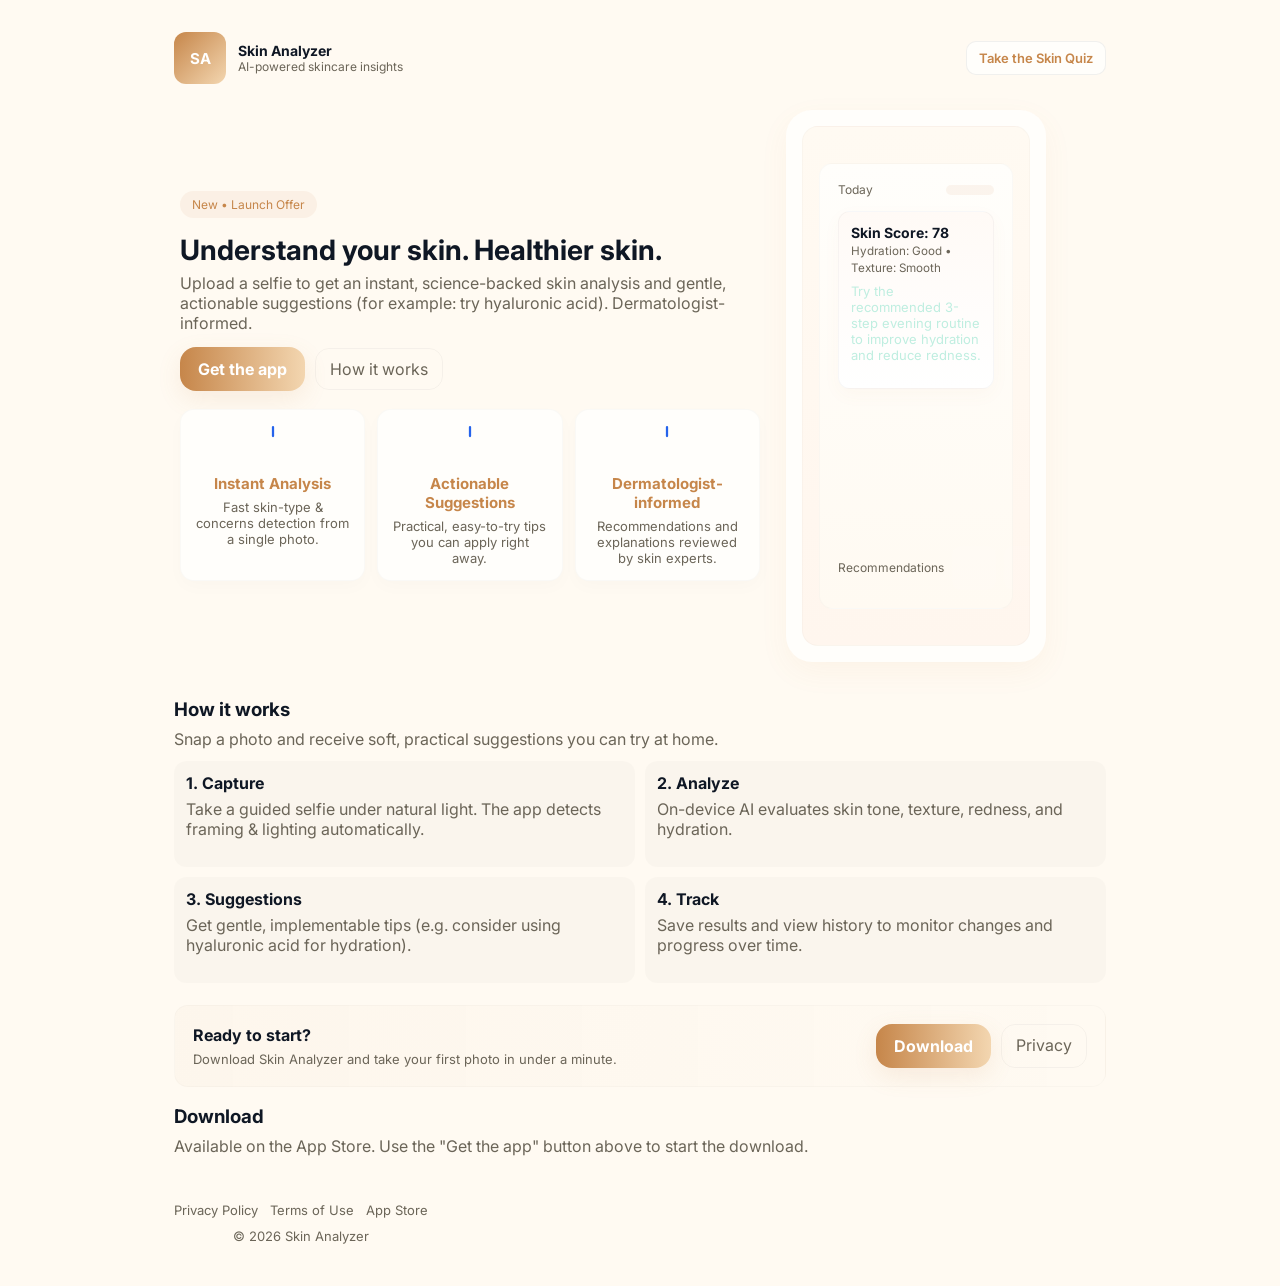
==== index.html @ 6fb0ae9b "footer" ====
<!doctype html>
<html lang="en">
<head>
  <meta charset="utf-8" />
  <meta name="viewport" content="width=device-width, initial-scale=1" />
  <title>Skin Analyzer — Mobile App</title>
  <link rel="preconnect" href="https://fonts.googleapis.com">
  <link rel="preconnect" href="https://fonts.gstatic.com" crossorigin>
  <link href="https://fonts.googleapis.com/css2?family=Inter:wght@300;400;600;700&display=swap" rel="stylesheet">
  <link rel="stylesheet" href="styles.css">
</head>
<body>
  <div class="wrap">
    <header>
      <div class="brand">
        <div class="logo">SA</div>
        <div>
          <h1 class="app-name">Skin Analyzer</h1>
          <div class="tag">AI-powered skincare insights</div>
        </div>
      </div>
      <nav class="download-buttons">
        <a class="btn" href="skin-quiz.html">Take the Skin Quiz</a>
      </nav>
    </header>

    <main>
      <section class="hero">
        <div class="hero-left">
          <span class="kicker">New • Launch Offer</span>
          <h2>Understand your skin. Healthier skin.</h2>
          <p class="lead">Upload a selfie to get an instant, science-backed skin analysis and gentle, actionable suggestions (for example: try hyaluronic acid). Dermatologist-informed.</p>

          <div class="cta-row">
            <a class="primary" href="https://apps.apple.com/app/idYOUR_APP_ID">Get the app</a>
            <a class="secondary" href="#features">How it works</a>
          </div>

          <div class="features" style="margin-top:18px">
            <div class="feature">
              <svg width="36" height="36" viewBox="0 0 24 24" fill="none" aria-hidden><path d="M12 2v6" stroke="#2563eb" stroke-width="1.5" stroke-linecap="round" stroke-linejoin="round"/></svg>
              <h3>Instant Analysis</h3>
              <p>Fast skin-type & concerns detection from a single photo.</p>
            </div>
            <div class="feature">
              <svg width="36" height="36" viewBox="0 0 24 24" fill="none" aria-hidden><path d="M12 2v6" stroke="#2563eb" stroke-width="1.5" stroke-linecap="round" stroke-linejoin="round"/></svg>
              <h3>Actionable Suggestions</h3>
              <p>Practical, easy-to-try tips you can apply right away.</p>
            </div>
            <div class="feature">
              <svg width="36" height="36" viewBox="0 0 24 24" fill="none" aria-hidden><path d="M12 2v6" stroke="#2563eb" stroke-width="1.5" stroke-linecap="round" stroke-linejoin="round"/></svg>
              <h3>Dermatologist-informed</h3>
              <p>Recommendations and explanations reviewed by skin experts.</p>
            </div>
          </div>
        </div>

        <div class="device" aria-hidden>
          <div class="screen" role="img" aria-label="App mockup">
            <div class="screenshot">
              <div class="mock-head">
                <div style="color:var(--muted);font-size:12px">Today</div>
                <div class="pill"></div>
              </div>

              <div class="s-card" style="margin-top:14px">
                <strong style="display:block">Skin Score: 78</strong>
                <small style="color:var(--muted);">Hydration: Good • Texture: Smooth</small>
                <p style="margin-top:8px;color:#bfeee0;font-size:13px">Try the recommended 3-step evening routine to improve hydration and reduce redness.</p>
              </div>

              <div style="flex:1"></div>

              <div style="display:flex;gap:8px;align-items:center;justify-content:space-between">
                <div style="font-size:12px;color:var(--muted)">Recommendations</div>
                <div style="display:flex;gap:8px">
                  <div style="width:44px;height:44px;border-radius:8px;background:rgba(255,255,255,0.04)"></div>
                  <div style="width:44px;height:44px;border-radius:8px;background:rgba(255,255,255,0.04)"></div>
                </div>
              </div>
            </div>
          </div>
        </div>
      </section>

      <section id="features" style="margin-top:18px">
        <h3 style="margin:6px 0 8px">How it works</h3>
        <p class="lead" style="margin-bottom:12px">Snap a photo and receive soft, practical suggestions you can try at home.</p>

        <div style="display:grid;grid-template-columns:1fr 1fr;gap:10px">
          <div style="background:rgba(15,23,36,0.02);padding:12px;border-radius:12px">
            <strong>1. Capture</strong>
            <p style="color:var(--muted);margin-top:6px">Take a guided selfie under natural light. The app detects framing & lighting automatically.</p>
          </div>
          <div style="background:rgba(15,23,36,0.02);padding:12px;border-radius:12px">
            <strong>2. Analyze</strong>
            <p style="color:var(--muted);margin-top:6px">On-device AI evaluates skin tone, texture, redness, and hydration.</p>
          </div>
          <div style="background:rgba(15,23,36,0.02);padding:12px;border-radius:12px">
            <strong>3. Suggestions</strong>
            <p style="color:var(--muted);margin-top:6px">Get gentle, implementable tips (e.g. consider using hyaluronic acid for hydration).</p>
          </div>
          <div style="background:rgba(15,23,36,0.02);padding:12px;border-radius:12px">
            <strong>4. Track</strong>
            <p style="color:var(--muted);margin-top:6px">Save results and view history to monitor changes and progress over time.</p>
          </div>
        </div>

        <div class="cta-strip">
          <div>
            <strong>Ready to start?</strong>
            <div style="color:var(--muted);font-size:13px;margin-top:6px">Download Skin Analyzer and take your first photo in under a minute.</div>
          </div>
          <div class="download">
            <a class="primary" href="#download">Download</a>
            <a class="secondary" href="#privacy">Privacy</a>
          </div>
        </div>
      </section>

      <section id="download" style="margin-top:18px">
        <h3 style="margin:6px 0 8px">Download</h3>
        <p class="lead" style="margin-bottom:12px">Available on the App Store. Use the "Get the app" button above to start the download.</p>
      </section>

    </main>

    <footer>
      <div style="display:flex;flex-direction:column;gap:10px;align-items:center">
        <div style="display:flex;gap:12px;align-items:center">
          <a href="privacy-policy.html" style="color:var(--muted);text-decoration:none">Privacy Policy</a>
          <a href="terms-of-use.html" style="color:var(--muted);text-decoration:none">Terms of Use</a>
          <a href="https://apps.apple.com/app/idYOUR_APP_ID" style="color:var(--muted);text-decoration:none">App Store</a>
        </div>
        <div style="color:var(--muted)">© <span id="year"></span> Skin Analyzer</div>
      </div>
    </footer>
  </div>

  <script>
    // Small helpers
    document.getElementById('year').textContent = new Date().getFullYear();

    // Simple focus state for accessibility
    document.querySelectorAll('a,button').forEach(el=>el.addEventListener('focus',()=>el.style.boxShadow='0 6px 18px rgba(0,0,0,0.35)'))

    // Idle JS: hit a fake animation to make the hero lively
    // (kept tiny and optional for performance on mobile)
    const device = document.querySelector('.device');
    if(device){
      let t=0;setInterval(()=>{t=(t+1)%360;device.style.transform=`rotate(${Math.sin(t/20)}deg)`},4500)
    }
  </script>
</body>
</html>
---- styles.css ----
/* Light, classic, minimal theme for Skin Analyzer */
:root{
  --bg:#fffaf2; /* soft cream background */
  --card:#fffefb; /* card / surface */
  --muted:#6b6558; /* warm muted text */
  --accent:#c6864a; /* warm apricot accent */
  --accent-2:#f3d6b0; /* lighter accent for gradients */
  --glass:rgba(198,134,74,0.06);
  font-family:Inter,system-ui,-apple-system,Segoe UI,Roboto,'Helvetica Neue',Arial;
}
*{box-sizing:border-box}
html,body{height:100%}
body{margin:0;background:var(--bg);color:#0f1724;-webkit-font-smoothing:antialiased;-moz-osx-font-smoothing:grayscale}
.wrap{max-width:980px;margin:0 auto;padding:24px}

/* Header */
header{display:flex;align-items:center;justify-content:space-between;padding:8px 0}
.brand{display:flex;align-items:center;gap:12px}
.logo{width:52px;height:52px;border-radius:12px;display:flex;align-items:center;justify-content:center;background:linear-gradient(135deg,var(--accent),var(--accent-2));font-weight:700;color:#fff;font-size:15px}
h1.app-name{font-size:14px;margin:0}
.tag{font-size:12px;color:var(--muted)}
.download-buttons{display:flex;gap:8px}
.btn{background:var(--card);color:var(--accent);padding:8px 12px;border-radius:10px;font-weight:600;font-size:13px;text-decoration:none;display:inline-flex;gap:8px;align-items:center;border:1px solid rgba(15,23,36,0.06)}

/* Hero */
.hero{display:grid;grid-template-columns:1fr;gap:20px;align-items:center;padding:18px 0}
.hero-left{padding:6px}
.kicker{display:inline-block;background:rgba(198,134,74,0.08);color:var(--accent);padding:6px 12px;border-radius:999px;font-size:12px;margin-bottom:12px}
h2{font-size:28px;margin:6px 0 8px;line-height:1.06}
p.lead{color:var(--muted);margin:0 0 14px}
.cta-row{display:flex;gap:10px;align-items:center}
.primary{background:linear-gradient(90deg,var(--accent),var(--accent-2));color:#fff;padding:12px 18px;border-radius:16px;font-weight:700;text-decoration:none;box-shadow:0 8px 24px rgba(198,134,74,0.12);}
.secondary{background:transparent;border:1px solid rgba(15,23,36,0.04);padding:10px 14px;border-radius:14px;color:var(--muted);text-decoration:none}

/* Mockup */
.device{width:260px;margin:0 auto;border-radius:26px;padding:16px;background:var(--card);box-shadow:0 10px 30px rgba(198,134,74,0.06);} 
.screen{background:linear-gradient(180deg,#fffaf2,#fff6ee);height:520px;border-radius:16px;display:flex;align-items:center;justify-content:center;color:var(--muted);font-size:14px;border:1px solid rgba(15,23,36,0.02)}
.screenshot{width:86%;height:86%;border-radius:14px;background:linear-gradient(180deg,#fffefb,#fffaf2);display:flex;flex-direction:column;padding:18px;border:1px solid rgba(15,23,36,0.02)}
.mock-head{display:flex;justify-content:space-between;align-items:center}
.pill{width:48px;height:10px;border-radius:999px;background:rgba(198,134,74,0.08)}
.s-card{background:linear-gradient(180deg,#fffaf6,#ffffff);border-radius:12px;padding:12px;margin-top:14px;color:#0f1724;border:1px solid rgba(15,23,36,0.03);box-shadow:0 6px 18px rgba(198,134,74,0.04)}

/* Features */
.features{display:grid;grid-template-columns:repeat(3,1fr);gap:12px;margin-top:20px}
.feature{background:var(--card);padding:14px;border-radius:14px;text-align:center;border:1px solid rgba(15,23,36,0.02);box-shadow:0 6px 18px rgba(15,23,36,0.02)}
.feature h3{font-size:15px;margin:10px 0 6px;color:var(--accent)}
.feature p{font-size:13px;color:var(--muted);margin:0}

/* CTA strip */
.cta-strip{display:flex;align-items:center;justify-content:space-between;padding:18px;margin-top:22px;background:linear-gradient(90deg,rgba(198,134,74,0.03),transparent);border-radius:14px;border:1px solid rgba(15,23,36,0.02)}
.download{display:flex;gap:10px}

footer{margin-top:28px;padding:18px 0;color:var(--muted);font-size:13px;display:flex;justify-content:space-between;align-items:center}

/* Responsive */
@media(min-width:780px){
  .hero{grid-template-columns:1fr 320px}
  .device{margin:0}
  .features{grid-template-columns:repeat(3,1fr)}
}

@media(max-width:420px){
  h2{font-size:22px}
  .screen{height:420px}
  .device{width:220px}
}
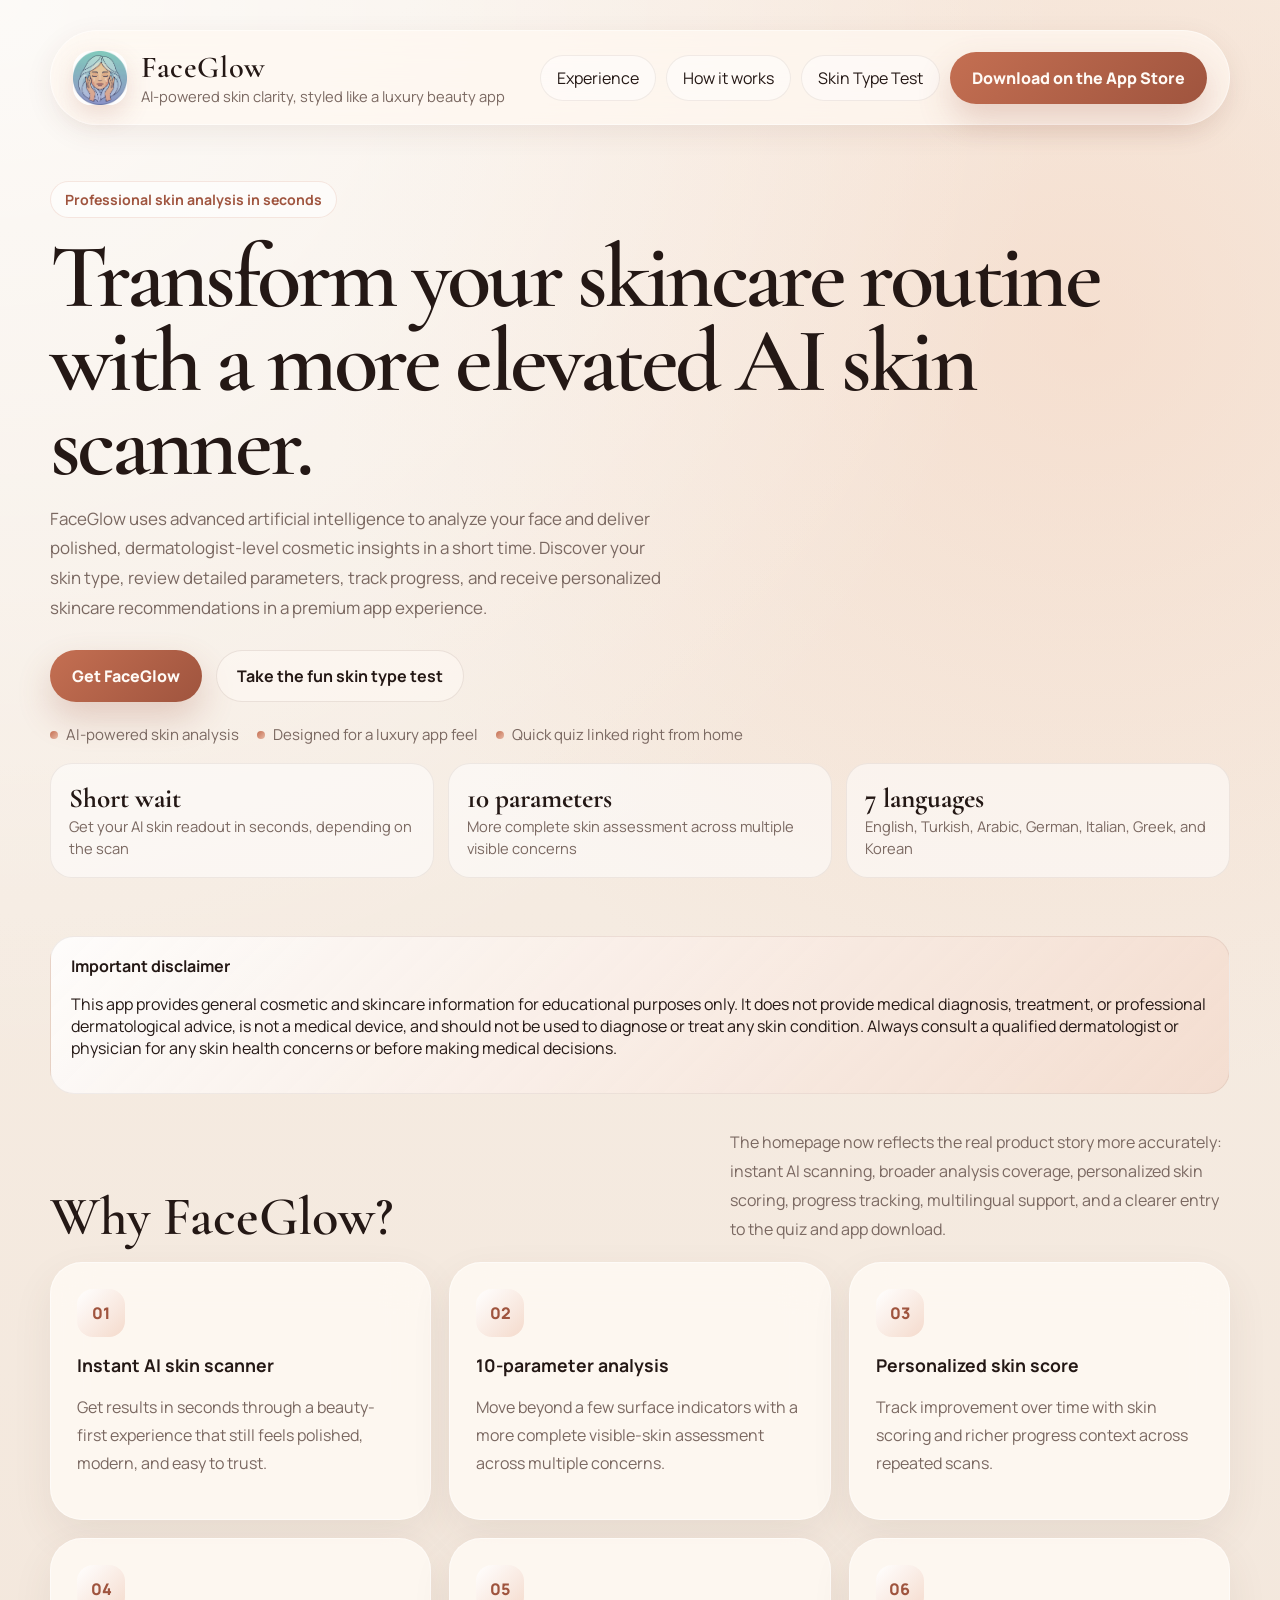
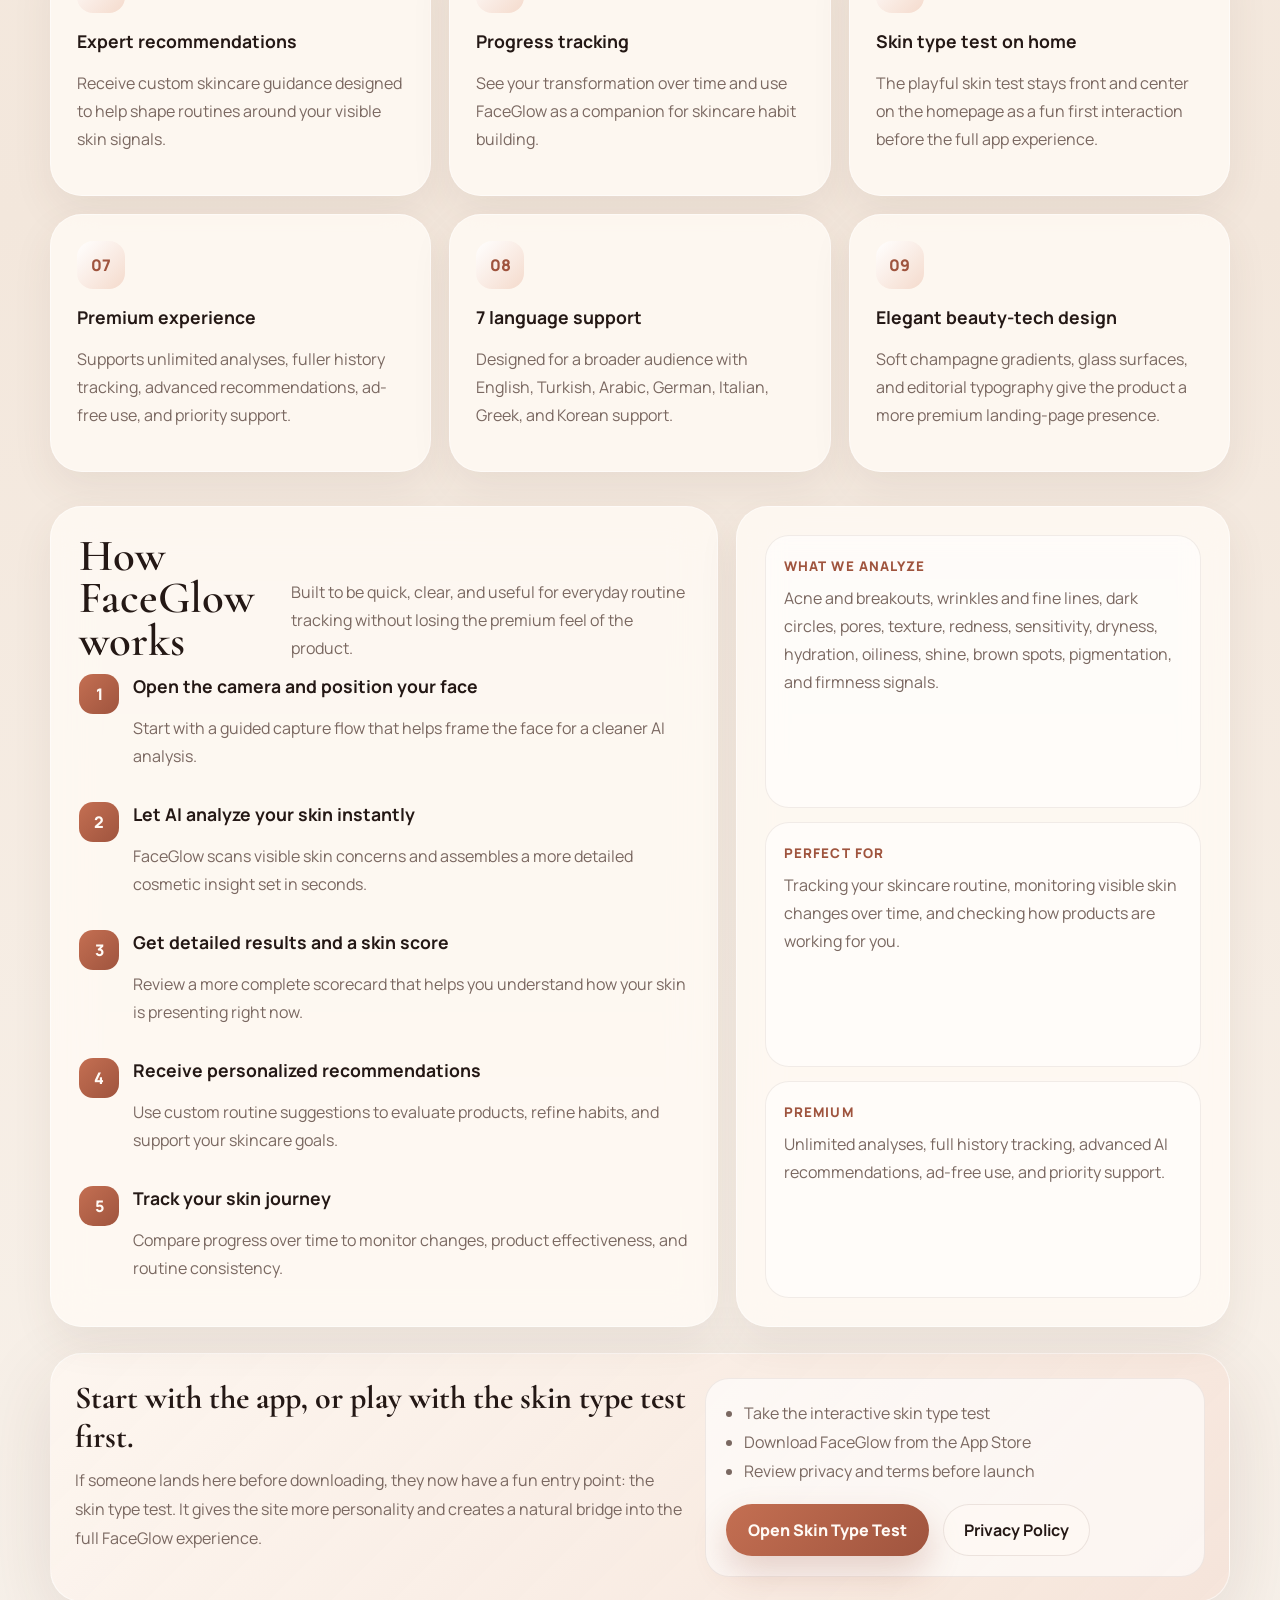
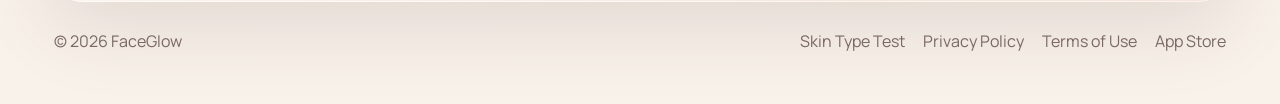
==== commit 6013182d: "privacy policy ve terms of use güncellendi ayrıca web tasarımı güncellendi" ====
--- a/index.html
+++ b/index.html
@@ -3,153 +3,233 @@
 <head>
   <meta charset="utf-8" />
   <meta name="viewport" content="width=device-width, initial-scale=1" />
-  <title>Skin Analyzer — Mobile App</title>
+  <title>FaceGlow — AI Skin Analysis App</title>
+  <meta name="description" content="FaceGlow is a modern skin analysis app that turns a selfie into elegant, personalized skincare insights in seconds." />
   <link rel="preconnect" href="https://fonts.googleapis.com">
   <link rel="preconnect" href="https://fonts.gstatic.com" crossorigin>
-  <link href="https://fonts.googleapis.com/css2?family=Inter:wght@300;400;600;700&display=swap" rel="stylesheet">
+  <link href="https://fonts.googleapis.com/css2?family=Manrope:wght@400;500;600;700;800&amp;family=Cormorant+Garamond:wght@500;600;700&amp;display=swap" rel="stylesheet">
   <link rel="stylesheet" href="styles.css">
 </head>
 <body>
-  <div class="wrap">
-    <header>
-      <div class="brand">
-        <div class="logo">SA</div>
+  <div class="page-shell">
+    <header class="site-header">
+      <a class="brand" href="index.html">
+        <img class="logo" src="logo.jpg" alt="FaceGlow logo" />
         <div>
-          <h1 class="app-name">Skin Analyzer</h1>
-          <div class="tag">AI-powered skincare insights</div>
-        </div>
-      </div>
-      <nav class="download-buttons">
-        <a class="btn" href="skin-quiz.html">Take the Skin Quiz</a>
+          <h1 class="app-name">FaceGlow</h1>
+          <div class="tag">AI-powered skin clarity, styled like a luxury beauty app</div>
+        </div>
+      </a>
+
+      <nav class="nav">
+        <a class="pill-link" href="#experience">Experience</a>
+        <a class="pill-link" href="#how-it-works">How it works</a>
+        <a class="pill-link" href="skin-quiz.html">Skin Type Test</a>
+        <a class="primary" href="https://apps.apple.com/us/app/faceglow-ai-skin-scanner/id6754194766">Download on the App Store</a>
       </nav>
     </header>
 
     <main>
       <section class="hero">
-        <div class="hero-left">
-          <span class="kicker">New • Launch Offer</span>
-          <h2>Understand your skin. Healthier skin.</h2>
-          <p class="lead">Upload a selfie to get an instant, science-backed skin analysis and gentle, actionable suggestions (for example: try hyaluronic acid). Dermatologist-informed.</p>
-
-          <div class="cta-row">
-            <a class="primary" href="https://apps.apple.com/app/idYOUR_APP_ID">Get the app</a>
-            <a class="secondary" href="#features">How it works</a>
-          </div>
-
-          <div class="features" style="margin-top:18px">
-            <div class="feature">
-              <svg width="36" height="36" viewBox="0 0 24 24" fill="none" aria-hidden><path d="M12 2v6" stroke="#2563eb" stroke-width="1.5" stroke-linecap="round" stroke-linejoin="round"/></svg>
-              <h3>Instant Analysis</h3>
-              <p>Fast skin-type & concerns detection from a single photo.</p>
-            </div>
-            <div class="feature">
-              <svg width="36" height="36" viewBox="0 0 24 24" fill="none" aria-hidden><path d="M12 2v6" stroke="#2563eb" stroke-width="1.5" stroke-linecap="round" stroke-linejoin="round"/></svg>
-              <h3>Actionable Suggestions</h3>
-              <p>Practical, easy-to-try tips you can apply right away.</p>
-            </div>
-            <div class="feature">
-              <svg width="36" height="36" viewBox="0 0 24 24" fill="none" aria-hidden><path d="M12 2v6" stroke="#2563eb" stroke-width="1.5" stroke-linecap="round" stroke-linejoin="round"/></svg>
-              <h3>Dermatologist-informed</h3>
-              <p>Recommendations and explanations reviewed by skin experts.</p>
-            </div>
-          </div>
-        </div>
-
-        <div class="device" aria-hidden>
-          <div class="screen" role="img" aria-label="App mockup">
-            <div class="screenshot">
-              <div class="mock-head">
-                <div style="color:var(--muted);font-size:12px">Today</div>
-                <div class="pill"></div>
-              </div>
-
-              <div class="s-card" style="margin-top:14px">
-                <strong style="display:block">Skin Score: 78</strong>
-                <small style="color:var(--muted);">Hydration: Good • Texture: Smooth</small>
-                <p style="margin-top:8px;color:#bfeee0;font-size:13px">Try the recommended 3-step evening routine to improve hydration and reduce redness.</p>
-              </div>
-
-              <div style="flex:1"></div>
-
-              <div style="display:flex;gap:8px;align-items:center;justify-content:space-between">
-                <div style="font-size:12px;color:var(--muted)">Recommendations</div>
-                <div style="display:flex;gap:8px">
-                  <div style="width:44px;height:44px;border-radius:8px;background:rgba(255,255,255,0.04)"></div>
-                  <div style="width:44px;height:44px;border-radius:8px;background:rgba(255,255,255,0.04)"></div>
-                </div>
-              </div>
-            </div>
-          </div>
-        </div>
-      </section>
-
-      <section id="features" style="margin-top:18px">
-        <h3 style="margin:6px 0 8px">How it works</h3>
-        <p class="lead" style="margin-bottom:12px">Snap a photo and receive soft, practical suggestions you can try at home.</p>
-
-        <div style="display:grid;grid-template-columns:1fr 1fr;gap:10px">
-          <div style="background:rgba(15,23,36,0.02);padding:12px;border-radius:12px">
-            <strong>1. Capture</strong>
-            <p style="color:var(--muted);margin-top:6px">Take a guided selfie under natural light. The app detects framing & lighting automatically.</p>
-          </div>
-          <div style="background:rgba(15,23,36,0.02);padding:12px;border-radius:12px">
-            <strong>2. Analyze</strong>
-            <p style="color:var(--muted);margin-top:6px">On-device AI evaluates skin tone, texture, redness, and hydration.</p>
-          </div>
-          <div style="background:rgba(15,23,36,0.02);padding:12px;border-radius:12px">
-            <strong>3. Suggestions</strong>
-            <p style="color:var(--muted);margin-top:6px">Get gentle, implementable tips (e.g. consider using hyaluronic acid for hydration).</p>
-          </div>
-          <div style="background:rgba(15,23,36,0.02);padding:12px;border-radius:12px">
-            <strong>4. Track</strong>
-            <p style="color:var(--muted);margin-top:6px">Save results and view history to monitor changes and progress over time.</p>
-          </div>
-        </div>
-
-        <div class="cta-strip">
-          <div>
-            <strong>Ready to start?</strong>
-            <div style="color:var(--muted);font-size:13px;margin-top:6px">Download Skin Analyzer and take your first photo in under a minute.</div>
-          </div>
-          <div class="download">
-            <a class="primary" href="#download">Download</a>
-            <a class="secondary" href="#privacy">Privacy</a>
-          </div>
-        </div>
-      </section>
-
-      <section id="download" style="margin-top:18px">
-        <h3 style="margin:6px 0 8px">Download</h3>
-        <p class="lead" style="margin-bottom:12px">Available on the App Store. Use the "Get the app" button above to start the download.</p>
-      </section>
-
+        <div class="hero-copy">
+          <span class="eyebrow">Professional skin analysis in seconds</span>
+          <h2>Transform your skincare routine with a more elevated AI skin scanner.</h2>
+          <p class="lead">FaceGlow uses advanced artificial intelligence to analyze your face and deliver polished, dermatologist-level cosmetic insights in a short time. Discover your skin type, review detailed parameters, track progress, and receive personalized skincare recommendations in a premium app experience.</p>
+
+          <div class="hero-actions">
+            <a class="primary" href="https://apps.apple.com/us/app/faceglow-ai-skin-scanner/id6754194766">Get FaceGlow</a>
+            <a class="secondary" href="skin-quiz.html">Take the fun skin type test</a>
+          </div>
+
+          <div class="micro-proof">
+            <span>AI-powered skin analysis</span>
+            <span>Designed for a luxury app feel</span>
+            <span>Quick quiz linked right from home</span>
+          </div>
+
+          <div class="stats-row">
+            <div class="stat">
+              <strong>Short wait</strong>
+              <span>Get your AI skin readout in seconds, depending on the scan</span>
+            </div>
+            <div class="stat">
+              <strong>10 parameters</strong>
+              <span>More complete skin assessment across multiple visible concerns</span>
+            </div>
+            <div class="stat">
+              <strong>7 languages</strong>
+              <span>English, Turkish, Arabic, German, Italian, Greek, and Korean</span>
+            </div>
+          </div>
+        </div>
+      </section>
+
+      <section class="section">
+        <div class="legal-callout">
+          <strong>Important disclaimer</strong>
+          <p>This app provides general cosmetic and skincare information for educational purposes only. It does not provide medical diagnosis, treatment, or professional dermatological advice, is not a medical device, and should not be used to diagnose or treat any skin condition. Always consult a qualified dermatologist or physician for any skin health concerns or before making medical decisions.</p>
+        </div>
+      </section>
+
+      <section class="section" id="experience">
+        <div class="section-heading">
+          <h3>Why FaceGlow?</h3>
+          <p>The homepage now reflects the real product story more accurately: instant AI scanning, broader analysis coverage, personalized skin scoring, progress tracking, multilingual support, and a clearer entry to the quiz and app download.</p>
+        </div>
+
+        <div class="feature-grid">
+          <article class="feature-card">
+            <div class="icon-badge">01</div>
+            <h4>Instant AI skin scanner</h4>
+            <p>Get results in seconds through a beauty-first experience that still feels polished, modern, and easy to trust.</p>
+          </article>
+
+          <article class="feature-card">
+            <div class="icon-badge">02</div>
+            <h4>10-parameter analysis</h4>
+            <p>Move beyond a few surface indicators with a more complete visible-skin assessment across multiple concerns.</p>
+          </article>
+
+          <article class="feature-card">
+            <div class="icon-badge">03</div>
+            <h4>Personalized skin score</h4>
+            <p>Track improvement over time with skin scoring and richer progress context across repeated scans.</p>
+          </article>
+
+          <article class="feature-card">
+            <div class="icon-badge">04</div>
+            <h4>Expert recommendations</h4>
+            <p>Receive custom skincare guidance designed to help shape routines around your visible skin signals.</p>
+          </article>
+
+          <article class="feature-card">
+            <div class="icon-badge">05</div>
+            <h4>Progress tracking</h4>
+            <p>See your transformation over time and use FaceGlow as a companion for skincare habit building.</p>
+          </article>
+
+          <article class="feature-card">
+            <div class="icon-badge">06</div>
+            <h4>Skin type test on home</h4>
+            <p>The playful skin test stays front and center on the homepage as a fun first interaction before the full app experience.</p>
+          </article>
+
+          <article class="feature-card">
+            <div class="icon-badge">07</div>
+            <h4>Premium experience</h4>
+            <p>Supports unlimited analyses, fuller history tracking, advanced recommendations, ad-free use, and priority support.</p>
+          </article>
+
+          <article class="feature-card">
+            <div class="icon-badge">08</div>
+            <h4>7 language support</h4>
+            <p>Designed for a broader audience with English, Turkish, Arabic, German, Italian, Greek, and Korean support.</p>
+          </article>
+
+          <article class="feature-card">
+            <div class="icon-badge">09</div>
+            <h4>Elegant beauty-tech design</h4>
+            <p>Soft champagne gradients, glass surfaces, and editorial typography give the product a more premium landing-page presence.</p>
+          </article>
+        </div>
+      </section>
+
+      <section class="section" id="how-it-works">
+        <div class="flow-grid">
+          <article class="flow-card">
+            <div class="section-heading" style="margin-bottom:0;">
+              <h3 style="font-size:2.8rem;">How FaceGlow works</h3>
+              <p>Built to be quick, clear, and useful for everyday routine tracking without losing the premium feel of the product.</p>
+            </div>
+
+            <div class="step-list">
+              <div class="step">
+                <div class="step-number">1</div>
+                <div>
+                  <h4>Open the camera and position your face</h4>
+                  <p>Start with a guided capture flow that helps frame the face for a cleaner AI analysis.</p>
+                </div>
+              </div>
+              <div class="step">
+                <div class="step-number">2</div>
+                <div>
+                  <h4>Let AI analyze your skin instantly</h4>
+                  <p>FaceGlow scans visible skin concerns and assembles a more detailed cosmetic insight set in seconds.</p>
+                </div>
+              </div>
+              <div class="step">
+                <div class="step-number">3</div>
+                <div>
+                  <h4>Get detailed results and a skin score</h4>
+                  <p>Review a more complete scorecard that helps you understand how your skin is presenting right now.</p>
+                </div>
+              </div>
+              <div class="step">
+                <div class="step-number">4</div>
+                <div>
+                  <h4>Receive personalized recommendations</h4>
+                  <p>Use custom routine suggestions to evaluate products, refine habits, and support your skincare goals.</p>
+                </div>
+              </div>
+              <div class="step">
+                <div class="step-number">5</div>
+                <div>
+                  <h4>Track your skin journey</h4>
+                  <p>Compare progress over time to monitor changes, product effectiveness, and routine consistency.</p>
+                </div>
+              </div>
+            </div>
+          </article>
+
+          <aside class="flow-card routine-panel">
+            <div class="routine-item">
+              <small>What we analyze</small>
+              <p>Acne and breakouts, wrinkles and fine lines, dark circles, pores, texture, redness, sensitivity, dryness, hydration, oiliness, shine, brown spots, pigmentation, and firmness signals.</p>
+            </div>
+            <div class="routine-item">
+              <small>Perfect for</small>
+              <p>Tracking your skincare routine, monitoring visible skin changes over time, and checking how products are working for you.</p>
+            </div>
+            <div class="routine-item">
+              <small>Premium</small>
+              <p>Unlimited analyses, full history tracking, advanced AI recommendations, ad-free use, and priority support.</p>
+            </div>
+          </aside>
+        </div>
+      </section>
+
+      <section class="cta-banner">
+        <div>
+          <h4>Start with the app, or play with the skin type test first.</h4>
+          <p>If someone lands here before downloading, they now have a fun entry point: the skin type test. It gives the site more personality and creates a natural bridge into the full FaceGlow experience.</p>
+        </div>
+        <div class="cta-panel">
+          <ul>
+            <li>Take the interactive skin type test</li>
+            <li>Download FaceGlow from the App Store</li>
+            <li>Review privacy and terms before launch</li>
+          </ul>
+          <div class="hero-actions" style="margin-top:18px;">
+            <a class="primary" href="skin-quiz.html">Open Skin Type Test</a>
+            <a class="secondary" href="privacy-policy.html">Privacy Policy</a>
+          </div>
+        </div>
+      </section>
     </main>
 
-    <footer>
-      <div style="display:flex;flex-direction:column;gap:10px;align-items:center">
-        <div style="display:flex;gap:12px;align-items:center">
-          <a href="privacy-policy.html" style="color:var(--muted);text-decoration:none">Privacy Policy</a>
-          <a href="terms-of-use.html" style="color:var(--muted);text-decoration:none">Terms of Use</a>
-          <a href="https://apps.apple.com/app/idYOUR_APP_ID" style="color:var(--muted);text-decoration:none">App Store</a>
-        </div>
-        <div style="color:var(--muted)">© <span id="year"></span> Skin Analyzer</div>
+    <footer class="site-footer">
+      <div>© <span id="year"></span> FaceGlow</div>
+      <div class="footer-links">
+        <a href="skin-quiz.html">Skin Type Test</a>
+        <a href="privacy-policy.html">Privacy Policy</a>
+        <a href="terms-of-use.html">Terms of Use</a>
+        <a href="https://apps.apple.com/us/app/faceglow-ai-skin-scanner/id6754194766">App Store</a>
       </div>
     </footer>
   </div>
 
   <script>
-    // Small helpers
     document.getElementById('year').textContent = new Date().getFullYear();
-
-    // Simple focus state for accessibility
-    document.querySelectorAll('a,button').forEach(el=>el.addEventListener('focus',()=>el.style.boxShadow='0 6px 18px rgba(0,0,0,0.35)'))
-
-    // Idle JS: hit a fake animation to make the hero lively
-    // (kept tiny and optional for performance on mobile)
-    const device = document.querySelector('.device');
-    if(device){
-      let t=0;setInterval(()=>{t=(t+1)%360;device.style.transform=`rotate(${Math.sin(t/20)}deg)`},4500)
-    }
   </script>
 </body>
-</html>+</html>
--- a/styles.css
+++ b/styles.css
@@ -1,66 +1,741 @@
-/* Light, classic, minimal theme for Skin Analyzer */
 :root{
-  --bg:#fffaf2; /* soft cream background */
-  --card:#fffefb; /* card / surface */
-  --muted:#6b6558; /* warm muted text */
-  --accent:#c6864a; /* warm apricot accent */
-  --accent-2:#f3d6b0; /* lighter accent for gradients */
-  --glass:rgba(198,134,74,0.06);
-  font-family:Inter,system-ui,-apple-system,Segoe UI,Roboto,'Helvetica Neue',Arial;
-}
+  --bg:#f5ede4;
+  --bg-soft:#fbf6f0;
+  --surface:rgba(255,250,245,0.82);
+  --surface-strong:#fffaf5;
+  --text:#241815;
+  --muted:#7a6861;
+  --line:rgba(79,45,34,0.12);
+  --accent:#c46f52;
+  --accent-deep:#9f543e;
+  --accent-soft:#f3d7c8;
+  --champagne:#f7e8d9;
+  --leaf:#5f7b66;
+  --shadow:0 24px 80px rgba(74,44,34,0.12);
+  --radius-xl:32px;
+  --radius-lg:24px;
+  --radius-md:18px;
+  --radius-sm:14px;
+  --wrap:min(1180px,calc(100vw - 32px));
+}
+
 *{box-sizing:border-box}
-html,body{height:100%}
-body{margin:0;background:var(--bg);color:#0f1724;-webkit-font-smoothing:antialiased;-moz-osx-font-smoothing:grayscale}
-.wrap{max-width:980px;margin:0 auto;padding:24px}
-
-/* Header */
-header{display:flex;align-items:center;justify-content:space-between;padding:8px 0}
-.brand{display:flex;align-items:center;gap:12px}
-.logo{width:52px;height:52px;border-radius:12px;display:flex;align-items:center;justify-content:center;background:linear-gradient(135deg,var(--accent),var(--accent-2));font-weight:700;color:#fff;font-size:15px}
-h1.app-name{font-size:14px;margin:0}
-.tag{font-size:12px;color:var(--muted)}
-.download-buttons{display:flex;gap:8px}
-.btn{background:var(--card);color:var(--accent);padding:8px 12px;border-radius:10px;font-weight:600;font-size:13px;text-decoration:none;display:inline-flex;gap:8px;align-items:center;border:1px solid rgba(15,23,36,0.06)}
-
-/* Hero */
-.hero{display:grid;grid-template-columns:1fr;gap:20px;align-items:center;padding:18px 0}
-.hero-left{padding:6px}
-.kicker{display:inline-block;background:rgba(198,134,74,0.08);color:var(--accent);padding:6px 12px;border-radius:999px;font-size:12px;margin-bottom:12px}
-h2{font-size:28px;margin:6px 0 8px;line-height:1.06}
-p.lead{color:var(--muted);margin:0 0 14px}
-.cta-row{display:flex;gap:10px;align-items:center}
-.primary{background:linear-gradient(90deg,var(--accent),var(--accent-2));color:#fff;padding:12px 18px;border-radius:16px;font-weight:700;text-decoration:none;box-shadow:0 8px 24px rgba(198,134,74,0.12);}
-.secondary{background:transparent;border:1px solid rgba(15,23,36,0.04);padding:10px 14px;border-radius:14px;color:var(--muted);text-decoration:none}
-
-/* Mockup */
-.device{width:260px;margin:0 auto;border-radius:26px;padding:16px;background:var(--card);box-shadow:0 10px 30px rgba(198,134,74,0.06);} 
-.screen{background:linear-gradient(180deg,#fffaf2,#fff6ee);height:520px;border-radius:16px;display:flex;align-items:center;justify-content:center;color:var(--muted);font-size:14px;border:1px solid rgba(15,23,36,0.02)}
-.screenshot{width:86%;height:86%;border-radius:14px;background:linear-gradient(180deg,#fffefb,#fffaf2);display:flex;flex-direction:column;padding:18px;border:1px solid rgba(15,23,36,0.02)}
-.mock-head{display:flex;justify-content:space-between;align-items:center}
-.pill{width:48px;height:10px;border-radius:999px;background:rgba(198,134,74,0.08)}
-.s-card{background:linear-gradient(180deg,#fffaf6,#ffffff);border-radius:12px;padding:12px;margin-top:14px;color:#0f1724;border:1px solid rgba(15,23,36,0.03);box-shadow:0 6px 18px rgba(198,134,74,0.04)}
-
-/* Features */
-.features{display:grid;grid-template-columns:repeat(3,1fr);gap:12px;margin-top:20px}
-.feature{background:var(--card);padding:14px;border-radius:14px;text-align:center;border:1px solid rgba(15,23,36,0.02);box-shadow:0 6px 18px rgba(15,23,36,0.02)}
-.feature h3{font-size:15px;margin:10px 0 6px;color:var(--accent)}
-.feature p{font-size:13px;color:var(--muted);margin:0}
-
-/* CTA strip */
-.cta-strip{display:flex;align-items:center;justify-content:space-between;padding:18px;margin-top:22px;background:linear-gradient(90deg,rgba(198,134,74,0.03),transparent);border-radius:14px;border:1px solid rgba(15,23,36,0.02)}
-.download{display:flex;gap:10px}
-
-footer{margin-top:28px;padding:18px 0;color:var(--muted);font-size:13px;display:flex;justify-content:space-between;align-items:center}
-
-/* Responsive */
-@media(min-width:780px){
-  .hero{grid-template-columns:1fr 320px}
-  .device{margin:0}
-  .features{grid-template-columns:repeat(3,1fr)}
-}
-
-@media(max-width:420px){
-  h2{font-size:22px}
-  .screen{height:420px}
-  .device{width:220px}
-}
+html{scroll-behavior:smooth}
+body{
+  margin:0;
+  min-height:100%;
+  color:var(--text);
+  background:
+    radial-gradient(circle at top left, rgba(255,255,255,0.7), transparent 30%),
+    radial-gradient(circle at 85% 10%, rgba(244,205,182,0.45), transparent 24%),
+    linear-gradient(180deg,#f7efe6 0%,#f3e7dc 55%,#f8f2eb 100%);
+  font-family:"Manrope",system-ui,-apple-system,BlinkMacSystemFont,"Segoe UI",sans-serif;
+  -webkit-font-smoothing:antialiased;
+  -moz-osx-font-smoothing:grayscale;
+}
+
+body::before{
+  content:"";
+  position:fixed;
+  inset:0;
+  pointer-events:none;
+  background-image:
+    linear-gradient(rgba(255,255,255,0.06) 1px, transparent 1px),
+    linear-gradient(90deg, rgba(255,255,255,0.06) 1px, transparent 1px);
+  background-size:72px 72px;
+  mask-image:linear-gradient(180deg, rgba(0,0,0,0.32), transparent 85%);
+}
+
+a{color:inherit}
+img{max-width:100%;display:block}
+button,input{font:inherit}
+
+.page-shell{
+  width:var(--wrap);
+  margin:0 auto;
+  padding:20px 0 40px;
+}
+
+.site-header{
+  display:flex;
+  align-items:center;
+  justify-content:space-between;
+  gap:18px;
+  padding:18px 22px;
+  margin-top:10px;
+  border:1px solid rgba(255,255,255,0.45);
+  border-radius:999px;
+  background:rgba(255,248,241,0.72);
+  backdrop-filter:blur(20px);
+  box-shadow:0 8px 28px rgba(87,54,42,0.08);
+}
+
+.brand{
+  display:flex;
+  align-items:center;
+  gap:14px;
+  text-decoration:none;
+}
+
+.logo{
+  width:54px;
+  height:54px;
+  border-radius:18px;
+  object-fit:cover;
+  flex:0 0 auto;
+  box-shadow:0 10px 24px rgba(159,84,62,0.18);
+}
+
+.app-name{
+  margin:0;
+  font-family:"Cormorant Garamond",Georgia,serif;
+  font-size:1.9rem;
+  font-weight:600;
+  letter-spacing:0.02em;
+}
+
+.tag{
+  color:var(--muted);
+  font-size:0.92rem;
+}
+
+.nav{
+  display:flex;
+  align-items:center;
+  gap:10px;
+  flex-wrap:wrap;
+  justify-content:flex-end;
+}
+
+.pill-link,
+.btn,
+.primary,
+.secondary,
+.ghost-button{
+  border:none;
+  text-decoration:none;
+  cursor:pointer;
+  transition:transform .22s ease, box-shadow .22s ease, border-color .22s ease, background .22s ease, color .22s ease;
+}
+
+.pill-link,
+.btn{
+  padding:11px 16px;
+  border-radius:999px;
+  color:var(--text);
+  background:rgba(255,255,255,0.48);
+  border:1px solid rgba(79,45,34,0.08);
+}
+
+.primary{
+  display:inline-flex;
+  align-items:center;
+  justify-content:center;
+  gap:10px;
+  padding:15px 22px;
+  border-radius:999px;
+  font-weight:800;
+  color:#fffaf5;
+  background:linear-gradient(135deg,var(--accent) 0%,var(--accent-deep) 100%);
+  box-shadow:0 16px 34px rgba(159,84,62,0.24);
+}
+
+.secondary,
+.ghost-button{
+  display:inline-flex;
+  align-items:center;
+  justify-content:center;
+  gap:10px;
+  padding:14px 20px;
+  border-radius:999px;
+  font-weight:700;
+  color:var(--text);
+  background:rgba(255,250,245,0.55);
+  border:1px solid rgba(79,45,34,0.1);
+}
+
+.primary:hover,.secondary:hover,.pill-link:hover,.btn:hover,.ghost-button:hover{
+  transform:translateY(-1px);
+}
+
+.hero{
+  display:block;
+  padding:56px 0 24px;
+}
+
+.eyebrow{
+  display:inline-flex;
+  align-items:center;
+  gap:8px;
+  padding:8px 14px;
+  border-radius:999px;
+  color:var(--accent-deep);
+  background:rgba(255,255,255,0.58);
+  border:1px solid rgba(196,111,82,0.16);
+  font-size:0.88rem;
+  font-weight:700;
+}
+
+.hero-copy h2{
+  margin:18px 0 16px;
+  font-family:"Cormorant Garamond",Georgia,serif;
+  font-size:clamp(3.5rem,8vw,5.7rem);
+  line-height:0.92;
+  font-weight:600;
+  letter-spacing:-0.04em;
+}
+
+.lead{
+  max-width:620px;
+  margin:0;
+  color:var(--muted);
+  font-size:1.06rem;
+  line-height:1.75;
+}
+
+.hero-actions{
+  display:flex;
+  gap:14px;
+  flex-wrap:wrap;
+  margin-top:28px;
+}
+
+.micro-proof{
+  display:flex;
+  gap:18px;
+  flex-wrap:wrap;
+  margin-top:22px;
+  color:var(--muted);
+  font-size:0.94rem;
+}
+
+.micro-proof span{
+  display:inline-flex;
+  align-items:center;
+  gap:8px;
+}
+
+.micro-proof span::before{
+  content:"";
+  width:8px;
+  height:8px;
+  border-radius:999px;
+  background:linear-gradient(135deg,var(--accent),#e8b9a5);
+}
+
+.stats-row{
+  display:grid;
+  grid-template-columns:repeat(3,1fr);
+  gap:14px;
+  margin-top:18px;
+}
+
+.stat{
+  padding:18px;
+  border-radius:22px;
+  background:rgba(255,255,255,0.52);
+  border:1px solid rgba(79,45,34,0.08);
+}
+
+.stat strong{
+  display:block;
+  font-size:1.7rem;
+  font-family:"Cormorant Garamond",Georgia,serif;
+}
+
+.stat span{
+  color:var(--muted);
+  font-size:0.92rem;
+}
+
+.section{
+  margin-top:34px;
+}
+
+.section-heading{
+  display:flex;
+  align-items:end;
+  justify-content:space-between;
+  gap:20px;
+  margin-bottom:18px;
+}
+
+.section-heading h3{
+  margin:0;
+  font-family:"Cormorant Garamond",Georgia,serif;
+  font-size:clamp(2.3rem,5vw,3.4rem);
+  line-height:0.95;
+  font-weight:600;
+}
+
+.section-heading p{
+  max-width:500px;
+  margin:0;
+  color:var(--muted);
+  line-height:1.8;
+}
+
+.feature-grid{
+  display:grid;
+  grid-template-columns:repeat(3,1fr);
+  gap:18px;
+}
+
+.feature-card,
+.flow-card,
+.quiz-shell,
+.legal-card,
+.history-card{
+  border-radius:var(--radius-xl);
+  background:var(--surface);
+  border:1px solid rgba(255,255,255,0.46);
+  backdrop-filter:blur(22px);
+  box-shadow:0 16px 40px rgba(94,63,51,0.08);
+}
+
+.feature-card{
+  padding:26px;
+}
+
+.feature-card .icon-badge{
+  width:48px;
+  height:48px;
+  border-radius:16px;
+  display:grid;
+  place-items:center;
+  margin-bottom:16px;
+  color:var(--accent-deep);
+  font-weight:800;
+  background:linear-gradient(135deg, rgba(255,255,255,0.92), rgba(243,215,200,0.92));
+}
+
+.feature-card h4,.flow-card h4,.legal-card h2{
+  margin:0;
+  font-size:1.1rem;
+}
+
+.feature-card p,.flow-card p,.legal-card p,.legal-card li{
+  color:var(--muted);
+  line-height:1.75;
+}
+
+.flow-grid{
+  display:grid;
+  grid-template-columns:1.15fr 0.85fr;
+  gap:18px;
+}
+
+.flow-card{
+  padding:28px;
+}
+
+.step-list{
+  display:grid;
+  gap:16px;
+  margin-top:12px;
+}
+
+.step{
+  display:grid;
+  grid-template-columns:auto 1fr;
+  gap:14px;
+  align-items:start;
+}
+
+.step-number{
+  width:40px;
+  height:40px;
+  border-radius:14px;
+  display:grid;
+  place-items:center;
+  font-weight:800;
+  color:#fffaf5;
+  background:linear-gradient(135deg,var(--accent),var(--accent-deep));
+}
+
+.routine-panel{
+  display:grid;
+  gap:14px;
+}
+
+.routine-item{
+  padding:18px;
+  border-radius:24px;
+  background:rgba(255,255,255,0.52);
+  border:1px solid rgba(79,45,34,0.08);
+}
+
+.routine-item small{
+  color:var(--accent-deep);
+  font-weight:800;
+  letter-spacing:0.08em;
+  text-transform:uppercase;
+}
+
+.routine-item p{
+  margin:8px 0 0;
+}
+
+.cta-banner{
+  display:grid;
+  grid-template-columns:1.1fr 0.9fr;
+  gap:18px;
+  padding:24px;
+  margin-top:26px;
+  border-radius:var(--radius-xl);
+  background:linear-gradient(135deg, rgba(255,248,242,0.75), rgba(244,222,210,0.66));
+  border:1px solid rgba(255,255,255,0.56);
+  box-shadow:var(--shadow);
+}
+
+.cta-banner h4{
+  margin:0;
+  font-family:"Cormorant Garamond",Georgia,serif;
+  font-size:2rem;
+}
+
+.cta-banner p{
+  margin:10px 0 0;
+  color:var(--muted);
+  line-height:1.8;
+}
+
+.cta-panel{
+  padding:20px;
+  border-radius:24px;
+  background:rgba(255,255,255,0.62);
+  border:1px solid rgba(79,45,34,0.08);
+}
+
+.cta-panel ul{
+  margin:0;
+  padding-left:18px;
+  color:var(--muted);
+  line-height:1.8;
+}
+
+.site-footer{
+  display:flex;
+  justify-content:space-between;
+  gap:16px;
+  align-items:center;
+  padding:28px 4px 12px;
+  color:var(--muted);
+}
+
+.footer-links{
+  display:flex;
+  gap:18px;
+  flex-wrap:wrap;
+}
+
+.footer-links a{
+  text-decoration:none;
+}
+
+.mini-hero{
+  display:grid;
+  grid-template-columns:1fr auto;
+  gap:18px;
+  align-items:center;
+  padding:40px 0 20px;
+}
+
+.mini-hero h2{
+  margin:12px 0 10px;
+  font-family:"Cormorant Garamond",Georgia,serif;
+  font-size:clamp(3rem,7vw,4.6rem);
+  line-height:0.95;
+  font-weight:600;
+}
+
+.mini-hero p{
+  max-width:680px;
+  color:var(--muted);
+  line-height:1.75;
+}
+
+.quiz-layout{
+  display:grid;
+  grid-template-columns:0.78fr 1.22fr;
+  gap:20px;
+}
+
+.quiz-shell{
+  padding:26px;
+}
+
+.quiz-badge{
+  display:inline-flex;
+  align-items:center;
+  gap:8px;
+  padding:8px 12px;
+  border-radius:999px;
+  background:rgba(255,255,255,0.54);
+  border:1px solid rgba(79,45,34,0.08);
+  color:var(--accent-deep);
+  font-size:0.86rem;
+  font-weight:800;
+}
+
+.quiz-shell h3{
+  margin:16px 0 8px;
+  font-family:"Cormorant Garamond",Georgia,serif;
+  font-size:2.4rem;
+  line-height:0.95;
+}
+
+.quiz-shell p{
+  color:var(--muted);
+  line-height:1.8;
+}
+
+.quiz-highlight{
+  margin-top:16px;
+  display:grid;
+  gap:12px;
+}
+
+.quiz-teaser{
+  padding:16px;
+  border-radius:22px;
+  background:rgba(255,255,255,0.58);
+  border:1px solid rgba(79,45,34,0.08);
+}
+
+.quiz-teaser strong{
+  display:block;
+}
+
+.progress-track{
+  margin-top:10px;
+  width:100%;
+  height:10px;
+  border-radius:999px;
+  overflow:hidden;
+  background:rgba(121,104,97,0.12);
+}
+
+.progress-track span{
+  display:block;
+  width:0;
+  height:100%;
+  border-radius:inherit;
+  background:linear-gradient(90deg,var(--accent),#e9b099);
+  transition:width .25s ease;
+}
+
+.question-card{
+  padding:20px;
+  border-radius:26px;
+  background:rgba(255,255,255,0.62);
+  border:1px solid rgba(79,45,34,0.08);
+}
+
+.question-card + .question-card{
+  margin-top:14px;
+}
+
+.question-card fieldset{
+  margin:0;
+  padding:0;
+  border:none;
+}
+
+.question-card legend{
+  width:100%;
+  margin-bottom:14px;
+  font-size:1.04rem;
+  font-weight:800;
+}
+
+.choices{
+  display:grid;
+  grid-template-columns:repeat(3,minmax(0,1fr));
+  gap:10px;
+}
+
+.choice{
+  position:relative;
+}
+
+.choice input{
+  position:absolute;
+  opacity:0;
+  pointer-events:none;
+}
+
+.choice span{
+  display:flex;
+  align-items:center;
+  justify-content:center;
+  min-height:72px;
+  padding:14px;
+  border-radius:18px;
+  text-align:center;
+  color:var(--text);
+  font-weight:700;
+  line-height:1.35;
+  background:rgba(255,250,245,0.78);
+  border:1px solid rgba(79,45,34,0.08);
+  transition:transform .2s ease, border-color .2s ease, box-shadow .2s ease, background .2s ease, color .2s ease;
+}
+
+.choice input:checked + span{
+  color:#fffaf5;
+  background:linear-gradient(135deg,var(--accent),var(--accent-deep));
+  border-color:transparent;
+  box-shadow:0 14px 24px rgba(159,84,62,0.22);
+  transform:translateY(-1px);
+}
+
+.choice span:hover{
+  transform:translateY(-1px);
+}
+
+.quiz-actions{
+  display:flex;
+  gap:12px;
+  flex-wrap:wrap;
+  margin-top:18px;
+}
+
+.result-card{
+  margin-top:18px;
+  padding:22px;
+  border-radius:28px;
+  background:linear-gradient(145deg, rgba(255,251,247,0.82), rgba(243,215,200,0.72));
+  border:1px solid rgba(79,45,34,0.08);
+}
+
+.result-card strong{
+  display:block;
+  font-size:1.2rem;
+}
+
+.result-meta{
+  display:flex;
+  gap:10px;
+  flex-wrap:wrap;
+  margin-top:12px;
+}
+
+.result-chip{
+  padding:8px 12px;
+  border-radius:999px;
+  background:rgba(255,255,255,0.58);
+  border:1px solid rgba(79,45,34,0.08);
+  color:var(--muted);
+  font-weight:700;
+}
+
+.history-card{
+  margin-top:18px;
+  padding:22px;
+}
+
+.history-item{
+  display:flex;
+  justify-content:space-between;
+  gap:12px;
+  padding:14px 0;
+  border-bottom:1px solid rgba(79,45,34,0.08);
+  color:var(--muted);
+}
+
+.history-item:last-child{
+  border-bottom:none;
+}
+
+.legal-wrap{
+  max-width:920px;
+  margin:0 auto;
+}
+
+.legal-card{
+  padding:34px;
+  margin-top:16px;
+}
+
+.legal-card h1{
+  margin:0;
+  font-family:"Cormorant Garamond",Georgia,serif;
+  font-size:3.4rem;
+  line-height:0.95;
+  font-weight:600;
+}
+
+.legal-meta{
+  margin-top:10px;
+  color:var(--muted);
+}
+
+.legal-callout{
+  margin-top:22px;
+  padding:18px 20px;
+  border-radius:24px;
+  background:linear-gradient(135deg, rgba(255,255,255,0.84), rgba(243,215,200,0.66));
+  border:1px solid rgba(79,45,34,0.08);
+}
+
+.legal-callout strong{
+  display:block;
+  margin-bottom:8px;
+}
+
+.legal-card h2{
+  margin-top:28px;
+}
+
+.legal-card ul{
+  margin:12px 0 0;
+  padding-left:22px;
+}
+
+.muted{
+  color:var(--muted);
+}
+
+@media (max-width:1080px){
+  .flow-grid,
+  .quiz-layout,
+  .cta-banner{
+    grid-template-columns:1fr;
+  }
+
+  .feature-grid{
+    grid-template-columns:repeat(2,1fr);
+  }
+}
+
+@media (max-width:760px){
+  .page-shell{
+    width:min(100vw - 22px, var(--wrap));
+    padding-top:10px;
+  }
+
+  .site-header,
+  .mini-hero,
+  .site-footer{
+    flex-direction:column;
+    align-items:flex-start;
+  }
+
+  .nav{
+    width:100%;
+    justify-content:flex-start;
+  }
+
+  .stats-row,
+  .feature-grid,
+  .choices{
+    grid-template-columns:1fr;
+  }
+
+  .legal-card,
+  .quiz-shell,
+  .flow-card,
+  .feature-card{
+    padding:22px;
+  }
+}
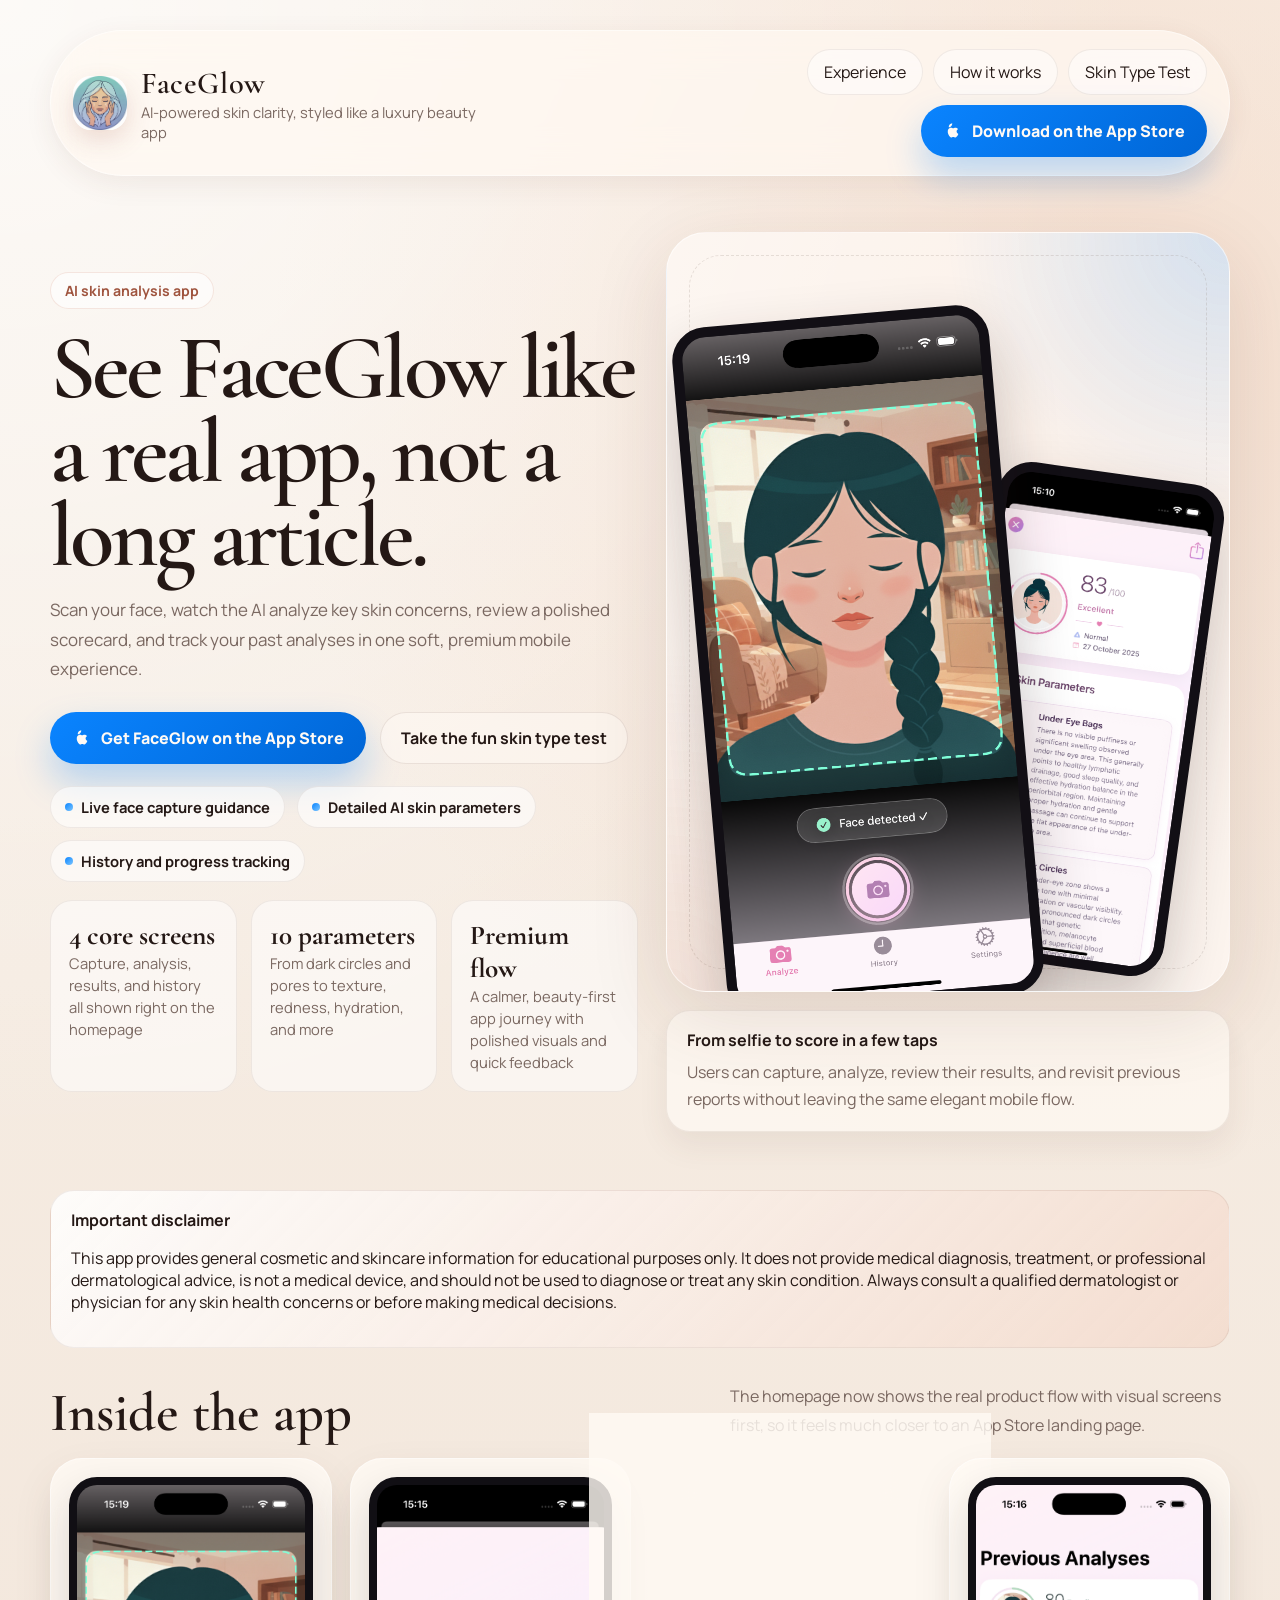
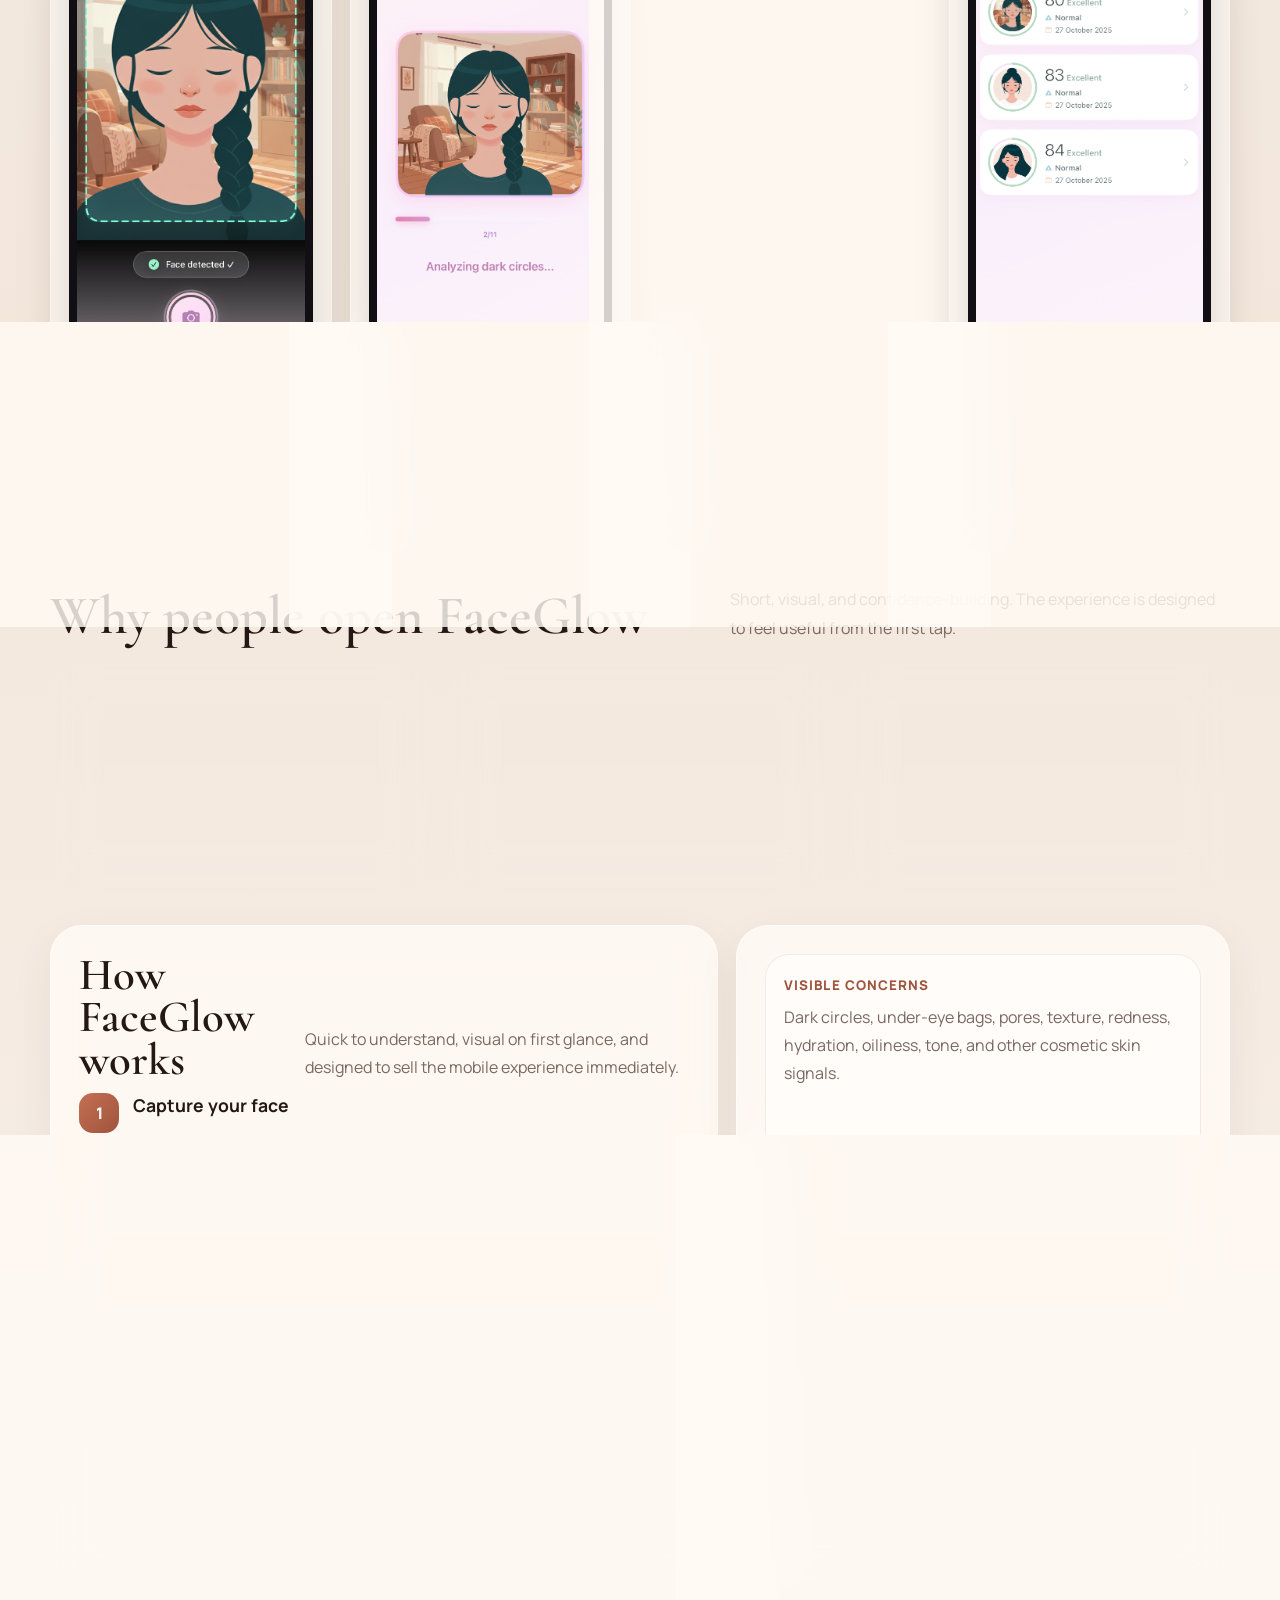
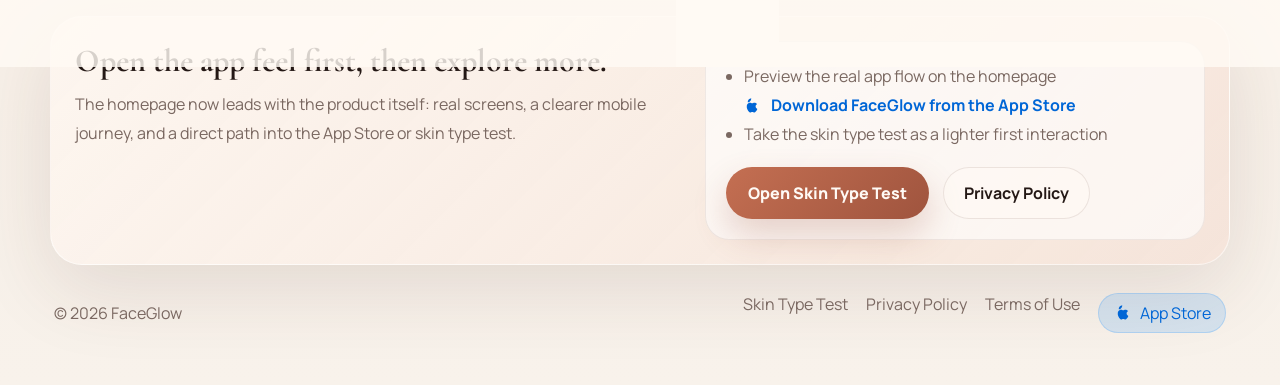
==== commit 9f94d163: "eklendi" ====
--- a/index.html
+++ b/index.html
@@ -25,41 +25,72 @@
         <a class="pill-link" href="#experience">Experience</a>
         <a class="pill-link" href="#how-it-works">How it works</a>
         <a class="pill-link" href="skin-quiz.html">Skin Type Test</a>
-        <a class="primary" href="https://apps.apple.com/us/app/faceglow-ai-skin-scanner/id6754194766">Download on the App Store</a>
+        <a class="primary appstore-button" href="https://apps.apple.com/us/app/faceglow-ai-skin-scanner/id6754194766" aria-label="Download FaceGlow on the App Store">
+          <span class="appstore-mark" aria-hidden="true">
+            <svg viewBox="0 0 24 24" role="img" focusable="false">
+              <path d="M8.42 4.39c.77-.93 2.02-1.63 3.1-1.69.14 1.28-.38 2.53-1.13 3.43-.76.94-1.98 1.66-3.15 1.56-.16-1.22.45-2.48 1.18-3.3Z"></path>
+              <path d="M16.96 12.93c.02 2.48 2.18 3.31 2.2 3.32-.02.06-.34 1.17-1.12 2.31-.68.98-1.38 1.96-2.49 1.98-1.09.02-1.44-.64-2.69-.64-1.26 0-1.65.62-2.67.66-1.07.04-1.88-1.07-2.56-2.05-1.39-2.01-2.45-5.68-1.02-8.15.71-1.22 1.99-1.99 3.37-2.01 1.05-.02 2.03.71 2.69.71.65 0 1.87-.88 3.15-.75.54.02 2.07.22 3.05 1.66-.08.05-1.82 1.06-1.81 2.96Z"></path>
+            </svg>
+          </span>
+          <span>Download on the App Store</span>
+        </a>
       </nav>
     </header>
 
     <main>
       <section class="hero">
         <div class="hero-copy">
-          <span class="eyebrow">Professional skin analysis in seconds</span>
-          <h2>Transform your skincare routine with a more elevated AI skin scanner.</h2>
-          <p class="lead">FaceGlow uses advanced artificial intelligence to analyze your face and deliver polished, dermatologist-level cosmetic insights in a short time. Discover your skin type, review detailed parameters, track progress, and receive personalized skincare recommendations in a premium app experience.</p>
+          <span class="eyebrow">AI skin analysis app</span>
+          <h2>See FaceGlow like a real app, not a long article.</h2>
+          <p class="lead">Scan your face, watch the AI analyze key skin concerns, review a polished scorecard, and track your past analyses in one soft, premium mobile experience.</p>
 
           <div class="hero-actions">
-            <a class="primary" href="https://apps.apple.com/us/app/faceglow-ai-skin-scanner/id6754194766">Get FaceGlow</a>
+            <a class="primary appstore-button" href="https://apps.apple.com/us/app/faceglow-ai-skin-scanner/id6754194766" aria-label="Get FaceGlow on the App Store">
+              <span class="appstore-mark" aria-hidden="true">
+                <svg viewBox="0 0 24 24" role="img" focusable="false">
+                  <path d="M8.42 4.39c.77-.93 2.02-1.63 3.1-1.69.14 1.28-.38 2.53-1.13 3.43-.76.94-1.98 1.66-3.15 1.56-.16-1.22.45-2.48 1.18-3.3Z"></path>
+                  <path d="M16.96 12.93c.02 2.48 2.18 3.31 2.2 3.32-.02.06-.34 1.17-1.12 2.31-.68.98-1.38 1.96-2.49 1.98-1.09.02-1.44-.64-2.69-.64-1.26 0-1.65.62-2.67.66-1.07.04-1.88-1.07-2.56-2.05-1.39-2.01-2.45-5.68-1.02-8.15.71-1.22 1.99-1.99 3.37-2.01 1.05-.02 2.03.71 2.69.71.65 0 1.87-.88 3.15-.75.54.02 2.07.22 3.05 1.66-.08.05-1.82 1.06-1.81 2.96Z"></path>
+                </svg>
+              </span>
+              <span>Get FaceGlow on the App Store</span>
+            </a>
             <a class="secondary" href="skin-quiz.html">Take the fun skin type test</a>
           </div>
 
-          <div class="micro-proof">
-            <span>AI-powered skin analysis</span>
-            <span>Designed for a luxury app feel</span>
-            <span>Quick quiz linked right from home</span>
+          <div class="hero-list">
+            <span>Live face capture guidance</span>
+            <span>Detailed AI skin parameters</span>
+            <span>History and progress tracking</span>
           </div>
 
           <div class="stats-row">
             <div class="stat">
-              <strong>Short wait</strong>
-              <span>Get your AI skin readout in seconds, depending on the scan</span>
+              <strong>4 core screens</strong>
+              <span>Capture, analysis, results, and history all shown right on the homepage</span>
             </div>
             <div class="stat">
               <strong>10 parameters</strong>
-              <span>More complete skin assessment across multiple visible concerns</span>
+              <span>From dark circles and pores to texture, redness, hydration, and more</span>
             </div>
             <div class="stat">
-              <strong>7 languages</strong>
-              <span>English, Turkish, Arabic, German, Italian, Greek, and Korean</span>
-            </div>
+              <strong>Premium flow</strong>
+              <span>A calmer, beauty-first app journey with polished visuals and quick feedback</span>
+            </div>
+          </div>
+        </div>
+
+        <div class="hero-visual" aria-label="FaceGlow app screens preview">
+          <div class="phone-stage">
+            <figure class="phone-card phone-main">
+              <img src="ss/1.png" alt="FaceGlow face capture screen" />
+            </figure>
+            <figure class="phone-card phone-float phone-bottom">
+              <img src="ss/3.png" alt="FaceGlow skin results screen" />
+            </figure>
+          </div>
+          <div class="preview-note">
+            <strong>From selfie to score in a few taps</strong>
+            <p>Users can capture, analyze, review their results, and revisit previous reports without leaving the same elegant mobile flow.</p>
           </div>
         </div>
       </section>
@@ -73,63 +104,76 @@
 
       <section class="section" id="experience">
         <div class="section-heading">
-          <h3>Why FaceGlow?</h3>
-          <p>The homepage now reflects the real product story more accurately: instant AI scanning, broader analysis coverage, personalized skin scoring, progress tracking, multilingual support, and a clearer entry to the quiz and app download.</p>
-        </div>
-
-        <div class="feature-grid">
+          <h3>Inside the app</h3>
+          <p>The homepage now shows the real product flow with visual screens first, so it feels much closer to an App Store landing page.</p>
+        </div>
+
+        <div class="screenshot-grid">
+          <article class="screen-card">
+            <div class="screen-frame">
+              <img src="ss/1.png" alt="FaceGlow analyze screen" loading="lazy" />
+            </div>
+            <div class="screen-copy">
+              <strong>Smart capture</strong>
+              <p>Guided face framing helps users start the scan with confidence.</p>
+            </div>
+          </article>
+
+          <article class="screen-card">
+            <div class="screen-frame">
+              <img src="ss/2.png" alt="FaceGlow AI analysis in progress" loading="lazy" />
+            </div>
+            <div class="screen-copy">
+              <strong>Live AI analysis</strong>
+              <p>Soft progress feedback keeps the experience feeling premium and active.</p>
+            </div>
+          </article>
+
+          <article class="screen-card">
+            <div class="screen-frame">
+              <img src="ss/3.png" alt="FaceGlow skin parameters results" loading="lazy" />
+            </div>
+            <div class="screen-copy">
+              <strong>Detailed results</strong>
+              <p>Skin score and parameter cards turn each scan into a useful beauty snapshot.</p>
+            </div>
+          </article>
+
+          <article class="screen-card">
+            <div class="screen-frame">
+              <img src="ss/4.png" alt="FaceGlow previous analyses history" loading="lazy" />
+            </div>
+            <div class="screen-copy">
+              <strong>Track your history</strong>
+              <p>Previous analyses stay visible so users can revisit and compare their journey.</p>
+            </div>
+          </article>
+        </div>
+      </section>
+
+      <section class="section">
+        <div class="section-heading">
+          <h3>Why people open FaceGlow</h3>
+          <p>Short, visual, and confidence-building. The experience is designed to feel useful from the first tap.</p>
+        </div>
+
+        <div class="feature-grid compact-feature-grid">
           <article class="feature-card">
             <div class="icon-badge">01</div>
-            <h4>Instant AI skin scanner</h4>
-            <p>Get results in seconds through a beauty-first experience that still feels polished, modern, and easy to trust.</p>
+            <h4>Instant scan flow</h4>
+            <p>Open the app, take a guided photo, and move straight into analysis.</p>
           </article>
 
           <article class="feature-card">
             <div class="icon-badge">02</div>
-            <h4>10-parameter analysis</h4>
-            <p>Move beyond a few surface indicators with a more complete visible-skin assessment across multiple concerns.</p>
+            <h4>Clear beauty insights</h4>
+            <p>Review visible concerns in a softer, easier-to-read format instead of dense reports.</p>
           </article>
 
           <article class="feature-card">
             <div class="icon-badge">03</div>
-            <h4>Personalized skin score</h4>
-            <p>Track improvement over time with skin scoring and richer progress context across repeated scans.</p>
-          </article>
-
-          <article class="feature-card">
-            <div class="icon-badge">04</div>
-            <h4>Expert recommendations</h4>
-            <p>Receive custom skincare guidance designed to help shape routines around your visible skin signals.</p>
-          </article>
-
-          <article class="feature-card">
-            <div class="icon-badge">05</div>
-            <h4>Progress tracking</h4>
-            <p>See your transformation over time and use FaceGlow as a companion for skincare habit building.</p>
-          </article>
-
-          <article class="feature-card">
-            <div class="icon-badge">06</div>
-            <h4>Skin type test on home</h4>
-            <p>The playful skin test stays front and center on the homepage as a fun first interaction before the full app experience.</p>
-          </article>
-
-          <article class="feature-card">
-            <div class="icon-badge">07</div>
-            <h4>Premium experience</h4>
-            <p>Supports unlimited analyses, fuller history tracking, advanced recommendations, ad-free use, and priority support.</p>
-          </article>
-
-          <article class="feature-card">
-            <div class="icon-badge">08</div>
-            <h4>7 language support</h4>
-            <p>Designed for a broader audience with English, Turkish, Arabic, German, Italian, Greek, and Korean support.</p>
-          </article>
-
-          <article class="feature-card">
-            <div class="icon-badge">09</div>
-            <h4>Elegant beauty-tech design</h4>
-            <p>Soft champagne gradients, glass surfaces, and editorial typography give the product a more premium landing-page presence.</p>
+            <h4>Return and compare</h4>
+            <p>Use saved results and repeated scans to track progress over time.</p>
           </article>
         </div>
       </section>
@@ -139,43 +183,36 @@
           <article class="flow-card">
             <div class="section-heading" style="margin-bottom:0;">
               <h3 style="font-size:2.8rem;">How FaceGlow works</h3>
-              <p>Built to be quick, clear, and useful for everyday routine tracking without losing the premium feel of the product.</p>
+              <p>Quick to understand, visual on first glance, and designed to sell the mobile experience immediately.</p>
             </div>
 
             <div class="step-list">
               <div class="step">
                 <div class="step-number">1</div>
                 <div>
-                  <h4>Open the camera and position your face</h4>
-                  <p>Start with a guided capture flow that helps frame the face for a cleaner AI analysis.</p>
+                  <h4>Capture your face</h4>
+                  <p>Start with the analyzer screen and frame your selfie inside the guided outline.</p>
                 </div>
               </div>
               <div class="step">
                 <div class="step-number">2</div>
                 <div>
-                  <h4>Let AI analyze your skin instantly</h4>
-                  <p>FaceGlow scans visible skin concerns and assembles a more detailed cosmetic insight set in seconds.</p>
+                  <h4>Let the AI process the scan</h4>
+                  <p>FaceGlow checks visible skin signals and builds a clean, premium analysis flow.</p>
                 </div>
               </div>
               <div class="step">
                 <div class="step-number">3</div>
                 <div>
-                  <h4>Get detailed results and a skin score</h4>
-                  <p>Review a more complete scorecard that helps you understand how your skin is presenting right now.</p>
+                  <h4>Review your score and details</h4>
+                  <p>See the overall score, individual parameters, and a more polished beauty summary.</p>
                 </div>
               </div>
               <div class="step">
                 <div class="step-number">4</div>
                 <div>
-                  <h4>Receive personalized recommendations</h4>
-                  <p>Use custom routine suggestions to evaluate products, refine habits, and support your skincare goals.</p>
-                </div>
-              </div>
-              <div class="step">
-                <div class="step-number">5</div>
-                <div>
-                  <h4>Track your skin journey</h4>
-                  <p>Compare progress over time to monitor changes, product effectiveness, and routine consistency.</p>
+                  <h4>Come back to your history</h4>
+                  <p>Revisit earlier analyses to compare changes and keep your routine on track.</p>
                 </div>
               </div>
             </div>
@@ -183,16 +220,16 @@
 
           <aside class="flow-card routine-panel">
             <div class="routine-item">
-              <small>What we analyze</small>
-              <p>Acne and breakouts, wrinkles and fine lines, dark circles, pores, texture, redness, sensitivity, dryness, hydration, oiliness, shine, brown spots, pigmentation, and firmness signals.</p>
+              <small>Visible concerns</small>
+              <p>Dark circles, under-eye bags, pores, texture, redness, hydration, oiliness, tone, and other cosmetic skin signals.</p>
             </div>
             <div class="routine-item">
-              <small>Perfect for</small>
-              <p>Tracking your skincare routine, monitoring visible skin changes over time, and checking how products are working for you.</p>
+              <small>Best for</small>
+              <p>Users who want a quick beauty-tech readout before adjusting products, habits, or routine consistency.</p>
             </div>
             <div class="routine-item">
               <small>Premium</small>
-              <p>Unlimited analyses, full history tracking, advanced AI recommendations, ad-free use, and priority support.</p>
+              <p>Unlimited analyses, history tracking, polished score views, advanced recommendations, and a cleaner app experience.</p>
             </div>
           </aside>
         </div>
@@ -200,14 +237,22 @@
 
       <section class="cta-banner">
         <div>
-          <h4>Start with the app, or play with the skin type test first.</h4>
-          <p>If someone lands here before downloading, they now have a fun entry point: the skin type test. It gives the site more personality and creates a natural bridge into the full FaceGlow experience.</p>
+          <h4>Open the app feel first, then explore more.</h4>
+          <p>The homepage now leads with the product itself: real screens, a clearer mobile journey, and a direct path into the App Store or skin type test.</p>
         </div>
         <div class="cta-panel">
           <ul>
-            <li>Take the interactive skin type test</li>
-            <li>Download FaceGlow from the App Store</li>
-            <li>Review privacy and terms before launch</li>
+            <li>Preview the real app flow on the homepage</li>
+            <li class="appstore-bullet">
+              <span class="appstore-mark" aria-hidden="true">
+                <svg viewBox="0 0 24 24" role="img" focusable="false">
+                  <path d="M8.42 4.39c.77-.93 2.02-1.63 3.1-1.69.14 1.28-.38 2.53-1.13 3.43-.76.94-1.98 1.66-3.15 1.56-.16-1.22.45-2.48 1.18-3.3Z"></path>
+                  <path d="M16.96 12.93c.02 2.48 2.18 3.31 2.2 3.32-.02.06-.34 1.17-1.12 2.31-.68.98-1.38 1.96-2.49 1.98-1.09.02-1.44-.64-2.69-.64-1.26 0-1.65.62-2.67.66-1.07.04-1.88-1.07-2.56-2.05-1.39-2.01-2.45-5.68-1.02-8.15.71-1.22 1.99-1.99 3.37-2.01 1.05-.02 2.03.71 2.69.71.65 0 1.87-.88 3.15-.75.54.02 2.07.22 3.05 1.66-.08.05-1.82 1.06-1.81 2.96Z"></path>
+                </svg>
+              </span>
+              <span>Download FaceGlow from the App Store</span>
+            </li>
+            <li>Take the skin type test as a lighter first interaction</li>
           </ul>
           <div class="hero-actions" style="margin-top:18px;">
             <a class="primary" href="skin-quiz.html">Open Skin Type Test</a>
@@ -223,7 +268,15 @@
         <a href="skin-quiz.html">Skin Type Test</a>
         <a href="privacy-policy.html">Privacy Policy</a>
         <a href="terms-of-use.html">Terms of Use</a>
-        <a href="https://apps.apple.com/us/app/faceglow-ai-skin-scanner/id6754194766">App Store</a>
+        <a class="appstore-footer-link" href="https://apps.apple.com/us/app/faceglow-ai-skin-scanner/id6754194766" aria-label="FaceGlow on the App Store">
+          <span class="appstore-mark" aria-hidden="true">
+            <svg viewBox="0 0 24 24" role="img" focusable="false">
+              <path d="M8.42 4.39c.77-.93 2.02-1.63 3.1-1.69.14 1.28-.38 2.53-1.13 3.43-.76.94-1.98 1.66-3.15 1.56-.16-1.22.45-2.48 1.18-3.3Z"></path>
+              <path d="M16.96 12.93c.02 2.48 2.18 3.31 2.2 3.32-.02.06-.34 1.17-1.12 2.31-.68.98-1.38 1.96-2.49 1.98-1.09.02-1.44-.64-2.69-.64-1.26 0-1.65.62-2.67.66-1.07.04-1.88-1.07-2.56-2.05-1.39-2.01-2.45-5.68-1.02-8.15.71-1.22 1.99-1.99 3.37-2.01 1.05-.02 2.03.71 2.69.71.65 0 1.87-.88 3.15-.75.54.02 2.07.22 3.05 1.66-.08.05-1.82 1.06-1.81 2.96Z"></path>
+            </svg>
+          </span>
+          <span>App Store</span>
+        </a>
       </div>
     </footer>
   </div>
--- a/styles.css
+++ b/styles.css
@@ -9,6 +9,9 @@
   --accent:#c46f52;
   --accent-deep:#9f543e;
   --accent-soft:#f3d7c8;
+  --appstore-blue:#0a84ff;
+  --appstore-blue-deep:#0066d6;
+  --appstore-blue-soft:rgba(10,132,255,0.14);
   --champagne:#f7e8d9;
   --leaf:#5f7b66;
   --shadow:0 24px 80px rgba(74,44,34,0.12);
@@ -140,6 +143,26 @@
   box-shadow:0 16px 34px rgba(159,84,62,0.24);
 }
 
+.appstore-button{
+  background:linear-gradient(135deg,var(--appstore-blue) 0%,var(--appstore-blue-deep) 100%);
+  box-shadow:0 18px 36px rgba(10,132,255,0.28);
+}
+
+.appstore-mark{
+  display:inline-flex;
+  align-items:center;
+  justify-content:center;
+  width:1.2rem;
+  height:1.2rem;
+  flex:0 0 auto;
+}
+
+.appstore-mark svg{
+  width:100%;
+  height:100%;
+  fill:currentColor;
+}
+
 .secondary,
 .ghost-button{
   display:inline-flex;
@@ -159,7 +182,10 @@
 }
 
 .hero{
-  display:block;
+  display:grid;
+  grid-template-columns:minmax(0,1.02fr) minmax(320px,0.98fr);
+  align-items:center;
+  gap:28px;
   padding:56px 0 24px;
 }
 
@@ -200,6 +226,34 @@
   margin-top:28px;
 }
 
+.hero-list{
+  display:flex;
+  gap:12px;
+  flex-wrap:wrap;
+  margin-top:22px;
+}
+
+.hero-list span{
+  display:inline-flex;
+  align-items:center;
+  gap:8px;
+  padding:10px 14px;
+  border-radius:999px;
+  color:var(--text);
+  font-size:0.92rem;
+  font-weight:700;
+  background:rgba(255,255,255,0.58);
+  border:1px solid rgba(79,45,34,0.08);
+}
+
+.hero-list span::before{
+  content:"";
+  width:8px;
+  height:8px;
+  border-radius:999px;
+  background:linear-gradient(135deg,var(--appstore-blue),#7bc5ff);
+}
+
 .micro-proof{
   display:flex;
   gap:18px;
@@ -230,6 +284,91 @@
   margin-top:18px;
 }
 
+.hero-visual{
+  position:relative;
+  min-width:0;
+}
+
+.phone-stage{
+  position:relative;
+  min-height:760px;
+  padding:24px 18px;
+  border-radius:40px;
+  background:
+    radial-gradient(circle at top right, rgba(10,132,255,0.16), transparent 30%),
+    radial-gradient(circle at bottom left, rgba(196,111,82,0.14), transparent 36%),
+    rgba(255,251,247,0.66);
+  border:1px solid rgba(255,255,255,0.58);
+  box-shadow:var(--shadow);
+  overflow:hidden;
+}
+
+.phone-stage::before{
+  content:"";
+  position:absolute;
+  inset:22px;
+  border-radius:32px;
+  border:1px dashed rgba(122,104,97,0.18);
+  pointer-events:none;
+}
+
+.phone-card{
+  position:absolute;
+  margin:0;
+  border-radius:34px;
+  overflow:hidden;
+  background:#120f15;
+  border:10px solid #120f15;
+  box-shadow:0 28px 60px rgba(42,27,25,0.24);
+}
+
+.phone-card img{
+  width:100%;
+  height:100%;
+  object-fit:cover;
+}
+
+.phone-main{
+  z-index:2;
+  top:82px;
+  left:32px;
+  width:min(46vw,318px);
+  aspect-ratio:1206 / 2622;
+  transform:rotate(-5deg);
+}
+
+.phone-float{
+  width:min(35vw,228px);
+  aspect-ratio:1206 / 2622;
+}
+
+.phone-bottom{
+  z-index:1;
+  right:34px;
+  bottom:24px;
+  transform:rotate(8deg);
+}
+
+.preview-note{
+  margin-top:18px;
+  padding:18px 20px;
+  border-radius:24px;
+  background:rgba(255,250,245,0.66);
+  border:1px solid rgba(79,45,34,0.08);
+  box-shadow:0 14px 30px rgba(94,63,51,0.08);
+}
+
+.preview-note strong{
+  display:block;
+  font-size:1rem;
+}
+
+.preview-note p{
+  margin:8px 0 0;
+  color:var(--muted);
+  line-height:1.7;
+}
+
 .stat{
   padding:18px;
   border-radius:22px;
@@ -279,6 +418,53 @@
   display:grid;
   grid-template-columns:repeat(3,1fr);
   gap:18px;
+}
+
+.compact-feature-grid{
+  grid-template-columns:repeat(3,minmax(0,1fr));
+}
+
+.screenshot-grid{
+  display:grid;
+  grid-template-columns:repeat(4,minmax(0,1fr));
+  gap:18px;
+}
+
+.screen-card{
+  display:grid;
+  gap:14px;
+  padding:18px;
+  border-radius:var(--radius-xl);
+  background:var(--surface);
+  border:1px solid rgba(255,255,255,0.46);
+  backdrop-filter:blur(22px);
+  box-shadow:0 16px 40px rgba(94,63,51,0.08);
+}
+
+.screen-frame{
+  border-radius:28px;
+  overflow:hidden;
+  background:#110f14;
+  border:8px solid #110f14;
+  aspect-ratio:1206 / 2622;
+  box-shadow:0 18px 42px rgba(29,22,27,0.16);
+}
+
+.screen-frame img{
+  width:100%;
+  height:100%;
+  object-fit:cover;
+}
+
+.screen-copy strong{
+  display:block;
+  font-size:1rem;
+}
+
+.screen-copy p{
+  margin:8px 0 0;
+  color:var(--muted);
+  line-height:1.7;
 }
 
 .feature-card,
@@ -414,6 +600,16 @@
   line-height:1.8;
 }
 
+.appstore-bullet{
+  display:flex;
+  align-items:center;
+  gap:10px;
+  margin-left:-2px;
+  color:var(--appstore-blue-deep);
+  font-weight:700;
+  list-style:none;
+}
+
 .site-footer{
   display:flex;
   justify-content:space-between;
@@ -431,6 +627,17 @@
 
 .footer-links a{
   text-decoration:none;
+}
+
+.appstore-footer-link{
+  display:inline-flex;
+  align-items:center;
+  gap:8px;
+  padding:8px 14px;
+  border-radius:999px;
+  color:var(--appstore-blue-deep);
+  background:var(--appstore-blue-soft);
+  border:1px solid rgba(10,132,255,0.18);
 }
 
 .mini-hero{
@@ -697,14 +904,27 @@
 }
 
 @media (max-width:1080px){
+  .hero,
   .flow-grid,
   .quiz-layout,
   .cta-banner{
     grid-template-columns:1fr;
   }
 
+  .screenshot-grid{
+    grid-template-columns:repeat(2,1fr);
+  }
+
   .feature-grid{
     grid-template-columns:repeat(2,1fr);
+  }
+
+  .phone-stage{
+    min-height:680px;
+  }
+
+  .phone-main{
+    left:40px;
   }
 }
 
@@ -728,6 +948,7 @@
 
   .stats-row,
   .feature-grid,
+  .screenshot-grid,
   .choices{
     grid-template-columns:1fr;
   }
@@ -738,4 +959,41 @@
   .feature-card{
     padding:22px;
   }
-}
+
+  .hero{
+    gap:22px;
+    padding-top:34px;
+  }
+
+  .hero-copy h2{
+    font-size:clamp(3rem,15vw,4.3rem);
+  }
+
+  .phone-stage{
+    min-height:620px;
+    padding:20px 14px;
+  }
+
+  .phone-stage::before{
+    inset:14px;
+  }
+
+  .phone-main{
+    left:14px;
+    top:96px;
+    width:min(56vw,264px);
+  }
+
+  .phone-float{
+    width:min(42vw,176px);
+  }
+
+  .phone-bottom{
+    right:12px;
+    bottom:26px;
+  }
+
+  .screen-card{
+    padding:16px;
+  }
+}
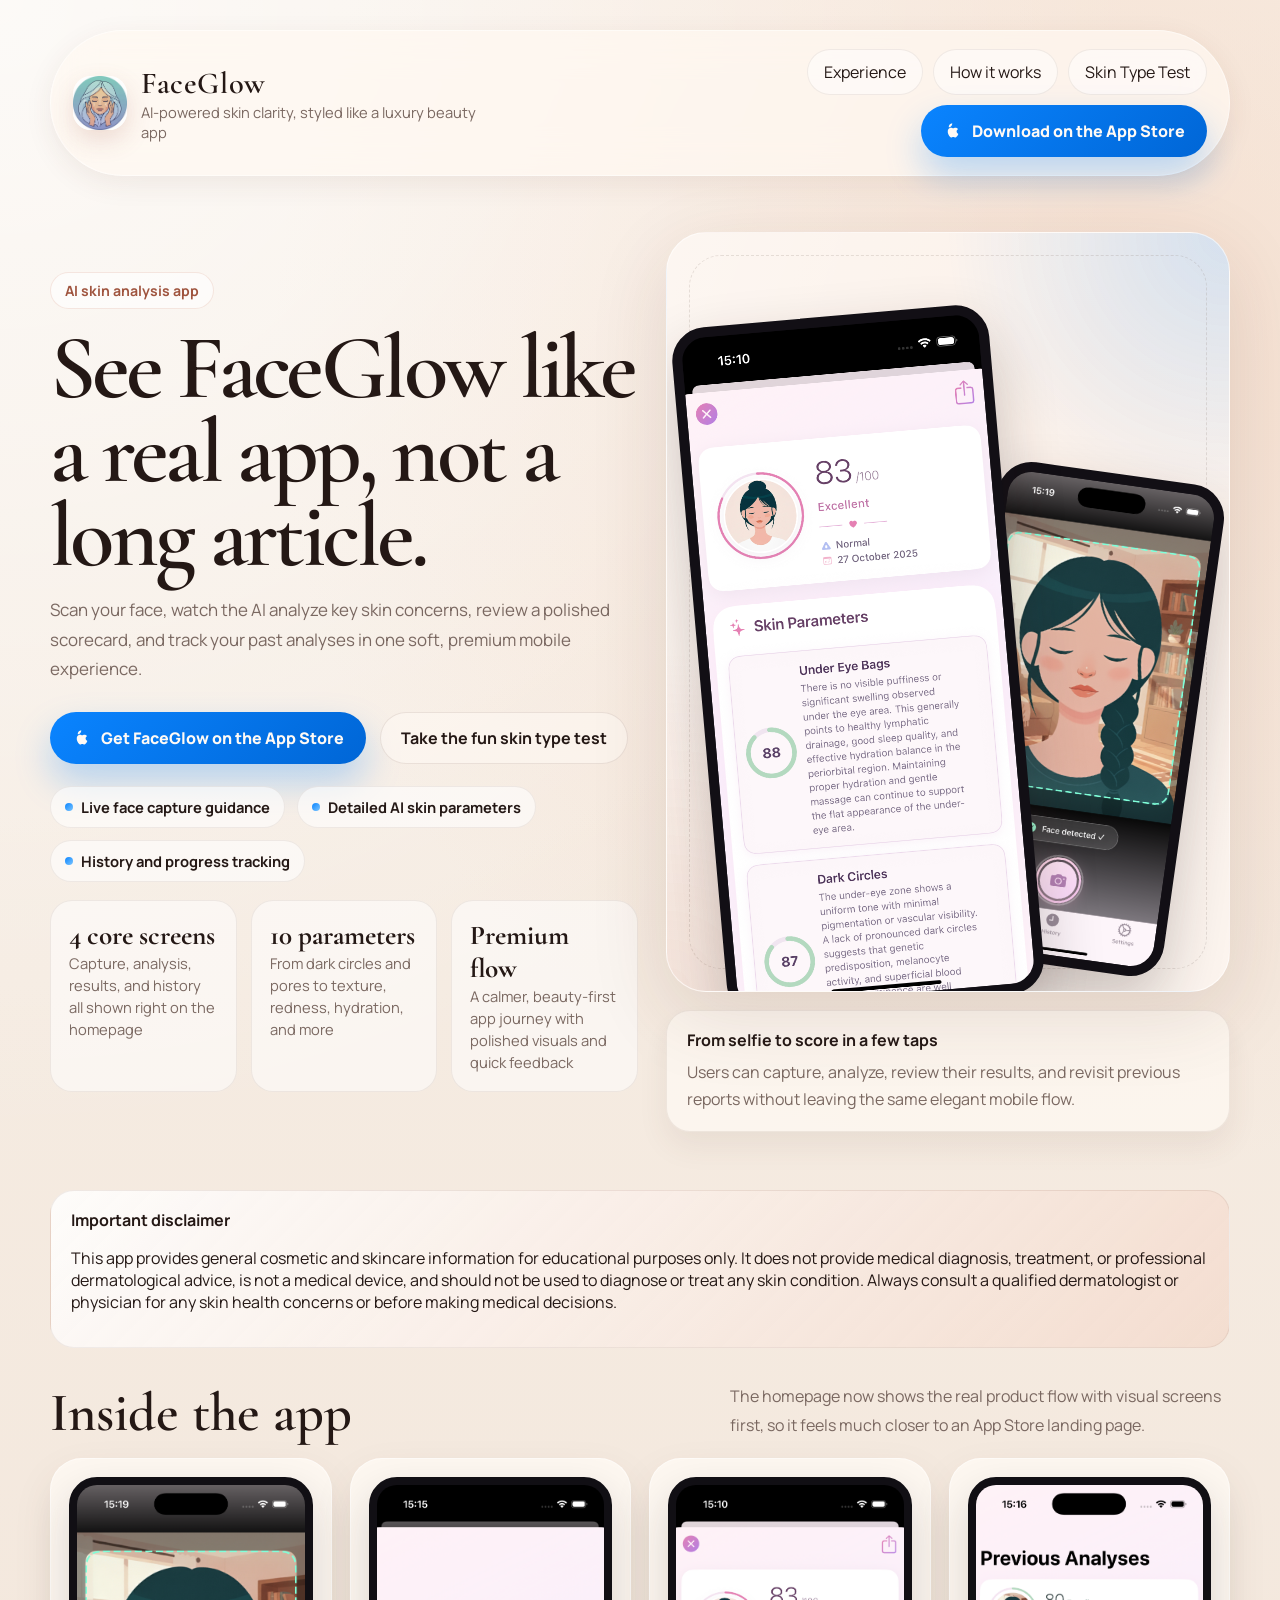
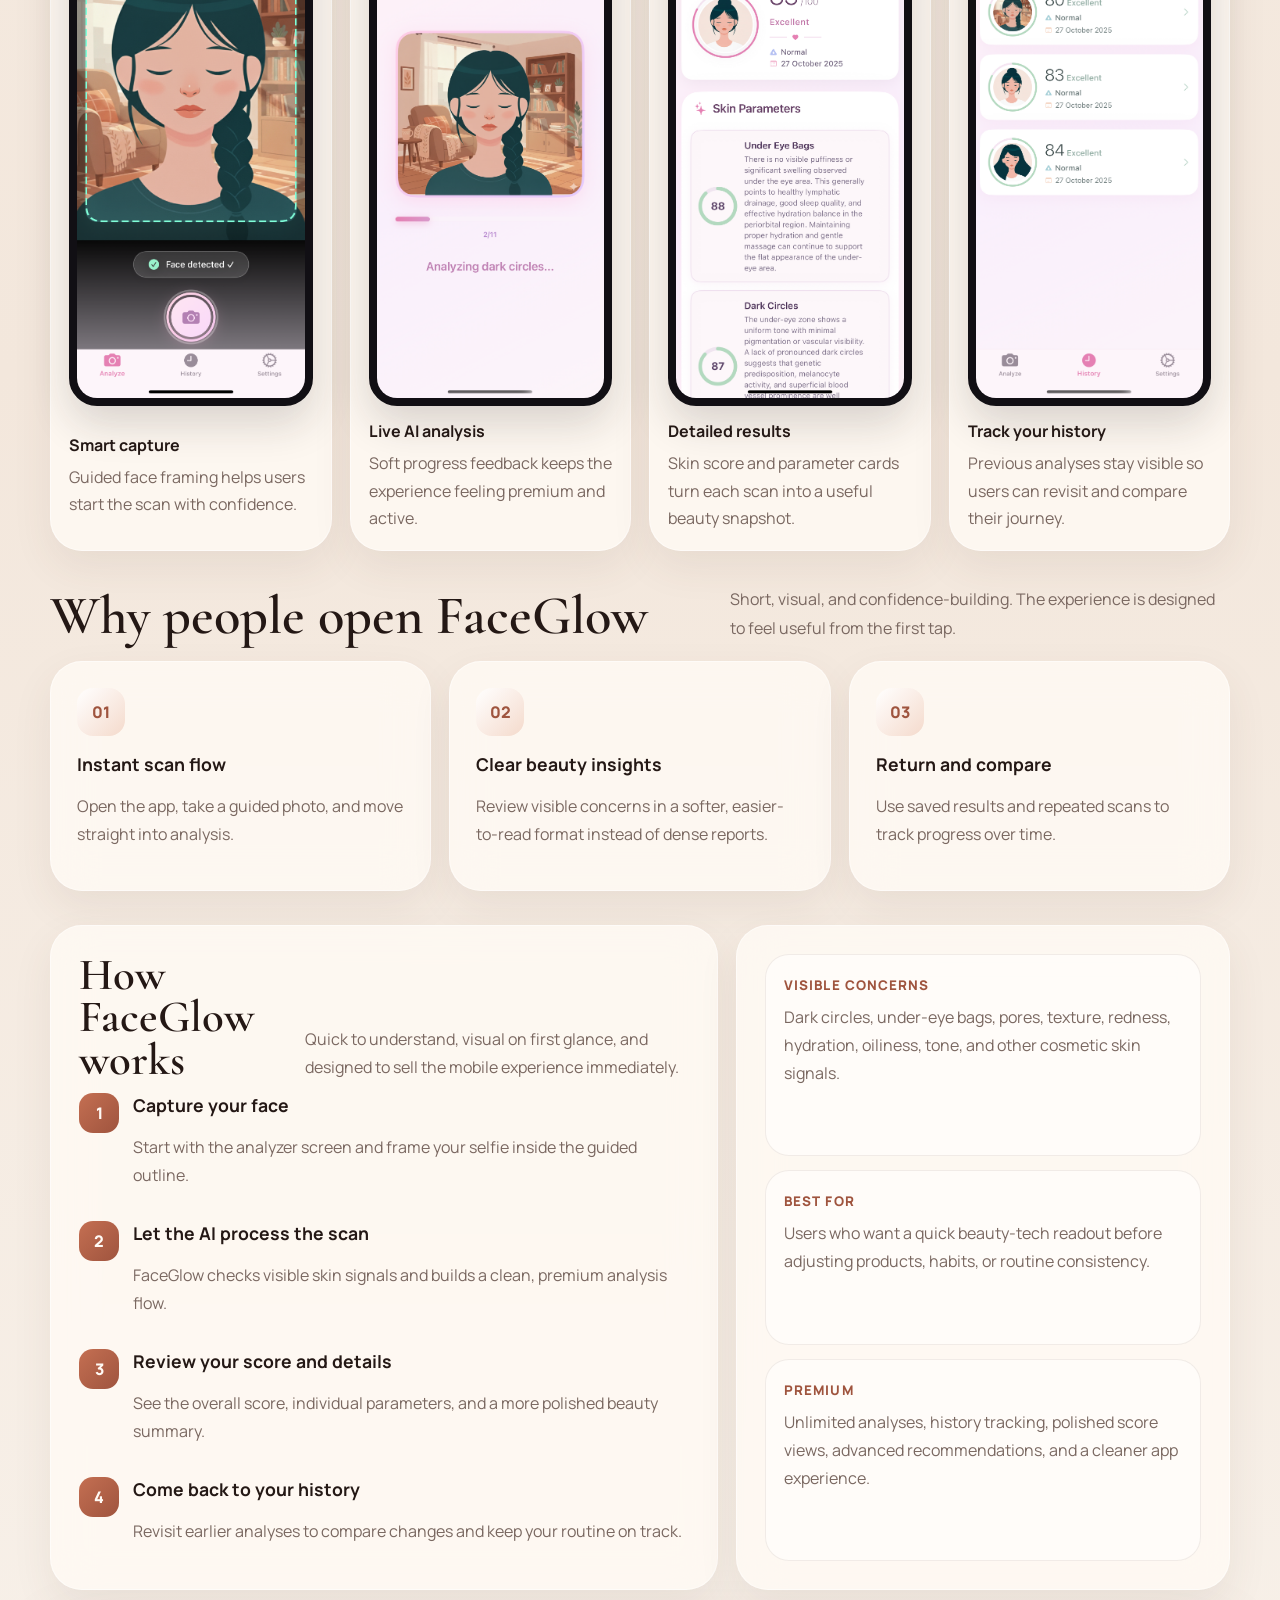
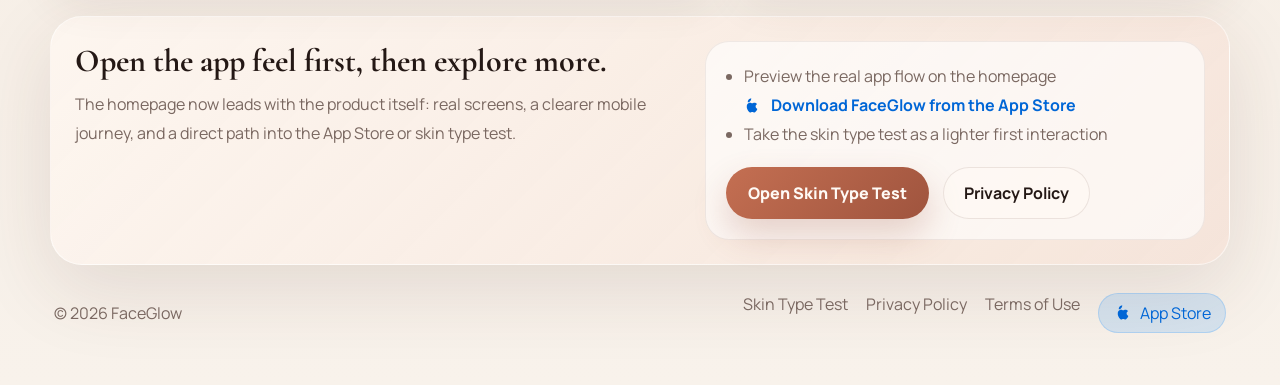
==== commit 60ab5bb5: "daha iyi" ====
--- a/index.html
+++ b/index.html
@@ -82,10 +82,10 @@
         <div class="hero-visual" aria-label="FaceGlow app screens preview">
           <div class="phone-stage">
             <figure class="phone-card phone-main">
-              <img src="ss/1.png" alt="FaceGlow face capture screen" />
+              <img src="ss/3.png" alt="FaceGlow skin results screen" />
             </figure>
             <figure class="phone-card phone-float phone-bottom">
-              <img src="ss/3.png" alt="FaceGlow skin results screen" />
+              <img src="ss/1.png" alt="FaceGlow face capture screen" />
             </figure>
           </div>
           <div class="preview-note">
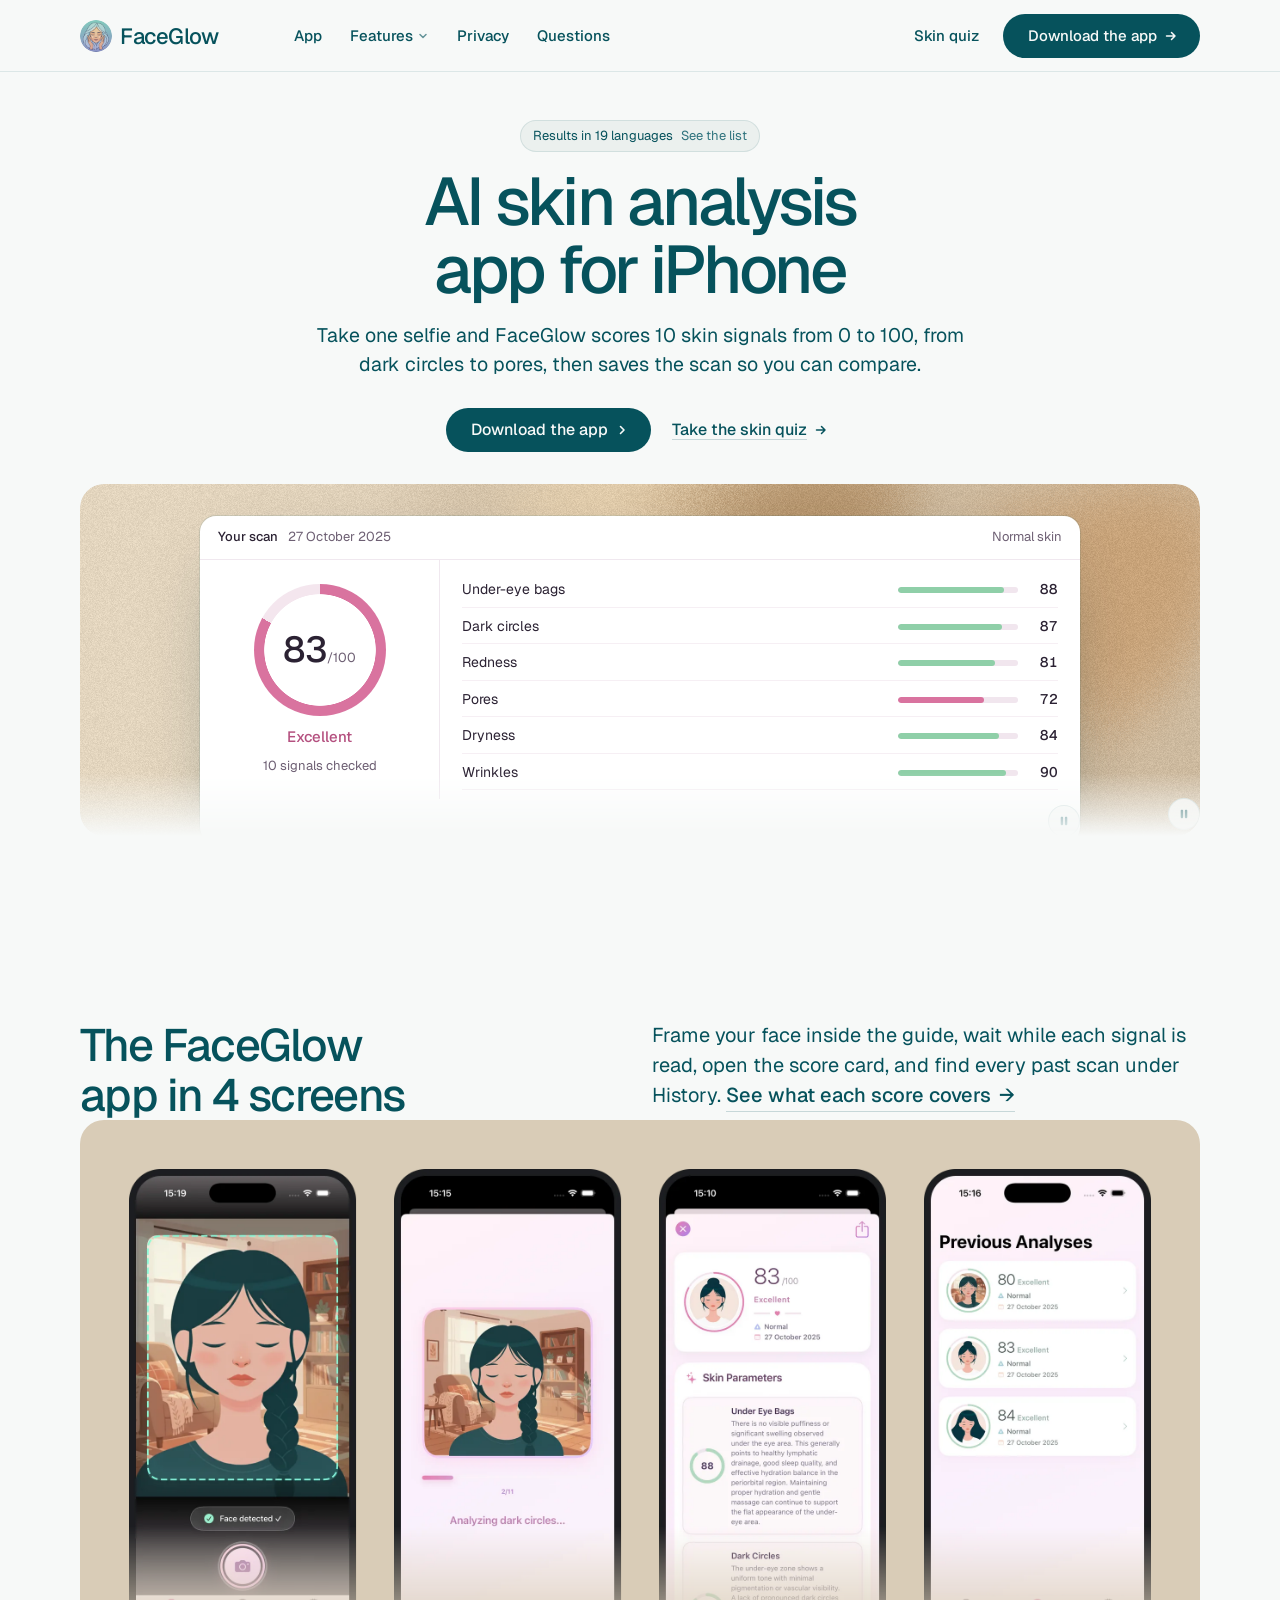
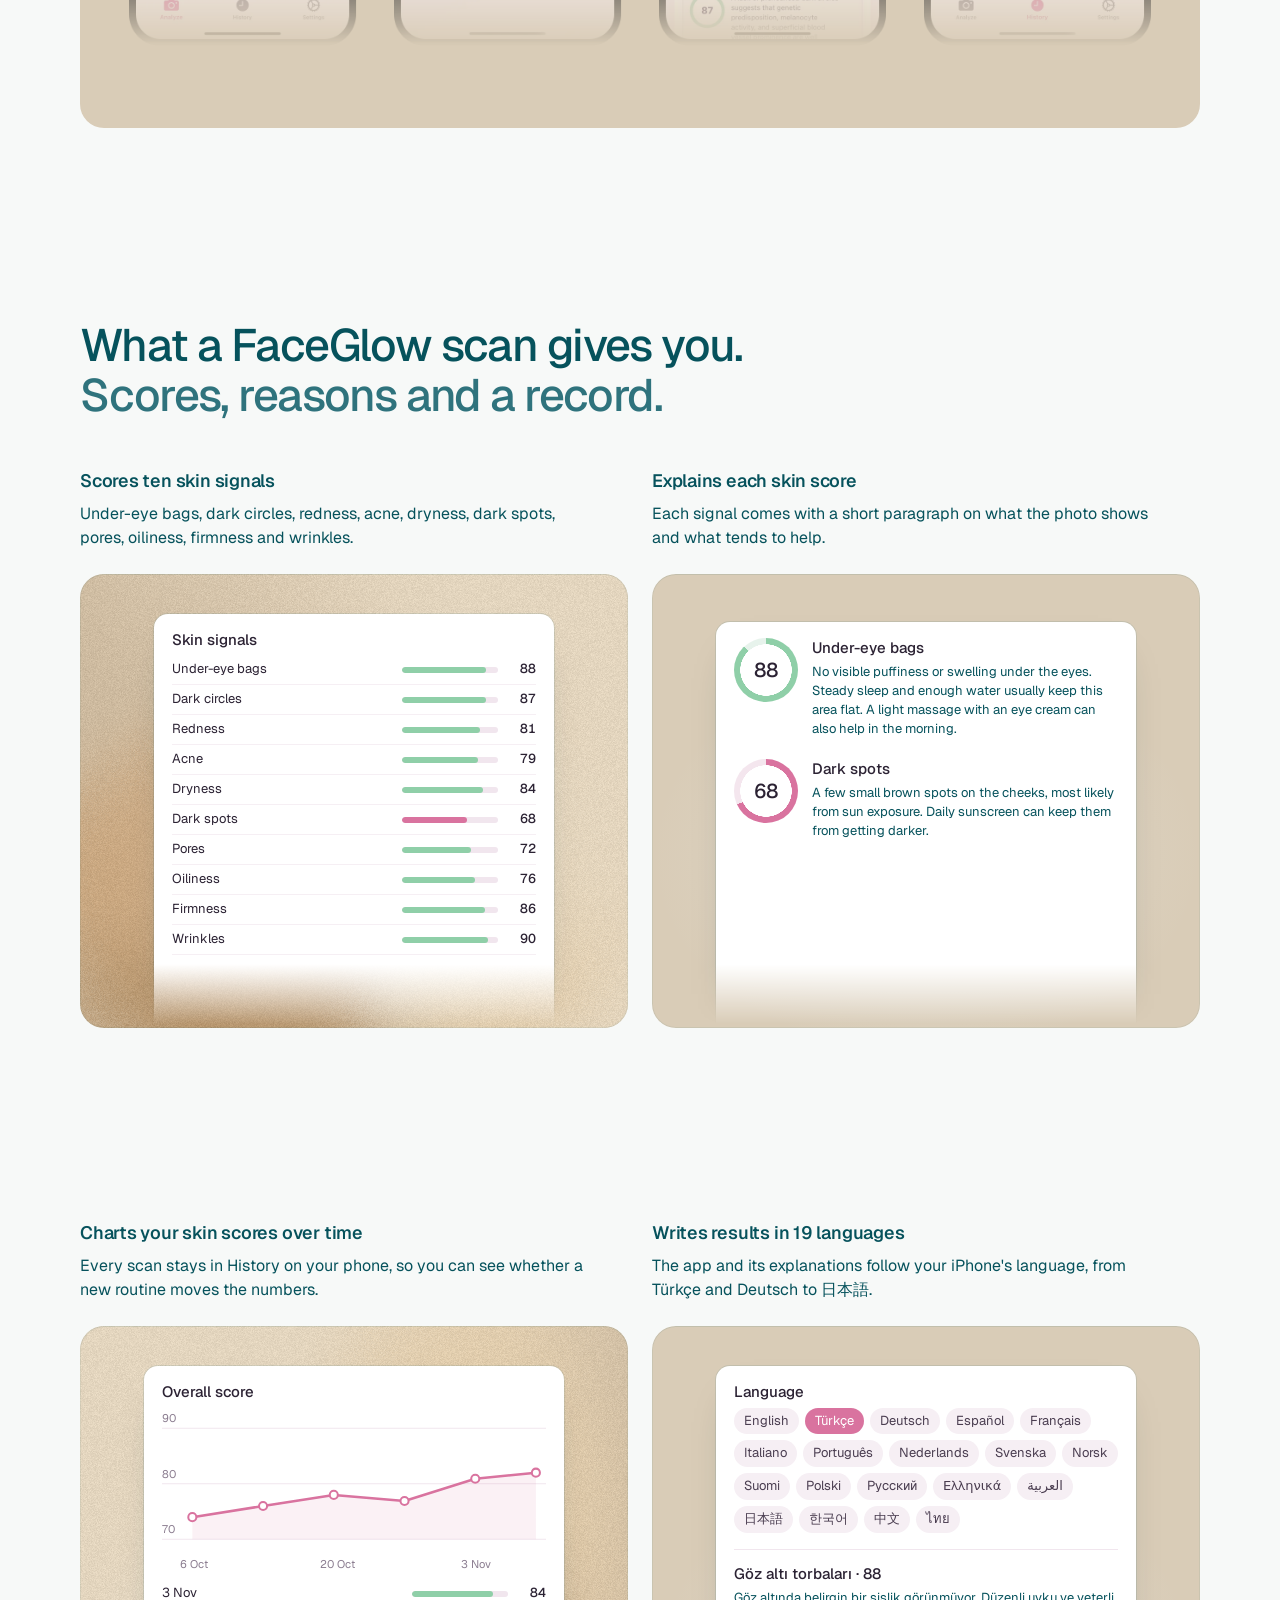
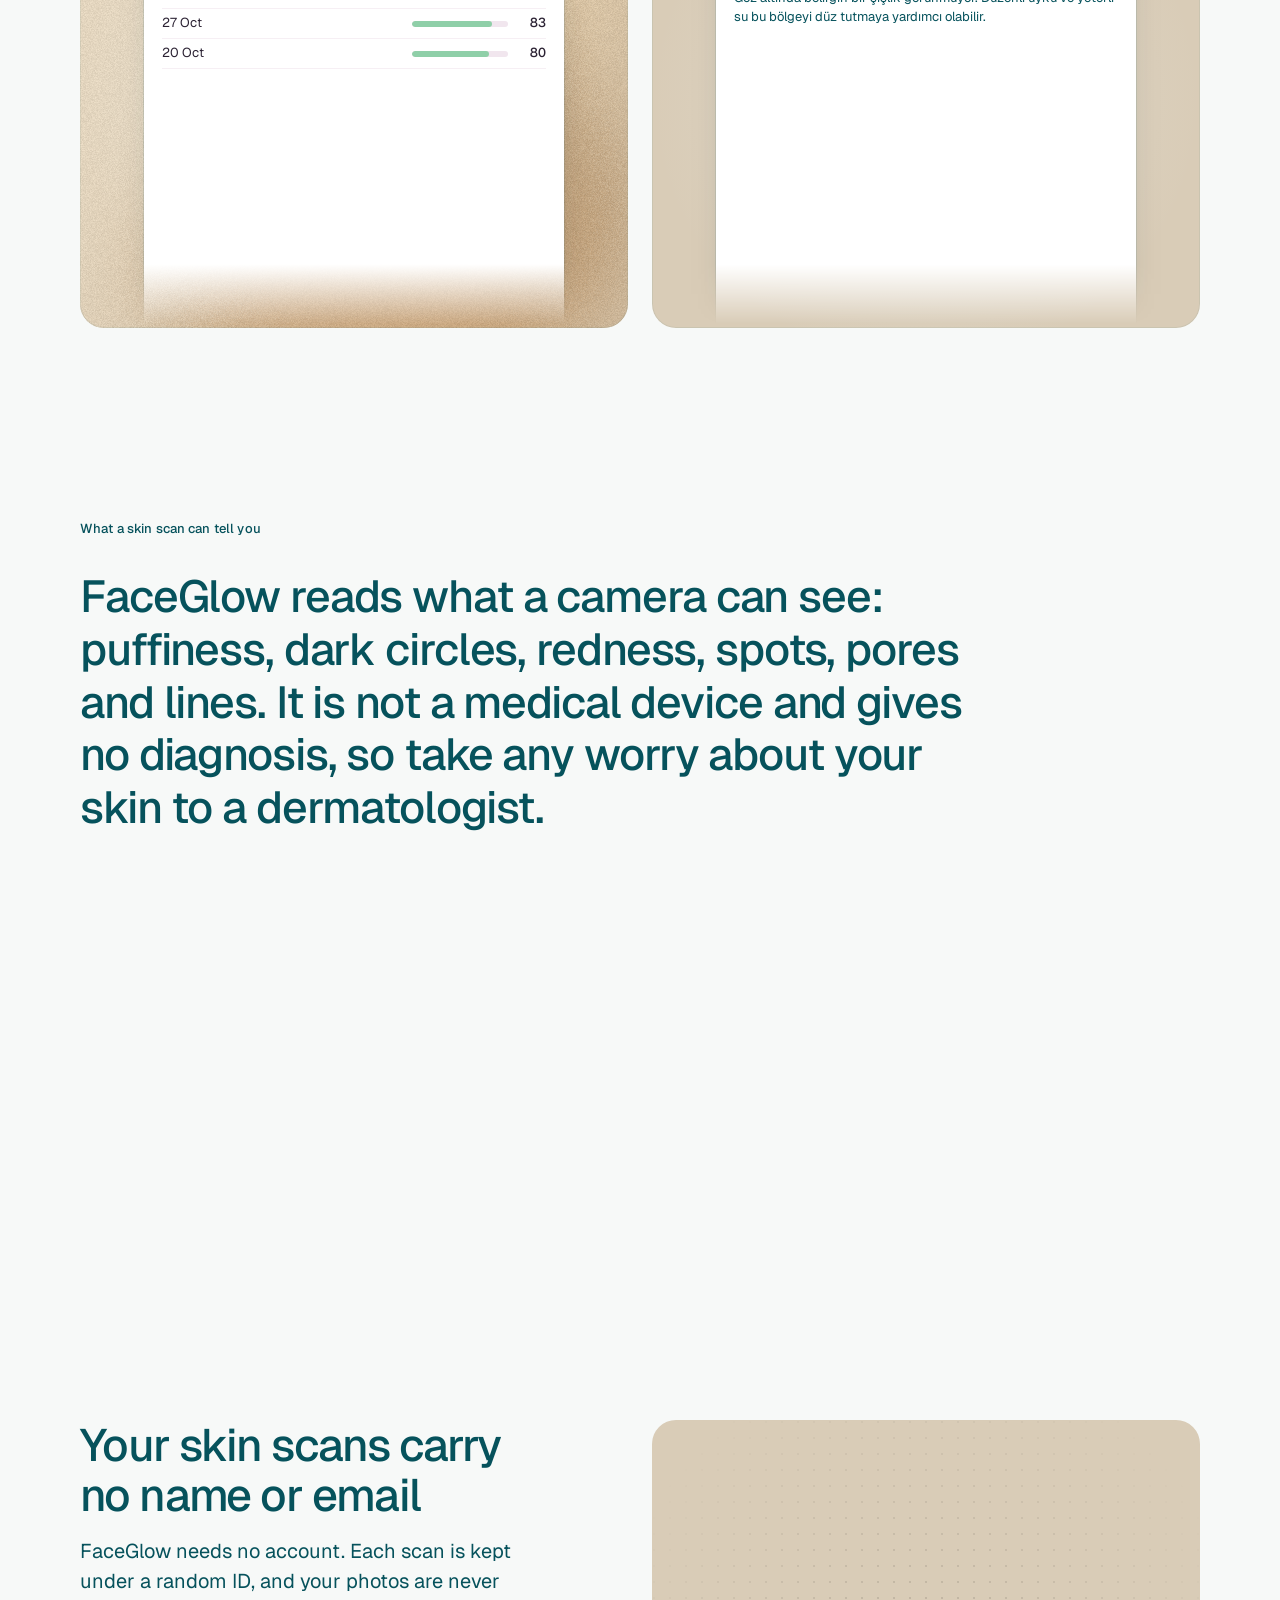
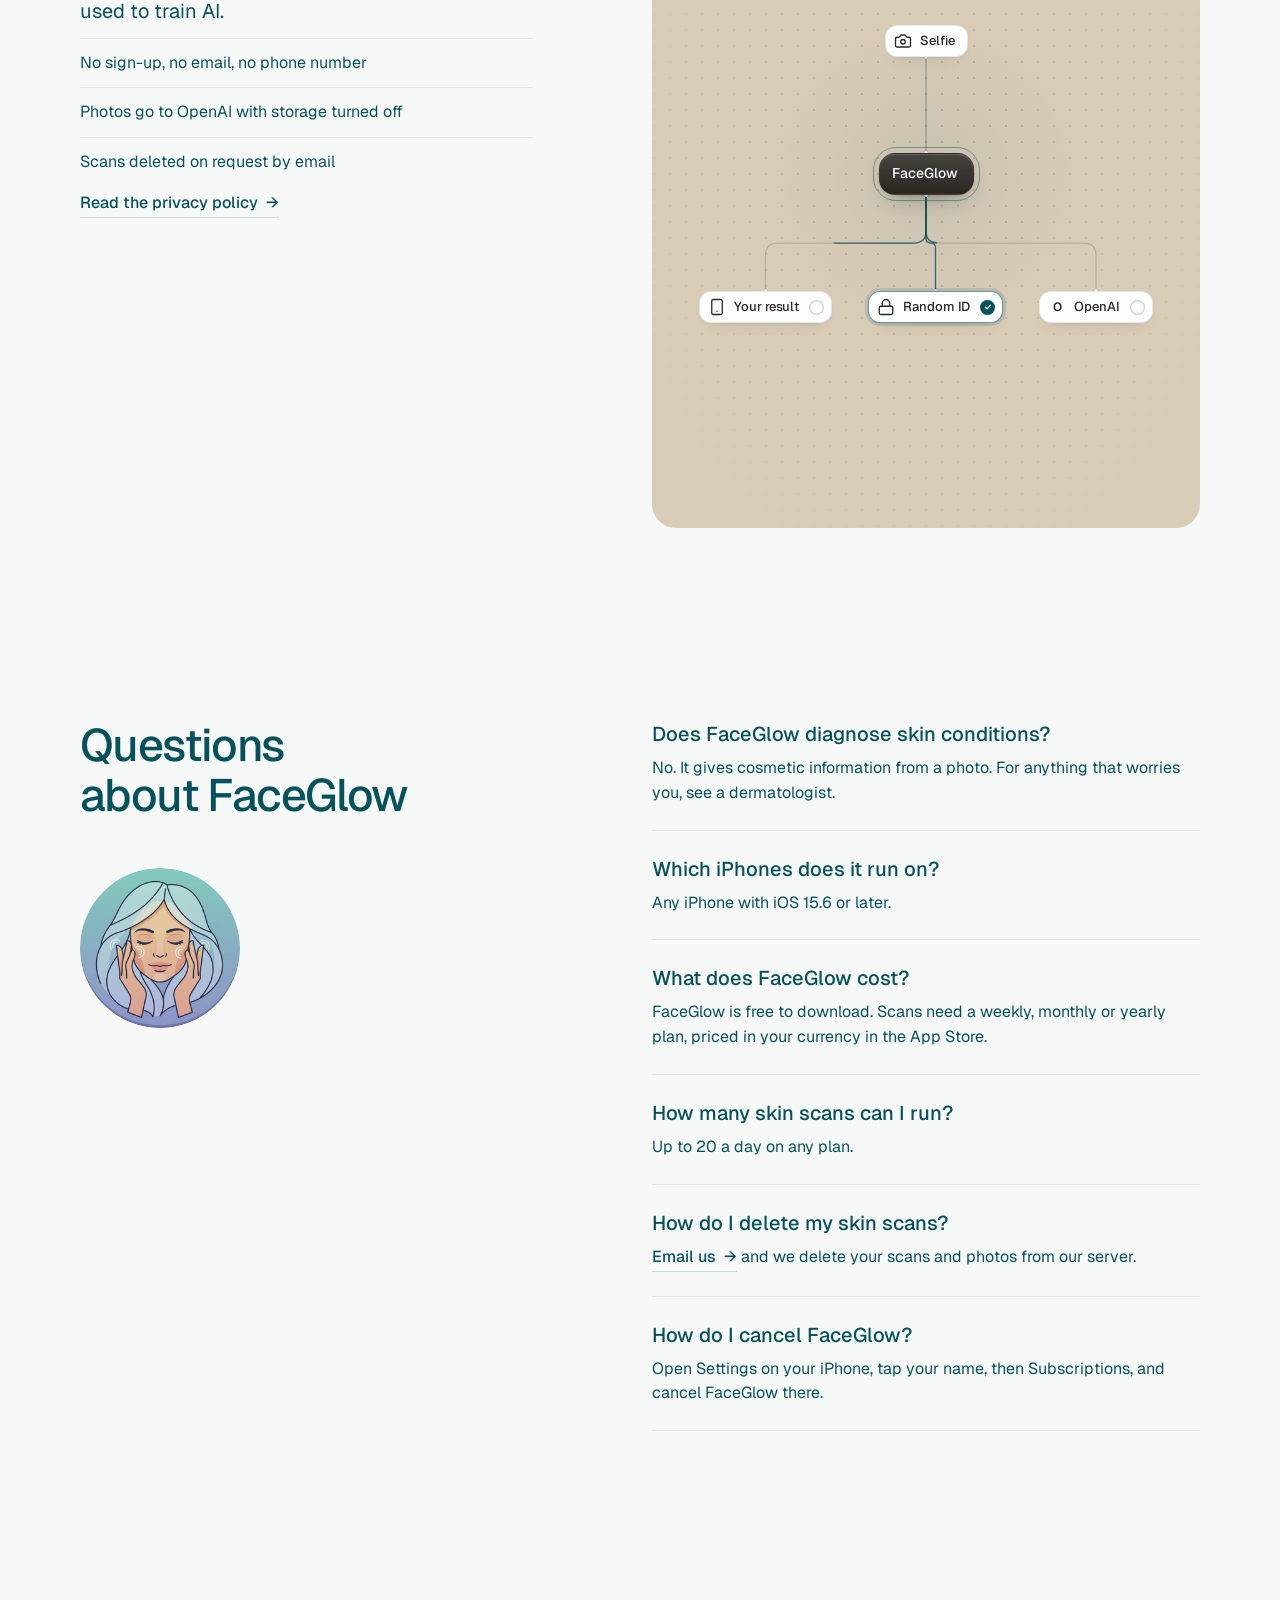
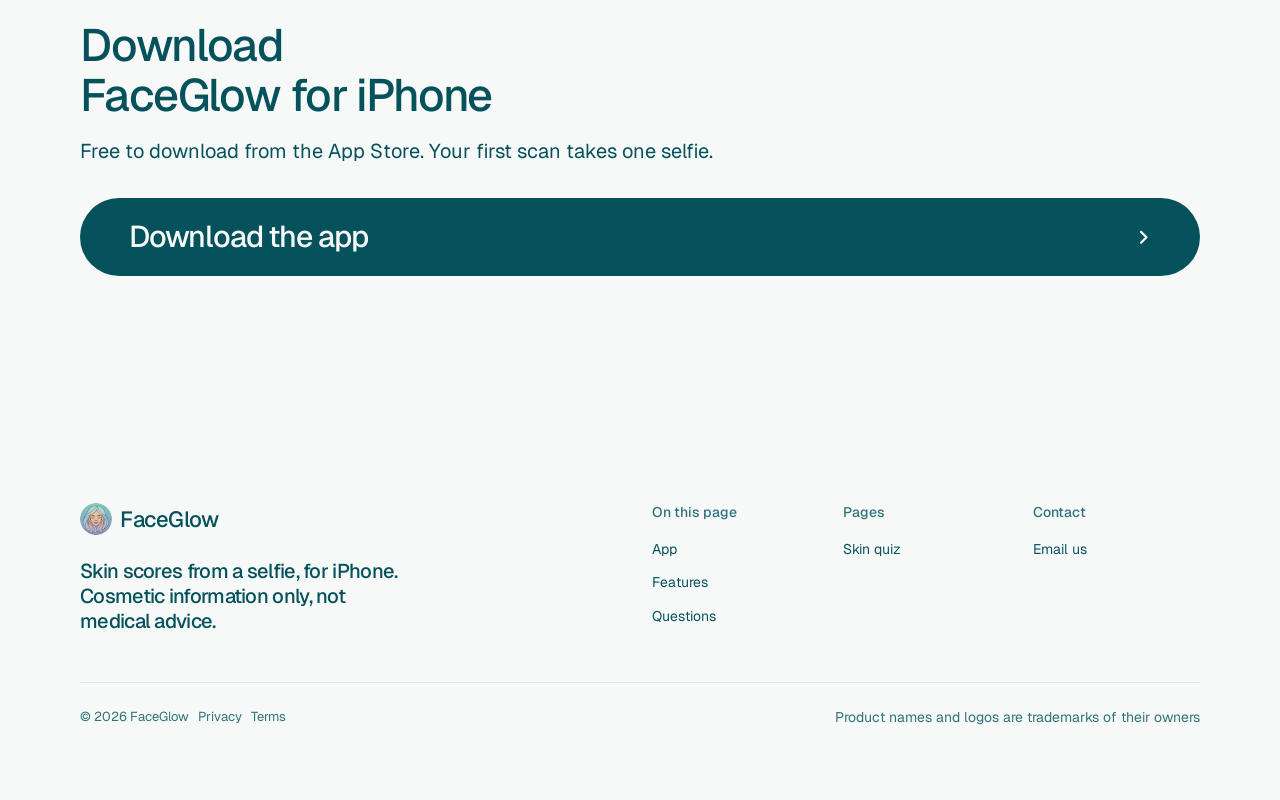
==== commit 82599ed9: "feat: yeni tasarım, sadeleşen gizlilik politikası ve CLAUDE.md - Ana sayfa, skin quiz, privacy polic" ====
--- a/index.html
+++ b/index.html
@@ -1,288 +1,413 @@
 <!doctype html>
-<html lang="en">
+<html lang="en" data-type="software" data-radius="round" data-ground="sand" data-buttons="arrow" data-motion>
 <head>
-  <meta charset="utf-8" />
-  <meta name="viewport" content="width=device-width, initial-scale=1" />
-  <title>FaceGlow — AI Skin Analysis App</title>
-  <meta name="description" content="FaceGlow is a modern skin analysis app that turns a selfie into elegant, personalized skincare insights in seconds." />
-  <link rel="preconnect" href="https://fonts.googleapis.com">
-  <link rel="preconnect" href="https://fonts.gstatic.com" crossorigin>
-  <link href="https://fonts.googleapis.com/css2?family=Manrope:wght@400;500;600;700;800&amp;family=Cormorant+Garamond:wght@500;600;700&amp;display=swap" rel="stylesheet">
-  <link rel="stylesheet" href="styles.css">
+<meta charset="utf-8">
+<meta name="viewport" content="width=device-width, initial-scale=1, viewport-fit=cover">
+<title>FaceGlow: AI skin analysis app for iPhone</title>
+<meta name="description" content="Take a selfie and FaceGlow scores 10 skin signals from 0 to 100, explains each one and saves every scan so you can compare over time.">
+<meta property="og:type" content="website">
+<meta property="og:title" content="FaceGlow: AI skin analysis app for iPhone">
+<meta property="og:description" content="Ten skin signals scored from one selfie, with every scan saved for comparison.">
+<meta property="og:image" content="share.jpg">
+<meta name="twitter:card" content="summary_large_image">
+<link rel="icon" href="favicon.png" type="image/png">
+<link rel="apple-touch-icon" href="img/apple-touch-icon.png">
+<meta name="theme-color" content="#f7f9f8">
+<!-- <link rel="canonical" href="https://[the client's domain]/"> -->
+<meta name="site-kind" content="software">
+<meta name="page-type" content="software">
+<link rel="preconnect" href="https://fonts.googleapis.com">
+<link rel="preconnect" href="https://fonts.gstatic.com" crossorigin>
+<link href="https://fonts.googleapis.com/css2?family=Geist:wght@400..700&family=Geist+Mono:wght@400..500&display=swap" rel="stylesheet">
+<link rel="stylesheet" href="assets/system.css">
+<link rel="stylesheet" href="assets/ui/cards.css">
+<link rel="stylesheet" href="assets/motion/motion.css">
+<link rel="stylesheet" href="assets/backgrounds/backgrounds.css">
+<link rel="stylesheet" href="assets/layout/layout.css">
+<link rel="stylesheet" href="assets/icons/icon.css">
+<style>
+:root {
+  --p-bg: #f7f9f8; --p-surface: #ebf0ee; --p-ink: #06525c; --p-muted: #2f737d;
+  --p-accent: #06525c; --p-accent-ink: #f7f9f8; --p-action: #06525c; --p-action-ink: #f7f9f8;
+  --p-inv-bg: #06525c; --p-inv-surface: #205d66; --p-inv-ink: #f7f9f8; --p-inv-muted: #c1d0d2;
+  --p-inv-accent: #f7f9f8; --p-inv-accent-ink: #06525c; --p-inv-action: #f7f9f8; --p-inv-action-ink: #06525c;
+  --font-display: "Geist", system-ui, sans-serif;
+  --font-text: "Geist", system-ui, sans-serif;
+  --font-mono: "Geist Mono", ui-monospace, "SFMono-Regular", Menlo, Consolas, monospace;
+  --display-weight: 500;
+  --display-tracking: -0.035em;
+  --display-tracking-xl: -0.045em;
+}
+</style>
+<link rel="stylesheet" href="assets/ui/base.css">
+<link rel="stylesheet" href="assets/diagrams/diagram.css">
+<script>document.documentElement.classList.add('m-enter');setTimeout(()=>document.documentElement.classList.add('m-enter-done'),700)</script>
+<script src="assets/backgrounds/backgrounds.js"></script>
+<script>document.documentElement.classList.add('mo-js');setTimeout(()=>document.documentElement.classList.add('mo-safe'),2500)</script>
+<link rel="modulepreload" href="assets/moments/moments.js">
+<link rel="modulepreload" href="assets/moments/lib.js">
+<link rel="modulepreload" href="assets/moments/word-highlight/moment.js">
+<!-- page CSS: only what sits inside a visual -->
+<style>
+  .nav__logo img { width: 32px; height: 32px; border-radius: 50%; }
+
+  /* body text in the ink (the palette's muted teal is for labels) */
+  .hero--centred .hero__lead, #signals .card p { color: var(--ink); }
+
+  /* hero window: the FaceGlow result card as live HTML */
+  .fg-win { background: #fff; color: #2b2233; border-radius: 16px; overflow: hidden; box-shadow: 0 0 0 1px rgb(6 82 92 / .1), 0 30px 70px -30px rgb(6 40 46 / .45); font: 400 14px/1.4 var(--font-text); }
+  .fg-win__bar { display: flex; align-items: center; gap: 10px; height: 44px; padding: 0 18px; border-bottom: 1px solid #f0e8ef; font-size: 13px; color: #6d5f73; }
+  .fg-win__bar b { color: #2b2233; font-weight: 500; }
+  .fg-win__bar .sp { flex: 1; }
+  .fg-win__body { display: grid; grid-template-columns: 240px minmax(0, 1fr); }
+  .fg-score { display: grid; justify-items: center; align-content: start; gap: 10px; padding: 24px 20px; border-right: 1px solid #f0e8ef; }
+  .fg-ring { --v: 83; width: 132px; aspect-ratio: 1; border-radius: 50%; display: grid; place-items: center;
+    background: radial-gradient(closest-side, #fff 84%, transparent 85%), conic-gradient(#d9739f calc(var(--v) * 1%), #f4e6ee 0); }
+  .fg-ring strong { font: 500 36px/1 var(--font-display); letter-spacing: -0.03em; }
+  .fg-ring small { font-size: 13px; color: #6d5f73; }
+  .fg-score__label { font-size: 15px; font-weight: 500; color: #b4507f; }
+  .fg-score__meta { font-size: 13px; color: #6d5f73; }
+  .fg-rows { padding: 14px 22px 8px; display: grid; gap: 2px; }
+  .fg-row { display: grid; grid-template-columns: minmax(0, 1fr) 120px 28px; align-items: center; gap: 12px; height: 34px; border-bottom: 1px solid #f6eff4; }
+  .fg-row span:first-child { white-space: nowrap; overflow: hidden; text-overflow: ellipsis; }
+  .fg-bar { height: 6px; border-radius: 3px; background: #f1e6ee; overflow: hidden; }
+  .fg-bar i { display: block; height: 100%; width: calc(var(--v) * 1%); border-radius: 3px; background: #8fcfa8; }
+  .fg-row--work .fg-bar i { background: #d9739f; }
+  .fg-row b { font-weight: 500; text-align: right; font-variant-numeric: tabular-nums; }
+  @media (max-width: 639px) {
+    .fg-win__body { grid-template-columns: minmax(0, 1fr); }
+    .fg-score { grid-template-columns: auto minmax(0, 1fr); justify-items: start; align-items: center; border-right: 0; border-bottom: 1px solid #f0e8ef; padding: 16px; column-gap: 16px; }
+    .fg-ring { width: 84px; grid-row: span 2; }
+    .fg-ring strong { font-size: 28px; }
+    .fg-ring small { display: none; }
+    .fg-rows { padding: 8px 16px; }
+    .fg-row { grid-template-columns: minmax(0, 1fr) 72px 26px; }
+    .fg-win__bar .fg-win__date { display: none; }
+    .fg-rows .fg-row:nth-child(n+4) { display: none; }
+    .fg-explain > :nth-child(n+3) { display: none; }
+  }
+
+  /* the four real screens of the app, rising out of the lit frame and fading at its foot */
+  .screens.frame { display: block; padding: var(--s-7) var(--s-7) 0; }
+  .screens.frame::before { display: none; }
+  .screens picture, .screens img { display: block; width: 100%; height: auto; }
+  .screens picture { -webkit-mask-image: linear-gradient(#000 75%, transparent); mask-image: linear-gradient(#000 75%, transparent); }
+  @media (max-width: 1023px) { .screens.frame { padding: var(--s-6) var(--s-6) 0; } }
+  @media (max-width: 639px) { .screens.frame { padding: var(--s-5) var(--s-5) 0; } }
+
+  /* feature cards: small pieces of the app's own result screens */
+  #signals .panel { --p-h: 300px; }
+  @media (max-width: 639px) { #signals .panel { --p-h: 180px; } }
+  .fg-card { background: #fff; color: #2b2233; border-radius: 14px; box-shadow: 0 0 0 1px rgb(6 82 92 / .1), 0 18px 40px -24px rgb(6 40 46 / .4); font: 400 13px/1.45 var(--font-text); padding: 16px 18px; }
+  .to-edge > .fg-card { height: 100%; }
+  .fg-card h4 { margin: 0 0 6px; font: 500 15px/1.3 var(--font-text); letter-spacing: 0; }
+  .fg-card .fg-row { height: 30px; grid-template-columns: minmax(0, 1fr) 96px 26px; }
+  .fg-explain { display: grid; grid-template-columns: 64px minmax(0, 1fr); gap: 14px; align-items: start; }
+  .fg-explain .fg-ring { --v: 88; width: 64px; background: radial-gradient(closest-side, #fff 80%, transparent 81%), conic-gradient(#8fcfa8 calc(var(--v) * 1%), #e7f3ec 0); }
+  .fg-explain .fg-ring[style] { background: radial-gradient(closest-side, #fff 80%, transparent 81%), conic-gradient(#d9739f calc(var(--v) * 1%), #f4e6ee 0); }
+  .fg-explain { row-gap: 20px; align-content: start; }
+  .fg-explain .fg-ring strong { font-size: 20px; }
+  .fg-explain p { margin: 0; color: #5d5163; font-size: 13px; }
+  .fg-chart svg { display: block; width: 100%; height: auto; }
+  .fg-chart .ln { fill: none; stroke: #d9739f; stroke-width: 2.5; stroke-linecap: round; stroke-linejoin: round; }
+  .fg-chart .ar { fill: #d9739f; opacity: .1; }
+  .fg-chart .gd { stroke: #f1e6ee; stroke-width: 1; }
+  .fg-chart circle { fill: #fff; stroke: #d9739f; stroke-width: 2; }
+  .fg-chart text { font: 400 11px var(--font-text); fill: #8b7d90; }
+  .fg-langs { display: flex; flex-wrap: wrap; gap: 6px; }
+  .fg-langs span { padding: 4px 10px; border-radius: 99px; background: #f6eff4; color: #4a3d50; font-size: 13px; }
+  .fg-tr { margin-top: 16px; padding-top: 14px; border-top: 1px solid #f1e6ee; }
+  .fg-tr p { margin: 0; color: #5d5163; }
+  .fg-langs span.is-on { background: #d9739f; color: #fff; }
+
+  /* the statement: one paragraph set large */
+  #statement .mo-wh__text { font: var(--display-weight) clamp(28px, 2.4vw + 14px, 52px)/1.18 var(--font-display); letter-spacing: -0.025em; max-width: 30ch; margin: var(--s-6) 0 0; }
+
+  .faq-logo { width: 160px; height: 160px; border-radius: 50%; }
+  @media (max-width: 1023px) { .faq-logo { width: 88px; height: 88px; } }
+  @media (max-width: 359px) { #privacy { --hm: 2; } }
+
+  /* privacy split: the diagram fills the frame */
+  #privacy .frame { padding: 0; }
+  #privacy .dg { position: absolute; inset: 0; }
+  .facts { list-style: none; margin: var(--s-3) 0 0; padding: 0; display: grid; gap: var(--s-3); }
+  .facts li { padding-top: var(--s-3); border-top: 1px solid var(--line); }
+</style>
 </head>
 <body>
-  <div class="page-shell">
-    <header class="site-header">
-      <a class="brand" href="index.html">
-        <img class="logo" src="logo.jpg" alt="FaceGlow logo" />
-        <div>
-          <h1 class="app-name">FaceGlow</h1>
-          <div class="tag">AI-powered skin clarity, styled like a luxury beauty app</div>
-        </div>
-      </a>
-
-      <nav class="nav">
-        <a class="pill-link" href="#experience">Experience</a>
-        <a class="pill-link" href="#how-it-works">How it works</a>
-        <a class="pill-link" href="skin-quiz.html">Skin Type Test</a>
-        <a class="primary appstore-button" href="https://apps.apple.com/us/app/faceglow-ai-skin-scanner/id6754194766" aria-label="Download FaceGlow on the App Store">
-          <span class="appstore-mark" aria-hidden="true">
-            <svg viewBox="0 0 24 24" role="img" focusable="false">
-              <path d="M8.42 4.39c.77-.93 2.02-1.63 3.1-1.69.14 1.28-.38 2.53-1.13 3.43-.76.94-1.98 1.66-3.15 1.56-.16-1.22.45-2.48 1.18-3.3Z"></path>
-              <path d="M16.96 12.93c.02 2.48 2.18 3.31 2.2 3.32-.02.06-.34 1.17-1.12 2.31-.68.98-1.38 1.96-2.49 1.98-1.09.02-1.44-.64-2.69-.64-1.26 0-1.65.62-2.67.66-1.07.04-1.88-1.07-2.56-2.05-1.39-2.01-2.45-5.68-1.02-8.15.71-1.22 1.99-1.99 3.37-2.01 1.05-.02 2.03.71 2.69.71.65 0 1.87-.88 3.15-.75.54.02 2.07.22 3.05 1.66-.08.05-1.82 1.06-1.81 2.96Z"></path>
-            </svg>
-          </span>
-          <span>Download on the App Store</span>
-        </a>
-      </nav>
-    </header>
-
-    <main>
-      <section class="hero">
-        <div class="hero-copy">
-          <span class="eyebrow">AI skin analysis app</span>
-          <h2>See FaceGlow like a real app, not a long article.</h2>
-          <p class="lead">Scan your face, watch the AI analyze key skin concerns, review a polished scorecard, and track your past analyses in one soft, premium mobile experience.</p>
-
-          <div class="hero-actions">
-            <a class="primary appstore-button" href="https://apps.apple.com/us/app/faceglow-ai-skin-scanner/id6754194766" aria-label="Get FaceGlow on the App Store">
-              <span class="appstore-mark" aria-hidden="true">
-                <svg viewBox="0 0 24 24" role="img" focusable="false">
-                  <path d="M8.42 4.39c.77-.93 2.02-1.63 3.1-1.69.14 1.28-.38 2.53-1.13 3.43-.76.94-1.98 1.66-3.15 1.56-.16-1.22.45-2.48 1.18-3.3Z"></path>
-                  <path d="M16.96 12.93c.02 2.48 2.18 3.31 2.2 3.32-.02.06-.34 1.17-1.12 2.31-.68.98-1.38 1.96-2.49 1.98-1.09.02-1.44-.64-2.69-.64-1.26 0-1.65.62-2.67.66-1.07.04-1.88-1.07-2.56-2.05-1.39-2.01-2.45-5.68-1.02-8.15.71-1.22 1.99-1.99 3.37-2.01 1.05-.02 2.03.71 2.69.71.65 0 1.87-.88 3.15-.75.54.02 2.07.22 3.05 1.66-.08.05-1.82 1.06-1.81 2.96Z"></path>
+<!-- type: software (an iPhone app: AI skin analysis)
+     deal: hero centred, nav nav-mega, close close-type, footer footer-columns, rhythm space, buttons arrow,
+           mark initial (replaced by the client's logo), palette teal-on-paper, type geist, radius round,
+           ground sand, effect grain-gradient (hero window ground)
+     moments: word-highlight in #statement (the one statement the page stands on: what the app can and cannot tell) -->
+<header class="nav">
+  <div class="wrap nav__bar">
+    <a class="skip-link" href="#top">Skip to content</a>
+    <a class="nav__logo" href="#top"><img src="img/logo-96.png" alt="" width="32" height="32">FaceGlow</a>
+    <nav class="nav__links" aria-label="Main">
+      <div class="nav__item"><a class="nav__link" href="#app">App</a></div>
+      <div class="nav__item">
+        <a class="nav__link" href="#signals">Features <svg class="chev" viewBox="0 0 12 12" aria-hidden="true"><path d="M3 4.5l3 3 3-3" fill="none" stroke="currentColor" stroke-width="1.5" stroke-linecap="round" stroke-linejoin="round"/></svg></a>
+        <div class="nav__menu">
+          <div class="wrap grid">
+            <div class="menu-col span-3">
+              <p class="t-label">Results</p>
+              <a href="#scores">Scores<span>Ten signals, 0 to 100</span></a>
+              <a href="#explain">Explanations<span>A paragraph for each score</span></a>
+            </div>
+            <div class="menu-col span-3">
+              <p class="t-label">Over time</p>
+              <a href="#history">History<span>Every scan saved on your phone</span></a>
+              <a href="#languages">Languages<span>Results in 19 languages</span></a>
+            </div>
+            <a class="menu-card span-3 start-10" href="#app">
+              <div class="panel"><img class="frame__img" src="img/results-400.webp" alt="The FaceGlow score card showing 83 out of 100" style="object-position: top"></div>
+              <span class="t-card">The score card</span>
+              <span class="t-small muted">See all four screens</span>
+            </a>
+          </div>
+        </div>
+      </div>
+      <div class="nav__item"><a class="nav__link" href="#privacy">Privacy</a></div>
+      <div class="nav__item"><a class="nav__link" href="#questions">Questions</a></div>
+    </nav>
+    <div class="nav__actions">
+      <a class="nav__link" href="skin-quiz.html">Skin quiz</a>
+      <a class="btn btn--primary" href="https://apps.apple.com/us/app/faceglow-ai-skin-scanner/id6754194766">Download the app</a>
+    </div>
+    <button class="nav__toggle" type="button" aria-expanded="false" aria-label="Menu">
+      <svg width="18" height="18" viewBox="0 0 18 18" aria-hidden="true"><path d="M2 5h14M2 13h14" stroke="currentColor" stroke-width="1.6" stroke-linecap="round"/></svg>
+    </button>
+  </div>
+</header>
+
+<main id="top">
+  <section class="hero hero--centred" data-enter aria-labelledby="hero-h">
+    <div class="wrap"><div class="hero-text">
+      <div class="hero__c">
+        <a class="pill" href="#languages"><span>Results in 19 languages</span><span class="muted">See the list</span></a>
+        <h1 id="hero-h">AI skin analysis app for iPhone</h1>
+        <p class="hero__lead">Take one selfie and FaceGlow scores 10 skin signals from 0 to 100, from dark circles to pores, then saves the scan so you can compare.</p>
+        <div class="btn-row">
+          <a class="btn btn--primary" href="https://apps.apple.com/us/app/faceglow-ai-skin-scanner/id6754194766">Download the app<svg class="m-arrow" viewBox="0 0 12 12" aria-hidden="true"><path class="m-arrow__stem" d="M1 6h8"/><path class="m-arrow__head" d="M4.5 2.5 8 6l-3.5 3.5"/></svg></a>
+          <a class="btn btn--secondary" href="skin-quiz.html">Take the skin quiz</a>
+        </div>
+      </div>
+      <div class="hero__window" data-fx="grain-gradient" data-fx-seed="7" role="img" aria-label="A FaceGlow result: an overall score of 83 out of 100 with scores for under-eye bags, dark circles, redness and pores">
+        <div class="ly-piece fg-win" aria-hidden="true">
+          <div class="fg-win__bar"><b>Your scan</b><span class="fg-win__date">27 October 2025</span><span class="sp"></span><span>Normal skin</span></div>
+          <div class="fg-win__body">
+            <div class="fg-score">
+              <div class="fg-ring"><span><strong>83</strong><small>/100</small></span></div>
+              <span class="fg-score__label">Excellent</span>
+              <span class="fg-score__meta">10 signals checked</span>
+            </div>
+            <div class="fg-rows" data-ly-steps="700">
+              <div class="fg-row"><span>Under-eye bags</span><span class="fg-bar"><i style="--v: 88"></i></span><b>88</b></div>
+              <div class="fg-row"><span>Dark circles</span><span class="fg-bar"><i style="--v: 87"></i></span><b>87</b></div>
+              <div class="fg-row" data-step><span>Redness</span><span class="fg-bar"><i style="--v: 81"></i></span><b>81</b></div>
+              <div class="fg-row fg-row--work" data-step><span>Pores</span><span class="fg-bar"><i style="--v: 72"></i></span><b>72</b></div>
+              <div class="fg-row" data-step><span>Dryness</span><span class="fg-bar"><i style="--v: 84"></i></span><b>84</b></div>
+              <div class="fg-row" data-step><span>Wrinkles</span><span class="fg-bar"><i style="--v: 90"></i></span><b>90</b></div>
+            </div>
+          </div>
+        </div>
+      </div>
+    </div></div>
+  </section>
+
+  <section class="section" id="app" aria-labelledby="app-h">
+    <div class="wrap">
+      <div class="grid grid--top">
+        <h2 class="span-5" id="app-h">The FaceGlow app in 4 screens</h2>
+        <p class="span-6 start-7 t-lead">Frame your face inside the guide, wait while each signal is read, open the score card, and find every past scan under History. <a class="link" href="#signals">See what each score covers</a></p>
+      </div>
+      <div class="frame frame--lit screens fill">
+        <picture>
+          <source media="(max-width: 639px)" srcset="img/screens-2.webp">
+          <img src="img/screens-4.webp" width="2376" height="1110" alt="Four FaceGlow screens: the camera with a face guide, the analysis in progress, the score card and the list of past scans" loading="lazy" data-source="client" data-subject="FaceGlow app screens">
+        </picture>
+      </div>
+    </div>
+  </section>
+
+  <section class="section g2" id="signals" aria-labelledby="signals-h">
+    <div class="wrap">
+      <div class="group">
+        <div class="section-head">
+          <h2 id="signals-h">What a FaceGlow scan gives you. <span class="muted">Scores, reasons and a record.</span></h2>
+        </div>
+        <div class="grid">
+          <article class="card card--row card--open span-6 m-nolift" id="scores">
+            <h3>Scores ten skin signals</h3>
+            <p>Under-eye bags, dark circles, redness, acne, dryness, dark spots, pores, oiliness, firmness and wrinkles.</p>
+            <div class="panel" data-fx="grain-gradient" data-fx-seed="21" data-fx-params='{"drift":0}'>
+              <div class="stage stage--fade-b"><div class="at-rise fit to-edge" style="--fit-max:400px;--ax:max(24px, 50% - 200px);--ay:40px;--ay-sm:16px">
+                <div class="fg-card" role="img" aria-label="Scores for all ten skin signals, with dark spots the lowest at 68">
+                  <h4>Skin signals</h4>
+                  <div class="fg-row"><span>Under-eye bags</span><span class="fg-bar"><i style="--v: 88"></i></span><b>88</b></div>
+                  <div class="fg-row"><span>Dark circles</span><span class="fg-bar"><i style="--v: 87"></i></span><b>87</b></div>
+                  <div class="fg-row"><span>Redness</span><span class="fg-bar"><i style="--v: 81"></i></span><b>81</b></div>
+                  <div class="fg-row"><span>Acne</span><span class="fg-bar"><i style="--v: 79"></i></span><b>79</b></div>
+                  <div class="fg-row"><span>Dryness</span><span class="fg-bar"><i style="--v: 84"></i></span><b>84</b></div>
+                  <div class="fg-row fg-row--work"><span>Dark spots</span><span class="fg-bar"><i style="--v: 68"></i></span><b>68</b></div>
+                  <div class="fg-row"><span>Pores</span><span class="fg-bar"><i style="--v: 72"></i></span><b>72</b></div>
+                  <div class="fg-row"><span>Oiliness</span><span class="fg-bar"><i style="--v: 76"></i></span><b>76</b></div>
+                  <div class="fg-row"><span>Firmness</span><span class="fg-bar"><i style="--v: 86"></i></span><b>86</b></div>
+                  <div class="fg-row"><span>Wrinkles</span><span class="fg-bar"><i style="--v: 90"></i></span><b>90</b></div>
+                </div>
+              </div></div>
+            </div>
+          </article>
+          <article class="card card--row card--open span-6 m-nolift" id="explain">
+            <h3>Explains each skin score</h3>
+            <p>Each signal comes with a short paragraph on what the photo shows and what tends to help.</p>
+            <div class="panel" data-fx="grain-gradient" data-fx-seed="34" data-fx-params='{"drift":0}'>
+              <div class="stage stage--fade-b"><div class="at-rise fit to-edge" style="--fit-max:420px;--ax:max(24px, 50% - 210px);--ay:48px;--ay-sm:16px">
+                <div class="fg-card fg-explain" role="img" aria-label="Explanations for the under-eye bags score of 88 and the dark spots score of 68">
+                  <div class="fg-ring"><strong>88</strong></div>
+                  <div>
+                    <h4>Under-eye bags</h4>
+                    <p>No visible puffiness or swelling under the eyes. Steady sleep and enough water usually keep this area flat. A light massage with an eye cream can also help in the morning.</p>
+                  </div>
+                  <div class="fg-ring" style="--v: 68"><strong>68</strong></div>
+                  <div>
+                    <h4>Dark spots</h4>
+                    <p>A few small brown spots on the cheeks, most likely from sun exposure. Daily sunscreen can keep them from getting darker.</p>
+                  </div>
+                </div>
+              </div></div>
+            </div>
+          </article>
+        </div>
+      </div>
+      <div class="grid">
+        <article class="card card--row card--open span-6 m-nolift" id="history">
+          <h3>Charts your skin scores over time</h3>
+          <p>Every scan stays in History on your phone, so you can see whether a new routine moves the numbers.</p>
+          <div class="panel" data-fx="grain-gradient" data-fx-seed="48" data-fx-params='{"drift":0}'>
+            <div class="stage stage--fade-b"><div class="at-rise fit to-edge" style="--fit-max:420px;--ax:max(24px, 50% - 210px);--ay:40px;--ay-sm:16px">
+              <div class="fg-card fg-chart" role="img" aria-label="A line chart of overall scores rising from 76 to 84 over six scans">
+                <h4>Overall score</h4>
+                <svg viewBox="0 0 380 170" aria-hidden="true">
+                  <line class="gd" x1="0" y1="20" x2="380" y2="20"/><line class="gd" x1="0" y1="75" x2="380" y2="75"/><line class="gd" x1="0" y1="130" x2="380" y2="130"/>
+                  <text x="0" y="14">90</text><text x="0" y="69">80</text><text x="0" y="124">70</text>
+                  <path class="ar" d="M30 108 L100 97 L170 86 L240 92 L310 70 L370 64 L370 130 L30 130 Z"/>
+                  <path class="ln" d="M30 108 L100 97 L170 86 L240 92 L310 70 L370 64"/>
+                  <circle cx="30" cy="108" r="4"/><circle cx="100" cy="97" r="4"/><circle cx="170" cy="86" r="4"/><circle cx="240" cy="92" r="4"/><circle cx="310" cy="70" r="4"/><circle cx="370" cy="64" r="4"/>
+                  <text x="18" y="158">6 Oct</text><text x="156" y="158">20 Oct</text><text x="296" y="158">3 Nov</text>
                 </svg>
-              </span>
-              <span>Get FaceGlow on the App Store</span>
-            </a>
-            <a class="secondary" href="skin-quiz.html">Take the fun skin type test</a>
+                <div class="fg-row"><span>3 Nov</span><span class="fg-bar"><i style="--v: 84"></i></span><b>84</b></div>
+                <div class="fg-row"><span>27 Oct</span><span class="fg-bar"><i style="--v: 83"></i></span><b>83</b></div>
+                <div class="fg-row"><span>20 Oct</span><span class="fg-bar"><i style="--v: 80"></i></span><b>80</b></div>
+              </div>
+            </div></div>
           </div>
-
-          <div class="hero-list">
-            <span>Live face capture guidance</span>
-            <span>Detailed AI skin parameters</span>
-            <span>History and progress tracking</span>
-          </div>
-
-          <div class="stats-row">
-            <div class="stat">
-              <strong>4 core screens</strong>
-              <span>Capture, analysis, results, and history all shown right on the homepage</span>
-            </div>
-            <div class="stat">
-              <strong>10 parameters</strong>
-              <span>From dark circles and pores to texture, redness, hydration, and more</span>
-            </div>
-            <div class="stat">
-              <strong>Premium flow</strong>
-              <span>A calmer, beauty-first app journey with polished visuals and quick feedback</span>
-            </div>
-          </div>
-        </div>
-
-        <div class="hero-visual" aria-label="FaceGlow app screens preview">
-          <div class="phone-stage">
-            <figure class="phone-card phone-main">
-              <img src="ss/3.png" alt="FaceGlow skin results screen" />
-            </figure>
-            <figure class="phone-card phone-float phone-bottom">
-              <img src="ss/1.png" alt="FaceGlow face capture screen" />
-            </figure>
-          </div>
-          <div class="preview-note">
-            <strong>From selfie to score in a few taps</strong>
-            <p>Users can capture, analyze, review their results, and revisit previous reports without leaving the same elegant mobile flow.</p>
-          </div>
-        </div>
-      </section>
-
-      <section class="section">
-        <div class="legal-callout">
-          <strong>Important disclaimer</strong>
-          <p>This app provides general cosmetic and skincare information for educational purposes only. It does not provide medical diagnosis, treatment, or professional dermatological advice, is not a medical device, and should not be used to diagnose or treat any skin condition. Always consult a qualified dermatologist or physician for any skin health concerns or before making medical decisions.</p>
-        </div>
-      </section>
-
-      <section class="section" id="experience">
-        <div class="section-heading">
-          <h3>Inside the app</h3>
-          <p>The homepage now shows the real product flow with visual screens first, so it feels much closer to an App Store landing page.</p>
-        </div>
-
-        <div class="screenshot-grid">
-          <article class="screen-card">
-            <div class="screen-frame">
-              <img src="ss/1.png" alt="FaceGlow analyze screen" loading="lazy" />
-            </div>
-            <div class="screen-copy">
-              <strong>Smart capture</strong>
-              <p>Guided face framing helps users start the scan with confidence.</p>
-            </div>
-          </article>
-
-          <article class="screen-card">
-            <div class="screen-frame">
-              <img src="ss/2.png" alt="FaceGlow AI analysis in progress" loading="lazy" />
-            </div>
-            <div class="screen-copy">
-              <strong>Live AI analysis</strong>
-              <p>Soft progress feedback keeps the experience feeling premium and active.</p>
-            </div>
-          </article>
-
-          <article class="screen-card">
-            <div class="screen-frame">
-              <img src="ss/3.png" alt="FaceGlow skin parameters results" loading="lazy" />
-            </div>
-            <div class="screen-copy">
-              <strong>Detailed results</strong>
-              <p>Skin score and parameter cards turn each scan into a useful beauty snapshot.</p>
-            </div>
-          </article>
-
-          <article class="screen-card">
-            <div class="screen-frame">
-              <img src="ss/4.png" alt="FaceGlow previous analyses history" loading="lazy" />
-            </div>
-            <div class="screen-copy">
-              <strong>Track your history</strong>
-              <p>Previous analyses stay visible so users can revisit and compare their journey.</p>
-            </div>
-          </article>
-        </div>
-      </section>
-
-      <section class="section">
-        <div class="section-heading">
-          <h3>Why people open FaceGlow</h3>
-          <p>Short, visual, and confidence-building. The experience is designed to feel useful from the first tap.</p>
-        </div>
-
-        <div class="feature-grid compact-feature-grid">
-          <article class="feature-card">
-            <div class="icon-badge">01</div>
-            <h4>Instant scan flow</h4>
-            <p>Open the app, take a guided photo, and move straight into analysis.</p>
-          </article>
-
-          <article class="feature-card">
-            <div class="icon-badge">02</div>
-            <h4>Clear beauty insights</h4>
-            <p>Review visible concerns in a softer, easier-to-read format instead of dense reports.</p>
-          </article>
-
-          <article class="feature-card">
-            <div class="icon-badge">03</div>
-            <h4>Return and compare</h4>
-            <p>Use saved results and repeated scans to track progress over time.</p>
-          </article>
-        </div>
-      </section>
-
-      <section class="section" id="how-it-works">
-        <div class="flow-grid">
-          <article class="flow-card">
-            <div class="section-heading" style="margin-bottom:0;">
-              <h3 style="font-size:2.8rem;">How FaceGlow works</h3>
-              <p>Quick to understand, visual on first glance, and designed to sell the mobile experience immediately.</p>
-            </div>
-
-            <div class="step-list">
-              <div class="step">
-                <div class="step-number">1</div>
-                <div>
-                  <h4>Capture your face</h4>
-                  <p>Start with the analyzer screen and frame your selfie inside the guided outline.</p>
+        </article>
+        <article class="card card--row card--open span-6 m-nolift" id="languages">
+          <h3>Writes results in 19 languages</h3>
+          <p>The app and its explanations follow your iPhone's language, from Türkçe and Deutsch to 日本語.</p>
+          <div class="panel" data-fx="grain-gradient" data-fx-seed="63" data-fx-params='{"drift":0}'>
+            <div class="stage stage--fade-b"><div class="at-rise fit to-edge" style="--fit-max:420px;--ax:max(24px, 50% - 210px);--ay:40px;--ay-sm:16px">
+              <div class="fg-card" role="img" aria-label="The 19 languages FaceGlow writes results in">
+                <h4>Language</h4>
+                <div class="fg-langs" aria-hidden="true">
+                  <span>English</span><span class="is-on">Türkçe</span><span>Deutsch</span><span>Español</span><span>Français</span><span>Italiano</span><span>Português</span><span>Nederlands</span><span>Svenska</span><span>Norsk</span><span>Suomi</span><span>Polski</span><span>Русский</span><span>Ελληνικά</span><span>العربية</span><span>日本語</span><span>한국어</span><span>中文</span><span>ไทย</span>
+                </div>
+                <div class="fg-tr" lang="tr">
+                  <h4>Göz altı torbaları · 88</h4>
+                  <p>Göz altında belirgin bir şişlik görünmüyor. Düzenli uyku ve yeterli su bu bölgeyi düz tutmaya yardımcı olabilir.</p>
                 </div>
               </div>
-              <div class="step">
-                <div class="step-number">2</div>
-                <div>
-                  <h4>Let the AI process the scan</h4>
-                  <p>FaceGlow checks visible skin signals and builds a clean, premium analysis flow.</p>
-                </div>
-              </div>
-              <div class="step">
-                <div class="step-number">3</div>
-                <div>
-                  <h4>Review your score and details</h4>
-                  <p>See the overall score, individual parameters, and a more polished beauty summary.</p>
-                </div>
-              </div>
-              <div class="step">
-                <div class="step-number">4</div>
-                <div>
-                  <h4>Come back to your history</h4>
-                  <p>Revisit earlier analyses to compare changes and keep your routine on track.</p>
-                </div>
-              </div>
-            </div>
-          </article>
-
-          <aside class="flow-card routine-panel">
-            <div class="routine-item">
-              <small>Visible concerns</small>
-              <p>Dark circles, under-eye bags, pores, texture, redness, hydration, oiliness, tone, and other cosmetic skin signals.</p>
-            </div>
-            <div class="routine-item">
-              <small>Best for</small>
-              <p>Users who want a quick beauty-tech readout before adjusting products, habits, or routine consistency.</p>
-            </div>
-            <div class="routine-item">
-              <small>Premium</small>
-              <p>Unlimited analyses, history tracking, polished score views, advanced recommendations, and a cleaner app experience.</p>
-            </div>
-          </aside>
-        </div>
-      </section>
-
-      <section class="cta-banner">
-        <div>
-          <h4>Open the app feel first, then explore more.</h4>
-          <p>The homepage now leads with the product itself: real screens, a clearer mobile journey, and a direct path into the App Store or skin type test.</p>
-        </div>
-        <div class="cta-panel">
-          <ul>
-            <li>Preview the real app flow on the homepage</li>
-            <li class="appstore-bullet">
-              <span class="appstore-mark" aria-hidden="true">
-                <svg viewBox="0 0 24 24" role="img" focusable="false">
-                  <path d="M8.42 4.39c.77-.93 2.02-1.63 3.1-1.69.14 1.28-.38 2.53-1.13 3.43-.76.94-1.98 1.66-3.15 1.56-.16-1.22.45-2.48 1.18-3.3Z"></path>
-                  <path d="M16.96 12.93c.02 2.48 2.18 3.31 2.2 3.32-.02.06-.34 1.17-1.12 2.31-.68.98-1.38 1.96-2.49 1.98-1.09.02-1.44-.64-2.69-.64-1.26 0-1.65.62-2.67.66-1.07.04-1.88-1.07-2.56-2.05-1.39-2.01-2.45-5.68-1.02-8.15.71-1.22 1.99-1.99 3.37-2.01 1.05-.02 2.03.71 2.69.71.65 0 1.87-.88 3.15-.75.54.02 2.07.22 3.05 1.66-.08.05-1.82 1.06-1.81 2.96Z"></path>
-                </svg>
-              </span>
-              <span>Download FaceGlow from the App Store</span>
-            </li>
-            <li>Take the skin type test as a lighter first interaction</li>
+            </div></div>
+          </div>
+        </article>
+      </div>
+    </div>
+  </section>
+
+  <section class="section statement" id="statement" data-moment="word-highlight" aria-labelledby="statement-h">
+    <div class="wrap">
+      <h2 class="t-label" id="statement-h">What a skin scan can tell you</h2>
+      <p class="mo-wh__text">FaceGlow reads what a camera can see: puffiness, dark circles, redness, spots, pores and lines. It is <strong>not a medical device</strong> and gives no diagnosis, so take any worry about your skin to a dermatologist.</p>
+    </div>
+  </section>
+
+  <section class="section" id="privacy" aria-labelledby="privacy-h">
+    <div class="wrap">
+      <div class="grid grid--top fill">
+        <div class="span-5 stack-4">
+          <h2 id="privacy-h">Your skin scans carry no name or email</h2>
+          <p class="t-lead">FaceGlow needs no account. Each scan is kept under a random ID, and your photos are never used to train AI.</p>
+          <ul class="facts">
+            <li>No sign-up, no email, no phone number</li>
+            <li>Photos go to OpenAI with storage turned off</li>
+            <li>Scans deleted on request by email</li>
           </ul>
-          <div class="hero-actions" style="margin-top:18px;">
-            <a class="primary" href="skin-quiz.html">Open Skin Type Test</a>
-            <a class="secondary" href="privacy-policy.html">Privacy Policy</a>
-          </div>
-        </div>
-      </section>
-    </main>
-
-    <footer class="site-footer">
-      <div>© <span id="year"></span> FaceGlow</div>
-      <div class="footer-links">
-        <a href="skin-quiz.html">Skin Type Test</a>
-        <a href="privacy-policy.html">Privacy Policy</a>
-        <a href="terms-of-use.html">Terms of Use</a>
-        <a class="appstore-footer-link" href="https://apps.apple.com/us/app/faceglow-ai-skin-scanner/id6754194766" aria-label="FaceGlow on the App Store">
-          <span class="appstore-mark" aria-hidden="true">
-            <svg viewBox="0 0 24 24" role="img" focusable="false">
-              <path d="M8.42 4.39c.77-.93 2.02-1.63 3.1-1.69.14 1.28-.38 2.53-1.13 3.43-.76.94-1.98 1.66-3.15 1.56-.16-1.22.45-2.48 1.18-3.3Z"></path>
-              <path d="M16.96 12.93c.02 2.48 2.18 3.31 2.2 3.32-.02.06-.34 1.17-1.12 2.31-.68.98-1.38 1.96-2.49 1.98-1.09.02-1.44-.64-2.69-.64-1.26 0-1.65.62-2.67.66-1.07.04-1.88-1.07-2.56-2.05-1.39-2.01-2.45-5.68-1.02-8.15.71-1.22 1.99-1.99 3.37-2.01 1.05-.02 2.03.71 2.69.71.65 0 1.87-.88 3.15-.75.54.02 2.07.22 3.05 1.66-.08.05-1.82 1.06-1.81 2.96Z"></path>
-            </svg>
-          </span>
-          <span>App Store</span>
-        </a>
-      </div>
-    </footer>
+          <p><a class="link" href="privacy-policy.html">Read the privacy policy</a></p>
+        </div>
+        <div class="frame frame--split frame--fill frame--lit span-6 start-7">
+          <div class="dg" data-diagram data-dg-still><script type="application/json">{"layout": "lanes", "alt": "A selfie goes to FaceGlow, which sends the result to your phone, keeps a copy under a random ID and asks OpenAI with storage turned off.", "input": {"label": "Selfie", "icon": "ui:camera", "sub": "One photo"}, "core": {"label": "FaceGlow"}, "lanes": [{"label": "Your result", "icon": "ui:smartphone", "done": true, "sub": "10 scores"}, {"label": "Random ID", "icon": "ui:lock", "done": true, "sub": "No name"}, {"label": "OpenAI", "icon": "openai", "done": true, "sub": "Storage off"}]}</script></div>
+        </div>
+      </div>
+    </div>
+  </section>
+
+  <section class="section" id="questions" aria-labelledby="questions-h">
+    <div class="wrap">
+      <div class="grid grid--top">
+        <div class="span-5 stack-4">
+          <div class="section-head"><h2 id="questions-h">Questions about FaceGlow</h2></div>
+          <img class="faq-logo" src="img/logo-256.png" width="160" height="160" alt="The FaceGlow app icon: a face with hands on the cheeks" loading="lazy" data-source="client" data-subject="FaceGlow app icon">
+        </div>
+        <div class="faq span-6 start-7">
+          <div class="faq__item"><h3>Does FaceGlow diagnose skin conditions?</h3><p>No. It gives cosmetic information from a photo. For anything that worries you, see a dermatologist.</p></div>
+          <div class="faq__item"><h3>Which iPhones does it run on?</h3><p>Any iPhone with iOS 15.6 or later.</p></div>
+          <div class="faq__item"><h3>What does FaceGlow cost?</h3><p>FaceGlow is free to download. Scans need a weekly, monthly or yearly plan, priced in your currency in the App Store.</p></div>
+          <div class="faq__item"><h3>How many skin scans can I run?</h3><p>Up to 20 a day on any plan.</p></div>
+          <div class="faq__item"><h3>How do I delete my skin scans?</h3><p><a class="link" href="mailto:softechabn@gmail.com">Email us</a> and we delete your scans and photos from our server.</p></div>
+          <div class="faq__item"><h3>How do I cancel FaceGlow?</h3><p>Open Settings on your iPhone, tap your name, then Subscriptions, and cancel FaceGlow there.</p></div>
+        </div>
+      </div>
+    </div>
+  </section>
+</main>
+
+<footer class="footer closing" id="contact" aria-labelledby="close-h">
+  <div class="wrap">
+    <div class="closing__cta close--type">
+      <div class="section-head">
+        <h2 id="close-h">Download FaceGlow for iPhone</h2>
+        <p>Free to download from the App Store. Your first scan takes one selfie.</p>
+      </div>
+      <a class="btn btn--primary btn--xl btn--wide" href="https://apps.apple.com/us/app/faceglow-ai-skin-scanner/id6754194766">Download the app<svg class="m-arrow" viewBox="0 0 12 12" aria-hidden="true"><path class="m-arrow__stem" d="M1 6h8"/><path class="m-arrow__head" d="M4.5 2.5 8 6l-3.5 3.5"/></svg></a>
+    </div>
+    <div class="closing__links">
+      <div class="grid">
+        <div class="span-4 stack-4">
+          <a class="nav__logo" href="#top"><img src="img/logo-96.png" alt="" width="32" height="32">FaceGlow</a>
+          <p class="footer__lede">Skin scores from a selfie, for iPhone. Cosmetic information only, not medical advice.</p>
+        </div>
+        <div class="span-2 start-7 footer__col"><h3>On this page</h3><ul><li><a href="#app">App</a></li><li><a href="#signals">Features</a></li><li><a href="#questions">Questions</a></li></ul></div>
+        <div class="span-2 footer__col"><h3>Pages</h3><ul><li><a href="skin-quiz.html">Skin quiz</a></li></ul></div>
+        <div class="span-2 footer__col"><h3>Contact</h3><ul><li><a href="mailto:softechabn@gmail.com">Email us</a></li></ul></div>
+      </div>
+      <div class="footer__legal">
+        <span>&copy; 2026 FaceGlow &nbsp; <a href="privacy-policy.html">Privacy</a> &nbsp; <a href="terms-of-use.html">Terms</a></span>
+        <div class="socials"></div>
+        <span class="t-small">Product names and logos are trademarks of their owners</span>
+      </div>
+    </div>
   </div>
-
-  <script>
-    document.getElementById('year').textContent = new Date().getFullYear();
-  </script>
+</footer>
+
+<nav class="actionbar" aria-label="Quick actions">
+  <a class="btn btn--primary" href="https://apps.apple.com/us/app/faceglow-ai-skin-scanner/id6754194766">Download the app</a>
+</nav>
+
+<script type="module" src="assets/system.js"></script>
+<script type="module" src="assets/motion/motion.js"></script>
+<script type="module" src="assets/layout/layout.js"></script>
+<script type="module" src="assets/diagrams/mount.js"></script>
 </body>
 </html>
--- a/assets/system.css
+++ b/assets/system.css
@@ -0,0 +1,1328 @@
+/*
+  taste-skill system.css - the one system for the page. Link it first, then assets/ui/cards.css (the
+  feature card, its panel and the fragment placements), then set the palette (--p-*), the fonts and
+  the radius set on :root in the page (node scripts/start.mjs prints that block).
+  Do not add a second grid, spacing scale, type scale, radius scale, button or card style.
+*/
+
+/* ---------------------------------------------------------------- tokens */
+:root {
+  /* palette (hex only; fx.js reads --bg --surface --ink --muted --accent --accent-ink) */
+  --p-bg: #ffffff;
+  --p-surface: #f4f4f4;
+  --p-ink: #111111;
+  --p-muted: #6b6b6b;
+  --p-accent: #1a4be0;
+  --p-accent-ink: #ffffff;
+  --p-action: #1a4be0;      /* buttons, links, focus: the accent, or the ink when the accent is too pale */
+  --p-action-ink: #ffffff;
+  --p-inv-bg: #111111;
+  --p-inv-surface: #1c1c1c;
+  --p-inv-ink: #f4f4f4;
+  --p-inv-muted: #a3a3a3;
+  --p-inv-accent: #ffffff;
+  --p-inv-accent-ink: #111111;
+  --p-inv-action: #ffffff;
+  --p-inv-action-ink: #111111;
+  /* the lit ground behind UI and in the closing band (references/cards.md), one per page, tech pages only
+     (none on kind other, which is flat): <html data-ground="sand|sky|sage|painting">. system.js gives it to every ground
+     that holds UI, on light and dark pages alike; --hue on one panel changes only its accent */
+  --ground-bg: #d9ccb7; --ground-surface: #e9e0d2; --ground-ink: #2a2622; --ground-muted: #5a534a; --ground-accent: #a8794a;
+
+  /* fonts */
+  --font-display: system-ui, -apple-system, "Segoe UI", sans-serif;
+  --font-text: system-ui, -apple-system, "Segoe UI", sans-serif;
+  --font-mono: ui-monospace, "SFMono-Regular", Menlo, Consolas, monospace;
+  --display-weight: 400;    /* headlines 400; 500 on a tech page (software, gaming, hardware) */
+  --display-tracking: -0.025em;
+
+  /* the page rhythm (references/layout-v4.md): one section per screen. The header is fixed and
+     --nav tall; every section is padded --padt above and --padb (plus the phone action bar, --bar)
+     below, and is exactly one or two screens tall (--h: 1 or 2; --hm on a phone). The hero's words
+     start --hgap under the header and its content ends --hpadb above the fold. */
+  --nav: 72px;
+  --padt: 120px;
+  --padb: 72px;
+  --hgap: 48px;
+  --hpadb: 64px;
+  --bar: 0px;
+  /* grid: one .wrap (alias .container) for the header, every section and the footer, the same
+     --gut on both sides: 1280 wide at x 80-1360 at 1440, 342 at x 24-366 at 390 */
+  --container: 1280px;
+  --gut: 80px;
+  --pad: var(--gut);
+  --gutter: 24px;
+
+  /* spacing: 4/8 scale */
+  --s-1: 4px;  --s-2: 8px;  --s-3: 12px; --s-4: 16px; --s-5: 24px;
+  --s-6: 32px; --s-7: 48px; --s-8: 64px; --s-9: 96px; --s-10: 128px;
+  --section: 40px;      /* only a .section outside main (the kit's demo pages); every main > section and
+                           footer.closing take --padt and --padb */
+  --section-band: 56px; /* the same for an older footer outside footer.closing */
+  --head-gap: 48px;     /* the one heading-to-content gap, 32 on a phone (layout.css reads it as --ly-head-gap) */
+  --card-pad: 16px;     /* card padding (cards.css sets its own for cards with a panel) */
+  --card-gap: 16px;     /* gap between cards */
+
+  /* type scale (the only sizes on the page) */
+  --t-label: 13px;
+  --t-small: 14px;
+  --t-body: 16px;
+  --t-lead: 18px;
+  --t-card: 18px;
+  --t-h3: 24px;
+  /* straight lines from the phone size at 390 to the desktop size at 1440 (system.md's table) */
+  --t-h2: clamp(30px, 1.72vw + 23.3px, 48px);
+  --t-h1: clamp(38px, 3.24vw + 25.4px, 72px);
+  /* a big number stays a step under the h2 (VI-11): 38 at 1440, 28 at 390, so it never reads as a
+     section heading; a stats row and a price set their own, smaller still */
+  --t-stat: clamp(28px, .952vw + 24.29px, 38px);
+
+  /* radius: one scale (soft by default; data-radius on <html> switches it) */
+  --r-sm: 8px;  --r-md: 12px; --r-lg: 20px; --r-btn: 8px;
+
+  /* controls (fixed here; a page never adds its own) */
+  --btn-h: 44px;
+  --btn-h-sm: 36px;
+  --nav-h: var(--nav);  /* the older name, kept for the kit's files */
+  --icon: 16px;         /* small icons: socials, menu chevrons, mono brand marks */
+
+  /* motion: the one UI ease-out (motion.css --m-ease and ui/base.css --u-ease read it; references/motion.md) */
+  --ease: cubic-bezier(.2, .8, .2, 1);
+  --dur: 180ms;
+}
+html[data-radius="sharp"] { --r-sm: 4px; --r-md: 6px;  --r-lg: 8px;  --r-btn: 4px; }
+html[data-radius="soft"]  { --r-sm: 8px; --r-md: 12px; --r-lg: 20px; --r-btn: 8px; }
+html[data-radius="round"] { --r-sm: 10px; --r-md: 16px; --r-lg: 24px; --r-btn: 999px; }
+/* the four lit grounds (references/cards.md); sand is the default above. painting goes with
+   painterly-landscape (x.ai's daylight sky over olive hills) */
+html[data-ground="sky"]      { --ground-bg: #c6d3df; --ground-surface: #d6e0e9; --ground-ink: #25303a; --ground-muted: #4d5964; --ground-accent: #3f6a92; }
+html[data-ground="sage"]     { --ground-bg: #cdd6c6; --ground-surface: #dce3d6; --ground-ink: #262d24; --ground-muted: #535b51; --ground-accent: #6c8e63; }
+html[data-ground="painting"] { --ground-bg: #79a8d6; --ground-surface: #a6c4e2; --ground-ink: #16212c; --ground-muted: #273949; --ground-accent: #9c9b3c; }
+/* cards.css takes its card and panel radii from this scale */
+html[data-radius] .card { --c-r: var(--r-lg); }
+html[data-radius] .panel { --p-r: var(--r-md); }
+
+/* a phone: the header 56, the sections padded 96 / 48, the hero's words 40 under the header and its
+   content ending 24 above the fold, 24 at both sides, 12 between columns */
+@media (max-width: 639px) {
+  :root { --nav: 56px; --padt: 96px; --padb: 48px; --hgap: 40px; --hpadb: 24px; --gut: 24px; --gutter: 12px; --card-gap: 12px; --head-gap: 32px; }
+}
+@media (min-width: 640px) {
+  :root { --gut: 48px; --section: 48px; --section-band: 72px; --card-pad: 24px; }
+}
+@media (min-width: 1024px) {
+  :root { --gut: 80px; --section: 56px; --section-band: 96px; --card-gap: 24px;
+          --t-lead: 20px; --t-card: 20px; --t-h3: 28px; }
+  /* a place (and a local service): the 1200 column at x 120-1320 */
+  html[data-type="place"] { --gut: 120px; --container: 1200px; }
+}
+/* a place (VI-06, ST-96, PH-23): its own smaller type (h1 48/53 and 32/37, h2 32/40 and 24/30, titles
+   and the sub-line 20 and 18), the Recipe 3 hero's gap under its photograph (40, 24 on a phone),
+   square photographs and cards and 2px buttons, whatever data-radius and data-buttons say */
+:root[data-type="place"] {
+  --hgap: 40px;
+  --t-h1: clamp(32px, 1.524vw + 26.06px, 48px);
+  --t-h2: clamp(24px, .762vw + 21px, 32px);
+  --t-h3: clamp(20px, .381vw + 18.51px, 24px);
+  --r-sm: 2px; --r-md: 0px; --r-lg: 0px; --r-btn: 2px;
+}
+:root[data-type="place"] :is(h1, .t-h1) { line-height: 1.104; }
+:root[data-type="place"] :is(h2, .t-h2) { line-height: 1.25; }
+@media (max-width: 639px) {
+  :root[data-type="place"] { --hgap: 24px; }
+  :root[data-type="place"] :is(h1, .t-h1) { line-height: 1.156; }
+}
+
+/* ---------------------------------------------------------------- grounds (at most three) */
+:root, .ground-base {
+  --bg: var(--p-bg); --surface: var(--p-surface); --ink: var(--p-ink); --muted: var(--p-muted);
+  --accent: var(--p-accent); --accent-ink: var(--p-accent-ink); --card: var(--p-surface);
+  --action: var(--p-action); --action-ink: var(--p-action-ink);
+}
+.ground-surface {
+  --bg: var(--p-surface); --surface: var(--p-bg); --ink: var(--p-ink); --muted: var(--p-muted);
+  --accent: var(--p-accent); --accent-ink: var(--p-accent-ink); --card: var(--p-bg);
+  --action: var(--p-action); --action-ink: var(--p-action-ink);
+}
+.ground-inverse {
+  --bg: var(--p-inv-bg); --surface: var(--p-inv-surface); --ink: var(--p-inv-ink); --muted: var(--p-inv-muted);
+  --accent: var(--p-inv-accent); --accent-ink: var(--p-inv-accent-ink); --card: var(--p-inv-surface);
+  --action: var(--p-inv-action); --action-ink: var(--p-inv-action-ink);
+}
+:root, .ground-base, .ground-surface, .ground-inverse {
+  --line: color-mix(in oklab, var(--ink) 11%, transparent);
+  --line-strong: color-mix(in oklab, var(--ink) 20%, transparent);
+  /* effects (fx.js) and UI fragments (assets/ui) take the colours of the ground they sit on */
+  --fx-bg: var(--bg); --fx-surface: var(--surface); --fx-ink: var(--ink); --fx-muted: var(--muted);
+  --fx-accent: var(--accent); --fx-accent-ink: var(--accent-ink);
+  --ui-font: var(--font-text); --ui-mono: var(--font-mono); --ui-radius: var(--r-md);
+}
+.ground-base, .ground-surface, .ground-inverse { background: var(--bg); color: var(--ink); }
+
+/* ---------------------------------------------------------------- base */
+*, *::before, *::after { box-sizing: border-box; }
+/* an anchor lands on the section's top (the judge's frame): the fixed header covers --nav of its --padt */
+html { -webkit-text-size-adjust: 100%; scroll-padding-top: 0; scroll-behavior: auto; margin: 0; }
+body {
+  margin: 0; background: var(--bg); color: var(--ink);
+  font: 400 var(--t-body)/1.55 var(--font-text);
+  -webkit-font-smoothing: antialiased; text-rendering: optimizeLegibility; overflow-x: clip;
+}
+img, svg, video, canvas { display: block; max-width: 100%; }
+/* hidden means hidden, also on an img the line above makes a block (a menu tab's photograph, a peek photograph) */
+[hidden] { display: none !important; }
+img, video { height: auto; }
+a { color: inherit; text-decoration: none; }
+button { font: inherit; color: inherit; }
+h1, h2, h3, h4, p, ul, ol, figure, blockquote { margin: 0; }
+ul, ol { padding: 0; list-style: none; }
+h1, h2, h3, h4 {
+  font-family: var(--font-display); font-weight: var(--display-weight);
+  letter-spacing: var(--display-tracking); text-wrap: balance; overflow-wrap: break-word;
+  /* a long word (a German compound at 390) breaks at a syllable with a hyphen, in the language of <html lang>;
+     only words of 10 letters or more, 4 at least on each side, so a short English heading never breaks */
+  hyphens: auto; -webkit-hyphens: auto; hyphenate-limit-chars: 10 4 4;
+}
+h1, .t-h1 { font-size: var(--t-h1); line-height: 1.04; }
+h2, .t-h2 { font-size: var(--t-h2); line-height: 1.1; }
+h3, .t-h3 { font-size: var(--t-h3); line-height: 1.2; }
+h4, .t-card { font-family: var(--font-text); font-weight: 500; font-size: var(--t-card); line-height: 1.3; letter-spacing: -0.01em; }
+p { text-wrap: pretty; }
+.t-lead  { font-size: var(--t-lead); line-height: 1.5; }
+.t-body  { font-size: var(--t-body); line-height: 1.55; }
+.t-small { font-size: var(--t-small); line-height: 1.5; }
+.t-label { font-size: var(--t-label); font-weight: 500; line-height: 1.4; letter-spacing: 0.01em; }
+.t-stat  { font-family: var(--font-display); font-weight: var(--display-weight); font-size: var(--t-stat);
+           line-height: 1; letter-spacing: var(--display-tracking); font-variant-numeric: tabular-nums; }
+.muted { color: var(--muted); }
+.mono  { font-family: var(--font-mono); }
+.measure { max-width: 62ch; }
+:focus-visible { outline: 2px solid var(--action); outline-offset: 2px; border-radius: 2px; }
+::selection { background: color-mix(in oklab, var(--accent) 30%, transparent); }
+
+/* ---------------------------------------------------------------- grid */
+.wrap, .container { width: min(100% - 2 * var(--gut), var(--container)); margin-inline: auto; padding-inline: 0; }
+.grid { display: grid; grid-template-columns: repeat(12, minmax(0, 1fr)); column-gap: var(--gutter); row-gap: var(--card-gap); }
+.grid > * { min-width: 0; grid-column: 1 / -1; }
+.section { padding-block: var(--section); }
+
+/* ---------------------------------------------------------------- one section per screen
+   The page is a stack of screens. Framed at scrollY = k x the screen height, a shot shows exactly one
+   section: the hero alone on the first screen, every other section (and footer.closing, the close and
+   the footer in one) exactly one or two screens tall, its h2 first, --padt under its top. Heights
+   and padding do it: no pinning, snapping or script.
+     <section class="section" id=".." style="--h: 2">     (2 screens; --hm sets a phone's count alone)
+       <div class="wrap"> the h2 first, then the content </div>     (the one in-flow child)
+     </section>
+   A layer (a full-bleed photograph or ground behind the words) is an <img class="layer" aria-hidden="true">
+   beside the .wrap. Content must fit: one screen holds 708px of content at 1440x900 (900 - 120 - 72),
+   two hold 1,608 (the second screen's part starts --padt under its top with .g2). From 640 to 1279 a
+   section keeps at least its screens and grows past them rather than overlap the next. */
+main > :is(section, .section), footer.closing {
+  position: relative; box-sizing: border-box;
+  height: calc(var(--h, 1) * 100vh); height: calc(var(--h, 1) * 100svh);
+  padding: var(--padt) 0 calc(var(--padb) + var(--bar));
+}
+main > :is(section, .section) > :is(.wrap, .container), footer.closing > .wrap { position: relative; z-index: 1; height: 100%; }
+main > :is(section, .section) > :is(.wrap, .container):not(.grid) { display: flex; flex-direction: column; }
+/* a .wrap that is the section's grid too (class="wrap grid"): its rows start at the top */
+main > :is(section, .section) > :is(.wrap, .container).grid { align-content: start; }
+/* .fill: the block that takes what the screen leaves under the heading (a photograph, a frame) */
+main > :is(section, .section) > .wrap > .fill { flex: 1 1 0; min-height: 0; }
+/* two screens as two groups: row 1 the h2 and the first group, row 2 the rest (no second h2), starting
+   --padt under the second screen's top, so the second shot looks like any other section */
+main > :is(section, .section).g2, footer.closing.g2 { --h: 2; }
+main > :is(section, .section).g2 > :is(.wrap, .container), footer.closing.g2 > .wrap { display: grid; grid-template-rows: minmax(0, 1fr) minmax(0, 1fr); row-gap: calc(var(--padt) + var(--padb) + var(--bar)); }
+main > :is(section, .section).g2 > :is(.wrap, .container) > *, footer.closing.g2 > .wrap > * { min-height: 0; align-self: start; }
+main > :is(section, .section).g2 > :is(.wrap, .container) > :is(.group, .fill) { align-self: stretch; }
+/* a group: one screen's part of a .g2 section (its h2 and first rows, or the rest) */
+.group { display: flex; flex-direction: column; min-height: 0; }
+/* each screen's card row runs down to that screen's foot (the cards stretch, their panels grow), so
+   the second screen of a .g2 is never a short row over an empty ground; both rows end on the same line */
+@media (min-width: 1024px) {
+  main > :is(section, .section).g2 > .wrap > .grid:last-child,
+  main > :is(section, .section).g2 > .wrap > .group > .grid:last-child { align-self: stretch; flex: 1 1 auto; min-height: 0; }
+}
+.group > .fill { flex: 1 1 0; min-height: 0; }
+@media (min-width: 640px) and (max-width: 1279px) {
+  main > :is(section, .section):not(.hero, .section--hero), footer.closing {
+    height: auto; min-height: calc(var(--h, 1) * 100vh); min-height: calc(var(--h, 1) * 100svh);
+  }
+  /* the section is a column and its .wrap takes all of it, so a .fill (a photograph, a frame) still
+     grows to the section's foot (a min-height percentage would not resolve, leaving it at its least) */
+  /* :where() keeps it at no weight, so a page's own phone- or tablet-only hiding (section.desk-only { display: none }) wins */
+  :where(main > :is(section, .section):not(.hero, .section--hero), footer.closing) { display: flex; flex-direction: column; }
+  main > :is(section, .section):not(.hero, .section--hero) > :is(.wrap, .container), footer.closing > .wrap { flex: 1 0 auto; height: auto; min-height: 0; }
+}
+/* a phone: lvh (the screen with its bars hidden) for every section but the hero; --hm when stacking
+   makes the content taller than the desktop count */
+@media (max-width: 639px) {
+  /* at least its screens, never less: content a screen cannot hold makes the section taller (the rhythm
+     check then asks for --hm: 2 or less content); a fixed height would lay its last rows over the next
+     section, the fault the phone shots showed most (a list under the closing heading and its button) */
+  main > :is(section, .section):not(.hero, .section--hero), footer.closing {
+    height: auto; min-height: calc(var(--hm, var(--h, 1)) * 100vh); min-height: calc(var(--hm, var(--h, 1)) * 100lvh);
+  }
+  /* one grid row at least the screens tall that grows with the .wrap's content: the .wrap is stretched to
+     it, so its .fill and its two groups still share a definite height */
+  /* (at no weight, as on the tablet: a page's own section.desk-only { display: none } still hides it) */
+  :where(main > :is(section, .section):not(.hero, .section--hero):has(> :is(.wrap, .container)), footer.closing) {
+    display: grid; grid-template-columns: minmax(0, 1fr); grid-template-rows: 1fr; grid-auto-rows: auto;
+  }
+  main > :is(section, .section):not(.hero, .section--hero) > :is(.wrap, .container), footer.closing > .wrap { height: auto; }
+  main > :is(section, .section).g2m, footer.closing.g2m { --hm: 2; }
+  main > :is(section, .section).g2m > :is(.wrap, .container), footer.closing.g2m > .wrap { display: grid; grid-template-rows: minmax(0, 1fr) minmax(0, 1fr); row-gap: calc(var(--padt) + var(--padb) + var(--bar)); }
+  /* stacked in one, the two groups keep the open cards' 32px, so the first group's last panel never meets
+     the next card's title */
+  main > :is(section, .section).g2:not(.g2m) > :is(.wrap, .container) { display: flex; row-gap: var(--s-6); }
+  /* what the two screens leave goes around the second group, so it opens below the header, not on the fold */
+  main > :is(section, .section).g2:not(.g2m) > :is(.wrap, .container) > :last-child { margin-block: auto; }
+  main > :is(section, .section).g2:not(.g2m) > :is(.wrap, .container) > * { align-self: stretch; }
+}
+/* a layer: the photograph or ground of a whole section, under its words, edge to edge */
+main > :is(section, .section) > :is(img, video, canvas, picture).layer,
+footer.closing > :is(img, video, canvas, picture).layer {
+  position: absolute; inset: 0; z-index: 0; width: 100%; height: 100%; max-width: none; object-fit: cover; object-position: var(--pos, 50% 50%);
+}
+main > :is(section, .section) > picture.layer > img { width: 100%; height: 100%; object-fit: cover; }
+
+/* the hero: exactly the first screen, the fixed header over its top. Its words start --hgap under the
+   header (--photo adds a full-bleed photograph's height above them on a place); its content ends
+   --hpadb above the fold, and nothing of the next section shows, at 1440, 1024, 820 and 390.
+     <section class="hero hero--<type>"><div class="wrap"><div class="hero-text"> .. </div>[one strip]</div></section>
+   .hero-text holds the whole composition (the words, and the picture or window beside or under them);
+   one docked strip (logos, three facts) may follow it, at most 96px, desktop only. */
+main > :is(.hero, .section--hero) {
+  height: 100vh; height: 100svh; min-height: 0;
+  padding: calc(var(--nav) + var(--photo, 0px) + var(--hgap)) 0 calc(var(--hpadb) + var(--bar));
+}
+:is(.hero, .section--hero) > .wrap { height: 100%; display: grid; grid-template-rows: minmax(0, 1fr) auto; row-gap: var(--s-7); }
+:is(.hero, .section--hero) > .wrap > .hero-text { min-height: 0; }
+/* a phone: the hero is at least the first screen and grows when a short phone (320x640) cannot hold its
+   words, buttons and picture, so nothing of it lies over the next section or under the header */
+@media (max-width: 639px) {
+  main > :is(.hero, .section--hero) { height: auto; min-height: 100vh; min-height: 100svh; }
+  main > :is(.hero, .section--hero):has(> :is(.wrap, .container)) { display: grid; grid-template-columns: minmax(0, 1fr); grid-template-rows: 1fr; grid-auto-rows: auto; }
+  main > :is(.hero, .section--hero) > :is(.wrap, .container) { height: auto; }
+}
+:is(.hero, .section--hero) > .wrap > .hero-strip { grid-row: 2; max-height: 96px; }
+@media (max-width: 639px) { :is(.hero, .section--hero) > .wrap > .hero-strip { display: none; } }
+.section--hero .section-head { max-width: 860px; }
+/* the starter's own hero (hero-split): the words on span-5 top-aligned, the picture on span-6 start-7
+   as tall as the hero's content box (at most 716 at 1440x900); a phone stacks words, then the picture
+   in what is left */
+.hero-text.hero-split { height: 100%; align-items: stretch; }
+.hero-split > .hero-copy { align-self: start; }
+.hero-split > .hero-visual { position: relative; min-height: 0; height: 100%; }
+@media (max-width: 1023px) {
+  .hero-text.hero-split { display: flex; flex-direction: column; gap: var(--s-6); }
+  .hero-split > .hero-visual { flex: 1 1 0; min-height: 200px; height: auto; }
+}
+.hero-copy > * + * { margin-top: var(--s-5); }
+/* the h1 first in the words' column: its capitals start on the picture's top line, not the line box's
+   (the leading above the capitals would put the words about 12px under the photograph's top) */
+.hero-copy > h1:first-child { text-box: trim-start cap alphabetic; }
+.hero-copy > .btn-row { margin-top: var(--s-6); }
+/* three short facts at the foot of the words' column, on the picture's bottom line (no dead space
+   under the buttons): <dl class="hero-facts"><div><dt>..</dt><dd>..</dd></div> x3</dl> */
+@media (min-width: 1024px) {
+  .hero-split > .hero-copy { height: 100%; display: flex; flex-direction: column; }
+  .hero-split > .hero-copy > .hero-facts { margin-top: auto; }
+}
+.hero-facts { display: grid; grid-template-columns: repeat(3, minmax(0, 1fr)); gap: var(--s-5) var(--gutter); margin: 0; }
+.hero-facts > div { display: grid; gap: var(--s-1); align-content: start; }
+.hero-facts dt { font-size: var(--t-small); color: var(--muted); }
+.hero-facts dd { margin: 0; font-weight: 500; }
+@media (max-width: 1023px) { .hero-facts { display: none; } }
+/* a notice line above the h1 (changed hours, a delivery cut-off): one line with a number, static,
+   starting on the left line like the h1 under it */
+.hero-notice { font-size: var(--t-small); font-weight: 500; color: var(--ink); }
+.hero-notice b, .hero-notice strong { font-weight: 500; color: var(--accent); }
+.hero-copy > .hero-notice + h1 { margin-top: var(--s-5); }
+
+/* a phone: open tiles from a row of three or four (rooms, goods, beans) go two-up, an odd last one
+   across the row, so a row of three fits one 844px screen (stacked one under another they need two) */
+@media (max-width: 639px) {
+  .grid > .tile:is(.span-3, .span-4) { grid-column: auto / span 6; }
+  .grid > .tile:is(.span-3, .span-4):nth-child(odd of .tile):nth-last-child(1 of .tile) { grid-column: 1 / -1; }
+  .grid > .tile:is(.span-3, .span-4) .tile__head { flex-wrap: wrap; gap: 0 var(--s-2); }
+}
+/* a phone: open cards (words on the ground, the panel under them) stacked one under another keep 32px
+   between a panel's foot and the next card's title, so a title never reads as the panel's caption */
+@media (max-width: 639px) { .grid:has(> .card--open) { row-gap: var(--s-6); } }
+/* a phone stacks a two-screen section's four open tiles into its two screens: their panels take 180px (a wide
+   crop), so the h2 and the first two tiles of two lines each end on the first screen and the four inside both,
+   not a third of a screen past. A page that sets its group's own --p-h (#features .panel) sets its phone value
+   too, as the starter does */
+@media (max-width: 639px) { main > :is(section, .section).g2 .card--open > .panel { --p-h: 180px; } }
+/* spans: desktop >= 1024. Tablet 640-1023: text cards on span-3 and span-6 go two-up; cards with a
+   panel (a visual needs the width; the one exception is a span-6 pair, below)
+   and everything else (split text and visuals, span-4 cards, span-5/7/8 blocks) take the full row, so a split stacks and no row is left half empty. Phone < 640: one column. */
+@media (min-width: 640px) and (max-width: 1023px) {
+  .grid > .card.span-3:not(:has(> .panel)), .grid > .card.span-6:not(:has(> .panel)) { grid-column: auto / span 6; }
+  /* the one exception with a panel: a 2x2 (or a pair) of span-6 cards stays two-up from 720px (a panel
+     of about 310px and more, wide enough for a kit fragment), so four cards take one or two screens
+     at 768-820 instead of a card per row (four stacked panels run past two screens). Split cards and
+     every other span keep the full row. Under 720 a card per row. */
+  @media (min-width: 720px) {
+    .grid > .card.span-6:has(> .panel):not(.card--split) { grid-column: auto / span 6; }
+    .grid > .card.span-6:has(> .panel):not(.card--split):nth-child(odd of .card.span-6):nth-last-child(1 of .card.span-6) { grid-column: 1 / -1; }
+  }
+  /* open tiles (rooms, models, people, a photo pair) go two-up; an odd last one takes the row */
+  .grid > .tile:is(.span-3, .span-4, .span-6) { grid-column: auto / span 6; }
+  .grid > .tile:is(.span-3, .span-4, .span-6):nth-child(odd of .tile):nth-last-child(1 of .tile) { grid-column: 1 / -1; }
+}
+@media (min-width: 1024px) {
+  .span-2  { grid-column: auto / span 2; }
+  .span-3  { grid-column: auto / span 3; }
+  .span-4  { grid-column: auto / span 4; }
+  .span-5  { grid-column: auto / span 5; }
+  .span-6  { grid-column: auto / span 6; }
+  .span-7  { grid-column: auto / span 7; }
+  .span-8  { grid-column: auto / span 8; }
+  .span-9  { grid-column: auto / span 9; }
+  .span-10 { grid-column: auto / span 10; }
+  .span-12 { grid-column: auto / span 12; }
+  .start-1 { grid-column-start: 1; } .start-2 { grid-column-start: 2; } .start-3 { grid-column-start: 3; }
+  .start-5 { grid-column-start: 5; } .start-6 { grid-column-start: 6; } .start-7 { grid-column-start: 7; }
+  .start-4 { grid-column-start: 4; } .start-8 { grid-column-start: 8; } .start-9 { grid-column-start: 9; }
+  .start-10 { grid-column-start: 10; }
+  /* a split is top-aligned: the words' first line and the picture's top on one line (never centred
+     against each other, never mirrored: text left, the visual right, on every split of the page) */
+  .grid--middle, .grid--top { align-items: start; }
+}
+/* card rows: every card in a row the same height (a plain .grid stretches them) */
+.grid:is(.grid--middle, .grid--top) > .card { align-self: stretch; }
+/* 1024-1279: a span-4 card's panel would be about 220px wide, too narrow for real UI. Cards with a
+   panel on span-4 go two-up, a span-8 one takes the row, and an odd last one takes the row too
+   (steps, proof row: two, then one wide; bento: the wide card, then the four small ones two by two) */
+@media (min-width: 1024px) and (max-width: 1279px) {
+  .grid > .card.span-4:has(> .panel) { grid-column: auto / span 6; }
+  .grid > .card.span-8:has(> .panel),
+  .grid > .card.span-4:has(> .panel):nth-child(odd of .card.span-4):nth-last-child(1 of .card.span-4) { grid-column: 1 / -1; }
+}
+
+/* ---------------------------------------------------------------- section heading */
+.section-head { max-width: 760px; margin-bottom: var(--head-gap); display: grid; gap: var(--s-4); }
+/* every heading starts on the left line (a centred head among left ones reads as a mistake): the
+   old centred head is left-aligned too */
+.section-head--center { text-align: left; justify-items: start; }
+/* a head row: the h2 (and its line) left, one link or the section's button at the right line */
+.section-head--split { max-width: none; display: flex; align-items: end; justify-content: space-between; gap: var(--s-5); flex-wrap: wrap; }
+.section-head--split > div { display: grid; gap: var(--s-4); max-width: 760px; }
+.section-head p { color: var(--ink); font-size: var(--t-lead); line-height: 1.5; max-width: 60ch; }
+.section-head--row { max-width: none; display: flex; align-items: end; justify-content: space-between; gap: var(--s-5); flex-wrap: wrap; }
+.section-head--row > div { display: grid; gap: var(--s-4); max-width: 760px; }
+/* the hero row (hero-product, hero-cycle): the h1 and its line left, the buttons right, across 1280 */
+.section--hero .section-head--row { max-width: none; }
+
+/* ---------------------------------------------------------------- buttons (one pair, a dealt look)
+   One pair a page, .btn--primary and .btn--secondary, in the look dealt with the page (sections.md)
+   and set once on <html data-buttons>; the markup never changes:
+     solid  filled primary, outlined secondary, the radius scale (Figma; the default)
+     pill   pills, a chevron after the primary's label, a tinted secondary (x.ai)
+     tonal  the radius scale, a tinted secondary with no outline (Linear, Vercel)
+     arrow  an arrow after the primary's label; the secondary is a text link with an arrow (Stripe)
+     block  near-square corners, 48px tall; the secondary is an underlined text link (shops, hotels) */
+.btn {
+  display: inline-flex; align-items: center; justify-content: center; gap: var(--s-2);
+  height: var(--btn-h); padding: 0 var(--s-5); border-radius: var(--r-btn); border: 1px solid transparent;
+  font: 500 var(--t-body)/1 var(--font-text); letter-spacing: 0; white-space: nowrap; cursor: pointer;
+  transition: background-color var(--dur) var(--ease), color var(--dur) var(--ease), border-color var(--dur) var(--ease), text-decoration-color var(--dur) var(--ease);
+}
+.btn--primary { background: var(--action); color: var(--action-ink); }
+.btn--primary:hover { background: color-mix(in oklab, var(--action) 86%, var(--ink)); }
+/* an inverted primary (the action is the ground's ink: a brand band, a lit ground): its hover steps toward the ground, as the filled one steps toward the ink */
+.ground-brand .btn--primary:hover { background: color-mix(in oklab, var(--action) 88%, var(--bg)); }
+/* the ground's own colour with a clear border: never grey on grey, readable on an effect too */
+.btn--secondary { background: var(--bg); color: var(--ink); border-color: var(--line-strong); }
+.btn--secondary:hover { background: color-mix(in oklab, var(--bg) 94%, var(--ink)); border-color: color-mix(in oklab, var(--ink) 35%, transparent); }
+.btn--sm { height: var(--btn-h-sm); padding: 0 var(--s-4); font-size: var(--t-small); }
+html[data-buttons="pill"] { --r-btn: 999px; }
+html[data-buttons="block"] { --r-btn: 2px; --btn-h: 48px; }
+html:is([data-buttons="pill"], [data-buttons="tonal"]) .btn--secondary { background: color-mix(in oklab, var(--ink) 8%, var(--bg)); border-color: transparent; }
+html:is([data-buttons="pill"], [data-buttons="tonal"]) .btn--secondary:hover { background: color-mix(in oklab, var(--ink) 14%, var(--bg)); border-color: transparent; }
+/* arrow and block: the secondary is a text link at the button's height (no box: one button look) */
+html:is([data-buttons="arrow"], [data-buttons="block"]) .btn--secondary {
+  background: none; border-color: transparent; padding-inline: var(--s-2);
+  text-decoration: underline; text-underline-offset: 4px; text-decoration-color: var(--line-strong);   /* the .link look */
+}
+html:is([data-buttons="arrow"], [data-buttons="block"]) .btn--secondary:hover { background: none; border-color: transparent; text-decoration-color: currentColor; }
+/* the glyph after a label: a chevron (pill) or an arrow (arrow), drawn so every font shows the same */
+html[data-buttons="pill"] .btn--primary::after,
+html[data-buttons="arrow"] :is(.btn--primary, .btn--secondary)::after {
+  content: ""; flex: none; width: 12px; height: 12px; margin-right: -2px; background: currentColor;
+  -webkit-mask: var(--btn-glyph) center / contain no-repeat; mask: var(--btn-glyph) center / contain no-repeat;
+  transition: transform var(--dur) var(--ease);
+}
+html[data-buttons="pill"] { --btn-glyph: url("data:image/svg+xml,%3Csvg xmlns='http://www.w3.org/2000/svg' viewBox='0 0 12 12'%3E%3Cpath d='M4.5 2.5 8 6l-3.5 3.5' fill='none' stroke='black' stroke-width='1.6' stroke-linecap='round' stroke-linejoin='round'/%3E%3C/svg%3E"); }
+html[data-buttons="arrow"] { --btn-glyph: url("data:image/svg+xml,%3Csvg xmlns='http://www.w3.org/2000/svg' viewBox='0 0 12 12'%3E%3Cpath d='M1.5 6h8.5M6.5 2.5 10 6l-3.5 3.5' fill='none' stroke='black' stroke-width='1.5' stroke-linecap='round' stroke-linejoin='round'/%3E%3C/svg%3E"); }
+@media (hover: hover) and (pointer: fine) { html:is([data-buttons="pill"], [data-buttons="arrow"]) .btn:hover::after { transform: translateX(3px); } }
+.btn:active { transform: translateY(1px) scale(.985); }
+.btn--arrow::after { content: "\2192"; transition: transform var(--dur) var(--ease); }
+@media (hover: hover) and (pointer: fine) { .btn--arrow:hover::after { transform: translateX(3px); } }
+/* the drawn arrow (assets/motion: its stem grows and its head moves 3px on hover), the last child of
+   a primary button, a pill or a link: <svg class="m-arrow" viewBox="0 0 12 12" aria-hidden="true">
+   <path class="m-arrow__stem" d="M1 6h8"/><path class="m-arrow__head" d="M4.5 2.5 8 6l-3.5 3.5"/></svg>.
+   It replaces the dealt glyph, so a button never shows two */
+.m-arrow { flex: none; width: 12px; height: 12px; margin-right: -2px; overflow: visible;
+           fill: none; stroke: currentColor; stroke-width: 1.6; stroke-linecap: round; stroke-linejoin: round; }
+.btn--xl .m-arrow { width: 0.62em; height: 0.62em; stroke-width: 1.4; }
+:is(.btn, .link, .pill):has(> .m-arrow)::after { content: none; display: none; }
+.btn-row { display: flex; flex-wrap: wrap; gap: var(--s-3); align-items: center; }
+.section-head--center .btn-row { justify-content: center; }
+/* on the phone every button row stacks full width */
+@media (max-width: 639px) {
+  .btn-row { flex-direction: column; align-items: stretch; width: 100%; justify-self: stretch; }
+  /* full width, the second action is a text link at the button's height under the filled one (an
+     outline across the whole screen reads as a rule, a pale fill as a switched-off button) */
+  .btn-row > .btn--secondary { background: none; border-color: transparent; text-decoration: underline; text-underline-offset: 4px; text-decoration-color: var(--line-strong); }
+  .section-head--split > .btn { width: 100%; }
+}
+.link { display: inline-flex; align-items: center; gap: var(--s-2); font-weight: 500; color: var(--ink);
+        text-decoration: underline; text-decoration-color: var(--line-strong); text-underline-offset: 4px;
+        transition: text-decoration-color var(--dur) var(--ease); }
+.link:hover { text-decoration-color: currentColor; }
+.link::after { content: "\2192"; display: inline-block; text-decoration: none; transition: transform var(--dur) var(--ease); }
+@media (hover: hover) and (pointer: fine) { .link:hover::after { transform: translateX(3px); } }
+.pill { display: inline-flex; align-items: center; gap: var(--s-2); height: 32px; padding: 0 var(--s-3);
+        border-radius: 999px; border: 1px solid var(--line); background: var(--card);
+        font-size: var(--t-label); color: var(--ink); }
+.pill .muted { color: var(--muted); }
+
+/* ---------------------------------------------------------------- card (one style) */
+.card {
+  display: flex; flex-direction: column; gap: var(--s-2); min-width: 0;
+  background: var(--card); border: 1px solid var(--line); border-radius: var(--r-lg); padding: var(--card-pad);
+}
+/* small titles in the text face: a display face at 20px (a condensed or hairline serif) reads smaller than the body */
+.card > h3, .card > h4, .card--plan h3 { font-family: var(--font-text); font-weight: 500; font-size: var(--t-card); line-height: 1.3; letter-spacing: -0.01em; }
+/* the type floor (system.md): text people read is 16px or more in ink; cards.css sets it for its
+   card text, this for a plain card's lines */
+.card > p { color: var(--ink); font-size: var(--t-body); max-width: 52ch; }
+/* at most two boxes one inside the other (sections.md): a card whose panel holds UI drops its own
+   box, so its title and lines sit on the page ground over the panel (Figma's tiles), or runs the
+   panel flush to its sides and bottom (cards.css .panel--flush) */
+.card.card--open { --c-pad: 0px; background: none; border: 0; box-shadow: none; padding: 0; overflow: visible; }
+.card.card--open > .panel { margin: var(--s-5) 0 0; border-radius: var(--r-lg); }
+.card.card--open > .panel--top { margin: 0 0 var(--s-5); }
+.card--plan.is-featured { border-color: var(--action); box-shadow: inset 0 0 0 1px var(--action); }
+/* cards.css (linked after this file) sets .card { gap: 0 } for feature cards; a plan keeps its 16px rows */
+.card.card--plan { gap: var(--s-4); }
+
+/* ---------------------------------------------------------------- visuals: panels and frames
+   A card's .panel (the inset visual), .stage and the placements (.at-corner, .at-rise, .at-over,
+   .at-right, .at-center, .stage--fade-*) come from assets/ui/cards.css (references/cards.md).
+   This file adds the frames (hero, split, square, closing band) and lets a .stage work inside them.
+   The grounds' colours: system.js lights every ground that holds UI (see there). */
+:not(.card) > .panel { border-radius: var(--p-r, var(--r-md)); }   /* a panel on its own: four round corners */
+.menu-card .panel { --p-h: 160px; }
+.frame {
+  position: relative; isolation: isolate; overflow: clip; display: flex; align-items: center; justify-content: center;
+  background: var(--surface); border-radius: var(--r-lg); border: 1px solid var(--line);
+  padding: clamp(var(--s-4), 4vw, var(--s-7));
+}
+/* a zero-width spacer keeps --ratio (height / width) as the frame's minimum height */
+.frame::before { content: ""; flex: none; width: 0; padding-top: var(--ratio, 0px); }
+/* an object or scene (assets/objects) and a photograph (.frame__img) fill the frame themselves */
+.frame > :not(canvas, .stage, .loop-pause, .frame__fx, .frame__img, [data-print], [data-scene], .print3d) { position: relative; max-width: 100%; min-width: 0; }
+/* a photograph is a plain rectangle in its frame: no border, no print, no filter */
+.frame--photo { padding: 0; border: 0; }
+/* .frame--fill: as tall as its row (a split's picture beside the words, down to the section's foot);
+   stacked on a tablet or a phone it takes what the screen leaves, at least 200px */
+.frame--fill { height: 100%; }
+@media (max-width: 1023px) {
+  .grid.fill:has(> .frame--fill) { display: flex; flex-direction: column; gap: var(--s-6); }
+  .grid.fill > .frame--fill { flex: 1 1 0; height: auto; min-height: 200px; }
+}
+/* a split's words as a column: the last block (stats, a link) on the picture's bottom line */
+.split-col { display: flex; flex-direction: column; gap: var(--s-5); }
+@media (min-width: 1024px) { .split-col { height: 100%; } .split-col > .split-col__end { margin-top: auto; } }
+:is(.frame, .panel) > .frame__img { position: absolute; inset: 0; z-index: 0; width: 100%; height: 100%; max-width: none; object-fit: cover; }
+.frame--portrait { --ratio: 125%; }
+/* the product stage (hero-product): wide, the product whole on it; a phone gets a tall stage */
+.frame--stage { --ratio: 50%; }
+@media (max-width: 639px) { .frame--stage, .frame--portrait { --ratio: 120%; } }
+.frame--hero { padding: clamp(24px, 5vw, 64px); }
+.frame--split { --ratio: 80%; }
+.frame--square { --ratio: 100%; }
+/* the closing band: the hero's echo, lit with the page's ground (sand, sky, sage or painting) on light
+   and dark pages alike, so its text and buttons take that ground's ink. Its effect sits on a layer of
+   its own, <div class="frame__fx" data-fx="..">, held still and calm where the text sits (system.js) */
+.frame--cta { min-height: 420px; }
+/* .frame--lit: the same for an object's frame that holds a few words in its clear half (the
+   product statement's facts in a .frame__text, lower left; the object stands right of centre) */
+.frame--cta, .frame--lit {
+  border-color: transparent; background: var(--ground-bg); color: var(--ground-ink);
+  --bg: var(--ground-surface); --surface: var(--ground-surface); --ink: var(--ground-ink); --muted: var(--ground-muted);
+  --action: var(--ground-ink); --action-ink: var(--ground-surface);
+  --line: color-mix(in oklab, var(--ground-ink) 12%, transparent); --line-strong: color-mix(in oklab, var(--ground-ink) 24%, transparent);
+}
+.frame > .frame__fx { position: absolute; inset: 0; z-index: 0; }
+/* on a light page the buttons on a lit ground keep the page's own action colour: one action, one look
+   (a dark page keeps the lit ground's ink, which reads on the bright ground) */
+html:not([data-tone="dark"]) :is(.frame--cta, .frame--lit, .footer--statement) { --action: var(--p-action); --action-ink: var(--p-action-ink); }
+/* a card on a photograph (a booking form over the room): the card holds the page's colours */
+.frame--photo:has(> .card) { padding: clamp(var(--s-5), 5vw, var(--s-8)) clamp(var(--s-4), 4vw, var(--s-7)); }
+.frame--photo > .card { position: relative; z-index: 1; width: min(100%, 480px); }   /* flat: no shadow at rest (ST-97) */
+.frame--cta > .frame__fx { opacity: .85; }
+.frame--lit > .frame__text { z-index: 2; align-self: flex-end; margin-right: auto; width: min(100%, 360px); display: grid; gap: var(--s-5); }
+/* 2:1 on a desktop; a phone gets 2:3, the words at the top and the object smaller and low under
+   them (its hero preset), so the facts never touch the object */
+.frame--lit { --ratio: 50%; }
+@media (max-width: 639px) { .frame--lit { --ratio: 150%; } .frame--lit > .frame__text { align-self: flex-start; } }
+@media (max-width: 639px) { .frame--split { --ratio: 100%; } }
+/* A hero, wide or split frame (x.ai's hero window): --w on the rising fragment's slot (its true width)
+   centres it while it fits; anchored 24px in and cut by the right edge once the frame is narrower.
+   --pair on the .stage (the main fragment's width plus the part of the second that sticks out)
+   centres the pair; below 1024 the main one alone. In a card's panel cards.css places it (.at-corner,
+   .at-rise, .at-right; a centred .at-rise.fit narrows with the panel), as its recipe says. */
+.frame > .stage > .at-rise { --ax: max(24px, calc(50% - var(--w, 64%) / 2)); }
+.frame--hero > .stage > .at-rise { --ax: max(24px, calc(50% - var(--pair, var(--w, 64%)) / 2)); }
+.frame--hero > .stage > .at-over { --bx: max(24px, calc(50% - var(--pair, 800px) / 2)); }
+@media (max-width: 1023px) { .frame--hero > .stage > .at-rise { --ax: max(24px, calc(50% - var(--w, 64%) / 2)); } }
+/* a frame holding a cards.css .stage: the stage fills it and places the fragments (references/cards.md);
+   the hero and wide frames are 16:7 and square on a phone; below 1024 only the main fragment shows */
+.frame:has(> .stage) { padding: 0; }
+.frame--hero:has(> .stage) { aspect-ratio: 16 / 7; }
+@media (max-width: 1023px) {
+  .frame--hero:has(> .stage) { aspect-ratio: 3 / 2; }   /* a tablet: room for the main fragment's rows */
+}
+/* a tablet held upright (820x1180): a taller frame, so the hero fills the screen without a gap */
+@media (min-width: 640px) and (max-width: 1023px) and (orientation: portrait) {
+  .frame--hero:has(> .stage) { aspect-ratio: 4 / 3; }
+}
+@media (max-width: 1023px) {
+  .frame--hero > .stage > :is(.at-over, .at-over-l) { display: none; }
+}
+/* a split frame is about 440-560px wide from 1024 to 1279: the main piece alone there */
+@media (min-width: 1024px) and (max-width: 1279px) {
+  .frame--split > .stage > :is(.at-over, .at-over-l) { display: none; }
+}
+@media (max-width: 639px) {
+  .frame--hero:has(> .stage) { aspect-ratio: 1; }
+  .frame > .stage > :is(.at-over, .at-over-l) { display: none; }
+  /* phone: cards.css sets a fragment 16px in on both sides, and system.js holds every loop on its
+     finished picture, so no pause button lands on the UI */
+}
+/* a small object on a focal tile (.at-center): its true width (--w, 288px for the slider), narrowed
+   on a small panel so 24px of ground always shows on both sides (a span-4 panel is 304px at 1280) */
+.stage > .at-center { width: calc(100% - 48px); max-width: var(--w, 288px); }
+.stage > .at-center > :is([data-ui], .ui) { width: 100%; max-width: none; }
+/* .to-edge stretches a fragment's surface past the bottom (cards.css); doc's surface is its page */
+.stage > .to-edge > .ui-doc > .ui-doc__page { min-height: 100%; }
+/* .hero-stage: whole fragments side by side in a frame, never overlapping or cut (a row of app
+   screens); the first is the main one, and the ones that no longer fit drop out from the end */
+.hero-stage { container: hero-stage / inline-size; width: 100%; }
+.hero-stage__row { display: flex; align-items: center; justify-content: center; gap: var(--s-5); }
+.hero-stage__row > * { flex: none; max-width: 100%; }
+@container hero-stage (max-width: 1060px) { .hero-stage__row > :nth-child(n + 3) { display: none; } }
+@container hero-stage (max-width: 740px)  { .hero-stage__row > :nth-child(n + 2) { display: none; } }
+/* the pause button on every visual that moves by itself for more than 5 s (WCAG 2.2.2): ui.js adds it
+   to a loop when it starts to move, system.js to the hero's ground. Write a button.loop-pause into
+   the frame only for a loop of your own (hero-cycle). The same solid 32px disc in the page colours as
+   assets/ui/base.css's, 12px in from the bottom-right corner, with a 44px hit area. */
+.loop-pause {
+  position: absolute; right: 12px; bottom: 12px; z-index: 6; display: grid; place-items: center;
+  width: 32px; height: 32px; margin: 0; padding: 0; border-radius: 50%; cursor: pointer;
+  border: 1px solid color-mix(in oklab, var(--ink) 16%, transparent); background: var(--bg); color: var(--ink);
+  box-shadow: 0 1px 2px rgb(0 0 0 / .12), 0 4px 12px -4px rgb(0 0 0 / .28);
+}
+.loop-pause::before { content: ""; position: absolute; inset: -6px; border-radius: 50%; }
+.loop-pause svg { width: 14px; height: 14px; fill: currentColor; }
+@media (prefers-reduced-motion: reduce) { .loop-pause { display: none; } }
+
+/* ---------------------------------------------------------------- navigation */
+/* The header: fixed, opaque, one hairline under it, the same at every depth (no blur, no shadow, no
+   floating pill, never hidden on scroll). Its .wrap is the page's, so the logo starts on the left line
+   and the main button ends on the right one. Plain words, 15px, sentence case; one filled button. */
+.nav {
+  position: fixed; inset: 0 0 auto 0; z-index: 50; height: var(--nav);
+  background: var(--bg); color: var(--ink); border-bottom: 1px solid var(--line);
+}
+.nav__bar { height: 100%; display: flex; align-items: center; gap: var(--s-8); }
+/* a text logo: the display face at 500, 22px (the client's SVG logo replaces it when there is one) */
+.nav__logo { display: inline-flex; align-items: center; gap: var(--s-2); font: 500 22px/1 var(--font-display); letter-spacing: -0.02em; flex: none; }
+@media (max-width: 639px) { .nav__logo { font-size: 20px; } }
+.nav__logo svg, .nav__logo img { height: 24px; width: auto; }
+/* the brand's mark beside its name, in the accent (the client's logo replaces both). Dealt shapes:
+   <span class="mark" data-mark="dots|arc|ring|petal|leaf|stack" aria-hidden="true"></span> */
+.mark { display: inline-block; flex: none; width: 22px; height: 22px; background: var(--accent);
+        -webkit-mask: var(--mark) center / contain no-repeat; mask: var(--mark) center / contain no-repeat; }
+.mark[data-mark="dots"]  { --mark: url("data:image/svg+xml,%3Csvg xmlns='http://www.w3.org/2000/svg' viewBox='0 0 24 24'%3E%3Ccircle cx='6.5' cy='6.5' r='4.5'/%3E%3Ccircle cx='17.5' cy='6.5' r='4.5'/%3E%3Ccircle cx='6.5' cy='17.5' r='4.5'/%3E%3Crect x='13' y='13' width='9' height='9' rx='1.5'/%3E%3C/svg%3E"); }
+.mark[data-mark="arc"]   { --mark: url("data:image/svg+xml,%3Csvg xmlns='http://www.w3.org/2000/svg' viewBox='0 0 24 24'%3E%3Cpath d='M2.5 21.5V12a9.5 9.5 0 0 1 19 0v9.5h-6V12a3.5 3.5 0 0 0-7 0v9.5z'/%3E%3C/svg%3E"); }
+.mark[data-mark="ring"]  { --mark: url("data:image/svg+xml,%3Csvg xmlns='http://www.w3.org/2000/svg' viewBox='0 0 24 24'%3E%3Cpath fill-rule='evenodd' d='M12 2a10 10 0 1 1 0 20 10 10 0 0 1 0-20zm0 5.5a4.5 4.5 0 1 0 0 9 4.5 4.5 0 0 0 0-9z'/%3E%3C/svg%3E"); }
+.mark[data-mark="petal"] { --mark: url("data:image/svg+xml,%3Csvg xmlns='http://www.w3.org/2000/svg' viewBox='0 0 24 24'%3E%3Ccircle cx='12' cy='6.6' r='5'/%3E%3Ccircle cx='17.4' cy='12' r='5'/%3E%3Ccircle cx='12' cy='17.4' r='5'/%3E%3Ccircle cx='6.6' cy='12' r='5'/%3E%3Ccircle cx='12' cy='12' r='4'/%3E%3C/svg%3E"); }
+.mark[data-mark="leaf"]  { --mark: url("data:image/svg+xml,%3Csvg xmlns='http://www.w3.org/2000/svg' viewBox='0 0 24 24'%3E%3Cpath d='M3 21C3 10 10 3 21 3c0 11-7 18-18 18z'/%3E%3C/svg%3E"); }
+.mark[data-mark="stack"] { --mark: url("data:image/svg+xml,%3Csvg xmlns='http://www.w3.org/2000/svg' viewBox='0 0 24 24'%3E%3Crect x='2' y='2.5' width='20' height='5.5' rx='2.75'/%3E%3Crect x='2' y='9.25' width='14' height='5.5' rx='2.75'/%3E%3Crect x='2' y='16' width='8' height='5.5' rx='2.75'/%3E%3C/svg%3E"); }
+/* initial: the name's first letter on a small accent tile (<span class="mark mark--initial" aria-hidden="true">K</span>);
+   wordmark: no mark, the name alone */
+.mark.mark--initial { -webkit-mask: none; mask: none; display: inline-grid; place-items: center; border-radius: calc(var(--r-sm) * 0.75);
+  color: var(--accent-ink); font: var(--display-weight, 400) 13px/1 var(--font-display); letter-spacing: 0; }
+.footer__mark .mark, .footer .nav__logo .mark { width: 0.8em; height: 0.8em; margin-right: 0.18em; vertical-align: -0.04em; }
+.footer__mark .mark--initial, .footer .nav__logo .mark--initial { width: 1em; height: 1em; font-size: 0.6em; }
+.nav--split .nav__logo .mark--initial { width: 26px; height: 26px; font-size: 15px; }
+.nav__links { display: flex; align-self: stretch; gap: var(--s-1); flex: 1; min-width: 0; }
+.nav__item { display: flex; align-items: center; height: 100%; }
+.nav__link {
+  position: relative; display: inline-flex; align-items: center; gap: var(--s-1); height: 36px; padding: 0 var(--s-3); border-radius: var(--r-sm);
+  font-size: 15px; font-weight: 500; color: var(--ink); white-space: nowrap; transition: background-color var(--dur) var(--ease), color var(--dur) var(--ease);
+}
+/* a small laptop (1024-1279): the words sit closer, so a bar of four words never wraps or reaches the logo */
+@media (min-width: 1024px) and (max-width: 1279px) {
+  .nav__bar { gap: var(--s-6); }
+  .nav__link { padding: 0 var(--s-2); }
+  .nav__link::before, .nav__link[aria-current="page"]::after { left: var(--s-2); right: var(--s-2); }
+  .nav__links { gap: 0; }
+}
+/* the words take no pill or fill (ST-08, ST-11): a 2px line draws under the word from the left on hover and focus and leaves to the right */
+.nav__link::before { content: ""; position: absolute; left: var(--s-3); right: var(--s-3); bottom: -2px; height: 2px; border-radius: 2px; background: currentColor;
+  transform: scaleX(0); transform-origin: right; transition: transform var(--dur) var(--ease); pointer-events: none; }
+.nav__link:hover::before, .nav__link:focus-visible::before, .nav__item:hover > .nav__link::before, .nav__item:focus-within > .nav__link::before { transform: scaleX(1); transform-origin: left; }
+.nav__actions > .nav__link::before { left: var(--s-2); right: var(--s-2); }
+.nav__link .chev { width: 12px; height: 12px; opacity: .6; transition: transform var(--dur) var(--ease); }
+/* the page you are on: a 2px bar under its word (still, the same inset as the hover line) */
+.nav__link[aria-current="page"]::after { content: ""; position: absolute; left: var(--s-3); right: var(--s-3); bottom: -2px; height: 2px; border-radius: 2px; background: currentColor; }
+.nav__expand { display: none; }
+.nav__actions { display: flex; align-items: center; gap: var(--s-4); flex: none; }
+/* the bar's button: the page's primary at the one button height (44, 48 with data-buttons="block"; ST-09) */
+.nav__actions .btn { height: var(--btn-h); padding-inline: var(--s-5); font-size: 15px; }
+.nav__actions > .nav__link { padding-inline: var(--s-2); }
+.nav__toggle { display: none; }
+
+.nav__menu {
+  position: absolute; left: 0; right: 0; top: 100%; background: var(--bg); color: var(--ink);
+  border-top: 1px solid var(--line); border-bottom: 1px solid var(--line);
+  padding: var(--s-7) 0 var(--s-8); opacity: 0; visibility: hidden; transform: translateY(-6px);
+  transition: opacity 120ms var(--ease), transform 120ms var(--ease), visibility 0s linear 120ms;
+}
+@media (min-width: 1024px) {
+  /* hover opens the full-width panel after 150ms of intent; a click on the word goes to its page */
+  .nav__item:hover > .nav__menu, .nav__item:focus-within > .nav__menu {
+    opacity: 1; visibility: visible; transform: none; transition-duration: 200ms, 200ms, 0s; transition-delay: 150ms, 150ms, 150ms;
+  }
+  .nav__item:hover > .nav__link .chev, .nav__item:focus-within > .nav__link .chev { transform: rotate(180deg); }
+}
+.menu-col { display: grid; gap: var(--s-2); align-content: start; }
+.menu-col > .t-label { color: var(--muted); margin-bottom: var(--s-2); }
+.menu-col a { display: grid; gap: var(--s-1); padding: var(--s-2) 0; font-weight: 500; }
+.menu-col a span { font-weight: 400; color: var(--muted); font-size: var(--t-small); }
+.menu-col a:hover { color: var(--action); }
+.menu-card { display: grid; gap: var(--s-3); }
+.menu-card .panel { --ratio: 56.25%; }
+
+@media (max-width: 1023px) {
+  .nav__links, .nav__actions { display: none; }
+  /* the menu button takes the secondary button's look on a 44px tap area */
+  .nav__toggle {
+    display: inline-grid; place-items: center; margin-left: auto; width: 44px; height: 44px; border-radius: var(--r-btn);
+    border: 1px solid var(--line-strong); background: transparent; color: var(--ink); cursor: pointer; flex: none;
+  }
+  .nav.is-open .nav__links {
+    display: flex; flex-direction: column; position: fixed; top: var(--nav); left: 0; right: 0; bottom: 0;
+    padding: var(--s-4) var(--gut) calc(var(--btn-h) * 2 + 56px); background: var(--bg); overflow-y: auto; gap: 0;
+  }
+  .nav.is-open .nav__item { display: grid; grid-template-columns: 1fr auto; height: auto; border-bottom: 1px solid var(--line); }
+  .nav.is-open .nav__link { height: 56px; padding: 0; font-size: 20px; background: none; }
+  .nav.is-open .nav__link[aria-current="page"]::after { left: 0; right: auto; width: 24px; bottom: 10px; }
+  .nav.is-open .nav__link::before { display: none; }
+  .nav.is-open .nav__link .chev { display: none; }
+  .nav.is-open .nav__expand {
+    display: inline-grid; place-items: center; width: 44px; height: 56px; border: 0; background: none; color: var(--ink); cursor: pointer;
+  }
+  .nav__expand svg { width: 16px; height: 16px; transition: transform var(--dur) var(--ease); }
+  .nav__item.is-expanded .nav__expand svg { transform: rotate(180deg); }
+  .nav.is-open .nav__menu {
+    position: static; grid-column: 1 / -1; display: none; opacity: 1; visibility: visible; transform: none;
+    box-shadow: none; border: 0; padding: 0 0 var(--s-4);
+  }
+  .nav.is-open .nav__item.is-expanded .nav__menu { display: block; }
+  .nav.is-open .nav__menu :is(.container, .wrap) { width: 100%; }
+  .nav.is-open .nav__menu .grid { row-gap: var(--s-4); }
+  /* menu cards become plain rows in the sheet (their title and line), the picture panel hidden */
+  .nav.is-open .menu-card { display: grid; gap: var(--s-1); padding: var(--s-2) 0; }
+  .nav.is-open .menu-card .panel { display: none; }
+  .nav.is-open .nav__actions {
+    display: grid; gap: var(--s-2); position: fixed; left: 0; right: 0; bottom: 0; z-index: 51;
+    padding: var(--s-4) var(--gut) calc(var(--s-4) + env(safe-area-inset-bottom)); background: var(--bg); border-top: 1px solid var(--line);
+  }
+  .nav.is-open .nav__actions .btn { width: 100%; height: 48px; font-size: var(--t-body); }
+  /* a text action (Sign in, a phone line) under the buttons, centred at their height */
+  .nav.is-open .nav__actions .nav__link { display: inline-flex; order: 2; justify-content: center; height: var(--btn-h); font-size: var(--t-body); }
+  body.nav-locked { overflow: hidden; }
+}
+/* a tablet and a phone (1023 and below, ST-15): the main button stays in the bar, at the right line
+   with the menu button 12px after it; the plain words go to the sheet */
+@media (max-width: 1023px) {
+  .nav__bar { gap: var(--s-3); }
+  .nav:not(.is-open) .nav__actions { display: flex; margin-left: auto; }
+  .nav:not(.is-open) .nav__actions > :not(.btn--primary) { display: none; }
+  .nav:not(.is-open) .nav__actions + .nav__toggle { margin-left: 0; }
+}
+@media (max-width: 639px) {
+  /* a long name (15 characters, "Verdigris Works"), the main button and the menu button fit 342px (390 wide) on
+     one line each, with no page CSS: the name steps down with the screen (18px at 390), the button is the small
+     size, and the three sit 8px apart. A name of 17 characters or more is the client's to shorten to its mark. */
+  .nav__bar { gap: var(--s-2); }
+  .nav__logo { font-size: clamp(16px, 4.6vw, 20px); gap: 6px; white-space: nowrap; }
+  .nav__logo .mark:not(.mark--initial) { width: 20px; height: 20px; }
+  .nav:not(.is-open) .nav__actions .btn { height: 44px; padding-inline: var(--s-3); font-size: var(--t-small); }
+  /* with the phone action bar the bar's button is the action's copy at the foot: the nav's goes into the sheet, so
+     the first screen shows it once, the hero's (the bar waits until that has scrolled away; without script, twice
+     at most, the hero's and the bar's; copy.md rule 5, action-repeat) */
+  :root:has(> body > nav.actionbar) .nav:not(.is-open) .nav__actions { display: none; }
+  :root:has(> body > nav.actionbar) .nav:not(.is-open) .nav__toggle { margin-left: auto; }
+}
+/* no script: the sheet cannot open, so the words stay in the bar (it scrolls sideways) and the dead menu button goes */
+@media (scripting: none) and (max-width: 1023px) {
+  .nav__links { display: flex; overflow-x: auto; scrollbar-width: none; margin-right: var(--s-3); padding-right: var(--s-2); border-right: 1px solid var(--line); }   /* stops short of the button, and a hairline marks where the row is cut (it scrolls) */
+  .nav__toggle { display: none; }
+}
+/* a phone leaves the words under 80px of bar ("Bre" at 320): they stay in the footer's columns, the bar keeps the name
+   and the main button */
+@media (scripting: none) and (max-width: 639px) { .nav__links { display: none; } }
+
+/* nav types (dealt, sections.md). Every one is the same fixed bar on the page's .wrap; the full-width
+   hover panel on a desktop and the full-screen sheet on a phone are shared, so only the bar's order
+   and its panel's contents differ.
+   (default) nav-mega: the logo, the words 64px right of it, the actions at the right line; the panel
+              holds two or three link columns and one picture card (Figma)
+   nav-cards: the same bar; its panel holds three or four picture cards (a.menu-card, span-4 or span-3)
+   .nav--centre: the words in the middle of the bar (Linear, Vercel)
+   .nav--split: the words left, the name in the middle, the actions right (shops, hotels, restaurants)
+   .nav--tone: the bar on the page's inverse ground, a band of colour over a light page (x.ai's black
+              bar); the panel under it stays on the page ground */
+@media (min-width: 1024px) {
+  .nav--split .nav__bar, .nav--centre .nav__bar { display: grid; grid-template-columns: minmax(0, 1fr) auto minmax(0, 1fr); }
+  .nav--split .nav__logo { grid-column: 2; grid-row: 1; font-size: 26px; }
+  .nav--split .nav__links { grid-column: 1; grid-row: 1; }
+  /* the first word starts on the left line (its box, its letters and its underline) */
+  .nav--split .nav__links > .nav__item:nth-child(1 of .nav__item) > .nav__link { padding-left: 0; }
+  .nav--split .nav__links > .nav__item:nth-child(1 of .nav__item) > .nav__link::before,
+  .nav--split .nav__links > .nav__item:nth-child(1 of .nav__item) > .nav__link[aria-current="page"]::after { left: 0; }
+  .nav--split .nav__actions, .nav--centre .nav__actions { grid-column: 3; grid-row: 1; justify-self: end; }
+  .nav--centre .nav__logo { grid-column: 1; grid-row: 1; justify-self: start; }
+  .nav--centre .nav__links { grid-column: 2; grid-row: 1; justify-content: center; flex: none; }
+}
+.nav--tone { --bg: var(--p-inv-bg); --ink: var(--p-inv-ink); --muted: var(--p-inv-muted); --accent: var(--p-inv-accent); --accent-ink: var(--p-inv-accent-ink);
+             --action: var(--p-inv-action); --action-ink: var(--p-inv-action-ink); --card: var(--p-inv-surface);
+             --line: color-mix(in oklab, var(--p-inv-ink) 14%, transparent); --line-strong: color-mix(in oklab, var(--p-inv-ink) 26%, transparent); }
+.nav--tone .nav__menu { --bg: var(--p-bg); --ink: var(--p-ink); --muted: var(--p-muted); --action: var(--p-action); --line: color-mix(in oklab, var(--p-ink) 11%, transparent); }
+/* the older float type is the plain bar now (a floating, frosted pill is not a header) */
+
+/* ---------------------------------------------------------------- logo row */
+.logos { display: flex; flex-wrap: wrap; justify-content: space-between; align-items: center; gap: var(--s-5) var(--s-6); }
+.logos > * { height: 28px; width: auto; max-width: 100%; color: var(--ink); }
+.logos .wordmark { height: auto; font: 500 var(--t-card)/1 var(--font-display); letter-spacing: -0.02em; white-space: nowrap; }
+/* --mono marks in a logo row: 28px tall, each in the same box (the mask keeps its shape) */
+.logos .icon-mono { width: 120px; height: 28px; }
+/* tablet and phone: a grid, so a wrapped row never leaves one logo on its own */
+@media (max-width: 1023px) { .logos { display: grid; grid-template-columns: repeat(3, minmax(0, 1fr)); justify-items: center; } }
+@media (max-width: 639px)  { .logos { grid-template-columns: repeat(2, minmax(0, 1fr)); } }
+
+/* ---------------------------------------------------------------- lists, quote, steps */
+.checks { display: grid; gap: var(--s-3); }
+.checks li { display: grid; grid-template-columns: 20px 1fr; gap: var(--s-3); align-items: start; }
+.checks li::before {
+  content: ""; width: 20px; height: 20px; margin-top: 2px; background: var(--action);
+  -webkit-mask: url("data:image/svg+xml,%3Csvg xmlns='http://www.w3.org/2000/svg' viewBox='0 0 20 20'%3E%3Cmask id='m'%3E%3Crect width='20' height='20' fill='white'/%3E%3Cpath d='M6 10.2l2.6 2.6L14 7.4' fill='none' stroke='black' stroke-width='1.8' stroke-linecap='round' stroke-linejoin='round'/%3E%3C/mask%3E%3Ccircle cx='10' cy='10' r='10' mask='url(%23m)'/%3E%3C/svg%3E") center / 20px no-repeat;
+          mask: url("data:image/svg+xml,%3Csvg xmlns='http://www.w3.org/2000/svg' viewBox='0 0 20 20'%3E%3Cmask id='m'%3E%3Crect width='20' height='20' fill='white'/%3E%3Cpath d='M6 10.2l2.6 2.6L14 7.4' fill='none' stroke='black' stroke-width='1.8' stroke-linecap='round' stroke-linejoin='round'/%3E%3C/mask%3E%3Ccircle cx='10' cy='10' r='10' mask='url(%23m)'/%3E%3C/svg%3E") center / 20px no-repeat;
+}
+.quote blockquote { font-family: var(--font-display); font-weight: var(--display-weight); font-size: var(--t-h3);
+                    line-height: 1.3; letter-spacing: var(--display-tracking); text-wrap: pretty; }
+/* cards.css styles .quote as quote text; who said it stays in the text face */
+.quote figcaption, .quote .person { font: 400 var(--t-small)/1.45 var(--font-text); letter-spacing: 0; color: var(--ink); }
+.person { display: flex; align-items: center; gap: var(--s-3); }
+.person img, .person .avatar { width: 40px; height: 40px; border-radius: 999px; object-fit: cover; background: var(--surface); flex: none; }
+.person .avatar { display: grid; place-items: center; font: 500 var(--t-small)/1 var(--font-text); color: var(--muted); }
+/* the number beside a quote (quote-stat): below 1024 it sits under the quote, by space alone (ST-43) */
+@media (max-width: 1023px) { .stat-aside { margin-top: var(--s-7); } }
+/* a stats row: two to four short facts, the number above its label (data-m-count on a count) */
+.stats { display: grid; grid-template-columns: repeat(auto-fit, minmax(140px, 1fr)); gap: var(--s-5) var(--gutter); margin: 0; }
+.stats > div { display: flex; flex-direction: column-reverse; justify-content: flex-end; gap: var(--s-2); }
+.stats dd { margin: 0; }
+.stats .t-stat { font-size: clamp(26px, 1vw + 22px, 36px); }
+@media (max-width: 639px) { .stats .t-stat { font-size: 26px; } }
+.step-num { display: inline-grid; place-items: center; width: 32px; height: 32px; border-radius: 999px;
+            border: 1px solid var(--line-strong); font: 500 var(--t-small)/1 var(--font-text); font-variant-numeric: tabular-nums; }
+
+/* ---------------------------------------------------------------- tabs */
+.tabs { display: flex; flex-wrap: wrap; gap: var(--s-2); }
+.tab {
+  height: var(--btn-h-sm); padding: 0 var(--s-4); border-radius: var(--r-btn); border: 1px solid var(--line);
+  background: transparent; color: var(--muted); font-size: var(--t-small); font-weight: 500; cursor: pointer;
+  transition: background-color var(--dur) var(--ease), color var(--dur) var(--ease), border-color var(--dur) var(--ease);
+}
+.tab:hover { color: var(--ink); border-color: var(--line-strong); }
+.tab[aria-selected="true"] { background: var(--ink); color: var(--bg); border-color: var(--ink); }
+/* the panel shown at load is there on the first frame (MO-62); system.js fades a chosen one in */
+[role="tabpanel"][hidden] { display: none; }
+
+/* ---------------------------------------------------------------- pricing */
+.price { display: flex; align-items: baseline; gap: var(--s-2); }
+.price .t-stat { font-size: var(--t-stat); }
+.card--plan { gap: var(--s-4); }
+.card--plan .btn { width: 100%; }
+.card--plan .checks { margin-top: var(--s-2); }
+.badge { display: inline-flex; align-items: center; height: 24px; padding: 0 var(--s-3); border-radius: 999px; vertical-align: middle;
+         background: var(--action); color: var(--action-ink); font: 500 var(--t-label)/1 var(--font-text); letter-spacing: 0; }
+.card--plan h3 .badge { margin-left: var(--s-2); }
+
+/* ---------------------------------------------------------------- FAQ
+   Every answer is open, always (ST-47, MO-70): no accordion, no +/- marker, nothing changes height.
+     <div class="faq"><div class="faq__item"><h3>[Question]</h3><p>[Answer]</p></div> ...</div>
+   Older <details> markup shows its answer open too (system.js also sets [open]). */
+.faq > :is(.faq__item, details) { display: grid; gap: var(--s-2); padding: var(--s-5) 0; border-bottom: 1px solid var(--line); }   /* each row closes with its rule (ST-43) */
+.faq > :is(.faq__item, details):first-child { padding-top: 0; }
+.faq :is(.faq__item > h3, summary) { display: block; font: 500 var(--t-lead)/1.4 var(--font-text); letter-spacing: 0; list-style: none; cursor: text; }
+.faq summary { pointer-events: none; }
+.faq summary::-webkit-details-marker { display: none; }
+.faq details::details-content { content-visibility: visible; }
+.faq :is(.faq__item, details) p { color: var(--ink); max-width: 64ch; }
+@media (max-width: 639px) { .faq > :is(.faq__item, details) { padding: var(--s-4) 0; } }
+
+/* ---------------------------------------------------------------- footer */
+.footer { padding-block: var(--section) var(--s-6); border-top: 1px solid var(--line); }   /* an older footer after the last section; footer.closing (below) replaces it */
+.footer .grid { row-gap: var(--s-7); }
+.footer :is(h3, h4):not(.closing__cta *) { font: 500 var(--t-small)/1.4 var(--font-text); letter-spacing: 0; color: var(--muted); margin-bottom: var(--s-4); }
+.footer ul { display: grid; gap: var(--s-3); font-size: var(--t-small); }
+.footer ul a:hover { color: var(--action); }
+.footer__legal { display: flex; flex-wrap: wrap; gap: var(--s-4) var(--s-6); justify-content: space-between;
+                 margin-top: var(--s-8); padding-top: var(--s-5); border-top: 1px solid var(--line);
+                 font-size: var(--t-label); color: var(--muted); }
+.socials { display: flex; gap: var(--s-2); }
+.socials a { display: inline-grid; place-items: center; width: 36px; height: 36px; border-radius: 999px; border: 1px solid var(--line); color: var(--ink); }
+.socials a:hover { border-color: var(--line-strong); }
+.socials svg, .socials img, .socials .icon-mono { width: var(--icon); height: var(--icon); }
+/* a brand mark in the text colour (icons.mjs --mono prints these): the SVG is a mask, so it
+   follows currentColor on every ground. The mask image is set in the tag's style attribute. */
+.icon-mono { display: inline-block; flex: none; width: var(--icon); height: var(--icon); background: currentColor;
+             -webkit-mask: center / contain no-repeat; mask: center / contain no-repeat; }
+@media (max-width: 1023px) { .footer .footer__col { grid-column: auto / span 6; } .footer .grid > .span-4 { grid-column: 1 / -1; } }
+@media (min-width: 640px) and (max-width: 1023px) { .footer .footer__col { grid-column: auto / span 3; } }
+
+/* the company block's one line, set in the display face (footer-columns) */
+.footer__lede { font: var(--display-weight) var(--t-h3)/1.25 var(--font-display); letter-spacing: var(--display-tracking); max-width: 22ch; }
+/* the legal row's end: the socials sit right of the copyright line */
+.footer__legal .socials a { width: 32px; height: 32px; }
+
+/* footer types (dealt, sections.md).
+   .footer--dark (Figma, x.ai): a dark ground (with .ground-inverse), the name set large top left, the
+   link columns on the right. On a dark page it stays dark: a step darker than the page, a hairline
+   on top (system.js sets <html data-tone="dark">), never a light slab under a dark page. */
+.footer--dark { border-top: 0; padding-block: var(--section-band) var(--s-6); }   /* a change of ground: the gap a band gets */
+html[data-tone="dark"] .footer--dark {
+  --bg: color-mix(in oklab, var(--p-bg) 72%, #000); --surface: var(--p-surface); --ink: var(--p-ink); --muted: var(--p-muted);
+  --accent: var(--p-accent); --accent-ink: var(--p-accent-ink); --action: var(--p-action); --action-ink: var(--p-action-ink);
+  border-top: 1px solid var(--line);
+}
+.footer__mark { display: inline-flex; align-items: center; font: var(--display-weight) var(--t-h2)/1 var(--font-display); letter-spacing: var(--display-tracking); }
+/* .footer--visit (a place): the address set large with the way there, the hours beside it, then
+   one row of the nav's words; no third ask for the main action */
+.footer__address { font: var(--display-weight) var(--t-h2)/1.1 var(--font-display); letter-spacing: var(--display-tracking); font-style: normal; }
+.footer__nav { display: flex; flex-wrap: wrap; align-items: center; gap: var(--s-3) var(--s-6); margin-top: var(--s-8); padding-top: var(--s-5); border-top: 1px solid var(--line); font-weight: 500; }
+.footer__nav a:hover { color: var(--action); }
+.footer__nav .socials { margin-left: auto; }
+.footer--visit .footer__legal { margin-top: var(--s-5); border-top: 0; padding-top: 0; }
+/* .footer--statement: the close and the footer in one inset slab on the page's lit ground (sand,
+   sky, sage or painting): one big line, one full-width button, then the columns */
+.footer--statement {
+  margin: 0; border: 0; border-radius: 0; padding-block: var(--s-10) var(--s-6);
+  background: var(--ground-bg); color: var(--ground-ink);
+  --bg: var(--ground-bg); --surface: var(--ground-surface); --ink: var(--ground-ink); --muted: var(--ground-muted);
+  --action: var(--ground-ink); --action-ink: var(--ground-surface); --accent: var(--ground-accent);
+  --line: color-mix(in oklab, var(--ground-ink) 14%, transparent); --line-strong: color-mix(in oklab, var(--ground-ink) 28%, transparent);
+}
+.footer--statement .cta-type { padding-bottom: var(--s-9); margin-bottom: var(--s-8); border-bottom: 1px solid var(--line); }
+@media (max-width: 639px) { .footer--statement:not(.closing) { padding-top: var(--s-9); } }
+/* opening hours: <dl class="hours" data-tz="Europe/Berlin">, one dt (its days: "Mon to Fri", "Sat and
+   Sun", or data-days="mon-fri") and one dd a row. system.js marks today's row .is-today in the venue's
+   time zone (never the visitor's clock); the labels are read, so they stay in ink */
+.hours { display: grid; grid-template-columns: auto 1fr; gap: var(--s-2) var(--s-5); font-variant-numeric: tabular-nums; }
+.hours dt { color: var(--ink); } .hours dd { margin: 0; }
+.hours .is-today { font-weight: 500; }
+.hours dt.is-today::after { content: ""; display: inline-block; width: 6px; height: 6px; margin-left: var(--s-2); border-radius: 999px; background: var(--accent); vertical-align: 0.2em; }
+/* the visit block (a place, sections.md), on the container's lines. Open by default: the words on the page ground,
+   no box (a box as wide as the section on a ground of its own reads as a band to the rhythm check, and a phone's
+   padding moves its words off the left line). .visit--card is the panel on --g-alt for the full page, where it
+   stands in a split column beside the client's photograph: from 1024px up only, at most half the container,
+   48px inside; under 1024 it is open type again. .visit--cols is the short page's: address, hours and access as
+   three columns, then the menu as .rows under it in the same section.
+   Its head is the label "Visit" left and the open-now line right; under it the address column and the hours column 24
+   apart; under both at most two 44px rows (access, a guesthouse's check-in, "By appointment").
+   <section class="section" data-place="visit" aria-label="Visit"><div class="wrap"><div class="visit">
+     <div class="visit__head"><p class="t-label muted">Visit</p><p class="t-small" data-open-now></p></div>
+     <div class="visit__cols">
+       <div class="visit__col stack-4"><address class="visit__address">Street<br>District</address>
+         <a class="link" href="https://www.openstreetmap.org/search?query=..">Get directions</a></div>
+       <div class="visit__col"><dl class="hours" data-tz="Europe/Berlin"><dt>Mon to Fri</dt><dd>8 to 18</dd></dl></div>
+     </div>
+     <ul class="visit__rows"><li><span>Access</span><span>Step-free at the front door</span></li></ul>
+   </div></div></section> */
+.visit { display: grid; gap: var(--s-5); color: var(--ink); }
+.visit__head { display: flex; align-items: baseline; justify-content: space-between; gap: var(--s-4); flex-wrap: wrap; }
+.visit__head > * { margin: 0; }
+.visit__cols { display: grid; grid-template-columns: repeat(2, minmax(0, 1fr)); column-gap: var(--s-5); row-gap: var(--s-5); }   /* the columns stretch to one height (row-lines) */
+.visit--cols .visit__cols { grid-template-columns: repeat(3, minmax(0, 1fr)); }
+.visit__col { min-width: 0; }
+.visit__col > .t-label { margin-bottom: var(--s-3); color: var(--muted); }
+.visit__address { font: 400 20px/30px var(--font-text); font-style: normal; }
+.visit__rows { display: grid; margin: 0; padding: 0; list-style: none; }
+.visit__rows > li { display: flex; align-items: center; justify-content: space-between; gap: var(--s-5); min-height: 44px; border-top: 1px solid var(--line); }
+.visit__rows > li > :first-child { color: var(--muted); }
+.visit__rows > li > :last-child { text-align: right; }
+@media (min-width: 1024px) {
+  .visit--card { --bg: var(--p-surface); --surface: var(--p-bg); --card: var(--p-bg); background: var(--bg); border-radius: var(--r-lg); padding: var(--s-7); }
+}
+@media (max-width: 1023px) { .visit--cols .visit__cols { grid-template-columns: repeat(2, minmax(0, 1fr)); } }
+@media (max-width: 639px) {
+  .visit__cols, .visit--cols .visit__cols { grid-template-columns: minmax(0, 1fr); }
+  .visit__address { font-size: 18px; line-height: 28px; }
+  .visit__rows > li { align-items: flex-start; flex-direction: column; justify-content: center; gap: 0; padding-block: var(--s-2); }
+  .visit__rows > li > :last-child { text-align: left; }
+}
+/* photo credits: one short line that opens the full list (copy.md), at the end of the legal row:
+   <details class="credits"><summary>Photographs via Unsplash and Wikimedia Commons</summary>
+   <p>one line a photograph, as photos.mjs credits prints them</p></details> */
+.credits { flex-basis: 100%; font-size: var(--t-label); color: var(--muted); }
+.credits > summary { display: inline; cursor: pointer; list-style: none; }
+.credits > summary::-webkit-details-marker { display: none; }
+.credits > summary::after { content: "Credits"; margin-left: var(--s-2); color: var(--ink); text-decoration: underline; text-decoration-color: var(--line-strong); text-underline-offset: 3px; }
+.credits[open] > summary::after { content: "Hide"; }
+.credits > :not(summary) { margin-top: var(--s-2); max-width: 110ch; }
+.credits a { text-decoration: underline; text-decoration-color: var(--line-strong); text-underline-offset: 3px; }
+
+/* ---------------------------------------------------------------- footer.closing: the close and the footer, one screen
+   The page ends on one more section: <footer class="footer closing [footer--dark | footer--statement |
+   footer--visit]"> whose .wrap holds exactly two children, the close (.closing__cta, row 1, the
+   rest of the screen) and the links (.closing__links, row 2: the columns, then the legal row). The
+   close sits on the footer's own ground, so it is never a slab flush on a footer under it. Its three
+   looks (dealt, sections.md):
+     .close--photo  the h2 and the button on one head row, then the client's photograph across the
+                    .wrap down to the links (never the hero's photograph)
+     .close--type   the h2 and a line, then the big button across the .wrap (Figma's close)
+     .close--word   the name set across the .wrap in the display face under the h2 and the button
+   A phone stacks it in one screen; add .g2m when the links need a screen of their own. */
+footer.closing { border-top: 0; }
+footer.closing > .wrap { display: grid; grid-template-rows: minmax(0, 1fr) auto; row-gap: var(--s-8); }
+footer.closing.g2 > .wrap { grid-template-rows: minmax(0, 1fr) minmax(0, 1fr); }
+.closing__cta { min-height: 0; display: flex; flex-direction: column; gap: var(--s-6); }
+.closing__cta > .section-head--split, .closing__cta > .section-head { margin-bottom: 0; }
+.closing__cta h2 { max-width: 20ch; }
+.closing__cta > .close__media { flex: 1 1 0; min-height: clamp(120px, 18svh, 160px); position: relative; overflow: clip; border-radius: var(--r-lg); background: var(--surface); }
+.close__media > img { position: absolute; inset: 0; width: 100%; height: 100%; max-width: none; object-fit: cover; object-position: var(--pos, 50% 50%); }
+.closing__cta.close--type > .btn--xl { align-self: stretch; }
+/* the 640px button (product, service, place) stays within half the .wrap, so it never stands over half of it off its
+   right line: on a place's 1200px column it is 600 (SR-6) */
+@media (min-width: 640px) { .closing__cta.close--type > .btn--xl:not(.btn--wide) { width: min(50%, 640px); } }
+/* the name across the .wrap: sized in layout.js-free CSS from the container (8 letters fill 1280) */
+.close__word { margin-top: auto; font: var(--display-weight) clamp(64px, 14.5vw, 216px)/.86 var(--font-display); letter-spacing: -0.045em;
+               white-space: nowrap; overflow: clip; color: var(--ink); }
+.closing__links { display: grid; gap: var(--s-7); }
+.closing__links > .footer__legal { margin-top: 0; }
+.closing__links .footer__lede { font-size: var(--t-lead); max-width: 30ch; }
+/* a phone: a close with a photograph takes a screen of its own (the photograph fills what the words
+   leave) and the links the next; a close in type stays one screen with its links */
+@media (max-width: 639px) {
+  footer.closing:has(> .wrap > .closing__cta > .close__media) { --hm: 2; }
+  footer.closing:has(> .wrap > .closing__cta > .close__media) > .wrap { grid-template-rows: minmax(0, 1fr) minmax(0, 1fr); row-gap: calc(var(--padt) + var(--padb) + var(--bar)); }
+  footer.closing:has(> .wrap > .closing__cta > .close__media) .closing__links { align-self: start; }
+}
+@media (max-width: 639px) {
+  footer.closing > .wrap { row-gap: var(--s-7); }
+  .closing__links { gap: var(--s-5); }
+  .closing__links > .grid { row-gap: var(--s-5); }
+  .closing__links .footer__col { grid-column: auto / span 6; }
+  .closing__cta > .close__media { min-height: 140px; }
+  .close__word { font-size: clamp(56px, 19vw, 96px); }
+}
+/* a phone: every link and control outside a line of running text is a 44px target (the bar's name, the
+   footer's links, its legal row and credits line, a text link, the pill, a small button, the socials);
+   a footer list of links loses its gap, since each row is now its own 44px (a plain row in it, "Two days'
+   notice", is 44px too, so the rows keep one rhythm); a pill that is only a label keeps its 32px */
+@media (max-width: 639px) {
+  :root { --btn-h-sm: 44px; }
+  .nav__logo, .footer__mark, .link, :is(a, button).pill { min-height: 44px; }
+  :is(a, button).pill { height: auto; }
+  .footer ul:has(> li > a) { gap: 0; }
+  .footer ul:has(> li > a) > li:not(:has(> a)) { display: flex; align-items: center; min-height: 44px; }
+  :is(.footer ul, .footer__legal, .footer__nav) a:not(.btn) { display: inline-flex; align-items: center; min-height: 44px; min-width: 44px; }
+  /* a block, not a flex row: "Credits" stays on the line after the sources instead of wrapping alone */
+  .credits > summary { display: block; min-height: 44px; padding-block: 12px; line-height: 20px; }
+  .socials a, .footer__legal .socials a { width: 44px; height: 44px; }
+}
+
+/* ---------------------------------------------------------------- the big close (closing-type) */
+/* the close starts on the left line like every other heading; the big button runs across the .wrap */
+.cta-type { display: grid; justify-items: start; gap: var(--s-6); text-align: left; }
+.cta-type h2 { max-width: 22ch; }
+/* the primary button at its one large size, once a page: 640px wide and centred; .btn--wide runs it
+   across the container (Figma's close), on a software page only (system.md) */
+.btn--xl { width: min(100%, 640px); height: clamp(64px, 1.4vw + 48px, 72px); font: var(--display-weight) clamp(20px, 0.6vw + 16px, 26px)/1 var(--font-display); letter-spacing: var(--display-tracking); }
+.btn--xl.btn--wide { width: 100%; height: clamp(64px, 3vw + 40px, 88px); font-size: clamp(22px, 0.95vw + 18px, 32px); justify-content: space-between; padding-inline: var(--s-7); }
+html[data-buttons] .btn--xl::after { width: 0.6em; height: 0.6em; }
+/* on a phone it is the page's own button at full width, one step taller, so the pair stays one look */
+@media (max-width: 639px) { .btn--xl, .btn--xl.btn--wide { width: 100%; height: 48px; font: 500 18px/1 var(--font-text); letter-spacing: 0; } }
+
+/* ---------------------------------------------------------------- photographs
+   .photo-band: one photograph (or film) and a few words. Three uses: the older photo hero
+   (.photo-band--hero.photo-band--bleed), one media band mid-page (rhythm media-band) and the close
+   (closing-photo). Nothing is laid over the photograph to make words readable: no scrim, gradient,
+   veil or blurred panel (PH-31, VI-49). From 640 the words stand in a solid box in the section's own
+   colours, lower left on the photograph (.photo-band--left: centred on the left side; --light is the
+   same box, kept for old markup). On a phone, and on a place at every width (a place photograph
+   carries no words), the photograph stands alone and the words go under it on the ground. */
+.photo-band { position: relative; isolation: isolate; overflow: clip; display: grid; align-items: end;
+              min-height: clamp(440px, 46vw, 720px); border-radius: var(--r-lg); background: var(--surface); }
+.photo-band--bleed { border-radius: 0; }
+.photo-band--hero { min-height: calc(100svh - var(--nav-h)); }
+/* the older photo hero first in main (layout/hero-photo.html replaces it): the first screen, under the fixed header */
+main > .photo-band--hero:first-child { height: 100svh; min-height: 0; }
+main > .photo-band--hero:first-child > .photo-band__text { padding-top: calc(var(--nav) + var(--hgap)); }
+.photo-band > :is(img, video, picture) { position: absolute; inset: 0; z-index: -2; width: 100%; height: 100%; max-width: none; object-fit: cover; }
+.photo-band > picture > img { width: 100%; height: 100%; object-fit: cover; }
+.photo-band__text { position: relative; display: grid; gap: var(--s-4); justify-items: start; color: var(--ink); }
+.photo-band__text > :is(h1, h2, p) { max-width: 18ch; }
+.photo-band__text > p { max-width: 44ch; font-size: var(--t-lead); }
+/* from 640: a solid box in the section's colours, 32px in from the photograph's lower-left corner;
+   on a full-bleed band it starts on the page's left line */
+@media (min-width: 640px) {
+  :root:not([data-type="place"]) .photo-band__text {
+    width: fit-content; max-width: min(560px, calc(100% - 2 * var(--s-6))); margin: var(--s-6);
+    padding: var(--s-6); background: var(--bg); border-radius: var(--r-md);
+  }
+  :root:not([data-type="place"]) .photo-band--bleed > .photo-band__text { margin: var(--s-8) max(var(--gut), (100% - var(--container)) / 2); }
+  :root:not([data-type="place"]) main > .photo-band--hero:first-child > .photo-band__text { margin-top: calc(var(--nav) + var(--hgap)); padding-top: var(--s-6); }
+  .photo-band--left { align-items: center; }
+}
+@media (max-width: 639px) {
+  .photo-band { display: block; min-height: 0; overflow: visible; background: none; border-radius: 0; }
+  .photo-band > :is(img, video, picture) { position: relative; inset: auto; height: auto; aspect-ratio: 4 / 5; border-radius: var(--r-lg); }
+  .photo-band--bleed > :is(img, video, picture) { border-radius: 0; }
+  .photo-band__text { padding: var(--s-5) 0 0; }
+  .photo-band--bleed > .photo-band__text { padding: var(--s-5) var(--pad) 0; }
+  .photo-band--hero > .photo-band__text { padding-bottom: var(--section); }
+  /* the hero's photograph grows to fill the first screen above its words */
+  .photo-band--hero { display: flex; flex-direction: column; min-height: calc(100svh - var(--nav-h)); }
+  .photo-band--hero > :is(img, video, picture) { flex: 1 0 0; min-height: 100vw; aspect-ratio: auto; object-fit: cover; }
+}
+:root[data-type="place"] .photo-band { display: flex; flex-direction: column; min-height: 0; overflow: visible; background: none; border-radius: 0; }
+:root[data-type="place"] .photo-band > :is(img, video, picture) { position: relative; inset: auto; flex: 1 1 auto; min-height: 0; height: auto; aspect-ratio: 4 / 3; }
+:root[data-type="place"] .photo-band__text { padding: var(--s-6) 0 0; }
+:root[data-type="place"] .photo-band--bleed > .photo-band__text { padding-inline: max(var(--gut), (100% - var(--container)) / 2); }
+
+/* .pl-photo: every single in-flow photograph on a place (visit, menu, story, booking, close; PH-80).
+   It keeps its ratio (--pl-r as a number: 1.3333 for 4:3, .8 for 4:5, 1 for 1:1) and its column, and
+   when the screen is short it gets shorter, narrowing from its column's outer edge (.pl-photo--end
+   for a photograph in the right-hand column). Square corners, nothing on it.
+     <figure class="pl-photo" style="--pl-r: .8"><img src=".." alt=".." loading="lazy"></figure> */
+:root { --pl-room: calc(100svh - var(--padt) - var(--padb) - var(--bar)); }
+.pl-photo { container-type: inline-size; margin: 0; min-width: 0; }
+.pl-photo > img, .pl-photo > picture > img {
+  display: block; aspect-ratio: var(--pl-r, 1.3333); width: auto; max-width: 100%;
+  height: min(calc(100cqw / var(--pl-r, 1.3333)), var(--pl-cap, calc(var(--pl-room) - var(--pl-head, 0px))));
+  object-fit: cover; object-position: var(--pos, 50% 50%); border-radius: var(--r-lg);
+}
+.pl-photo--end > img, .pl-photo--end > picture > img { margin-left: auto; }
+@media (max-width: 1023px) { .pl-photo > img, .pl-photo > picture > img { width: 100%; height: auto; } }
+/* the visit screen on a phone ends in its photograph: the .pl-photo after the words (the last in its row of the
+   split) takes what they leave of the screen, from its own ratio to 4:5 at most, so the screen never ends in an
+   empty band (the row becomes a column, its gaps kept) */
+@media (max-width: 639px) {
+  [data-place="visit"] > .wrap:not(.grid) > .grid:has(> .pl-photo:last-child) { flex: 1 0 auto; }
+  [data-place="visit"] > .wrap.grid:has(> .pl-photo:last-child),
+  [data-place="visit"] > .wrap > .grid:has(> .pl-photo:last-child) { display: flex; flex-direction: column; }
+  [data-place="visit"] .grid > .pl-photo:last-child,
+  [data-place="visit"] .grid > .pl-photo:last-child > picture { display: flex; flex-direction: column; flex: 1 0 auto; }
+  [data-place="visit"] .grid > .pl-photo:last-child > img,
+  [data-place="visit"] .grid > .pl-photo:last-child > picture > img { flex: 1 0 auto; max-height: calc(100cqw * 1.25); }
+}
+
+/* .tile: an open tile, the picture on top and its words on the page ground under it, no box
+   (a room, a model, a person, a case). One --tile-ratio per row so the pictures line up. */
+.tile { display: grid; gap: var(--s-4); align-content: start; color: inherit; }
+.tile__media { position: relative; overflow: clip; aspect-ratio: var(--tile-ratio, 4 / 3); border-radius: var(--r-lg); background: var(--surface); }
+.tile__media > img { width: 100%; height: 100%; object-fit: cover; transition: transform 600ms var(--ease); }
+@media (hover: hover) and (pointer: fine) { a.tile:hover .tile__media > img { transform: scale(1.03); } }   /* inside its mask; the tile never grows (motion.css has the same) */
+.tile--portrait { --tile-ratio: 4 / 5; }
+.tile--wide { --tile-ratio: 16 / 9; }
+.tile__head { display: flex; align-items: baseline; justify-content: space-between; gap: var(--s-4); }
+.tile__head > :is(h3, h4) { font: 500 var(--t-card)/1.3 var(--font-text); letter-spacing: -0.01em; }
+.tile__price { flex: none; font-variant-numeric: tabular-nums; white-space: nowrap; }
+.tile__facts { color: var(--muted); font-size: var(--t-small); margin-top: calc(-1 * var(--s-3)); }
+.tile > p { color: var(--ink); max-width: 52ch; }
+/* an object render or a drawing in a tile (line-up): on the lit ground, the object filling the tile */
+.tile__media:has(> [data-print], > .drawing) { display: grid; place-items: center; background: var(--ground-bg); }
+.tile__media > [data-print] { position: absolute; inset: 0; }
+.tile__media > .drawing { width: min(84%, calc(84% * var(--ar, 1.5))); }
+
+/* .drawing: a product with no photograph and no object of its kind, drawn (sections.md, the weak
+   case): one inline SVG in true proportions, its lines a fixed 1.5px at every size, one part in the
+   accent, dimension lines with their figures as HTML labels placed in percent of the figure.
+   <figure class="drawing" style="--ar: 1.6" role="img" aria-label="..">
+     <svg viewBox="0 0 1600 1000" aria-hidden="true">
+       <g class="part"><path class="fill" d=".."/><path class="ln" d=".."/></g>
+       <g class="dim"><path d="M100 960H1500"/><path d="M100 945v30M1500 945v30"/></g>
+     </svg>
+     <span class="drawing__dim" style="left: 50%; top: 96%">1,400 mm</span>
+   </figure>
+   In a frame it fits the frame whole (--ar: the viewBox's width over its height); a crop for a
+   feature section is the same SVG with the viewBox set round the part. */
+.drawing { position: relative; margin: 0; flex: none; aspect-ratio: var(--ar, 1.5); color: var(--ink); }
+.frame > .drawing { width: min(100%, calc(var(--ratio, 50%) * var(--ar, 1.5) * 0.86)); }
+/* a crop (a feature section's close-up of one part): it fills the frame and runs out of its edges,
+   <svg preserveAspectRatio="xMidYMid slice">, no figures on it */
+.frame > .drawing.drawing--crop { position: absolute; inset: 0; width: 100%; height: 100%; aspect-ratio: auto; }
+.drawing > svg { display: block; width: 100%; height: 100%; overflow: visible; }
+.drawing :is(.ln, .fill, .acc, .dim) { vector-effect: non-scaling-stroke; stroke-linecap: round; stroke-linejoin: round; }
+.drawing .ln { fill: none; stroke: currentColor; stroke-width: 1.5; }
+.drawing .fill { fill: color-mix(in oklab, var(--ink) 6%, var(--bg)); stroke: currentColor; stroke-width: 1.5; }
+.drawing .acc { fill: var(--accent); stroke: currentColor; stroke-width: 1.5; }
+/* a dark part (a black steel frame, a rubber foot) solid in ink, its seams .ink-ln */
+.drawing .ink { fill: var(--ink); stroke: var(--ink); stroke-width: 1.5; }
+.drawing .ink-ln { fill: none; stroke: color-mix(in oklab, var(--bg) 45%, var(--ink)); stroke-width: 1; vector-effect: non-scaling-stroke; }
+.drawing .dim, .drawing .dim * { fill: none; stroke: var(--muted); stroke-width: 1; }
+.drawing .part { pointer-events: bounding-box; }
+.drawing .part :is(.ln, .fill, .ink, .acc) { transition: stroke var(--dur) var(--ease), fill var(--dur) var(--ease); }
+@media (hover: hover) {
+  .drawing .part:hover :is(.ln, .fill) { stroke: var(--accent); }
+  .drawing .part:hover .fill { fill: color-mix(in oklab, var(--accent) 14%, var(--bg)); }
+  .drawing .part:hover .ink { fill: var(--accent); stroke: var(--accent); }
+}
+.drawing__dim { position: absolute; transform: translate(-50%, -50%); padding: 2px var(--s-2); border-radius: 999px;
+  background: var(--bg); color: var(--ink); font: 500 var(--t-label)/1.3 var(--font-text); font-variant-numeric: tabular-nums; white-space: nowrap; }
+@media (max-width: 639px) {
+  .drawing__dim { font-size: var(--t-label); padding: 1px 6px; }
+  /* room for a figure at the drawing's edge, which keeps its 13px while the drawing shrinks */
+  .frame > .drawing:not(.drawing--crop) { width: min(84%, calc(var(--ratio, 50%) * var(--ar, 1.5) * 0.8)); }
+  /* a whole drawing (wider than tall) in a phone frame: the frame shortens to it, so a desk or a bike is
+     not a small line across a tall empty box (a hero stage still grows to the first screen) */
+  .frame:not(:has(> .frame__text)):has(> .drawing:not(.drawing--crop)) { --ratio: 80%; }
+}
+
+/* .peek: a list beside one photograph that changes to the row under the pointer (a place's or a
+   service's one moment: rooms, spaces, classes, services, the menu's kinds). system.js runs it:
+   <div class="grid grid--middle" data-peek>
+     <div class="frame frame--photo frame--portrait span-5">
+       <img class="frame__img" data-peek-for="garden" src=".." alt="..">
+       <img class="frame__img" data-peek-for="kitchen" src=".." alt=".." hidden> ...</div>
+     <ul class="rows span-6 start-7"><li data-peek-to="garden">..</li><li data-peek-to="kitchen">..</li></ul>
+   </div> */
+/* every row's words stay on the left line; the row on show darkens its rule to ink and marks its name
+   with a dot after it. The photograph swaps at once (MO-07). The list runs as tall as the photograph
+   (the row's two boxes match), its rows from the top. */
+[data-peek] > .rows { align-self: stretch; }
+[data-peek-to] { cursor: default; transition: border-color var(--dur) var(--ease); }
+[data-peek-to].is-on { border-bottom-color: var(--ink); }
+[data-peek-to] .rows__name::after { content: ""; display: inline-block; width: 8px; height: 8px; margin-left: var(--s-2); vertical-align: .1em;
+  border-radius: 999px; background: var(--accent); opacity: 0; }
+[data-peek-to].is-on .rows__name::after { opacity: 1; }
+@media (max-width: 1023px) { [data-peek-to] .rows__name::after { display: none; } }
+/* a tablet shows the photograph under the list, full width: 5:4, not a portrait taller than the screen */
+@media (min-width: 640px) and (max-width: 1023px) { [data-peek] .frame--portrait { --ratio: 80%; } }
+
+/* .rows: a list read across, a name (and a line) left, a value right, hairlines between: a menu, a
+   price list, services with prices, specs, hours. Never cards for these. */
+.rows { border-top: 0; }   /* each row closes with its own rule; no rule above the first (ST-43) */
+.rows > li { display: grid; grid-template-columns: minmax(0, 1fr) auto; gap: var(--s-1) var(--s-5); padding-block: var(--s-4); border-bottom: 1px solid var(--line); }
+/* no rule above the first row, so no padding either: its words start on the line beside it (a photograph's top) */
+.rows > li:first-child { padding-top: 0; }
+.rows__name { font-weight: 500; }
+.rows__value { grid-column: 2; grid-row: 1; text-align: right; font-variant-numeric: tabular-nums; white-space: nowrap; }
+/* a narrow phone: a long value ("14 to 22 months") wraps in its own column instead of squeezing the name to a word a line */
+@media (max-width: 479px) { .rows__value { white-space: normal; max-width: 11ch; text-wrap: balance; } }
+.rows > li > p { grid-column: 1; color: var(--ink); max-width: 56ch; }
+.rows--spec .rows__name { font-weight: 400; color: var(--muted); }
+
+/* forms (booking-form): fields on the system's control height, one radius, labels above */
+.form { display: grid; grid-template-columns: repeat(2, minmax(0, 1fr)); gap: var(--s-4); }
+.form > :is(.field--full, .btn-row, p) { grid-column: 1 / -1; }
+.field { display: grid; gap: var(--s-2); font-size: var(--t-small); font-weight: 500; }
+.field :is(input, select, textarea) {
+  width: 100%; height: var(--btn-h); padding: 0 var(--s-3); border: 1px solid var(--line-strong); border-radius: var(--r-sm);
+  background: var(--bg); color: var(--ink); font: 400 var(--t-body)/1.4 var(--font-text);
+}
+.field textarea { height: auto; min-height: 120px; padding-block: var(--s-3); resize: vertical; }
+@media (max-width: 639px) { .form { grid-template-columns: minmax(0, 1fr); } }
+/* a field that fails on submit (system.js, references/system.md Forms): a 2px border and the reason under it in words,
+   so colour is never the only sign; the error colour is a red pulled towards the ink, 4.5:1 on a light or a dark ground */
+.form { --error: color-mix(in oklab, #d92d20 72%, var(--ink)); }
+.field :is(input, select, textarea)[aria-invalid="true"] { border: 2px solid var(--error); }
+.field__error { font: 500 var(--t-small)/1.4 var(--font-text); color: var(--error); }
+.field__error[hidden] { display: none; }
+.field__error::before { content: "!"; display: inline-grid; place-items: center; width: 16px; height: 16px; margin-right: var(--s-2);
+  border-radius: 50%; background: var(--error); color: var(--bg); font-size: 12px; line-height: 1; vertical-align: -2px; }
+/* the status line under the button (role="status"): sending, sent or not sent, in words */
+.form__status { grid-column: 1 / -1; min-height: 1.5em; font-size: var(--t-small); color: var(--ink); }
+.form__status:empty { min-height: 0; }
+
+/* sections part by a change of ground or by space only: no rule between them (.section--rule is plain) */
+
+/* the phone action bar (a place's directions and booking; other types may use it): fixed at the foot
+   under 640px, one 342x48 button or two of 165, and every section's foot pads for it (--bar).
+   system.js shows it (data-bar="shown") once the hero's main button has scrolled off the top, and hides it
+   (data-bar="hidden", inert) while that button, or a control that does what one of the bar's does, is on the
+   screen: the bar never repeats an action the screen already shows. The hero never pads for it then (the bar
+   is not on the first screen). Without script it is simply always there at the foot, under every section's
+   padding, covering nothing. */
+.actionbar { display: none; }
+@media (max-width: 639px) {
+  :root:has(> body > nav.actionbar) { --bar: calc(64px + env(safe-area-inset-bottom)); }
+  .actionbar {
+    position: fixed; left: 0; right: 0; bottom: 0; z-index: 40; display: grid; grid-auto-flow: column; grid-auto-columns: minmax(0, 1fr);
+    gap: var(--s-3); align-items: center; height: calc(64px + env(safe-area-inset-bottom));
+    padding: var(--s-2) var(--gut) env(safe-area-inset-bottom); background: var(--bg); border-top: 1px solid var(--line);
+    transition: transform 240ms var(--ease), visibility 0s;
+  }
+  .actionbar .btn { width: 100%; height: 48px; }
+  /* hidden: below the screen's edge and out of the focus order (visibility; system.js adds inert) */
+  .actionbar[data-bar="hidden"] { transform: translateY(100%); visibility: hidden; transition: transform 240ms var(--ease), visibility 0s 240ms; }
+  :root:has(> body > nav.actionbar:is([data-bar="shown"], [data-bar="hidden"])) main > :is(.hero, .section--hero) { --bar: 0px; }
+}
+/* with script on, hidden from the first frame until system.js has read the screen, so it never shows over the hero
+   (data-bar="always": system.js could not wire it, so it stays, as without script, and the hero pads for it) */
+@media (max-width: 639px) and (scripting: enabled) {
+  .actionbar:not([data-bar="shown"], [data-bar="always"]) { transform: translateY(100%); visibility: hidden; }
+  :root:not(:has(> body > nav.actionbar[data-bar="always"])) main > :is(.hero, .section--hero) { --bar: 0px; }
+}
+@media (max-width: 639px) and (prefers-reduced-motion: reduce) {
+  .actionbar, .actionbar[data-bar="hidden"] { transition: none; }
+}
+
+/* a brand-colour band (product and place may add one, in the page's second half): the accent as the
+   section's ground, its words in the accent's ink */
+.ground-brand { --bg: var(--p-accent); --surface: color-mix(in oklab, var(--p-accent) 88%, var(--p-accent-ink)); --ink: var(--p-accent-ink);
+  --muted: color-mix(in oklab, var(--p-accent-ink) 82%, var(--p-accent)); --card: var(--surface);
+  --action: var(--p-accent-ink); --action-ink: var(--p-accent); background: var(--bg); color: var(--ink); }
+.ground-brand { --line: color-mix(in oklab, var(--ink) 16%, transparent); --line-strong: color-mix(in oklab, var(--ink) 30%, transparent); }
+
+/* a [bracketed placeholder] or a "(sample)" tag left in visible text: system.js marks it so it shows
+   in every screenshot; nothing like it ships (copy.md) */
+[data-placeholder] { outline: 2px dashed #d92d20; outline-offset: 2px; }
+
+/* ---------------------------------------------------------------- highlight + entrance + motion */
+/* data-hl (older markup) is plain ink from the first frame: nothing on the page changes colour on load
+   (MO-62); a heading's second half in .muted is the one highlight */
+/* the hero's words are set on the first frame: no entrance (.enter stays a no-op for old markup) */
+.enter { animation: none; }
+@keyframes fade { from { opacity: 0; } }
+@media (prefers-reduced-motion: reduce) {
+  /* a card loop of motion.css ([data-m-loop]) holds its own finished frame */
+  :not([data-m-loop], [data-m-loop] *), ::before, ::after { animation-duration: .001ms !important; animation-iteration-count: 1 !important;
+                           transition-duration: .001ms !important; scroll-behavior: auto !important; }
+}
+
+/* ---------------------------------------------------------------- helpers */
+.sr-only { position: absolute; width: 1px; height: 1px; padding: 0; margin: -1px; overflow: hidden; clip: rect(0 0 0 0); white-space: nowrap; border: 0; }
+/* the skip link: the first child of the header's .wrap (starter.html), out of the layout until the first Tab, then
+   a plain button over the logo on the page's ground, on the .wrap's left line of the fixed header, so it never
+   moves the logo off that line */
+.skip-link { position: absolute; left: max(var(--gut), (100% - var(--container)) / 2); top: 50%; z-index: 2; width: 1px; height: 1px; overflow: hidden;
+  clip-path: inset(50%); white-space: nowrap; }
+.skip-link:focus { width: auto; height: var(--btn-h); padding: 0 var(--s-5); clip-path: none; transform: translateY(-50%);
+  display: inline-flex; align-items: center; background: var(--bg); color: var(--ink); border: 1px solid var(--line-strong);
+  border-radius: var(--r-btn); font: 500 var(--t-body)/1 var(--font-text); }
+.stack-2 > * + * { margin-top: var(--s-2); }
+.stack-4 > * + * { margin-top: var(--s-4); }
+.stack-5 > * + * { margin-top: var(--s-5); }
+.stack-6 > * + * { margin-top: var(--s-6); }
--- a/assets/ui/cards.css
+++ b/assets/ui/cards.css
@@ -0,0 +1,304 @@
+/*
+  taste-skill feature cards - the card, its inset panel and where a fragment sits on it.
+  The rules and their reasons are in references/cards.md. Link after system.css (it refines .card
+  and .panel there) or on its own with these tokens on a ground:
+    --bg (page), --card (one step off the page), --ink, --muted, --accent, --accent-ink,
+    --font-text, --font-mono
+  Fragments in a panel take --fx-* from .stage (set below from the same tokens).
+*/
+
+/* ---------------------------------------------------------------- the card */
+.card {
+  --c-r: 20px;                      /* card radius */
+  --c-pad: 28px;                    /* text padding = the panel's side inset */
+  --c-gap: 8px;                     /* an inset panel's margin; its radius is --c-r minus this */
+  --c-border: color-mix(in oklab, var(--ink) 8%, transparent);
+  --c-text: color-mix(in oklab, var(--ink) 84%, var(--card));   /* card text: the ink, a touch softer than titles */
+  --c-hi: oklch(from var(--card) 1 0 0 / clamp(0, calc(0.09 - l * 0.09), 0.07));
+  --c-sh: oklch(from var(--card) 0 0 0 / calc(0.07 - l * 0.04));
+  position: relative; display: flex; flex-direction: column; min-width: 0;
+  padding: var(--c-pad); border-radius: var(--c-r);
+  background: var(--card); color: var(--ink);
+  border: 1px solid var(--c-border);
+  box-shadow: inset 0 1px 0 var(--c-hi), 0 1px 2px var(--c-sh);
+  overflow: clip;
+  gap: 0;
+}
+@media (min-width: 1024px) { .card { --c-pad: 32px; } }
+@media (max-width: 639px) { .card { --c-r: 18px; --c-pad: 20px; } }
+
+.card > h3, .card__title {
+  margin: 0; font-family: var(--font-text); font-size: 18px; line-height: 26px; font-weight: 560;
+  letter-spacing: -0.012em; color: var(--ink); text-wrap: balance;
+}
+/* the two lines under a title: 16px in the ink (a touch softer than the title), never small grey text */
+.card > p, .card__text {
+  margin: 8px 0 0; font-size: 16px; line-height: 24px; color: var(--c-text);
+  max-width: 46ch; text-wrap: pretty;
+}
+/* two muted lines keep one height in a row so the panels line up; only where cards sit side by side
+   (below 1024px a row is one column, and the held line would be an empty gap) */
+@media (min-width: 1024px) { .card--row > p { min-height: 2lh; } }
+.card__link {
+  display: inline-flex; align-items: center; gap: 6px; margin-top: 16px; width: max-content;
+  font-size: 15px; font-weight: 500; line-height: 22px; color: var(--ink); text-decoration: none;
+}
+.card__link svg { width: 14px; height: 14px; transition: transform 200ms cubic-bezier(.2,.7,.2,1); }
+.card__link:hover svg { transform: translateX(2px); }
+
+/* ---------------------------------------------------------------- the inset panel */
+/* Default (x.ai): aligned with the text column and running off the card's bottom edge.
+   The effect canvas mounts on the panel (data-fx) and sits under everything in it. */
+.panel {
+  --p-r: 12px;
+  display: block; padding: 0;
+  --p-h: clamp(264px, 22vw + 8px, 340px);
+  position: relative; isolation: isolate; overflow: clip;
+  min-height: var(--p-h); flex: 1 0 auto;
+  border-radius: var(--p-r) var(--p-r) 0 0;
+  background: color-mix(in oklab, var(--ink) 4%, var(--card));
+}
+/* a panel with no effect mounted stands on the page's lit ground (system.css --ground-*: sand, sky,
+   sage, painting), never a grey a shade off the white UI on it: flat on kind other (cafes, shops,
+   studios); on a tech page (site-kind tech, software or gaming) a soft mesh of the ground's own tones,
+   the Figma tile, with no grain (grain or texture would be the page's one effect). A [data-fx] panel
+   draws its effect instead. */
+.panel:not([data-fx], .panel--device) { background: var(--ground-bg, #d9ccb7); }
+:root:has(meta[name="site-kind"]:is([content="tech"], [content="software"], [content="gaming"])) .panel:not([data-fx], .panel--device) {
+  background-color: var(--ground-bg, #d9ccb7);
+  background-image:
+    radial-gradient(70% 90% at 12% 0%, color-mix(in oklab, var(--ground-surface, #e9e0d2) 92%, white), transparent 70%),
+    radial-gradient(60% 80% at 100% 100%, color-mix(in oklab, var(--ground-accent, #a8794a) 34%, var(--ground-bg, #d9ccb7)), transparent 72%),
+    radial-gradient(50% 60% at 85% 10%, color-mix(in oklab, var(--ground-surface, #e9e0d2) 60%, transparent), transparent 70%);
+}
+.card > .panel { margin-top: 32px; margin-bottom: calc(-1 * var(--c-pad) - 1px); }
+.card > .panel--device { margin-top: 24px; }
+/* system.css spaces the text above a panel itself; here the panel carries the 32px */
+.card > :has(+ .panel) { margin-bottom: 0; }
+/* a crisp 1px edge over the ground and over any fragment it crops */
+.panel::after {
+  content: ""; position: absolute; inset: 0; z-index: 4; pointer-events: none; border-radius: inherit;
+  box-shadow: inset 0 0 0 1px color-mix(in oklab, var(--ink) 7%, transparent), inset 0 1px 0 color-mix(in oklab, var(--ink) 4%, transparent);
+}
+/* the vignette that calms the ground where the fragment sits (--vx, --vy: its centre) */
+.panel::before {
+  content: ""; position: absolute; inset: 0; z-index: 0; pointer-events: none; width: auto; padding: 0;
+  background: radial-gradient(ellipse 70% 62% at var(--vx, 50%) var(--vy, 62%),
+    color-mix(in oklab, var(--calm, var(--card)) var(--calm-k, 34%), transparent), transparent 72%);
+}
+/* inset on all sides by --c-gap; nested radius */
+.card > .panel--inset {
+  margin: 32px calc(var(--c-gap) - var(--c-pad)) calc(var(--c-gap) - var(--c-pad));
+  border-radius: calc(var(--c-r) - var(--c-gap));
+}
+/* runs to the card's side and bottom edges (Figma's image band); the card's corners clip it */
+.card > .panel--flush {
+  margin: 32px calc(-1 * var(--c-pad) - 1px) calc(-1 * var(--c-pad) - 1px);
+  border-radius: 0;
+}
+.panel--flush::after { box-shadow: inset 0 1px 0 color-mix(in oklab, var(--ink) 7%, transparent); }
+/* the panel on top, the caption under it (tall cards) */
+.card > .panel--top {
+  order: -1; margin: calc(var(--c-gap) - var(--c-pad)) calc(var(--c-gap) - var(--c-pad)) 24px;
+  border-radius: calc(var(--c-r) - var(--c-gap)); flex: none; min-height: 0; aspect-ratio: 1 / 1;
+}
+.panel--top.panel--wide { aspect-ratio: 4 / 3; }
+
+/* a device (x.ai's "Computer" card): a status row, then the ground as its screen. The row sits on the
+   card itself, not in a frame of its own, so the card stays two levels deep (card > picture > UI) */
+.panel--device { display: flex; padding: 0; flex-direction: column; background: none; overflow: visible; isolation: auto; border-radius: 0; }
+.panel--device::before, .panel--device::after { display: none; }
+.panel__bar {
+  display: flex; align-items: center; gap: 8px; height: 32px; margin-bottom: 12px; padding: 0; flex: none;
+  font: 500 13px/20px var(--font-text); color: var(--ink);
+}
+.panel__bar .muted { color: var(--muted); font-weight: 400; }
+.panel__bar .sp { flex: 1; }
+/* the bar's status is quiet ink: the accent belongs to the one status inside the screen */
+.panel__status {
+  display: inline-flex; align-items: center; gap: 6px; height: 22px; padding: 0 8px; border-radius: 6px;
+  font: 500 var(--t-label)/1 var(--font-text); color: var(--ink);
+  background: color-mix(in oklab, var(--ink) 6%, transparent); box-shadow: inset 0 0 0 1px color-mix(in oklab, var(--ink) 8%, transparent);
+}
+.panel__bar .ui-agent { width: 20px; height: 20px; --u-ink: var(--ink); --u-bg: var(--card); }
+/* a still dot: the bar's status never spins on its own (the moving part is the screen's one loop) */
+.panel__status i { width: 6px; height: 6px; border-radius: 50%; background: currentColor; opacity: 0.7; }
+.panel__screen {
+  position: relative; isolation: isolate; overflow: clip; flex: 1;
+  margin: 0; border-radius: var(--p-r) var(--p-r) 0 0;
+  background: color-mix(in oklab, var(--ink) 4%, var(--card));
+}
+.panel__screen::after {
+  content: ""; position: absolute; inset: 0; z-index: 4; pointer-events: none; border-radius: inherit;
+  box-shadow: inset 0 0 0 1px color-mix(in oklab, var(--ink) 7%, transparent);
+}
+.panel__screen::before {
+  content: ""; position: absolute; inset: 0; z-index: 0; pointer-events: none;
+  background: radial-gradient(ellipse 70% 62% at var(--vx, 50%) var(--vy, 70%),
+    color-mix(in oklab, var(--calm, #000) var(--calm-k, 30%), transparent), transparent 72%);
+}
+
+/* ---------------------------------------------------------------- where a fragment sits */
+/* .stage holds the fragment(s) and gives them their palette: the fragment surface is one step
+   lighter than the card on dark grounds and white on light ones */
+.stage, .panel > .stage, .panel__screen > .stage {
+  position: absolute; inset: 0; z-index: 1; max-width: none;
+  --ui-font: var(--font-text); --ui-mono: var(--font-mono); --ui-radius: 12px;
+  /* the fragment surface: white on a light card, one step lighter than a dark card (--frag overrides) */
+  --fx-bg: var(--frag, oklch(from var(--card) clamp(calc(l + 0.05), calc((l - 0.5) * 1000), 1) calc(c * 0.5) h));
+  --fx-surface: var(--card); --fx-ink: var(--ink); --fx-muted: var(--muted);
+  --fx-accent: var(--accent); --fx-accent-ink: var(--accent-ink);
+}
+.stage > * { position: absolute; max-width: none; }
+/* from 640px a fragment keeps its true width and is cropped by the panel, never squeezed to fit
+   (on a phone it takes the panel's width instead: see the end of this block) */
+@media (min-width: 640px) { .stage > :not(.at-center) > [data-ui] { max-width: none; } }
+/* a fragment cut by the panel's edge dissolves into the ground over its last --fade-h (64px; 40px for a
+   short panel) instead of being sliced through a line of text (edge-fade-dissolve, 14 of 41 sites).
+   The fade only ever covers context: the fragment's point (the row that changes, the number, the
+   button) sits above it. */
+.stage { --fade-h: 64px; }
+.stage--fade-b { -webkit-mask: linear-gradient(to bottom, #000 calc(100% - var(--fade-h)), transparent calc(100% - 4px)); mask: linear-gradient(to bottom, #000 calc(100% - var(--fade-h)), transparent calc(100% - 4px)); }
+.stage--fade-r { -webkit-mask: linear-gradient(to right, #000 calc(100% - 72px), transparent calc(100% - 4px)); mask: linear-gradient(to right, #000 calc(100% - 72px), transparent calc(100% - 4px)); }
+.stage--fade-br {
+  -webkit-mask: linear-gradient(to bottom, #000 calc(100% - var(--fade-h)), transparent calc(100% - 4px)), linear-gradient(to right, #000 calc(100% - 72px), transparent calc(100% - 4px));
+  -webkit-mask-composite: source-in;
+  mask: linear-gradient(to bottom, #000 calc(100% - var(--fade-h)), transparent calc(100% - 4px)), linear-gradient(to right, #000 calc(100% - 72px), transparent calc(100% - 4px));
+  mask-composite: intersect;
+}
+/* anchored at the top-left inset, cut by the right and bottom edges (19 of 41 sites) */
+.at-corner { left: var(--ax, 32px); top: var(--ay, 32px); }
+/* anchored at the top-right inset, cut by the bottom only: on a narrow panel it narrows to the panel
+   minus both insets rather than run out of the left edge through its text */
+.at-right { right: var(--ax, 32px); top: var(--ay, 32px); max-width: calc(100% - 2 * var(--ax, 32px)); }
+.stage > .at-right > :is([data-ui], .ui) { max-width: 100%; }
+/* rising out of the bottom edge (x.ai) */
+.at-rise { left: var(--ax, 18%); top: var(--ay, 48px); }
+/* .to-edge: the wrapper reaches --cut (72px) past the panel's bottom edge whatever the panel's height,
+   so a fragment that fills its wrapper (stat with opts.fill, a long list) is always cut on purpose and
+   never by a few accidental px */
+.stage > .to-edge { bottom: calc(-1 * var(--cut, 72px)); }
+.stage > .to-edge > :is([data-ui], .ui) { height: 100%; }
+/* .fit: the fragment takes the panel's width minus --ax on both sides instead of its own, for a narrow
+   panel where a few px of overhang would cut its text (contain it, or cut it by 48px or more).
+   --fit-max (its true width, e.g. 400px for chat) keeps it at that width on a wide panel, centred
+   between the insets (x.ai's window rising out of the bottom edge), so it only narrows where the
+   panel is too small: never a 1-23px sliver, a cut at 1024, or uneven ground at the sides */
+.stage > .fit { right: var(--ax, 32px); }
+.stage > .fit > :is([data-ui], .ui) { width: 100%; max-width: var(--fit-max, 100%); margin-inline: auto; }
+/* .wide: a fluid fragment (files, calendar) set wider than the panel (--w), so it is cut by the right
+   edge like a window, not centred with even ground round it; pair with .stage--fade-br. Whatever the
+   panel's width it runs at least 64px past the right edge */
+.stage > .wide { width: max(var(--w, 680px), 100% - var(--ax, 32px) + 64px); }
+.stage > .wide > :is([data-ui], .ui) { width: 100%; max-width: none; }
+/* a small control in the calm middle of a focal ground (Figma's Texture tile): never a window or a
+   dialog. It never runs past the panel: at most the panel less 24px a side */
+.at-center { left: 50%; top: 50%; translate: -50% -50%; max-width: calc(100% - 48px); }
+.stage > .at-center > :is([data-ui], .ui) { max-width: 100%; }
+/* a second fragment laid over the first one's edge */
+.at-over { right: var(--bx, 24px); bottom: var(--by, 24px); z-index: 2; }
+.at-over-l { left: var(--bx, 24px); bottom: var(--by, 24px); z-index: 2; }
+/* phone: a fragment takes the panel's width minus the inset on both sides (its own width stays the upper
+   bound), so it is only ever cut at the bottom, never through a line of text at the side. The desktop
+   --ax and --ay are ignored here; --ay-sm sets the top. */
+@media (max-width: 639px) {
+  .stage > :is(.at-corner, .at-right, .at-rise) { left: var(--ax-sm, 16px); right: var(--ax-sm, 16px); top: var(--ay-sm, 24px); max-width: none; }
+  .stage > :is(.at-corner, .at-right, .at-rise) > :is([data-ui], .ui) { max-width: 100%; }
+  .stage > .wide { width: auto; }
+  .stage > .at-center { max-width: calc(100% - 2 * var(--ax-sm, 16px)); }
+  /* a dialog over a window takes the panel's width less 12px a side, never running past it */
+  .stage > :is(.at-over, .at-over-l) { left: 12px; right: 12px; bottom: 16px; }
+  .stage > :is(.at-over, .at-over-l) > :is([data-ui], .ui) { width: auto; max-width: 100%; }
+}
+
+/* ---------------------------------------------------------------- variants */
+/* text beside the panel */
+.card--split { display: grid; grid-template-columns: minmax(0, 5fr) minmax(0, 7fr); gap: 40px; align-items: stretch; }
+.card--split > .card__body { display: flex; flex-direction: column; justify-content: center; padding: 16px 0; }
+.card--split > .panel { margin: calc(var(--c-gap) - var(--c-pad)) calc(var(--c-gap) - var(--c-pad)) calc(var(--c-gap) - var(--c-pad)) 0; border-radius: calc(var(--c-r) - var(--c-gap)); min-height: 420px; }
+@media (max-width: 899px) {
+  .card--split { grid-template-columns: minmax(0, 1fr); gap: 0; }
+  .card--split > .card__body { padding: 0; }
+  .card--split > .panel { margin: 28px calc(var(--c-gap) - var(--c-pad)) calc(var(--c-gap) - var(--c-pad)); min-height: 360px; }
+}
+.card__points { display: grid; gap: 0; margin: 24px 0 0; padding: 0; list-style: none; }
+.card__points li { display: flex; gap: 12px; padding: 12px 0; border-top: 1px solid var(--c-border); font-size: 16px; line-height: 24px; color: var(--c-text); }
+.card__points li b { color: var(--ink); font-weight: 500; }
+.card__points svg { width: 18px; height: 18px; margin-top: 3px; flex: none; color: var(--ink); }
+
+/* the big number: filled with an effect through a blend knock-out (see cards.md) */
+.knock { position: relative; isolation: isolate; display: inline-block; line-height: 0.92; }
+.knock__text {
+  position: relative; z-index: 1; display: block;
+  font: 600 var(--knock-size, 128px)/0.92 var(--font-display, var(--font-text)); letter-spacing: -0.05em;
+  background: var(--card); color: #fff; mix-blend-mode: darken; padding: 0.04em 0.06em 0.08em 0;
+}
+.knock--light .knock__text { color: #000; mix-blend-mode: lighten; }
+/* a plain big number beside a knocked-out one: the same size and the same box, so the rows under both
+   start level */
+.stat__num {
+  display: block; font: 600 var(--knock-size, 128px)/0.92 var(--font-display, var(--font-text)); letter-spacing: -0.05em;
+  padding: 0.04em 0.06em 0.08em 0; color: var(--ink); white-space: nowrap;
+}
+.stat__unit { font-size: 0.32em; letter-spacing: -0.01em; color: var(--muted); font-weight: 500; margin-left: 0.2em; }
+.stat__label { font-size: 16px; line-height: 24px; color: var(--c-text); }
+.stat__label b { color: var(--ink); font-weight: 500; }
+
+/* testimonial: the quote and who said it, beside one result told as a number and two bars */
+.quote { margin: 0; font-family: var(--font-display, var(--font-text)); font-size: clamp(22px, 1.1vw + 12px, 28px); line-height: 1.32; letter-spacing: -0.02em; font-weight: 450; color: var(--ink); text-wrap: pretty; }
+.person { display: flex; align-items: center; gap: 12px; margin-top: 28px; }
+.person__logo { display: grid; place-items: center; flex: none; width: 40px; height: 40px; border-radius: 10px; color: var(--ink); background: color-mix(in oklab, var(--ink) 5%, var(--card)); box-shadow: inset 0 0 0 1px var(--c-border); }
+.person__logo svg { width: 22px; height: 22px; }
+.person__name { display: block; font-size: 16px; line-height: 24px; font-weight: 500; color: var(--ink); }
+.person__role { display: block; font-size: 16px; line-height: 24px; color: var(--c-text); }
+.result { display: flex; flex-direction: column; justify-content: space-between; gap: 32px; padding-left: 40px; border-left: 1px solid var(--c-border); }
+.result__fig { font: 600 clamp(64px, 3.4vw + 24px, 88px)/0.95 var(--font-display, var(--font-text)); letter-spacing: -0.05em; color: var(--ink); }
+.result__cap { margin: 12px 0 0; max-width: 28ch; font-size: 16px; line-height: 24px; color: var(--c-text); }
+.result__bars { display: grid; gap: 14px; margin: 0; padding: 0; list-style: none; }
+.result__bars li { display: grid; grid-template-columns: 124px minmax(0, 1fr) auto; align-items: center; gap: 12px; font-size: 16px; line-height: 24px; color: var(--c-text); }
+.result__bars i { display: block; height: 8px; width: var(--w); border-radius: 4px; background: color-mix(in oklab, var(--ink) 16%, var(--card)); }
+.result__bars li:last-child i { background: var(--accent); }
+.result__bars b { font-weight: 500; color: var(--ink); font-variant-numeric: tabular-nums; }
+@media (max-width: 1023px) { .result { padding: 28px 0 0; border-left: 0; border-top: 1px solid var(--c-border); } }
+
+/* pricing */
+.plan { gap: 0; }
+/* every plan's name row is the badge's height, so prices, buttons and lists sit level across the row */
+.plan__name { height: 24px; font-size: 16px; line-height: 24px; font-weight: 500; color: var(--ink); display: flex; align-items: center; gap: 8px; }
+.plan__price { display: flex; align-items: baseline; gap: 6px; margin-top: 20px; font: 600 44px/1 var(--font-display, var(--font-text)); letter-spacing: -0.04em; }
+.plan__price small { font: 400 14px/20px var(--font-text); letter-spacing: 0; color: var(--muted); }
+.plan__for { margin-top: 12px; font-size: 16px; line-height: 24px; color: var(--c-text); min-height: 2lh; }
+.plan__btn {
+  display: inline-flex; align-items: center; justify-content: center; height: 40px; margin-top: 24px; border-radius: 10px;
+  font: 500 14px/1 var(--font-text); text-decoration: none; color: var(--ink);
+  box-shadow: inset 0 0 0 1px color-mix(in oklab, var(--ink) 16%, transparent);
+}
+.plan__btn--primary { background: var(--ink); color: var(--card); box-shadow: inset 0 1px 0 color-mix(in oklab, var(--card) 18%, transparent); }
+.plan__list { display: grid; gap: 10px; margin: 24px 0 0; padding: 20px 0 0; list-style: none; border-top: 1px solid var(--c-border); font-size: 16px; line-height: 24px; color: var(--c-text); }
+.plan__list li { display: flex; gap: 10px; }
+.plan__list li::before {
+  content: ""; flex: none; width: 16px; height: 16px; margin-top: 4px; background: var(--ink); opacity: 0.85;
+  -webkit-mask: url("data:image/svg+xml,%3Csvg xmlns='http://www.w3.org/2000/svg' viewBox='0 0 16 16'%3E%3Cpath d='m3.5 8.4 2.8 2.8 6.2-6.4' fill='none' stroke='black' stroke-width='1.6' stroke-linecap='round' stroke-linejoin='round'/%3E%3C/svg%3E") center / 16px no-repeat;
+          mask: url("data:image/svg+xml,%3Csvg xmlns='http://www.w3.org/2000/svg' viewBox='0 0 16 16'%3E%3Cpath d='m3.5 8.4 2.8 2.8 6.2-6.4' fill='none' stroke='black' stroke-width='1.6' stroke-linecap='round' stroke-linejoin='round'/%3E%3C/svg%3E") center / 16px no-repeat;
+}
+/* the featured plan: the same --card fill as its neighbours and a quiet accent hairline, its one accent
+   touch (so the badge is quiet ink). On hover or focus a light runs once round the edge: an edge-glow
+   canvas (fill 1, wash 0) mounted for that lap only, which paints the same fill under a lit border and
+   then fades. Never a light that runs because the plan scrolled into view, never a comet left on one edge */
+.plan.is-featured { border-color: color-mix(in oklab, var(--accent) 48%, transparent); background: var(--card); }
+.plan.is-featured.is-fading > .fx-canvas { opacity: 0 !important; transition: opacity 600ms ease !important; }
+.plan.is-featured .plan__badge { display: inline-flex; align-items: center; height: 22px; padding: 0 8px; border-radius: 6px; font: 500 var(--t-label)/1 var(--font-text); color: var(--ink); background: color-mix(in oklab, var(--ink) 7%, transparent); box-shadow: inset 0 0 0 1px color-mix(in oklab, var(--ink) 10%, transparent); }
+
+/* on a phone a fragment fits the panel's width (see the placements), so it is only cut at the bottom:
+   the side fades go, the bottom fade stays */
+/* a phone: the card's link and the plan's button are 44px targets (the link keeps its look, its box grows round it) */
+@media (max-width: 639px) { .card__link { min-height: 44px; margin-top: 5px; } .plan__btn { height: 44px; } }
+@media (max-width: 639px) {
+  .stage--fade-r { -webkit-mask: none; mask: none; }
+  .stage--fade-b, .stage--fade-br {
+    -webkit-mask: linear-gradient(to bottom, #000 calc(100% - min(56px, var(--fade-h))), transparent calc(100% - 4px));
+    mask: linear-gradient(to bottom, #000 calc(100% - min(56px, var(--fade-h))), transparent calc(100% - 4px));
+  }
+}
+
+@keyframes ui-spin { to { transform: rotate(360deg); } }
--- a/assets/motion/motion.css
+++ b/assets/motion/motion.css
@@ -0,0 +1,321 @@
+/*
+  taste-skill motion.css - the micro-interactions a company site has (figma.com, x.ai): one small
+  opt-in layer over system.css and ui/cards.css. Link it after them (data-motion on <html> is optional);
+  load motion.js once (it adds the tab indicator, the number tick and the card loops).
+  The layer is ON as soon as this file is linked: no attribute is needed (a hover shot of a linked card or photo
+  shows the 2px lift and the 1.03 zoom). <html data-motion="off"> switches the whole layer off; data-motion="live"
+  is the number tick in a headless shot (motion.js).
+  references/motion.md says what moves and how fast. Everything here answers the pointer, the
+  keyboard or a number coming into view once, plus the hero's one entrance on load (the end of this
+  file); nothing moves because the page scrolled (that is a dealt moment's job, assets/moments).
+
+  Hover moves sit under (hover: hover) and (pointer: fine): a phone never keeps a stuck hover.
+  Hover out runs 120ms against 150ms in (motion.md, tokens).
+  Under prefers-reduced-motion colours still change and a press still shows; nothing moves or scales.
+*/
+
+:root {
+  --m-in: 150ms;                              /* hover in: buttons, links, nav, tabs */
+  --m-out: 120ms;                             /* hover out */
+  --m-press: 90ms;                            /* a press */
+  --m-panel: 200ms;                           /* a menu or sheet opening */
+  --m-close: 120ms;                           /* a menu closing */
+  --m-slide: 240ms;                           /* an indicator travelling between two tabs or links */
+  --m-image: 600ms;                           /* a photograph scaling inside its mask */
+  --m-image-out: 400ms;                       /* ...and settling back */
+  --m-ease: var(--ease, cubic-bezier(.2, .8, .2, 1)); /* the one UI ease-out (system.css --ease): fast start, soft landing */
+  --m-ease-io: cubic-bezier(.65, 0, .35, 1);  /* the indicator: leaves and lands softly */
+  --m-ease-enter: cubic-bezier(.22, 1, .36, 1); /* an entrance settling: long soft tail, never past its mark */
+  --m-cycle: 3.2s;                            /* one cycle of a card's loop (2.5-4 s) */
+  --m-lift: -2px;
+}
+
+/* ---------------------------------------------------------------- buttons */
+html:not([data-motion="off"]) .btn {
+  position: relative;
+  transition: background-color var(--m-out) var(--m-ease), color var(--m-out) var(--m-ease),
+              border-color var(--m-out) var(--m-ease), box-shadow var(--m-out) var(--m-ease),
+              transform var(--m-press) var(--m-ease);
+}
+/* the tone moves toward the ground: a black button greys a little on white, a white one on black */
+html:not([data-motion="off"]) .btn--primary:hover { background: color-mix(in oklab, var(--action) 84%, var(--bg)); }
+html:not([data-motion="off"]) .btn--secondary:hover {
+  background: color-mix(in oklab, var(--bg) 92%, var(--ink));
+  border-color: color-mix(in oklab, var(--ink) 32%, transparent);
+}
+html:not([data-motion="off"]) .btn:hover { transition-duration: var(--m-in), var(--m-in), var(--m-in), var(--m-in), var(--m-press); }
+html:not([data-motion="off"]) .btn:active { transform: translateY(1px) scale(.985); }
+/* the step: a button rises 1px on hover (2px on the large size) and presses 1px down with a 1.5% shrink on
+   click; pointer only. The text-link secondary (arrow and block looks) keeps its underline and does not step.
+   Reduced motion keeps the colour change only (see the end of this file). */
+@media (hover: hover) and (pointer: fine) {
+  html:not([data-motion="off"]) .btn:hover { transform: translateY(-1px); }
+  html:not([data-motion="off"]) .btn--xl:hover { transform: translateY(-2px); }
+  html:not([data-motion="off"]):is([data-buttons="arrow"], [data-buttons="block"]) .btn--secondary:hover { transform: none; }
+  html:not([data-motion="off"]) .btn:active { transform: translateY(1px) scale(.985); }
+  html:not([data-motion="off"]):is([data-buttons="arrow"], [data-buttons="block"]) .btn--secondary:active { transform: scale(.985); }
+}
+
+/* the arrow: the text arrow (.btn--arrow, .link) nudges 3px; the drawn arrow (.m-arrow) grows its
+   stem and moves its head 3px, the way a good product site's "Learn more" does. The pointer's move
+   only for a fine pointer; keyboard focus shows it anywhere */
+html:not([data-motion="off"]) :is(.btn--arrow, .link)::after { transition: transform var(--m-out) var(--m-ease); }
+html:not([data-motion="off"]) :is(.btn--arrow, .link):focus-visible::after { transform: translateX(3px); transition-duration: var(--m-in); }
+.m-arrow { width: 12px; height: 12px; flex: none; overflow: visible; fill: none; stroke: currentColor; stroke-width: 1.6;
+           stroke-linecap: round; stroke-linejoin: round; }
+.m-arrow__stem { opacity: 0; transform: scaleX(.2); transform-origin: 1px 50%; transform-box: fill-box;
+                 transition: opacity var(--m-out) var(--m-ease), transform var(--m-out) var(--m-ease); }
+.m-arrow__head { transition: transform var(--m-out) var(--m-ease); }
+:is(a, button):focus-visible > .m-arrow .m-arrow__stem { opacity: 1; transform: none; transition-duration: var(--m-in); }
+:is(a, button):focus-visible > .m-arrow .m-arrow__head { transform: translateX(3px); transition-duration: var(--m-in); }
+@media (hover: hover) and (pointer: fine) {
+  html:not([data-motion="off"]) :is(.btn--arrow, .link):hover::after { transform: translateX(3px); transition-duration: var(--m-in); }
+  :is(a, button):hover > .m-arrow .m-arrow__stem { opacity: 1; transform: none; transition-duration: var(--m-in); }
+  :is(a, button):hover > .m-arrow .m-arrow__head { transform: translateX(3px); transition-duration: var(--m-in); }
+}
+
+/* a pill that is a link (the line above a hero headline) */
+html:not([data-motion="off"]) a.pill { transition: background-color var(--m-out) var(--m-ease), border-color var(--m-out) var(--m-ease); }
+html:not([data-motion="off"]) a.pill:hover { background: color-mix(in oklab, var(--card) 90%, var(--ink)); border-color: var(--line-strong); transition-duration: var(--m-in); }
+
+/* ---------------------------------------------------------------- links: an underline that draws */
+/* .link and links in running text: a rest line, and the ink line draws left to right on hover and
+   leaves to the right. A link in a sentence rests on its own colour at 45% (about 3.3:1 on its
+   ground), so it reads as a link even when it is the same colour as the text (WCAG 1.4.1); .link
+   and .m-link carry an arrow or sit alone and rest on the faint hairline */
+html:not([data-motion="off"]) :is(.link, .m-link, p a:not([class]), .footer ul a, .footer .link) {
+  text-decoration: none;
+  background-image: linear-gradient(currentColor, currentColor), linear-gradient(var(--m-rest, var(--line-strong)), var(--m-rest, var(--line-strong)));
+  background-repeat: no-repeat; background-size: 0% 1px, 100% 1px;
+  background-position: right 0 bottom 0, 0 100%;
+  transition: background-size var(--m-out) var(--m-ease), color var(--m-out) var(--m-ease);
+  padding-bottom: 2px;
+}
+/* set on its own rule: the shared rule above is (0,3,1) through :is(.footer .link) and would win */
+html:not([data-motion="off"]) p a:not([class]) { --m-rest: color-mix(in oklab, currentColor 45%, transparent); }
+html:not([data-motion="off"]) :is(.footer ul a, .m-link--bare):not(:hover, :focus-visible) { background-size: 0% 1px, 0% 1px; }
+html:not([data-motion="off"]) :is(.link, .m-link, p a:not([class]), .footer ul a, .footer .link):is(:hover, :focus-visible) {
+  background-size: 100% 1px, 100% 1px; background-position: left 0 bottom 0, 0 100%; transition-duration: var(--m-in);
+}
+/* the link's arrow is not underlined: the line runs under the words only */
+html:not([data-motion="off"]) .link { background-size: 0% 1px, calc(100% - 1em - var(--s-2)) 1px; }
+html:not([data-motion="off"]) .link:is(:hover, :focus-visible) { background-size: calc(100% - 1em - var(--s-2)) 1px, calc(100% - 1em - var(--s-2)) 1px; }
+html:not([data-motion="off"]) .link, html:not([data-motion="off"]) .link:is(:hover, :focus-visible) { background-position: 0 100%, 0 100%; }
+html:not([data-motion="off"]) .footer ul a:hover { color: var(--ink); }
+
+/* ---------------------------------------------------------------- navigation */
+/* the nav words take no pill (ST-08, ST-11): system.css draws the underline under a word from the left on hover and focus, and
+   takes it away to the right; the page you are on keeps its still bar (system.css draws it, at the same inset) */
+@media (min-width: 1024px) {
+  /* the full-width panel: fades and settles 6px in 200ms with its columns together (one surface, read
+     as one); it closes in 120ms. While one menu is open, the next word swaps the panel at once
+     (motion.js .m-menu-open) */
+  html:not([data-motion="off"]) .nav__menu {
+    transform: translateY(-6px);
+    transition: opacity var(--m-close) var(--m-ease), transform var(--m-close) var(--m-ease), visibility 0s linear var(--m-close);
+  }
+  html:not([data-motion="off"]) .nav__item:is(:hover, :focus-within) > .nav__menu {
+    transition: opacity var(--m-panel) var(--m-ease) 150ms, transform var(--m-panel) var(--m-ease) 150ms, visibility 0s linear 150ms;
+  }
+  /* .m-menu-open comes on when the first panel starts to show (150ms): from then the next word swaps
+     the panel at once. Duration and delay go to 0, the properties stay listed, so the panel that is
+     still fading in finishes its own 200ms instead of snapping */
+  html:not([data-motion="off"]) .nav.m-menu-open .nav__menu,
+  html:not([data-motion="off"]) .nav.m-menu-open .nav__item:is(:hover, :focus-within) > .nav__menu { transition-duration: 0s; transition-delay: 0s; }
+  html:not([data-motion="off"]) .menu-col a { transition: color var(--m-out) var(--m-ease); }
+  html:not([data-motion="off"]) .menu-col a:hover { transition-duration: var(--m-in); }
+  html:not([data-motion="off"]) .menu-card .panel { transition: border-color var(--m-out) var(--m-ease); }
+}
+/* the phone sheet slides in 8px and fades (system.js opens it) */
+@media (max-width: 1023px) {
+  html:not([data-motion="off"]) .nav.is-open .nav__links { transition: opacity var(--m-panel) var(--m-ease), transform var(--m-panel) var(--m-ease); }
+  @starting-style { html:not([data-motion="off"]) .nav.is-open .nav__links { opacity: 0; transform: translateY(-8px); } }
+}
+
+/* ---------------------------------------------------------------- tabs: the indicator slides */
+html:not([data-motion="off"]) .tabs.m-has-ind { position: relative; isolation: isolate; }
+html:not([data-motion="off"]) .tabs.m-has-ind .tab { position: relative; z-index: 1; }
+html:not([data-motion="off"]) .tabs.m-has-ind .tab[aria-selected="true"] { background: transparent; border-color: transparent; }
+/* the pill takes its new size at once and travels by transform alone (motion.js: it starts scaled to
+   the old tab's size at the old place and settles to scale 1 at the new one), so nothing is laid out
+   again while it moves and its corners are true at rest */
+.m-tab-ind {
+  position: absolute; left: 0; top: 0; z-index: 0; width: var(--w, 0px); height: var(--h, 0px);
+  border-radius: var(--r-btn); background: var(--ink); pointer-events: none;
+  transform: translate(var(--x, 0px), var(--y, 0px)) scale(var(--sx, 1), var(--sy, 1)); transform-origin: 0 0;
+  transition: transform var(--m-slide) var(--m-ease-io);
+}
+.m-tab-ind.is-jump { transition: none; }
+html:not([data-motion="off"]) .tab { transition: color var(--m-slide) var(--m-ease), border-color var(--m-out) var(--m-ease), background-color var(--m-out) var(--m-ease); }
+
+/* ---------------------------------------------------------------- focus */
+/* the ring (system.css) is drawn in full in the frame the focus lands; no transition */
+
+/* ---------------------------------------------------------------- cards: a 2px lift */
+/* the card rises 2px, its border and shadow deepen; a card without its own box (.card--open) lifts
+   its panel. Never tilts, flips or follows the pointer */
+html:not([data-motion="off"]) .card:not(.card--open, .card--plan) {
+  transition: transform var(--m-out) var(--m-ease), border-color var(--m-out) var(--m-ease), box-shadow var(--m-out) var(--m-ease);
+}
+html:not([data-motion="off"]) .card--open > .panel { transition: transform var(--m-out) var(--m-ease), box-shadow var(--m-out) var(--m-ease); }
+@media (hover: hover) and (pointer: fine) {
+  html:not([data-motion="off"]) .card:not(.card--open, .card--plan, .m-nolift):hover {
+    transform: translateY(var(--m-lift));
+    border-color: color-mix(in oklab, var(--ink) 16%, transparent);
+    /* the shadow is deeper on a dark card (its lightness l): about .2 on white, .64 on near-black */
+    box-shadow: inset 0 1px 0 var(--c-hi, transparent), 0 1px 2px rgb(0 0 0 / .06),
+                0 14px 32px -18px oklch(from var(--card, #fff) 0 0 0 / calc(0.75 - l * 0.55));
+    transition-duration: 180ms;
+  }
+  html:not([data-motion="off"]) .card--open:not(.m-nolift):hover > .panel {
+    transform: translateY(var(--m-lift)); box-shadow: 0 14px 32px -18px oklch(from var(--bg, #fff) 0 0 0 / calc(0.75 - l * 0.55)); transition-duration: 180ms;
+  }
+}
+
+/* ---------------------------------------------------------------- photographs: 1.03 inside the mask */
+/* a photograph in a link or a linked card grows 3% inside its own mask (the frame, the tile, a .m-zoom wrapper);
+   the mask clips it, so the box never moves. .m-zoom is the hook for any other photograph: wrap it. */
+.m-zoom { overflow: clip; }
+html:not([data-motion="off"]) :is(.frame__img, .tile__media > img, .m-zoom img, .m-zoom > video) {
+  transition: transform var(--m-image-out) var(--m-ease);
+}
+@media (hover: hover) and (pointer: fine) {
+  html:not([data-motion="off"]) :is(a, .card:has(a), .m-zoom):hover :is(.frame__img, .tile__media > img),
+  html:not([data-motion="off"]) .m-zoom:hover :is(img, video) { transform: scale(1.03); transition-duration: var(--m-image); }
+}
+
+/* ---------------------------------------------------------------- inputs, switches, checks */
+html:not([data-motion="off"]) .field :is(input, select, textarea), .m-input {
+  transition: border-color var(--m-out) var(--m-ease), box-shadow var(--m-out) var(--m-ease), background-color var(--m-out) var(--m-ease);
+}
+html:not([data-motion="off"]) .field :is(input, select, textarea):hover, .m-input:hover { border-color: color-mix(in oklab, var(--ink) 48%, transparent); }
+html:not([data-motion="off"]) .field :is(input, select, textarea):focus, .m-input:focus {
+  /* the field's own ring in place of the outline: a 2px line in --action (3:1 on the ground) and a soft halo,
+     there at once like every focus ring (the hover's fade does not apply to focus) */
+  outline: none; border-color: var(--action);
+  box-shadow: 0 0 0 1px var(--action), 0 0 0 4px color-mix(in oklab, var(--action) 20%, transparent); transition-duration: 0s;
+}
+/* a switch: <button class="m-switch" role="switch" aria-checked="false" aria-label="..."></button>
+   (motion.js flips aria-checked on click unless the page handles it). The knob slides in 180ms and
+   stretches 4px while pressed, both by transform (a scaleX from its left edge; on, the 12px shift
+   keeps its right edge where it rests). The off track is ink at 48% (3.3:1 or more against the knob
+   and the ground, the 3:1 a control needs) */
+.m-switch {
+  position: relative; flex: none; width: 40px; height: 24px; padding: 0; border: 0; border-radius: 999px; cursor: pointer;
+  background: color-mix(in oklab, var(--ink) 48%, var(--bg));
+  transition: background-color 180ms var(--m-ease);
+}
+.m-switch::before {
+  content: ""; position: absolute; left: 3px; top: 3px; width: 18px; height: 18px; border-radius: 999px;
+  background: var(--bg); box-shadow: 0 1px 3px rgb(0 0 0 / .25);
+  transform-origin: 0 50%; transition: transform 180ms var(--m-ease);
+}
+.m-switch[aria-checked="true"] { background: var(--action); }
+.m-switch[aria-checked="true"]::before { transform: translateX(16px); background: var(--action-ink); }
+.m-switch:active::before { transform: scaleX(1.22); transition-duration: var(--m-press); }
+.m-switch[aria-checked="true"]:active::before { transform: translateX(12px) scaleX(1.22); }
+.m-switch:hover:not([aria-checked="true"]) { background: color-mix(in oklab, var(--ink) 58%, var(--bg)); }
+/* a check box: <input type="checkbox" class="m-check">, the tick fades in as it grows from 70% to full size, 160ms */
+.m-check {
+  appearance: none; -webkit-appearance: none; flex: none; margin: 0; width: 20px; height: 20px; border-radius: 6px; cursor: pointer;
+  border: 1px solid color-mix(in oklab, var(--ink) 48%, var(--bg)); background: var(--bg) no-repeat center / 14px 14px;
+  display: inline-grid; place-items: center;
+  transition: background-color var(--m-in) var(--m-ease), border-color var(--m-in) var(--m-ease);
+}
+.m-check::before {
+  content: ""; width: 10px; height: 6px; margin-top: -2px; border: solid var(--action-ink); border-width: 0 0 2px 2px;
+  opacity: 0; transform: rotate(-45deg) scale(.7); transform-origin: 50% 50%;
+  transition: transform 160ms var(--m-ease), opacity 100ms var(--m-ease);
+}
+.m-check:hover:not(:checked) { border-color: color-mix(in oklab, var(--ink) 64%, var(--bg)); }
+.m-check:checked { background-color: var(--action); border-color: var(--action); }
+.m-check:checked::before { opacity: 1; transform: rotate(-45deg) scale(1); }
+
+/* ---------------------------------------------------------------- FAQ
+   Every answer stays open (ST-47, system.css): nothing here opens, closes or animates its height. */
+
+/* ---------------------------------------------------------------- numbers that tick once */
+[data-m-count] { font-variant-numeric: tabular-nums; }
+
+/* ---------------------------------------------------------------- loops inside a card's panel */
+/* a CSS loop the page writes inside [data-m-loop] runs one cycle in --m-cycle (2.5-4 s) and repeats
+   while on screen; motion.js pauses it off screen and restarts it on hover (motion.md) */
+[data-m-loop] { --m-cycle: 3.2s; --m-still: 0.6; --m-safe: 48px; }
+/* the pause button (a 32px disc 12px in from the bottom-right corner) gets a clear band: content in
+   the flow ends --m-safe (48px) above the bottom edge, and a fading stage dissolves above that band,
+   never under the button. Size the panel so the loop's subject sits above the fade */
+[data-m-loop]:not(:has(> .stage)) { padding-bottom: var(--m-safe); }
+[data-m-loop] > .stage:is(.stage--fade-b, .stage--fade-br) { bottom: var(--m-safe); }
+/* on a phone (as ui.js does) and under reduced motion a loop holds its finished picture: the frame at
+   --m-still (0-1) of the cycle, set on the loop where the picture is complete */
+@media (max-width: 639px) {
+  [data-m-loop] * { animation-duration: var(--m-cycle) !important; animation-delay: calc(-1 * var(--m-still) * var(--m-cycle)) !important;
+                    animation-play-state: paused !important; }
+}
+[data-m-loop].is-m-off *, [data-m-loop].is-m-paused * { animation-play-state: paused !important; }
+
+/* ---------------------------------------------------------------- the hero's entrance */
+/* Once on load the hero enters (motion.js enter(), motion.md): the h1 line by line out of word masks,
+   then its lead, each button and its facts 60ms apart, the picture settling; about 1.1 s.
+   Markup: data-enter on the hero <section> and the one head line that sets html.m-enter before the
+   first paint (with its 700ms safety mark, m-enter-done). Only the words wait, and only in that window
+   until motion.js takes over (.is-entering): no script, reduced motion, print and data-motion="off"
+   show the hero as written; a script later than the mark finds the words fading in here.
+   The pictures (a photograph, a window, the collage) are never hidden, so nothing blinks or flashes
+   the hero's ground: a photograph waits at 1.05 and a window or collage at .98, by the scale property
+   (it composes with any transform of their own), and they settle by transition as soon as the
+   entrance starts or the mark passes. */
+@media screen and (prefers-reduced-motion: no-preference) {
+  html.m-enter:not(.m-enter-done, [data-motion="off"]) .hero[data-enter]:not([data-enter="off"], .is-entering, .is-entered)
+    :is(h1, h1 ~ *, :has(> h1) ~ *, :has(~ h1)):not([data-enter-media], .hero__bg, .hero__media, .hero__stage, .hero__art, .hero__window, .hero-visual, .ly-collage,
+         :has([data-enter-media], .hero__bg, .hero__media, .hero__stage, .hero__art, .hero__window, .hero-visual, .ly-collage)) { opacity: 0; }
+  /* the mark passed before motion.js arrived: the words fade in instead of appearing at once */
+  html.m-enter.m-enter-done:not([data-motion="off"]) .hero[data-enter]:not([data-enter="off"], .is-entering, .is-entered)
+    :is(h1, h1 ~ *, :has(> h1) ~ *, :has(~ h1)) { transition: opacity 400ms var(--m-ease); }
+  /* the settle: a photograph from 1.05 inside its frame (the hero clips one of its own), anything else from .98 */
+  html.m-enter:not([data-motion="off"]) .hero[data-enter]:not([data-enter="off"], .is-still)
+    :is(:is([data-enter-media], .hero__bg, .hero__media, .hero__stage, .hero__art, .hero__window, .hero-visual, .ly-collage):is(img, picture, video),
+        :is([data-enter-media], .hero__bg, .hero__media, .hero__stage, .hero__art, .hero__window, .hero-visual, .ly-collage) > :is(img, picture, video, .frame__img)) {
+    transition: scale 1100ms var(--m-ease-enter), clip-path 1100ms var(--m-ease-enter);
+  }
+  /* the clip's resting value, kept below the waiting rule's weight so that one wins while it applies */
+  .hero[data-enter] :is([data-enter-media], .hero__bg, .hero__media, .hero__stage, .hero__art, .hero__window, .hero-visual, .ly-collage):is(img, picture, video) { clip-path: inset(0); }
+  html.m-enter:not([data-motion="off"]) .hero[data-enter]:not([data-enter="off"], .is-still)
+    :is([data-enter-media], .hero__bg, .hero__media, .hero__stage, .hero__art, .hero__window, .hero-visual, .ly-collage):not(img, picture, video, :has(> :is(img, picture, video, .frame__img))) {
+    transition: scale 900ms var(--m-ease-enter);
+  }
+  html.m-enter:not(.m-enter-done, [data-motion="off"]) .hero[data-enter]:not([data-enter="off"], .is-entering, .is-entered)
+    :is(:is([data-enter-media], .hero__bg, .hero__media, .hero__stage, .hero__art, .hero__window, .hero-visual, .ly-collage):is(img, picture, video),
+        :is([data-enter-media], .hero__bg, .hero__media, .hero__stage, .hero__art, .hero__window, .hero-visual, .ly-collage) > :is(img, picture, video, .frame__img)) { scale: 1.05; }
+  html.m-enter:not(.m-enter-done, [data-motion="off"]) .hero[data-enter]:not([data-enter="off"], .is-entering, .is-entered)
+    :is([data-enter-media], .hero__bg, .hero__media, .hero__stage, .hero__art, .hero__window, .hero-visual, .ly-collage):is(img, picture, video) { clip-path: inset(2.381%); }   /* a picture that is itself the media (a band under the header, a full-bleed layer) has no frame: its own clip keeps it inside its box while larger, (1 - 1/1.05) / 2 */
+  html.m-enter:not(.m-enter-done, [data-motion="off"]) .hero[data-enter]:not([data-enter="off"], .is-entering, .is-entered)
+    :is([data-enter-media], .hero__bg, .hero__media, .hero__stage, .hero__art, .hero__window, .hero-visual, .ly-collage):not(img, picture, video, :has(> :is(img, picture, video, .frame__img))) { scale: .98; }
+  html.m-enter:not([data-motion="off"]) .hero[data-enter]:not([data-enter="off"], .is-entered) { overflow: clip; }
+}
+/* while it runs: each word of the h1 in its own mask (the masks go when the h1 gets its own nodes back) */
+.hero[data-enter] .m-w { display: inline-block; overflow: clip; vertical-align: top; padding-bottom: .12em; margin-bottom: -.12em; }
+.hero[data-enter] .m-w__in { display: inline-block; }
+
+/* ---------------------------------------------------------------- reduced motion */
+@media (prefers-reduced-motion: reduce) {
+  html:not([data-motion="off"]) .card:hover, html:not([data-motion="off"]) .card--open:hover > .panel,
+  html:not([data-motion="off"]) :is(a, .card:has(a), .m-zoom):hover :is(.frame__img, .tile__media > img, img, video),
+  html:not([data-motion="off"]) .btn:is(:hover, :active), html:not([data-motion="off"]) :is(.btn--arrow, .link):hover::after,
+  :is(a, button):hover > .m-arrow :is(.m-arrow__head, .m-arrow__stem) { transform: none !important; }
+  .m-arrow__stem { opacity: 1; transform: none; }
+  html:not([data-motion="off"]) .nav__menu { transform: none !important; }
+  /* the controls keep their state and their colour change, without travel: the tab pill and the switch
+     knob jump, the tick fades in at full size, the underline is drawn at once */
+  .m-tab-ind { transition: none; }
+  .m-switch::before { transition-property: background-color; }
+  .m-switch:active::before { transform: none; }
+  .m-switch[aria-checked="true"]::before, .m-switch[aria-checked="true"]:active::before { transform: translateX(16px); }
+  .m-check::before { transform: rotate(-45deg) scale(1); transition-property: opacity; }
+  html:not([data-motion="off"]) :is(.link, .m-link, p a:not([class]), .footer ul a, .footer .link) { transition-property: color, opacity, background-color, border-color; }
+  /* a press still shows, as a deeper tone instead of a move */
+  html:not([data-motion="off"]) .btn--primary:active { background: color-mix(in oklab, var(--action) 74%, var(--bg)); }
+  html:not([data-motion="off"]) .btn--secondary:active { background: color-mix(in oklab, var(--bg) 86%, var(--ink)); }
+  [data-m-loop] * { animation-duration: var(--m-cycle) !important; animation-iteration-count: infinite !important;
+                    animation-delay: calc(-1 * var(--m-still) * var(--m-cycle)) !important; animation-play-state: paused !important; }
+}
--- a/assets/backgrounds/backgrounds.css
+++ b/assets/backgrounds/backgrounds.css
@@ -0,0 +1,516 @@
+/*
+  taste-skill backgrounds.css - 16 section and page grounds, drawn in CSS (no WebGL, no images except the
+  photograph ground's own). Link after system.css and assets/ui/cards.css. Rules: references/backgrounds.md.
+
+  A ground is one class on a <section> (or on <body> / a wrapper for the two page grounds, or on a panel for
+  .bg-stage):
+    <section class="section bg-halo"> ... </section>
+  Every ground sets the page tokens for its own children (--bg --surface --ink --muted --accent --card
+  --action --line, --fx-*), so the system's cards, buttons and fragments work on it unchanged. It draws on
+  the page palette (--p-*) and the lit ground (--ground-*, system.css). Body text keeps 7:1 and muted text
+  4.5:1 on its text zone (index.json "textZone"; check.mjs measures it on every palette). The one
+  exception is .bg-stage, a panel for a visual: words on it sit on a card, never on the stage itself.
+
+  Knobs, all optional, on :root or on one section:
+    --g-hue      the colour the tints lean to (default: the accent, hue-guarded: never violet or lavender)
+    --g-hue-b    its neighbour, 30 degrees round the wheel (default derived, and guarded the same way)
+    --g-k, --g-kl, --g-kd   strength of the tints, of the lines, of the dark grounds: 1 at most; backgrounds.js
+                 sets them from the palette's contrast headroom (see there)
+    --tone       the second brand tone of .bg-band / .bg-field (default: the lit ground, system.css)
+    --tone-ink   its text colour (default: the lit ground's ink)
+    --g-photo    url(...) for .bg-photo
+  <html data-mode="light|dark"> says whether the page ink is dark or light; <html data-tint="away"> marks a
+  palette whose bg is a strong colour or a mid tone (tints then move away from the ink); <html
+  data-lowchroma> marks a grey accent (the stage then takes the lit ground's colour). backgrounds.js sets
+  them and --g-k / --g-kl / --g-kd from the palette, unless the page already has (load it plain in <head>).
+*/
+
+/* ---------------------------------------------------------------- tokens */
+:root {
+  /* the hue the tints lean to: the accent, with an oklch hue in 262-338 (violet, lavender, purple) moved
+     to azure (262-300) or pink (300-338), so a cobalt or plum accent never tints a ground violet */
+  --g-hue-src: var(--p-accent);
+  /* the tint's lightness is held between these, so a pale lime on a dark page or a navy on a white one
+     tints as deeply as a mid blue would */
+  --g-L-lo: 0.62; --g-L-hi: 1;
+  --g-hue: oklch(from var(--g-hue-src) clamp(var(--g-L-lo), l, var(--g-L-hi)) c
+    calc(h + clamp(0, (h - 262) * 1000, 1) * clamp(0, (338 - h) * 1000, 1)
+      * (250 + clamp(0, (h - 300) * 1000, 1) * 95 - h)));
+  /* the neighbour: 30 degrees toward the cooler side (toward the warmer side for a red or a pink, hues under 40
+     or over 330, so it never turns rose-violet). Any colour's own hue goes through this:
+     oklch(from X l c calc(h + var(--g-hs))) */
+  --g-hs: calc(30 - 60 * clamp(0, (h - 40) * 1000, 1) * clamp(0, (330 - h) * 1000, 1));
+  --g-hue-b: oklch(from var(--g-hue) l c calc(h + var(--g-hs)));
+  /* the hue as a pale pool, its lightness fixed: for the second-tone grounds, whose ink is dark whatever the page is */
+  --g-pool: oklch(from var(--g-hue) 0.8 calc(c * 0.6) h);
+  /* a second, different tone for two-colour fields: the lit ground (sand, sky, sage, painting) */
+  --g-hue-2: var(--ground-bg, #d9ccb7);
+  /* ...as a tint: its lightness held to the same band as --g-hue, so the contrast headroom (--g-k) counts for it too.
+     The soft grounds take it as their SECOND hue (not the accent's 30-degree neighbour), so a blue page is not blue
+     throughout: a blue wash with a sand light in the corner, as on Figma's colour fields */
+  --g-hue-t: oklch(from var(--g-hue-2) clamp(var(--g-L-lo), l, var(--g-L-hi)) c h);
+  /* the accent's own hue with the same guard: the stage uses it on a strong-colour page (data-tint="away"),
+     where --g-hue is the page's own colour and a stage in it would be a muddy tan on the same colour */
+  --g-acc: oklch(from var(--p-accent) 0.7 c calc(h + clamp(0, (h - 262) * 1000, 1) * clamp(0, (338 - h) * 1000, 1)
+    * (250 + clamp(0, (h - 300) * 1000, 1) * 95 - h)));
+  /* black when the page ink is light, white when it is dark: the way a shade moves away from the ink */
+  --g-away: oklab(from var(--p-ink) calc(1 - round(l)) 0 0);
+  --g-k: 1; --g-kl: 1; --g-kd: 1; --g-kp: 1;
+
+  /* the dark side: the page's inverse on a light page, its own bg on a dark one (data-mode) */
+  --g-dark-bg: var(--p-inv-bg);          --g-dark-surface: var(--p-inv-surface);
+  --g-dark-ink: var(--p-inv-ink);        --g-dark-muted: var(--p-inv-muted);
+  --g-dark-accent: var(--p-inv-accent);  --g-dark-accent-ink: var(--p-inv-accent-ink);
+  --g-dark-action: var(--p-inv-action);  --g-dark-action-ink: var(--p-inv-action-ink);
+  --g-light-bg: var(--p-bg);             --g-light-ink: var(--p-ink);        --g-light-muted: var(--p-muted);
+  --g-light-action: var(--p-action);     --g-light-action-ink: var(--p-action-ink);
+  --g-light-accent: var(--p-accent);     --g-light-accent-ink: var(--p-accent-ink);
+  --g-card: var(--p-bg);                 /* a card on a tinted light ground is the page's own white */
+  --g-grain: var(--g-noise-mul); --g-grain-mode: multiply;   /* grain on a light page darkens, on a dark page lightens */
+
+  /* a cover over the grain, so it thins out with --g-k (--g-kd on the dark grounds) */
+  --g-cover: color-mix(in oklab, var(--bg) calc(100% - 100% * var(--g-k)), transparent);
+  --g-cover-d: color-mix(in oklab, var(--bg) calc(100% - 100% * var(--g-kd)), transparent);
+  --g-fade: 120px;                       /* the soft grounds fade into the page over this much at top and bottom */
+  --g-edge: 160px;                       /* .bg-dusk: how long the tone change takes */
+
+  /* grain: SVG fractal noise as a data URI, 240px tile, two octaves at 1.2 so it is fine, like film, never
+     like sand. soft is mean grey (neutral under soft-light, for the mid-tone grounds), mul sits near white
+     (multiply, for light pages), scr near black (screen, for dark) */
+  --g-noise-soft: url("data:image/svg+xml,%3Csvg xmlns='http://www.w3.org/2000/svg' width='240' height='240'%3E%3Cfilter id='n' x='0' y='0' width='100%25' height='100%25' color-interpolation-filters='sRGB'%3E%3CfeTurbulence type='fractalNoise' baseFrequency='1.2' numOctaves='2' stitchTiles='stitch'/%3E%3CfeColorMatrix values='1 0 0 0 0 1 0 0 0 0 1 0 0 0 0 0 0 0 0 1'/%3E%3CfeComponentTransfer%3E%3CfeFuncR type='linear' slope='0.6' intercept='.2'/%3E%3CfeFuncG type='linear' slope='0.6' intercept='.2'/%3E%3CfeFuncB type='linear' slope='0.6' intercept='.2'/%3E%3C/feComponentTransfer%3E%3C/filter%3E%3Crect width='100%25' height='100%25' filter='url(%23n)'/%3E%3C/svg%3E");
+  --g-noise-mul: url("data:image/svg+xml,%3Csvg xmlns='http://www.w3.org/2000/svg' width='240' height='240'%3E%3Cfilter id='n' x='0' y='0' width='100%25' height='100%25' color-interpolation-filters='sRGB'%3E%3CfeTurbulence type='fractalNoise' baseFrequency='1.2' numOctaves='2' stitchTiles='stitch'/%3E%3CfeColorMatrix values='1 0 0 0 0 1 0 0 0 0 1 0 0 0 0 0 0 0 0 1'/%3E%3CfeComponentTransfer%3E%3CfeFuncR type='linear' slope='.26' intercept='.84'/%3E%3CfeFuncG type='linear' slope='.26' intercept='.84'/%3E%3CfeFuncB type='linear' slope='.26' intercept='.84'/%3E%3C/feComponentTransfer%3E%3C/filter%3E%3Crect width='100%25' height='100%25' filter='url(%23n)'/%3E%3C/svg%3E");
+  --g-noise-scr: url("data:image/svg+xml,%3Csvg xmlns='http://www.w3.org/2000/svg' width='240' height='240'%3E%3Cfilter id='n' x='0' y='0' width='100%25' height='100%25' color-interpolation-filters='sRGB'%3E%3CfeTurbulence type='fractalNoise' baseFrequency='1.2' numOctaves='2' stitchTiles='stitch'/%3E%3CfeColorMatrix values='1 0 0 0 0 1 0 0 0 0 1 0 0 0 0 0 0 0 0 1'/%3E%3CfeComponentTransfer%3E%3CfeFuncR type='linear' slope='.17' intercept='-.05'/%3E%3CfeFuncG type='linear' slope='.17' intercept='-.05'/%3E%3CfeFuncB type='linear' slope='.17' intercept='-.05'/%3E%3C/feComponentTransfer%3E%3C/filter%3E%3Crect width='100%25' height='100%25' filter='url(%23n)'/%3E%3C/svg%3E");
+}
+html[data-mode="dark"] {
+  --g-L-lo: 0; --g-L-hi: 0.55;
+  --g-dark-bg: var(--p-bg);              --g-dark-surface: var(--p-surface);
+  --g-dark-ink: var(--p-ink);            --g-dark-muted: var(--p-muted);
+  --g-dark-accent: var(--p-accent);      --g-dark-accent-ink: var(--p-accent-ink);
+  --g-dark-action: var(--p-action);      --g-dark-action-ink: var(--p-action-ink);
+  --g-light-bg: var(--p-inv-bg);         --g-light-ink: var(--p-inv-ink);    --g-light-muted: var(--p-inv-muted);
+  --g-light-action: var(--p-inv-action); --g-light-action-ink: var(--p-inv-action-ink);
+  --g-light-accent: var(--p-inv-accent); --g-light-accent-ink: var(--p-inv-accent-ink);
+  --g-card: var(--p-surface);            /* a card on a dark ground is one step lighter than it */
+  --g-grain: var(--g-noise-scr); --g-grain-mode: screen;
+}
+/* a palette whose bg is a strong colour (cobalt, mustard, pink) or a mid tone (stone, slate): the accent is
+   another hue, and mixing the two turns the ground to mud, so the tints are the bg's own colour pushed
+   away from the ink: a deeper cobalt on white text, a paler mustard on black text */
+html[data-tint="away"][data-mode="light"] { --g-grain: var(--g-noise-scr); --g-grain-mode: screen; }
+html[data-tint="away"][data-mode="dark"] { --g-grain: var(--g-noise-mul); --g-grain-mode: multiply; }
+html[data-tint="away"] { --g-hue-src: color-mix(in oklab, var(--p-bg) 58%, var(--g-away)); --g-hue-2: color-mix(in oklab, color-mix(in oklab, var(--p-bg) 66%, var(--g-away)) 90%, var(--p-accent)); }
+
+/* ---------------------------------------------------------------- the contract of every ground */
+.bg-mist, .bg-halo, .bg-grain, .bg-dusk, .bg-ruled, .bg-dots, .bg-arcs,
+.bg-band, .bg-field, .bg-stage, .bg-photo, .bg-horizon, .bg-deep, .bg-liquid {
+  position: relative; isolation: isolate; overflow: clip;
+  --bg: var(--p-bg); --surface: var(--p-surface); --ink: var(--p-ink);
+  /* muted leans to the ink (60/40), so a tint under it never costs the 4.5:1 (backgrounds.js counts on 60/40) */
+  --muted: color-mix(in oklab, var(--p-ink) 60%, var(--p-muted));
+  --accent: var(--p-accent); --accent-ink: var(--p-accent-ink);
+  --action: var(--p-action); --action-ink: var(--p-action-ink);
+  --card: var(--g-card);
+  --line: color-mix(in oklab, var(--ink) 11%, transparent);
+  --line-strong: color-mix(in oklab, var(--ink) 20%, transparent);
+  --fx-bg: var(--bg); --fx-surface: var(--surface); --fx-ink: var(--ink); --fx-muted: var(--muted);
+  --fx-accent: var(--accent); --fx-accent-ink: var(--accent-ink);
+  --ui-font: var(--font-text); --ui-mono: var(--font-mono); --ui-radius: var(--r-md);
+  background-color: var(--bg); color: var(--ink);
+}
+/* the two page grounds (.bg-paper on <body>, .bg-topglow on a wrapper) set NO tokens: the page keeps its own --card,
+   --muted, --line and --accent (a ground that restyled the body would turn every card flat). They paint only
+   background-image and ::before. */
+.bg-paper, .bg-topglow { position: relative; isolation: isolate; }
+.bg-paper { background-color: var(--bg); }   /* the base the grain blends with */
+/* the soft grounds are overlays: they paint no colour of their own, so they sit on the page ground (plain or .bg-paper) */
+:is(.bg-mist, .bg-halo, .bg-ruled, .bg-dots, .bg-arcs, .bg-liquid) { background-color: transparent; }
+/* the decorations of the soft grounds sit on ::before, behind the content, and fade into the page at
+   the top and bottom, so a soft ground can neighbour any other */
+:is(.bg-mist, .bg-halo, .bg-ruled, .bg-dots, .bg-arcs)::before {
+  content: ""; position: absolute; inset: 0; z-index: -1; pointer-events: none;
+  -webkit-mask-image: linear-gradient(to bottom, transparent, #000 var(--g-fade), #000 calc(100% - var(--g-fade)), transparent);
+          mask-image: linear-gradient(to bottom, transparent, #000 var(--g-fade), #000 calc(100% - var(--g-fade)), transparent);
+}
+
+/* dark grounds take the dark side's tokens */
+.bg-horizon, .bg-deep, .bg-photo {
+  --bg: color-mix(in oklab, var(--g-dark-bg) 80%, black);
+  --surface: color-mix(in oklab, var(--g-dark-surface) 80%, black);
+  --ink: var(--g-dark-ink);
+  --muted: color-mix(in oklab, var(--g-dark-ink) 60%, var(--g-dark-muted));
+  --accent: var(--g-dark-accent); --accent-ink: var(--g-dark-accent-ink);
+  --action: var(--g-dark-action); --action-ink: var(--g-dark-action-ink);
+  --card: color-mix(in oklab, var(--bg) 88%, var(--ink));
+  /* the light on a dark ground: the ground's own colour and the hue, then pulled toward the ink */
+  --lit: color-mix(in oklab, color-mix(in oklab, var(--bg) 55%, var(--g-hue)) 68%, var(--ink));
+}
+/* the second-tone grounds take the lit ground's tokens (sand, sky, sage, painting), or --tone */
+.bg-band, .bg-field {
+  /* a little lighter than the lit ground, so its dark ink keeps 7:1 on all four (painting is the darkest) */
+  --bg: var(--tone, color-mix(in oklab, var(--ground-bg) 55%, var(--ground-surface)));
+  --surface: var(--ground-surface);
+  --ink: var(--tone-ink, color-mix(in oklab, var(--ground-ink) 85%, black));
+  --muted: color-mix(in oklab, var(--ink) 60%, var(--ground-muted));
+  --accent: var(--ground-accent); --accent-ink: var(--ground-surface);
+  --action: var(--ink); --action-ink: var(--bg);
+  --card: color-mix(in oklab, var(--ground-surface) 70%, white);
+  /* the tone's own neighbours, so a field is one family of colour and never two that turn to mud: a richer
+     neighbour 30 degrees round the wheel (a peach beside sand, cyan beside sky) and a deeper shade of itself */
+  --t-b: oklch(from var(--bg) l clamp(0, c * 1.6 + 0.022, 0.075) calc(h + var(--g-hs)));
+  --t-c: oklch(from var(--bg) calc(l - 0.032) calc(c * 1.3 + 0.012) h);
+}
+
+/* .bg-inset: a hard ground as a rounded panel on the page's grid, its left and right edges on the container's
+   (Figma's colour panels, x.ai's video card). Add it next to the ground class: class="section bg-field bg-inset".
+   On a dark page a band or a field is always inset (a pale full-bleed slab is the brightest thing on a dark page and
+   harsh at a phone's width); .bg-bleed opts out. */
+.bg-inset, html[data-mode="dark"] :is(.bg-band, .bg-field):not(.bg-bleed) { width: min(calc(100% - 2 * var(--pad)), var(--container)); margin-inline: auto; margin-block: var(--s-5); border-radius: var(--r-lg); }
+
+/* Spacing. A ground that changes the colour is spaced like the system's own bands, and a little more; a soft one a half
+   step more than a plain section; and each holds a screen of its own (min-height, the words centred), so a shot of one
+   section never shows the next. The system's own variants keep what they set: the hero (.section--hero: its top, its
+   screen-high box), .section--flush-top and .section--rule are never touched. --g-screen on a section sets its minimum
+   height (0px = the words' own height). */
+.section:is(.bg-band, .bg-field, .bg-grain, .bg-horizon, .bg-deep, .bg-photo):not(.section--hero, .section--flush-top, .section--rule) { padding-block: calc(var(--section-band) * 1.25); }
+.section:is(.bg-mist, .bg-halo, .bg-ruled, .bg-dots, .bg-arcs, .bg-liquid):not(.section--hero, .section--flush-top, .section--rule) { padding-block: calc(var(--section) * 1.5); }
+/* a hero on a ground keeps its system top and its screen height and gets the ground's room under it */
+.section--hero:is(.bg-band, .bg-field, .bg-grain, .bg-horizon, .bg-deep, .bg-photo) { padding-bottom: calc(var(--section-band) * 1.25); }
+.section--hero:is(.bg-mist, .bg-halo, .bg-ruled, .bg-dots, .bg-arcs, .bg-liquid) { padding-bottom: calc(var(--section) * 1.5); }
+.section:is(.bg-band, .bg-field, .bg-grain, .bg-dusk, .bg-horizon, .bg-deep):not(.section--hero) { min-height: var(--g-screen, min(88svh, 860px)); display: grid; align-content: center; }
+.section:is(.bg-mist, .bg-halo, .bg-ruled, .bg-dots, .bg-liquid):not(.section--hero) { min-height: var(--g-screen, min(76svh, 760px)); display: grid; align-content: center; }
+/* on a phone the stacked words already fill the screen: the sections keep their padding and no minimum height */
+@media (max-width: 767px) {
+  .section:is(.bg-band, .bg-field, .bg-grain, .bg-dusk, .bg-horizon, .bg-deep, .bg-mist, .bg-halo, .bg-ruled, .bg-dots, .bg-liquid):not(.section--hero) { min-height: var(--g-screen, 0px); }
+}
+/* system.css forces the last section before the footer to one plain bottom padding (!important): a ground that closes the
+   page keeps its own (the horizon's dome needs its 150px; a band stays even top and bottom) */
+main > section.section:is(.bg-band, .bg-field, .bg-grain, .bg-deep, .bg-photo):not(.section--hero):last-of-type { padding-bottom: calc(var(--section-band) * 1.25) !important; }
+main > section.section:is(.bg-mist, .bg-halo, .bg-ruled, .bg-dots, .bg-arcs, .bg-liquid):not(.section--hero):last-of-type { padding-bottom: calc(var(--section) * 1.5) !important; }
+main > section.section.bg-horizon:last-of-type { padding-bottom: calc(var(--section-band) * 1.25 + 150px) !important; }
+
+/* ---------------------------------------------------------------- 1 mist: a soft gradient field */
+.bg-mist::before {
+  background:
+    radial-gradient(54% 70% at 4% 6%, color-mix(in oklab, var(--g-hue) calc(42% * var(--g-k)), transparent), transparent),
+    radial-gradient(46% 62% at 98% 16%, color-mix(in oklab, var(--g-hue-t) calc(48% * var(--g-k)), transparent), transparent),
+    radial-gradient(64% 64% at 66% 116%, color-mix(in oklab, var(--g-hue) calc(24% * var(--g-k)), transparent), transparent),
+    radial-gradient(34% 46% at 22% 104%, color-mix(in oklab, var(--g-hue-b) calc(18% * var(--g-k)), transparent), transparent);
+}
+
+/* ---------------------------------------------------------------- 2 halo: a radial light behind the heading */
+.bg-halo { --halo-x: 50%; --halo-y: 38%; }
+.bg-halo::before {
+  background:
+    radial-gradient(34% 40% at var(--halo-x) var(--halo-y), color-mix(in oklab, var(--g-hue) calc(30% * var(--g-k)), transparent), transparent),
+    radial-gradient(70% 76% at var(--halo-x) var(--halo-y), color-mix(in oklab, var(--g-hue) calc(15% * var(--g-k)), transparent), transparent),
+    radial-gradient(30% 34% at calc(var(--halo-x) + 18%) calc(var(--halo-y) + 16%), color-mix(in oklab, var(--g-hue-t) calc(32% * var(--g-k)), transparent), transparent);
+}
+
+/* ---------------------------------------------------------------- 3 grain: a tint with fine grain on it */
+.bg-grain {
+  --bg: color-mix(in oklab, var(--p-bg) calc(100% - 11% * var(--g-k)), var(--g-hue));
+  --surface: color-mix(in oklab, var(--p-surface) calc(100% - 11% * var(--g-k)), var(--g-hue));
+  background-image:
+    radial-gradient(90% 100% at 0% 0%, color-mix(in oklab, var(--p-bg) 74%, transparent), transparent 70%),
+    radial-gradient(54% 80% at 100% 0%, color-mix(in oklab, var(--g-hue-b) calc(20% * var(--g-k)), transparent), transparent 72%),
+    radial-gradient(80% 90% at 100% 100%, color-mix(in oklab, var(--g-hue) calc(26% * var(--g-k)), transparent), transparent 70%),
+    radial-gradient(46% 70% at 0% 100%, color-mix(in oklab, var(--g-hue-b) calc(12% * var(--g-k)), transparent), transparent 72%),
+    linear-gradient(var(--g-cover), var(--g-cover)),
+    var(--g-grain);
+  background-blend-mode: normal, normal, normal, normal, normal, var(--g-grain-mode);
+}
+
+/* ---------------------------------------------------------------- 4 paper: the page ground, never flat */
+.bg-paper {
+  overflow: visible;
+  background-image:
+    radial-gradient(120% 60vh at 50% 0, color-mix(in oklab, var(--g-hue) calc(9% * var(--g-kp)), transparent), transparent),
+    radial-gradient(60% 50vh at 100% 0, color-mix(in oklab, var(--g-hue-b) calc(6% * var(--g-kp)), transparent), transparent),
+    linear-gradient(to bottom, transparent 70%, color-mix(in oklab, var(--g-hue) calc(6% * var(--g-kp)), transparent)),
+    /* the page ground carries every word of the page, so its grain is a quarter of the grain ground's */
+    linear-gradient(color-mix(in oklab, var(--bg) calc(100% - 28% * var(--g-kp)), transparent), color-mix(in oklab, var(--bg) calc(100% - 28% * var(--g-kp)), transparent)),
+    var(--g-grain);
+  background-blend-mode: normal, normal, normal, normal, var(--g-grain-mode);
+}
+
+/* ---------------------------------------------------------------- 5 dusk: one tone moves into the next, no edge */
+.bg-dusk {
+  /* the two ends are transparent, so the tone melts into whatever the page really paints there (plain, .bg-paper's grain, a
+     neighbouring tint) and never meets a page colour it was not. Set --g-from / --g-next to a colour to melt from or into one. */
+  --g-from: transparent; --g-to: color-mix(in oklab, var(--p-bg) calc(100% - 15% * var(--g-k)), var(--g-hue)); --g-next: transparent;
+  --bg: var(--g-to);
+  --surface: color-mix(in oklab, var(--p-surface) calc(100% - 15% * var(--g-k)), var(--g-hue));
+  background-color: transparent;
+  background-repeat: no-repeat;
+  /* the two melting edges and, between them (a pixel of overlap each side), the solid tone */
+  background-size: 100% var(--g-edge), 100% var(--g-edge), 100% calc(100% - 2 * var(--g-edge) + 2px);
+  background-position: top, bottom, center;
+  /* a smoothstep: 0, .04, .16, .32, .5, .68, .84, .96, 1 of the way */
+  background-image:
+    linear-gradient(to bottom,
+      var(--g-from), color-mix(in oklab, var(--g-to) 4%, var(--g-from)) 12.5%, color-mix(in oklab, var(--g-to) 16%, var(--g-from)) 25%,
+      color-mix(in oklab, var(--g-to) 32%, var(--g-from)) 37.5%, color-mix(in oklab, var(--g-to) 50%, var(--g-from)) 50%,
+      color-mix(in oklab, var(--g-to) 68%, var(--g-from)) 62.5%, color-mix(in oklab, var(--g-to) 84%, var(--g-from)) 75%,
+      color-mix(in oklab, var(--g-to) 96%, var(--g-from)) 87.5%, var(--g-to)),
+    linear-gradient(to top,
+      var(--g-next), color-mix(in oklab, var(--g-to) 4%, var(--g-next)) 12.5%, color-mix(in oklab, var(--g-to) 16%, var(--g-next)) 25%,
+      color-mix(in oklab, var(--g-to) 32%, var(--g-next)) 37.5%, color-mix(in oklab, var(--g-to) 50%, var(--g-next)) 50%,
+      color-mix(in oklab, var(--g-to) 68%, var(--g-next)) 62.5%, color-mix(in oklab, var(--g-to) 84%, var(--g-next)) 75%,
+      color-mix(in oklab, var(--g-to) 96%, var(--g-next)) 87.5%, var(--g-to)),
+    linear-gradient(var(--g-to), var(--g-to));
+}
+.section.bg-dusk:not(.section--hero) { padding-block: calc(var(--section) + var(--g-edge) * .5); }
+
+/* ---------------------------------------------------------------- 6 topglow: light under the nav, the page lifts out of it */
+/* on <body> (with bg-paper) or a wrapper that holds the nav and the hero: a pool of light and a thin lit line just
+   under the nav bar, fading out by 700px down, a second tone leaning in from the right. It draws on ::before, so it
+   stacks with bg-paper on one element. */
+.bg-topglow { overflow: visible; }
+.bg-topglow::before {
+  content: ""; position: absolute; z-index: -1; top: 0; left: 0; right: 0; height: min(100%, 720px); pointer-events: none;
+  background:
+    linear-gradient(90deg, transparent, color-mix(in oklab, var(--g-hue) calc(60% * var(--g-kp)), transparent) 50%, transparent) 50% var(--nav-h, 64px) / 62% 1px no-repeat,
+    radial-gradient(62% 470px at 50% var(--nav-h, 64px), color-mix(in oklab, var(--g-hue) calc(27% * var(--g-kp)), transparent), transparent),
+    radial-gradient(42% 380px at 86% calc(var(--nav-h, 64px) + 60px), color-mix(in oklab, var(--g-hue-b) calc(18% * var(--g-kp)), transparent), transparent),
+    radial-gradient(120% 300px at 50% var(--nav-h, 64px), color-mix(in oklab, var(--g-hue) calc(12% * var(--g-kp)), transparent), transparent);
+}
+
+/* ---------------------------------------------------------------- 7 ruled: a fine grid that fades out */
+/* square rules (Vercel's and Linear's heroes). The glow is ::before, full width; the grid is ::after, exactly as wide as the
+   container: its first rule lies on the container's left edge, the cells are spaced to fit, and its right edge is a rule too, so
+   the grid is the page's own frame and never a second system across it. It is clear behind the heading (a hole in the mask)
+   and fades toward the top and bottom. For a section with no row rules of its own: never over a table, pricing or a list
+   (index.json: ruled is dealt only to the sections that list it). */
+.bg-ruled::before {
+  background: radial-gradient(50% 44% at 50% 0%, color-mix(in oklab, var(--g-hue) calc(20% * var(--g-k)), transparent), transparent);
+}
+.bg-ruled::after {
+  content: ""; position: absolute; z-index: -1; top: 0; bottom: 0; pointer-events: none; box-sizing: border-box;
+  --rule: color-mix(in oklab, var(--ink) calc(8% * var(--g-kl)), transparent);
+  --cell: 72px;
+  left: max(var(--pad), calc((100% - var(--container)) / 2)); right: max(var(--pad), calc((100% - var(--container)) / 2));
+  border-right: 1px solid var(--rule);
+  background:
+    linear-gradient(90deg, var(--rule) 1px, transparent 1px) 0 0 / var(--cell) var(--cell) space repeat,
+    linear-gradient(var(--rule) 1px, transparent 1px) 0 0 / var(--cell) var(--cell) repeat;
+  -webkit-mask-image: linear-gradient(to bottom, transparent, #000 var(--g-fade), #000 calc(100% - var(--g-fade)), transparent), radial-gradient(ellipse 120% 90% at 50% 40%, #000 30%, transparent 92%), radial-gradient(ellipse 46% 34% at 50% 38%, transparent 40%, #000 100%);
+          mask-image: linear-gradient(to bottom, transparent, #000 var(--g-fade), #000 calc(100% - var(--g-fade)), transparent), radial-gradient(ellipse 120% 90% at 50% 40%, #000 30%, transparent 92%), radial-gradient(ellipse 46% 34% at 50% 38%, transparent 40%, #000 100%);
+  -webkit-mask-composite: source-in; mask-composite: intersect;
+}
+@media (max-width: 767px) { .bg-ruled::after { --cell: 48px; } }
+
+/* ---------------------------------------------------------------- 8 dots: a dot field that fades out */
+/* the dots live in the margins and the corners and are clear behind the heading and the words (a hole in the middle of the mask,
+   not a spotlight on it), at 24% of the ink, so no line of body copy ever sits on them */
+.bg-dots::before {
+  background:
+    radial-gradient(34% 46% at 6% 34%, color-mix(in oklab, var(--g-hue) calc(16% * var(--g-k)), transparent), transparent),
+    radial-gradient(30% 40% at 96% 70%, color-mix(in oklab, var(--g-hue-t) calc(24% * var(--g-k)), transparent), transparent),
+    radial-gradient(circle at 11px 11px, color-mix(in oklab, var(--ink) calc(26% * var(--g-kl)), transparent) 1.15px, transparent 1.9px) 0 0 / 22px 22px;
+  -webkit-mask-image: linear-gradient(to bottom, transparent, #000 var(--g-fade), #000 calc(100% - var(--g-fade)), transparent), radial-gradient(ellipse 58% 70% at 50% 40%, transparent 24%, #000 78%);
+          mask-image: linear-gradient(to bottom, transparent, #000 var(--g-fade), #000 calc(100% - var(--g-fade)), transparent), radial-gradient(ellipse 58% 70% at 50% 40%, transparent 24%, #000 78%);
+  -webkit-mask-composite: source-in; mask-composite: intersect;
+}
+
+/* ---------------------------------------------------------------- 9 arcs: rings that rise from below, x.ai's footer */
+/* the rings need room under the words: a minimum height (the words centred), not more padding, so the gaps stay the page's */
+.section.bg-arcs { min-height: clamp(420px, 36vw, 540px); display: grid; align-content: center; }
+.bg-arcs::before {
+  background:
+    radial-gradient(56% 56% at 50% 100%, color-mix(in oklab, var(--g-hue) calc(22% * var(--g-k)), transparent), transparent),
+    radial-gradient(30% 40% at 78% 100%, color-mix(in oklab, var(--g-hue-t) calc(24% * var(--g-k)), transparent), transparent),
+    repeating-radial-gradient(circle at 50% 140%, transparent 0 79px, color-mix(in oklab, var(--ink) calc(22% * var(--g-kl)), transparent) 79px 80px);
+  -webkit-mask-image: linear-gradient(to bottom, transparent, #000 var(--g-fade), #000 calc(100% - var(--g-fade)), transparent), radial-gradient(ellipse 84% 94% at 50% 100%, #000 30%, transparent 82%);
+          mask-image: linear-gradient(to bottom, transparent, #000 var(--g-fade), #000 calc(100% - var(--g-fade)), transparent), radial-gradient(ellipse 84% 94% at 50% 100%, #000 30%, transparent 82%);
+  -webkit-mask-composite: source-in; mask-composite: intersect;
+}
+
+/* ---------------------------------------------------------------- 10 band: a coloured band in a second tone */
+/* the lit ground's tone with a light corner, a richer neighbour of the same colour leaning in from the right and a
+   deeper shade of itself in the far corner, under fine grain: one family of colour, never flat */
+.bg-band {
+  background-image:
+    var(--g-noise-soft),
+    radial-gradient(66% 120% at 0% 0%, color-mix(in oklab, var(--bg) 42%, var(--g-hi, white)), transparent 72%),
+    radial-gradient(52% 96% at 100% 0%, color-mix(in oklab, var(--t-b) 62%, transparent), transparent 76%),
+    radial-gradient(64% 104% at 100% 100%, color-mix(in oklab, var(--t-c) 70%, transparent), transparent 78%);
+  background-blend-mode: soft-light, normal, normal, normal;
+}
+
+/* .bg-tint, with .bg-band or .bg-field: the second tone is a pale tint of the accent's own colour (a mint for a teal accent,
+   an azure for a blue one, Figma's flat mint panel) instead of the lit ground, so the band is coloured on a sand page too */
+.bg-tint {
+  --tone: oklch(from var(--g-hue) 0.93 clamp(0.035, c * 0.32, 0.075) h);
+  --tone-ink: color-mix(in oklab, var(--g-light-ink) 58%, black);
+  --accent: var(--g-light-accent); --accent-ink: var(--g-light-accent-ink);
+  --surface: color-mix(in oklab, var(--tone) 60%, white);
+  --card: color-mix(in oklab, var(--g-light-bg) 80%, white);
+}
+/* on a dark page a pale tinted slab is the brightest thing there: the tint is a deep tone of the accent's colour with light words */
+html[data-mode="dark"] .bg-tint {
+  --tone: oklch(from var(--g-hue) 0.24 clamp(0.04, c * 0.42, 0.09) h);
+  --tone-ink: color-mix(in oklab, var(--p-ink) 92%, white);
+  --muted: color-mix(in oklab, var(--tone-ink) 82%, var(--tone));
+  --accent: var(--p-accent); --accent-ink: var(--p-accent-ink);
+  --surface: color-mix(in oklab, var(--tone) 80%, white);
+  --card: color-mix(in oklab, var(--tone) 86%, black);
+  --action: var(--tone-ink); --action-ink: var(--tone);
+  --g-hi: color-mix(in oklab, var(--tone) 88%, white);   /* the light corner of the band and the field stays deep, under light words */
+}
+
+/* ---------------------------------------------------------------- 11 field: a grainy gradient in the lit tone, Figma's panel */
+.bg-field {
+  background-image:
+    var(--g-noise-soft),
+    linear-gradient(112deg, transparent 38%, color-mix(in oklab, var(--g-hi, white) 26%, transparent) 50%, transparent 62%),
+    radial-gradient(58% 86% at 8% 0%, color-mix(in oklab, var(--g-hi, white) 58%, transparent), transparent),
+    radial-gradient(54% 80% at 82% 6%, color-mix(in oklab, var(--t-b) 80%, transparent), transparent),
+    radial-gradient(60% 96% at 100% 100%, color-mix(in oklab, var(--t-c) 76%, transparent), transparent),
+    radial-gradient(40% 60% at 0% 100%, color-mix(in oklab, var(--t-b) 50%, transparent), transparent);
+  background-blend-mode: soft-light, normal, normal, normal, normal, normal;
+}
+
+/* ---------------------------------------------------------------- 12 stage: a vivid panel for a visual, Figma's tiles */
+/* a rounded panel (not a section) behind one card or window: the accent's colour as a mesh with a light corner and a
+   deep one, and grain. It has NO text of its own: every word sits on a card on it (that is what lets it be vivid).
+     <div class="bg-stage"><div class="mini">...</div></div>
+   A grey accent (data-lowchroma) takes the lit ground's colour. --stage-pad is the room round the card. */
+.bg-stage {
+  --st-src: var(--g-hue);
+  /* yellows go olive at mid lightness, so around hue 90 the mid and deep tones are lifted (+.12, +.1) */
+  --st-1: oklch(from var(--st-src) calc(0.64 + 0.12 * clamp(0, 1 - max(h - 90, 90 - h) / 45, 1)) clamp(0.07, c * 0.8, 0.14) calc(h - 8 * clamp(0, 1 - max(h - 90, 90 - h) / 45, 1)));
+  --st-2: oklch(from var(--st-src) 0.8 clamp(0.05, c * 0.6, 0.1) calc(h + var(--g-hs)));
+  --st-3: oklch(from var(--st-src) 0.95 0.035 h);
+  /* a yellow darkened turns olive: its deep tone leans to amber instead (hue -24 at yellow) */
+  --st-4: oklch(from var(--st-src) calc(0.44 + 0.1 * clamp(0, 1 - max(h - 90, 90 - h) / 45, 1)) clamp(0.05, c * 0.7, 0.12) calc(h - 24 * clamp(0, 1 - max(h - 90, 90 - h) / 45, 1)));
+  --stage-pad: clamp(20px, 4.5vw, 64px);
+  display: grid; place-items: center; padding: var(--stage-pad); border-radius: var(--r-lg);
+  background-color: var(--st-1);
+  background-image:
+    var(--g-noise-soft),
+    radial-gradient(58% 78% at 10% 4%, color-mix(in oklab, var(--st-3) 90%, transparent), transparent 72%),
+    radial-gradient(48% 70% at 90% 12%, color-mix(in oklab, var(--st-2) 92%, transparent), transparent 74%),
+    radial-gradient(70% 90% at 78% 112%, color-mix(in oklab, var(--st-4) 94%, transparent), transparent 74%),
+    radial-gradient(46% 62% at 4% 100%, color-mix(in oklab, var(--st-2) 60%, transparent), transparent 72%);
+  background-blend-mode: soft-light, normal, normal, normal, normal;
+}
+html[data-tint="away"] .bg-stage { --st-src: var(--g-acc); }
+html[data-lowchroma] .bg-stage { --st-src: oklch(from var(--ground-accent) l c h); }
+.bg-stage > * { position: relative; width: min(100%, var(--stage-w, 520px)); }
+
+/* ---------------------------------------------------------------- 13 photo: a full-bleed photograph under a calm scrim */
+/* The photograph is an <img class="bg-photo__img" src alt> child (alt text, lazy loading, found early by the
+   browser), or --g-photo: url(...) when the section cannot hold one. The scrim is the dark side's tone and is at
+   least .76 deep from the bottom edge up to --scrim-h (the top of the words; backgrounds.js measures it from the
+   section's own text and sets it, 66% by default, 86% on a phone), so white words keep 7:1 even on a white
+   photograph (a scrim of .76 over white is darker than #595959). A pale photograph takes .bg-photo--light: the scrim is
+   the light side's tone and the words are dark. The scrim is the section's ::before, above the photograph.
+   --g-photo-pos: where the subject sits (object-position, e.g. "70% 30%"); --g-photo-pos-m the same on a phone, where the
+   words take the lower part and the subject belongs in the upper one. */
+.bg-photo {
+  --scrim: color-mix(in oklab, var(--g-dark-bg) 70%, black);
+  /* the scrim deepens as the palette's dark side loses headroom (--g-kd): .88 / .80 / .76 at 1, solid at 0 */
+  --scrim-a: color-mix(in oklab, var(--scrim) calc(100% - 12% * var(--g-kd)), transparent);
+  --scrim-b: color-mix(in oklab, var(--scrim) calc(100% - 20% * var(--g-kd)), transparent);
+  --scrim-c: color-mix(in oklab, var(--scrim) calc(100% - 24% * var(--g-kd)), transparent);
+  --scrim-h: 66%; --scrim-w: 56%;
+  min-height: clamp(520px, 52vw, 760px); display: grid; align-content: end;
+  background: var(--g-photo, none) var(--g-photo-pos, center) / cover no-repeat, var(--scrim);
+}
+.bg-photo__img { position: absolute; inset: 0; z-index: -2; width: 100%; height: 100%; object-fit: cover; object-position: var(--g-photo-pos, 50% 50%); }
+.bg-photo::before {
+  content: ""; position: absolute; inset: 0; z-index: -1; pointer-events: none;
+  background: linear-gradient(to top, var(--scrim-a), var(--scrim-b) calc(var(--scrim-h) * .45), var(--scrim-c) var(--scrim-h), transparent calc(var(--scrim-h) + 26%));
+}
+.bg-photo--left { align-content: center; }
+.bg-photo--left::before { background: linear-gradient(to right, var(--scrim-a), var(--scrim-b) calc(var(--scrim-w) * .64), var(--scrim-c) var(--scrim-w), transparent calc(var(--scrim-w) + 26%)); }
+.bg-photo--light {
+  --scrim: var(--g-light-bg);
+  --scrim-a: color-mix(in oklab, var(--scrim) 94%, transparent);
+  --scrim-b: color-mix(in oklab, var(--scrim) 88%, transparent);
+  --scrim-c: color-mix(in oklab, var(--scrim) 76%, transparent);
+  --bg: color-mix(in oklab, var(--g-light-bg) 90%, white); --surface: var(--p-surface); --ink: var(--g-light-ink);
+  --muted: color-mix(in oklab, var(--g-light-ink) 60%, var(--g-light-muted));
+  --accent: var(--g-light-accent); --accent-ink: var(--g-light-accent-ink);
+  --action: var(--g-light-action); --action-ink: var(--g-light-action-ink);
+  --card: var(--g-light-bg);
+}
+@media (max-width: 767px) {
+  .bg-photo { --scrim-h: 86%; min-height: 640px; background-position: var(--g-photo-pos-m, var(--g-photo-pos, center)); }
+  .bg-photo__img { object-position: var(--g-photo-pos-m, var(--g-photo-pos, 50% 50%)); }
+  .bg-photo--left { align-content: end; }
+  .bg-photo--left::before { background: linear-gradient(to top, var(--scrim-a), var(--scrim-b) calc(var(--scrim-h) * .45), var(--scrim-c) var(--scrim-h), transparent calc(var(--scrim-h) + 12%)); }
+}
+
+/* ---------------------------------------------------------------- 14 horizon: a dark band with a lit horizon */
+/* a dome of the page's dark tone rising from the bottom edge, its rim a thin line of light that is brightest at the
+   top and fades to both sides, with the glow above it (the planet's edge in x.ai's dark pages) */
+.section.bg-horizon:not(.section--flush-top, .section--rule) { padding-bottom: calc(var(--section-band) * 1.25 + 150px); }   /* (0,3,0), after the spacing block: keeps the dome's room, hero or not */
+.bg-horizon::before {
+  content: ""; position: absolute; z-index: -1; left: 0; right: 0; bottom: 0; height: 640px; pointer-events: none;
+  background:
+    radial-gradient(26% 74px at 50% calc(100% - 140px), color-mix(in oklab, var(--lit) calc(70% * var(--g-kd)), transparent), transparent),
+    radial-gradient(54% 76% at 50% 100%, color-mix(in oklab, var(--lit) calc(44% * var(--g-kd)), transparent), transparent 74%),
+    radial-gradient(120% 84% at 50% 100%, color-mix(in oklab, var(--g-hue) calc(22% * var(--g-kd)), transparent), transparent 76%);
+}
+.bg-horizon::after {
+  /* a dome as wide as 170% of the section and never less than 1200px, so its curve stays a flat planet's rim on a phone (a
+     dome as wide as the phone is a pointed arch) */
+  content: ""; position: absolute; z-index: -1; left: 50%; translate: -50% 0; width: max(170%, 1200px); bottom: -560px; height: 700px; pointer-events: none;
+  border-radius: 50% 50% 0 0 / 100% 100% 0 0;
+  background: radial-gradient(60% 100% at 50% 0, color-mix(in oklab, var(--lit) 34%, var(--bg)), var(--bg) 72%);
+  border-top: 2px solid color-mix(in oklab, var(--lit) 90%, white);
+  box-shadow: 0 -12px 56px -8px color-mix(in oklab, var(--lit) 62%, transparent), 0 -1px 16px color-mix(in oklab, var(--lit) 70%, transparent);
+  -webkit-mask-image: linear-gradient(90deg, transparent 5%, #000 36%, #000 64%, transparent 95%);
+          mask-image: linear-gradient(90deg, transparent 5%, #000 36%, #000 64%, transparent 95%);
+}
+
+/* ---------------------------------------------------------------- 15 deep: near-black with a spotlight and grain, x.ai's dark */
+.bg-deep {
+  --bg: color-mix(in oklab, var(--g-dark-bg) 70%, black);
+  background-image:
+    radial-gradient(64% 70% at 50% 0%, color-mix(in oklab, var(--g-hue) calc(21% * var(--g-kd)), transparent), transparent 76%),
+    radial-gradient(48% 60% at 100% 100%, color-mix(in oklab, var(--g-hue-t) calc(18% * var(--g-kd)), transparent), transparent 72%),
+    linear-gradient(180deg, color-mix(in oklab, var(--g-dark-surface) calc(40% * var(--g-kd)), var(--bg)), var(--bg) 70%),
+    linear-gradient(var(--g-cover-d), var(--g-cover-d)),
+    var(--g-noise-scr);
+  background-blend-mode: normal, normal, normal, normal, screen;
+}
+/* a hairline of light along the top edge, brightest in the middle (a lit lip, as on x.ai's cards) */
+.bg-deep::before {
+  content: ""; position: absolute; z-index: -1; left: 0; right: 0; top: 0; height: 1px; pointer-events: none;
+  background: linear-gradient(90deg, transparent 6%, color-mix(in oklab, var(--ink) calc(28% * var(--g-kd)), transparent) 50%, transparent 94%);
+}
+
+/* ---------------------------------------------------------------- 16 liquid: a slow mesh of colour, transform only */
+/* two layers, each wider than the section (160%), each holding two wide ellipses of colour that fade to nothing inside the
+   layer's own height (their radii end before the section's top and bottom, so nothing is clipped into an edge). They drift,
+   skew and stretch against each other (translate, skewX, scaleY: transforms only, nothing repaints), so the mesh keeps
+   changing shape. Three hues: the accent, the lit ground's tone (a second hue, so the wash is not blue all through) and
+   the accent's neighbour, all low in chroma. Held still, it is the same picture. */
+.bg-liquid::before, .bg-liquid::after {
+  content: ""; position: absolute; z-index: -1; pointer-events: none; top: 0; bottom: 0; left: -30%; right: -30%; will-change: transform;
+}
+.bg-liquid::before {
+  background:
+    radial-gradient(ellipse 30% 36% at 30% 44%, color-mix(in oklab, var(--g-hue) calc(40% * var(--g-k)), transparent), transparent),
+    radial-gradient(ellipse 22% 24% at 54% 74%, color-mix(in oklab, var(--g-hue-t) calc(44% * var(--g-k)), transparent), transparent);
+  animation: g-liq-a 26s ease-in-out infinite alternate;
+}
+.bg-liquid::after {
+  background:
+    radial-gradient(ellipse 28% 30% at 68% 38%, color-mix(in oklab, var(--g-hue-b) calc(32% * var(--g-k)), transparent), transparent),
+    radial-gradient(ellipse 20% 20% at 44% 26%, color-mix(in oklab, var(--g-hue-t) calc(36% * var(--g-k)), transparent), transparent);
+  animation: g-liq-b 34s ease-in-out infinite alternate;
+}
+@keyframes g-liq-a { from { transform: translate3d(-7%, 0, 0) skewX(-7deg) scaleY(.94); } to { transform: translate3d(8%, 0, 0) skewX(6deg) scaleY(1.05); } }
+@keyframes g-liq-b { from { transform: translate3d(8%, 0, 0) skewX(6deg) scaleY(1.04); } to { transform: translate3d(-9%, 0, 0) skewX(-6deg) scaleY(.92); } }
+.bg-liquid.is-off::before, .bg-liquid.is-off::after, .bg-liquid.is-held::before, .bg-liquid.is-held::after { animation-play-state: paused; }
+/* the pause disc sits on the container's right edge, not the section's corner */
+.bg-liquid > .loop-pause { right: max(var(--pad), calc((100% - var(--container)) / 2)); bottom: 16px; }
+
+/* ---------------------------------------------------------------- motion and print */
+@media (prefers-reduced-motion: reduce) {
+  .bg-liquid::before, .bg-liquid::after { animation: none; }
+}
+@media print { .bg-liquid::before, .bg-liquid::after { display: none; } }
--- a/assets/layout/layout.css
+++ b/assets/layout/layout.css
@@ -0,0 +1,554 @@
+/*
+  taste-skill layout.css - layout v4 (references/layout-v4.md): one section per screen, equal left and
+  right edges, the ten hero types (heroes.json) and the display tokens a font pairing sets (fonts.json).
+  Link it after system.css, ui/cards.css and backgrounds/backgrounds.css; load layout.js after system.js.
+
+  Section   system.css sets the rhythm: every main > section exactly one or two screens (--h), its h2
+            first, --padt under its top; this file adds the heroes and the display tokens.
+  Hero      <section class="hero hero--<type>"><div class="wrap"><div class="hero-text ..">..</div></div>
+            first in main: exactly the first screen, the fixed header over its top.
+  Edges     one container; no one-sided bleed (a block stands on the lines or runs edge to edge).
+  Type      start.mjs deals the pairing (VI-02) and prints --font-*, --display-weight (400; 400 to 500
+            on tech) and --display-tracking; a page may add --display-stretch, --display-axes and
+            --ly-scale (the face's optical size against the default grotesk, 1 when unsure).
+  Place     a place's hero is never dealt: always hero--place (Recipe 3: the photograph under the
+            header, the words under it on the ground). Nothing is laid over a photograph to make
+            words readable, on any type: no scrim, gradient or veil (PH-31, VI-49).
+
+  Every number here is in references/layout-v4.md with what it was measured on; change it there first.
+*/
+
+/* ---------------------------------------------------------------- tokens */
+:root {
+  --ly-nav: var(--nav, 72px);
+  --ly-screen: calc(100svh - var(--ly-nav));      /* one screen under the fixed header: 828 at 1440x900, 788 at 390x844 */
+  --ly-pad: var(--padt, 120px);
+  --ly-hero-pad: var(--hgap, 48px);
+  --ly-head-gap: var(--head-gap, 48px);            /* a section's heading block to its visual (system.css) */
+  /* the content box of one screen (708 at 1440x900) and of the hero (716 = 900 - 72 - 48 - 64) */
+  --ly-fit: calc(100svh - var(--padt, 120px) - var(--padb, 72px) - var(--bar, 0px));
+  --ly-hero-h: calc(100svh - var(--nav, 72px) - var(--hgap, 48px) - var(--hpadb, 64px) - var(--bar, 0px));
+  --ly-scale: 1;
+  /* hero sizes: straight lines from 390 to 1440, times the pairing's --ly-scale (layout-v4.md, section 3) */
+  --ly-h1:       calc(var(--ly-scale) * clamp(40px, 3.048vw + 28.11px, 72px));    /* 72 / 40: split, product, film, centred */
+  --ly-h1-xl:    calc(var(--ly-scale) * clamp(44px, 3.429vw + 30.63px, 80px));    /* 80 / 44: photo */
+  --ly-h1-col:   calc(var(--ly-scale) * clamp(40px, 2.286vw + 31.09px, 64px));    /* 64 / 40: collage */
+  --ly-h1-mega:  calc(var(--ly-scale) * clamp(56px, 9.524vw + 18.86px, 156px));   /* 156 / 56: editorial */
+  --ly-h1-word:  calc(var(--ly-scale) * clamp(54px, 8.571vw + 20.57px, 144px));   /* 144 / 54: word */
+  --ly-h1-quiet: calc(var(--ly-scale) * clamp(34px, 2.095vw + 25.83px, 56px));    /* 56 / 34: statement */
+  --ly-h1-side:  calc(var(--ly-scale) * clamp(40px, 1.143vw + 35.54px, 52px));    /* 52 / 40: triptych */
+  --ly-lead: clamp(17px, .286vw + 15.89px, 20px);                                  /* 20 / 17 */
+}
+
+/* the pairing's display axes (fonts.json): width through font-stretch, the rest as settings */
+h1, h2, h3, .ly-display { font-stretch: var(--display-stretch, 100%); font-variation-settings: var(--display-axes, normal); }
+.card h3, .card h4, .tile h3 { font-stretch: 100%; font-variation-settings: normal; }
+
+/* ---------------------------------------------------------------- one section per screen
+   system.css makes every main > section exactly one or two screens (--h) with its h2 first; nothing
+   here centres a section's content (a short block centred in a tall screen hides that it is short) */
+main > .section .section-head { margin-bottom: var(--ly-head-gap); }
+/* a visual sized to what one screen leaves after its heading (--ly-head, about 160px for a two-line
+   h2 and a sub-line): or put .fill on it inside the section's .wrap */
+.fit-screen { height: clamp(280px, calc(var(--ly-fit) - var(--ly-head, 160px) - var(--ly-head-gap)), 720px); }
+@media (max-width: 1023px) { .fit-screen { height: auto; } }
+
+/* ---------------------------------------------------------------- edges */
+/* no one-sided bleed: a block either stands on the container's lines or runs edge to edge (a
+   full-bleed photograph or ground). layout-check.js flags a block that touches one viewport edge. */
+
+/* ---------------------------------------------------------------- the hero (every type) */
+/* the box (exactly the first screen, padded under the fixed header) is system.css's; .hero-text fills
+   what is left, and a type that grows a picture down to the fold lets it take the rest */
+.hero { position: relative; isolation: isolate; }
+.hero > .wrap > .hero-text { height: 100%; }
+.hero__in { display: flex; flex-direction: column; }
+.hero h1 { font-size: var(--ly-h1); line-height: 1.02; letter-spacing: var(--display-tracking-xl, var(--display-tracking)); text-wrap: balance; }
+.hero .hero__lead { font-size: var(--ly-lead); line-height: 1.5; max-width: 42ch; text-wrap: pretty; color: var(--ink); }
+.hero .hero__lead .muted, .hero__lead.muted { color: var(--muted); }
+.hero__kicker { display: flex; align-items: center; gap: var(--s-2); font-size: var(--t-small); color: var(--muted); }
+.hero__kicker .dot { width: 8px; height: 8px; border-radius: 50%; background: var(--accent); flex: none; }
+.hero__text > * + * { margin-top: var(--s-5); }
+.hero__text > .btn-row { margin-top: var(--s-6); }
+.hero__text > .hero__kicker + h1 { margin-top: var(--s-4); }
+.hero__grid { align-items: center; align-content: center; }
+/* a hero grid with a picture as tall as the hero (split, collage, triptych): one row, the whole height */
+.hero-text.hero__grid { grid-template-rows: minmax(0, 1fr); align-content: stretch; }
+.hero__head { display: grid; grid-template-columns: repeat(12, minmax(0, 1fr)); column-gap: var(--gutter); row-gap: var(--s-5); align-items: end; }
+.hero__head > :first-child { grid-column: 1 / span 7; }
+.hero__head > :first-child > * + * { margin-top: var(--s-4); }
+.hero__head > .btn-row { grid-column: 9 / -1; justify-content: flex-end; }
+.hero__foot { margin-top: var(--s-6); align-items: end; }
+.hero__foot > .btn-row { justify-content: flex-end; }
+.hero__fill { flex: 1 1 auto; position: relative; min-height: 0; }
+.hero__media { position: relative; overflow: hidden; border-radius: var(--r-lg); background: var(--surface); }
+.hero__media > img, .hero__media > video, .hero__media > picture > img {
+  position: absolute; inset: 0; width: 100%; height: 100%; max-width: none; object-fit: cover; object-position: var(--ly-pos, 50% 50%);
+}
+@media (max-width: 1023px) {
+  .hero__head > :first-child, .hero__head > .btn-row { grid-column: 1 / -1; justify-content: flex-start; }
+  .hero__foot > .btn-row { justify-content: flex-start; }
+  .hero__media > img { object-position: var(--ly-pos-phone, var(--ly-pos, 50% 50%)); }
+}
+/* facts docked to the hero's foot: a hairline and four short facts on the column lines */
+.hero__facts { display: grid; grid-template-columns: repeat(12, minmax(0, 1fr)); column-gap: var(--gutter); row-gap: var(--s-5);
+               border-top: 1px solid var(--line); padding-top: var(--s-5); margin: 0; }
+.hero__facts > div { grid-column: auto / span 3; display: grid; gap: var(--s-1); }
+.hero__facts dt { font-size: var(--t-small); color: var(--muted); }
+.hero__facts dd { margin: 0; font-size: var(--t-body); font-weight: 500; }
+@media (max-width: 639px) { .hero__facts > div { grid-column: auto / span 6; } }
+/* a proof strip (logos, a rating) docked to the hero's foot instead of a section of its own */
+.hero__dock { margin-top: auto; padding-top: var(--s-7); }
+
+/* a small card laid on a hero picture, 24px in from a corner (the opening hours, today's bake,
+   an order's state): one, opaque, in the page's colours */
+.ly-float {
+  position: absolute; z-index: 2; left: var(--s-5); bottom: var(--s-5); width: min(300px, calc(100% - 2 * var(--s-5)));
+  display: grid; gap: var(--s-1); padding: var(--s-4); border-radius: var(--r-md);
+  background: var(--bg); color: var(--ink); border: 1px solid var(--line);   /* flat: no shadow at rest (ST-97) */
+}
+.ly-float--tr { left: auto; bottom: auto; right: var(--s-5); top: var(--s-5); }
+.ly-float__row { display: flex; align-items: center; justify-content: space-between; gap: var(--s-3); font-size: var(--t-small); color: var(--muted); }
+.ly-float__title { font-weight: 500; font-size: var(--t-body); }
+.ly-live { display: inline-flex; align-items: center; gap: 6px; font-size: var(--t-label); color: var(--ink); }
+.ly-live::before { content: ""; width: 7px; height: 7px; border-radius: 50%; background: var(--accent); box-shadow: 0 0 0 0 color-mix(in oklab, var(--accent) 50%, transparent); animation: ly-pulse 2.4s ease-out infinite; }
+@keyframes ly-pulse { 70% { box-shadow: 0 0 0 7px transparent; } 100% { box-shadow: 0 0 0 0 transparent; } }
+/* kind other (a cafe, a shop, a studio) and a place: nothing moves by itself (MO-07) */
+:root:is([data-type="place"], :has(meta[name="site-kind"][content="other"])) .ly-live::before { animation: none; }
+
+/* 1. hero--split: text on span-5, the picture on span-6 start-7, ending on the right line (never out
+      to the viewport edge: the page's two edges stay equal), as tall as the screen less the hero's
+      padding: 628 x 740 at 1440x900. A phone stacks text then picture, and the picture takes what the
+      first screen leaves (at least 240px), so the hero is still one screen */
+.hero--split .hero__media { height: 100%; min-height: 0; }
+.hero--split .hero__grid { align-items: stretch; }
+.hero--split .hero__text { align-self: start; }
+.hero--collage .hero__text { align-self: start; }
+/* the words' first line on the picture's top line: an h1 first in its column starts at its capitals */
+:is(.hero--split, .hero--collage) .hero__text > h1:first-child { text-box: trim-start cap alphabetic; }
+@media (max-width: 1023px) {
+  .hero--split .hero__grid, .hero--collage .hero__grid { display: flex; flex-direction: column; align-items: stretch; }
+  .hero--split .hero__media { height: auto; flex: 1 1 0; min-height: 240px; margin-top: var(--s-6); }
+}
+
+/* 2. hero--photo (product, service, software): the photograph over the whole first screen and the
+      words on its calm side, in a solid box in the page's own colours (the default), or with
+      data-box="none" straight on a calm part of the photograph that is dark (data-tone="dark") or
+      light (data-tone="light") and empty at the desktop crop. Nothing is laid over the photograph:
+      no scrim, gradient or veil (PH-31, VI-49). From 1023 down the photograph is a layer under the
+      header (--photo) and the words sit under it on the ground. On a place see hero--place. */
+.hero--photo { color: var(--ink); background: #1b1b1b; }
+.hero--photo > .hero__bg { position: absolute; inset: 0; z-index: 0; width: 100%; height: 100%; max-width: none; object-fit: cover; object-position: var(--ly-pos, 50% 50%); }
+.hero--photo[data-box="none"][data-tone="dark"] { --ink: #ffffff; --muted: #ffffff; --line: rgb(255 255 255 / .4); --line-strong: rgb(255 255 255 / .7); color: #fff; }
+.hero--photo[data-box="none"][data-tone="light"] { --ink: #111111; --muted: #111111; --line: rgb(17 17 17 / .24); --line-strong: rgb(17 17 17 / .5); color: #111; }
+.hero--photo:not([data-box="none"]) .hero__text {
+  padding: var(--s-7); background: var(--p-bg); color: var(--p-ink); border-radius: var(--r-lg);
+  --ink: var(--p-ink); --muted: var(--p-muted); --line: color-mix(in oklab, var(--p-ink) 11%, transparent); --line-strong: color-mix(in oklab, var(--p-ink) 20%, transparent);
+}
+/* the facts are small words: on the photograph only on a calm part (data-box="none"), never beside a box */
+.hero--photo:not([data-box="none"]) .hero__facts { display: none; }
+.hero--photo > .wrap > .hero-text { display: flex; flex-direction: column; justify-content: flex-end; }
+.hero--photo[data-calm="left"] > .wrap > .hero-text, .hero--photo[data-calm="right"] > .wrap > .hero-text { justify-content: center; }
+.hero--photo[data-calm="top"] > .wrap > .hero-text { justify-content: flex-start; }
+.hero--photo .hero__text { width: calc(50% - var(--gutter) / 2); }   /* six of the twelve columns: 628 at 1440 */
+@media (max-width: 1023px) { .hero--photo .hero__text { width: 100%; } }
+.hero--photo[data-calm="right"] .hero__text { margin-left: auto; }
+.hero--photo h1 { font-size: var(--ly-h1-xl); max-width: 14ch; }
+.hero--photo .hero__facts { margin-top: var(--s-8); }
+.hero--photo[data-calm="left"] > .wrap > .hero-text, .hero--photo[data-calm="right"] > .wrap > .hero-text { position: relative; }
+.hero--photo[data-calm="left"] .hero__facts, .hero--photo[data-calm="right"] .hero__facts { position: absolute; left: 0; right: 0; bottom: 0; margin: 0; }
+/* the page's own button pair (never a third style) */
+.hero--photo .btn-row { --ink: var(--p-ink); --bg: var(--p-bg); --action: var(--p-action); --action-ink: var(--p-action-ink); --line-strong: color-mix(in oklab, var(--p-ink) 20%, transparent); }
+html:is([data-buttons="arrow"], [data-buttons="block"]) .hero--photo[data-box="none"][data-tone="dark"] .btn--secondary { color: #fff; text-decoration-color: rgb(255 255 255 / .6); }
+/* a tablet and a phone: no calm part survives every crop, so the photograph is a layer under the
+   header (--photo) and the words sit --hgap under it on the page ground, in the page's own colours */
+@media (max-width: 1023px) {
+  .hero--photo, .hero--photo[data-tone] { background: var(--bg); color: var(--p-ink); --ink: var(--p-ink); --muted: var(--p-muted);
+    --line: color-mix(in oklab, var(--p-ink) 11%, transparent); --line-strong: color-mix(in oklab, var(--p-ink) 20%, transparent); }
+  .hero--photo { --photo: min(46svh, 56vw); }
+  .hero--photo > .hero__bg { top: var(--nav); bottom: auto; height: var(--photo); object-position: var(--ly-pos-phone, var(--ly-pos, 50% 50%)); }
+  .hero--photo .hero__facts { display: none; }
+  .hero--photo > .wrap > .hero-text, .hero--photo[data-calm] > .wrap > .hero-text { justify-content: flex-start; }
+  .hero--photo .hero__text, .hero--photo:not([data-box="none"]) .hero__text { padding: 0; background: none; border-radius: 0; }
+  .hero--photo[data-calm="right"] .hero__text { margin-left: 0; }
+  html:is([data-buttons="arrow"], [data-buttons="block"]) .hero--photo[data-tone="dark"] .btn--secondary { color: var(--p-ink); text-decoration-color: var(--line-strong); }
+}
+@media (max-width: 639px) { .hero--photo { --photo: 42svh; } }
+
+/* 0. hero--place: the only place hero, never dealt (local-business Recipe 3; ST-53, PH-47, PH-81).
+      The client's photograph full-bleed under the header (--photo: 480 at 1440x900, y 72-552, at most
+      53% of the screen; on a phone a 4:3 crop, 390x292, or with data-phone-fill grown to what the words leave, up to
+      4:5), nothing on it. On the ground below, --hgap
+      (40, 24 on a phone) under it: the h1 on columns 1-6 (48/53, 32/37 on a phone), and from the
+      split line the sub-line (the kind of place, where, today's hours) and one filled 48px button.
+      html[data-type="place"] .hero--photo is drawn the same way (the older markup).
+      <section class="hero hero--place"><img class="hero__bg" src=".." alt=".." fetchpriority="high">
+        <div class="wrap"><div class="hero-text"><div class="hero__text">
+          <h1>..</h1><p class="hero__lead">..</p><div class="btn-row"><a class="btn btn--primary">..</a></div>
+        </div></div></div></section> */
+.hero--place, :root[data-type="place"] .hero--photo { --photo: min(480px, 53svh); background: var(--bg); color: var(--ink); }
+.hero--place > .hero__bg, :root[data-type="place"] .hero--photo > .hero__bg {
+  position: absolute; left: 0; right: 0; top: var(--nav); bottom: auto; z-index: 0; width: 100%; height: var(--photo); max-width: none;
+  object-fit: cover; object-position: var(--ly-pos, 50% 50%); border-radius: 0;
+}
+/* the hero as photos.mjs fetch prints it: <picture class="hero__bg"><source media="(max-width: 639px)" ..><img ..></picture>.
+   The picture is the layer (placed as img.hero__bg above, out of the flow beside the .wrap); its img fills it */
+:is(.hero--photo, .hero--place) > picture.hero__bg { display: block; overflow: hidden; }
+:is(.hero--photo, .hero--place) > picture.hero__bg > img {
+  display: block; width: 100%; height: 100%; max-width: none; border-radius: 0;
+  object-fit: cover; object-position: var(--ly-pos, 50% 50%);
+}
+@media (max-width: 1023px) {
+  :is(.hero--photo, .hero--place) > picture.hero__bg > img { object-position: var(--ly-pos-phone, var(--ly-pos, 50% 50%)); }
+}
+:root[data-type="place"] .hero--photo, :root[data-type="place"] .hero--photo[data-tone] { --ink: var(--p-ink); --muted: var(--p-muted); color: var(--p-ink); }
+:is(.hero--place, :root[data-type="place"] .hero--photo) > .wrap > .hero-text { display: block; }
+:is(.hero--place, :root[data-type="place"] .hero--photo) .hero__text {
+  display: grid; grid-template-columns: repeat(12, minmax(0, 1fr)); column-gap: var(--gutter); align-content: start; align-items: start;
+  width: 100%; margin: 0; padding: 0; background: none; border-radius: 0;
+}
+:is(.hero--place, :root[data-type="place"] .hero--photo) .hero__text > * { grid-column: 7 / -1; margin: 0; }
+:is(.hero--place, :root[data-type="place"] .hero--photo) .hero__text > h1 {
+  grid-column: 1 / span 6; grid-row: 1 / span 3; max-width: none; font-size: var(--t-h1); line-height: 1.104; text-box: trim-start cap alphabetic;
+}
+:is(.hero--place, :root[data-type="place"] .hero--photo) .hero__lead { font-size: var(--t-lead); line-height: 1.5; max-width: 40ch; color: var(--ink); }
+:is(.hero--place, :root[data-type="place"] .hero--photo) .hero__text > .btn-row { margin-top: var(--s-5); }
+:is(.hero--place, :root[data-type="place"] .hero--photo) .btn { height: 48px; }
+:is(.hero--place, :root[data-type="place"] .hero--photo) .hero__facts { display: none; }
+@media (max-width: 1023px) {
+  .hero--place, :root[data-type="place"] .hero--photo { --photo: min(56vw, 46svh); }
+  :is(.hero--place, :root[data-type="place"] .hero--photo) .hero__text { display: flex; flex-direction: column; gap: var(--s-5); }
+  :is(.hero--place, :root[data-type="place"] .hero--photo) .hero__text > .btn-row { margin-top: 0; }
+}
+/* a tablet held upright (820x1180): a 56vw photograph would leave a third of the screen empty under
+   the button, so the photograph grows to a little over half the screen (656 at 820x1180) */
+@media (min-width: 640px) and (max-width: 1023px) and (orientation: portrait) {
+  .hero--place, :root[data-type="place"] .hero--photo { --photo: min(80vw, 56svh); }
+}
+@media (max-width: 639px) {
+  .hero--place, :root[data-type="place"] .hero--photo { --photo: 75vw; }
+  :is(.hero--place, :root[data-type="place"] .hero--photo) .hero__text > h1 { line-height: 1.156; }
+  :is(.hero--place, :root[data-type="place"] .hero--photo) .hero__lead { font-size: 18px; line-height: 1.556; }
+  :is(.hero--place, :root[data-type="place"] .hero--photo) .hero__text > .btn-row { margin-top: 0; }
+  /* a photograph whose phone source is tall enough (data-phone-fill: photos.mjs prints it with its 4:5 phone crop,
+     or with a phone sizes term that covers a 4:5 box) takes what the words leave of the first screen, from --photo
+     (390x292 at 390) to 4:5 (390x488), so the screen ends on the button, never on an empty band under it (a 390x844
+     screen: about 390x480). Without the attribute it keeps --photo: a 4:3 crop shown taller is blown up. The section's
+     grid has two rows, the photograph's (it is placed in that row, still out of the flow: both its lines named, as an
+     absolute box's auto line is the section's edge) and the words' */
+  main > :is(.hero--place, :root[data-type="place"] .hero--photo):has(> .hero__bg[data-phone-fill]):has(> .wrap) {
+    padding-top: var(--nav); grid-template-rows: minmax(calc(var(--photo) + var(--hgap)), 1fr) auto;
+  }
+  main > :is(.hero--place, :root[data-type="place"] .hero--photo):has(> .wrap) > .hero__bg[data-phone-fill] {
+    grid-row: 1 / 2; grid-column: 1 / -1; top: 0; bottom: auto; height: min(calc(100% - var(--hgap)), 125vw);
+  }
+  main > :is(.hero--place, :root[data-type="place"] .hero--photo):has(> .hero__bg[data-phone-fill]):has(> .wrap) > .wrap { grid-row: 2; }
+}
+
+/* 3. hero--product: the head row (h1 and line left, the buttons right on the line's baseline), then
+      one object on a stage that fills the rest of the screen. The lit, rounded stage below is for a print
+      or a scene (tech, games); the product itself (a render, a cut-out, a photograph) takes 3b: no box */
+.hero--product .hero__stage { margin-top: var(--s-7); }
+.hero__stage {
+  position: relative; overflow: hidden; border-radius: var(--r-lg); min-height: clamp(260px, 40svh, 400px); flex: 1 1 auto;
+  background:
+    radial-gradient(60% 70% at 50% 42%, color-mix(in oklab, var(--ground-surface, #e9e0d2) 90%, white), transparent 72%),
+    linear-gradient(to bottom, var(--ground-bg, #d9ccb7) 0 72%, color-mix(in oklab, var(--ground-bg, #d9ccb7) 86%, black) 100%);
+}
+.hero__stage > img { position: absolute; inset: 0; width: 100%; height: 100%; max-width: none; object-fit: cover; object-position: var(--ly-pos, 50% 50%); }
+.hero__stage > img.is-cutout { object-fit: contain; padding: 5% 0 4%; }
+.hero__stage > [data-print], .hero__stage > [data-scene] { position: absolute; inset: 0; }
+/* 3b. the product itself on the stage, never boxed (in testing: a render at 44% of a rounded lit box
+      read as "small and boxed"). The lit box above stays for a print or a world scene (tech, games).
+      - a render (a [data-product] frame) or a cut-out (img.is-cutout): no box, no gradient, no radius;
+        the page's own ground. The stage runs across the wrap and down to --s-5 above the fold, the
+        head row's gap is --s-6, and a render's frame reaches 7% past the stage's top and bottom, so
+        the product's long side fills the stage's height (the place's 0.86-0.88 margin taken back):
+        a wide product's widest view (a bike's side) spans 80% or more of the wrap at 1440.
+      - a product photograph (any other img): edge to edge across the screen, square corners, no ground;
+        crop it (--ly-pos) so the product spans 80% or more of the wrap.
+      <div class="hero__stage"><div class="frame" data-product="…/specs/<id>.json" data-product-place="stage"
+        data-product-view="side"></div></div> (.ly-spot hotspots only when the brief asks for them) */
+.hero--product .hero__stage:is(:has(> [data-product]), :has(> img.is-cutout)) {
+  margin-top: var(--s-6); margin-bottom: calc(var(--s-5) - var(--hpadb, 64px));
+  border-radius: 0; background: none; overflow: visible;
+}
+.hero--product .hero__stage > [data-product] {
+  position: absolute; inset: -7% 0; width: auto; height: auto; min-height: 0;
+  padding: 0; border: 0; border-radius: 0; background: none; overflow: visible;
+}
+.hero--product .hero__stage > [data-product]::before { content: none; }
+/* the head row gives the product its height: the h1 on cols 1-7 (two lines), the lead and the buttons
+   stacked on cols 9-12, their foot on the h1's foot (the head ends at y 278 at 1440x900, against y 373
+   with the lead under the h1); the stage takes the rest: 1280x566 at y 310 */
+@media (min-width: 1024px) {
+  .hero--product:has(.hero__stage > :is([data-product], img, picture)) .hero__head { grid-template-rows: auto auto; row-gap: var(--s-5); }
+  .hero--product:has(.hero__stage > :is([data-product], img, picture)) .hero__head > :first-child { display: contents; }
+  .hero--product:has(.hero__stage > :is([data-product], img, picture)) .hero__head h1 { grid-column: 1 / span 7; grid-row: 1 / span 2; align-self: end; margin: 0; }
+  .hero--product:has(.hero__stage > :is([data-product], img, picture)) .hero__head .hero__lead { grid-column: 9 / -1; grid-row: 1; align-self: end; margin: 0; max-width: none; }
+  .hero--product:has(.hero__stage > :is([data-product], img, picture)) .hero__head > .btn-row { grid-column: 9 / -1; grid-row: 2; justify-content: flex-start; }
+}
+/* a small laptop (1024-1279): h1 on cols 1-6, the lead and the buttons on cols 7-12, so the two
+   buttons stay on one line and the lead on three */
+@media (min-width: 1024px) and (max-width: 1279px) {
+  .hero--product:has(.hero__stage > :is([data-product], img, picture)) .hero__head h1 { grid-column: 1 / span 6; }
+  .hero--product:has(.hero__stage > :is([data-product], img, picture)) .hero__head .hero__lead,
+  .hero--product:has(.hero__stage > :is([data-product], img, picture)) .hero__head > .btn-row { grid-column: 7 / -1; }
+}
+.hero--product .hero__stage:has(> img:not(.is-cutout), > picture) {
+  border-radius: 0; background: none; margin-inline: calc(50% - 50vw); margin-bottom: calc(0px - var(--hpadb, 64px));
+}
+@media (max-width: 639px) { .hero--product .hero__stage:has(> img:not(.is-cutout), > picture) { margin-bottom: 0; } }
+/* every product render frame is the product on its section's ground: never a grey panel (sections.md
+   Product, rule 1); the frame keeps its size and clips a close-up at its edges */
+.frame[data-product] { background: none; border: 0; padding: 0; }
+/* a hotspot on the product: a disc that opens one short spec card on hover, focus or tap */
+.ly-spot { position: absolute; z-index: 2; left: var(--x); top: var(--y); transform: translate(-50%, -50%); }
+.ly-spot > button {
+  display: grid; place-items: center; width: 32px; height: 32px; padding: 0; border-radius: 50%; cursor: pointer;
+  border: 0; background: var(--p-bg, #fff); color: var(--p-ink, #111); box-shadow: 0 0 0 6px rgb(255 255 255 / .28), 0 6px 18px -6px rgb(0 0 0 / .45);
+  transition: transform var(--dur) var(--ease), box-shadow var(--dur) var(--ease);
+}
+.ly-spot > button svg { width: 12px; height: 12px; transition: transform var(--dur) var(--ease); }
+.ly-spot > button:hover, .ly-spot.is-open > button { transform: scale(1.08); box-shadow: 0 0 0 9px rgb(255 255 255 / .32), 0 6px 18px -6px rgb(0 0 0 / .45); }
+.ly-spot.is-open > button svg { transform: rotate(45deg); }
+.ly-spot__card {
+  position: absolute; left: calc(100% + 12px); top: 50%; width: 230px; padding: var(--s-3) var(--s-4); border-radius: var(--r-md);
+  background: var(--p-bg, #fff); color: var(--p-ink, #111); font-size: var(--t-small); line-height: 1.45;
+  box-shadow: 0 16px 36px -16px rgb(0 0 0 / .45); opacity: 0; visibility: hidden; transform: translate(-6px, -50%);
+  transition: opacity var(--dur) var(--ease), transform var(--dur) var(--ease), visibility 0s linear var(--dur);
+}
+.ly-spot__card strong { display: block; font-size: var(--t-body); font-weight: 500; margin-bottom: 2px; }
+.ly-spot--left .ly-spot__card { left: auto; right: calc(100% + 12px); transform: translate(6px, -50%); }
+.ly-spot.is-open .ly-spot__card, .ly-spot:hover .ly-spot__card, .ly-spot:focus-within .ly-spot__card { opacity: 1; visibility: visible; transform: translate(0, -50%); transition-delay: 0s; }
+/* a phone: the card opens under its disc, centred on it and nudged by layout.js (--dx) so it stays
+   16px inside the stage; never beside the disc, where the stage would cut it */
+@media (max-width: 639px) {
+  .hero--product .hero__stage { margin-top: var(--s-6); flex: none; min-height: 0; aspect-ratio: 4 / 5; }
+  /* a render or a cut-out takes what the head leaves, at least 240 tall: the product's width is the bound */
+  .hero--product .hero__stage:is(:has(> [data-product]), :has(> img.is-cutout)) { flex: 1 1 auto; aspect-ratio: auto; min-height: 240px; margin-bottom: 0; }
+  .ly-spot__card, .ly-spot--left .ly-spot__card { left: 50%; right: auto; top: calc(100% + 10px); width: 230px;
+    transform: translate(calc(-50% + var(--dx, 0px)), -4px); }
+  .ly-spot.is-open .ly-spot__card, .ly-spot:hover .ly-spot__card, .ly-spot:focus-within .ly-spot__card { transform: translate(calc(-50% + var(--dx, 0px)), 0); }
+}
+
+/* 4. hero--editorial: the headline IS the picture. Three lines of big left-aligned type (128px at
+      1440, 52 at 390) across the whole container, with one or two photographs set in the line as
+      pills (.ly-pic, 0.8em tall, 1.9em wide), whole on the first frame (no opening, no settle: the
+      h1 never reflows after load, MO-62); the lead and the buttons dock to the foot under a
+      hairline. No frame under it: the type fills the screen. */
+.hero--editorial .hero__in { justify-content: space-between; }
+.hero--editorial h1 { font-size: var(--ly-h1-mega); line-height: .98; letter-spacing: var(--display-tracking-xl, -0.04em); max-width: none; margin-block: auto; padding-block: var(--s-6); text-wrap: initial; }
+.hero--editorial .hero__foot { margin-top: 0; padding-top: var(--s-5); border-top: 1px solid var(--line); align-items: end; }
+.ly-pic {
+  display: inline-block; position: relative; overflow: hidden; vertical-align: -0.04em;
+  height: .8em; width: var(--w, 1.9em); margin-inline: .04em; border-radius: 999px; background: var(--surface);
+}
+.ly-pic > img { position: absolute; inset: 0; width: 100%; height: 100%; max-width: none; object-fit: cover; object-position: var(--ly-pos, 50% 50%); }
+.ly-pic--sq { border-radius: .16em; }
+@media (max-width: 639px) { .ly-pic { --w: 1.5em; } .hero--editorial h1 { padding-block: var(--s-5); } }
+
+/* 5. hero--collage: text on span-5, a UI collage from column 7 out through the right viewport edge;
+      the main window starts 56px in from its left and top and runs out through the right and bottom */
+.hero--collage h1 { font-size: var(--ly-h1-col); }
+.hero__art {
+  position: relative; overflow: hidden; height: 100%; min-height: 0;
+  border-radius: var(--r-lg); background: var(--ground-bg, #d9ccb7);
+  --fx-bg: var(--ground-bg); --fx-surface: var(--ground-surface); --fx-ink: var(--ground-ink); --fx-accent: var(--ground-accent);
+}
+/* the frame stands on the container's right line; the window inside is cut by the frame's right and
+   bottom edges, never by the viewport. It runs --ly-cut (28px) past the right edge and keeps that much
+   plus 20px of its own empty margin at its right (--ly-cut-room, on its content), so the cut falls
+   after the last column a visitor reads (the status chip), never through it. A window's widest
+   columns (times, ids) are left out or hidden (.ly-cut-hide). */
+.hero__art > .ly-piece { position: absolute; }
+.hero__art { --ly-cut: 28px; --ly-cut-room: calc(var(--ly-cut) + 20px); }
+.hero__art > .ly-piece--main { left: var(--s-8); top: var(--s-8); width: calc(100% - var(--s-8) + var(--ly-cut)); }
+.hero__art .ly-cut-hide { display: none; }
+@media (max-width: 1023px) {
+  .hero__art { height: auto; flex: 1 1 0; min-height: 220px; margin-top: var(--s-6); }
+  .hero__art > .ly-piece--main { left: var(--s-6); top: var(--s-6); width: calc(100% - var(--s-6) + var(--ly-cut)); }
+}
+/* a phone: the window alone, its side bar hidden, 16px in; the small card waits for a wider screen
+   (a 300px card over a 340px frame covers the window and leaves a sliver of cut rows) */
+@media (max-width: 639px) {
+  .hero__art > .ly-piece--main { left: var(--s-4); top: var(--s-4); width: calc(100% - var(--s-4) + var(--ly-cut)); }
+  .hero__art > .ly-piece:not(.ly-piece--main) { display: none; }
+}
+
+/* 6. hero--word: an oversized headline (144px) across the container with one live word last, then a
+      foot row: the line and the buttons on span-6, the four facts as a column on span-5 start-8
+      (the right half has a job: the prices and promises a visitor checks first) */
+.hero--word, .hero--editorial { overflow-x: clip; }
+.hero--word .hero__in { justify-content: center; }
+.hero--word h1 { font-size: var(--ly-h1-word); line-height: .92; max-width: none; }
+.hero--word .hero__foot { margin-top: var(--s-8); align-items: start; }
+.hero--word .hero__foot .btn-row { margin-top: var(--s-6); }
+.hero--word .hero__facts { margin-top: var(--s-8); }
+/* facts as a column: one row each, the label left and the value right, hairlines between */
+.hero__facts.hero__facts--col { display: grid; grid-template-columns: minmax(0, 1fr); row-gap: 0; padding-top: 0; border-top: 0; margin-top: 0; }
+.hero__facts--col > div { grid-column: auto; display: flex; align-items: baseline; justify-content: space-between; gap: var(--s-4);
+                          padding-block: var(--s-3); border-top: 1px solid var(--line); }
+.hero__facts--col > div:last-child { border-bottom: 1px solid var(--line); }
+.hero__facts--col dd { text-align: right; }
+@media (max-width: 1023px) {
+  .hero--word .hero__foot > .hero__facts--col { margin-top: var(--s-7); grid-template-columns: repeat(2, minmax(0, 1fr)); column-gap: var(--gutter); }
+  .hero__facts--col > div { display: grid; gap: var(--s-1); justify-content: start; }
+  .hero__facts--col > div:nth-last-child(2) { border-bottom: 1px solid var(--line); }
+  .hero__facts--col dd { text-align: left; }
+}
+/* the live word: one slot in the headline as wide as its widest word (the grid's one cell holds them
+   all), so a change never moves another word or breaks a line; each word carries its own underline in
+   the accent and brings it with it */
+.ly-word { position: relative; display: inline-grid; vertical-align: bottom; overflow: clip; overflow-clip-margin: .14em; margin-bottom: -.1em; }
+.ly-word > span { grid-area: 1 / 1; justify-self: start; white-space: nowrap; padding-bottom: .1em;
+                  background: linear-gradient(var(--accent), var(--accent)) 0 calc(100% - .05em) / 100% max(3px, .05em) no-repeat;
+                  transition: transform .6s var(--ease, ease), opacity .6s var(--ease, ease); }
+.ly-word > span.is-out { transform: translateY(-105%); opacity: 0; }
+.ly-word > span.is-next { transform: translateY(105%); opacity: 0; }
+/* letters that answer the pointer: each letter's weight (and width, on a face with a wdth axis). The
+   headline's lines are locked first (layout.js puts a break where each line ends at rest and stops
+   wrapping), so a heavier, wider letter never sends a word to the next line */
+.ly-letters .ly-l { display: inline-block; font-weight: var(--w, inherit); font-stretch: var(--wd, inherit); transition: font-weight .32s var(--ease, ease), font-stretch .32s var(--ease, ease); }
+h1.ly-locked { white-space: nowrap; text-wrap: nowrap; }
+
+/* 7. hero--film: a cinema frame. The film's poster fills one rounded frame on the container's lines,
+      the whole first screen less 16px (1280 x 804 at 1440x900); the headline, the line and the
+      buttons stand in a solid box of the page's inverse ground at the frame's lower left, the play
+      control and its label (a solid pill) at its right foot (x.ai's film card). Nothing is laid
+      over the film to make words readable: no scrim or gradient (PH-31). */
+.hero--film { padding-block: var(--s-4); }
+.hero--film .hero__media { flex: 1 1 auto; min-height: 520px; background: #000; color: #fff; display: flex; flex-direction: column; justify-content: flex-end; }
+.hero__over { position: relative; z-index: 2; display: grid; grid-template-columns: minmax(0, 1fr) auto; align-items: end; gap: var(--s-6); padding: var(--s-6); }
+.hero__over > :first-child {
+  justify-self: start; max-width: 600px; padding: var(--s-7); border-radius: var(--r-md);
+  background: var(--p-inv-bg); color: var(--p-inv-ink);
+  --bg: var(--p-inv-bg); --ink: var(--p-inv-ink); --muted: var(--p-inv-muted); --action: var(--p-inv-action); --action-ink: var(--p-inv-action-ink);
+  --line: color-mix(in oklab, var(--p-inv-ink) 14%, transparent); --line-strong: color-mix(in oklab, var(--p-inv-ink) 30%, transparent);
+}
+.hero__over h1 { max-width: 15ch; }
+.hero__over .hero__lead { color: var(--p-inv-ink); margin-top: var(--s-4); }
+.hero__over .btn-row { margin-top: var(--s-6); }
+.hero--film .ly-play { position: relative; left: auto; bottom: auto; }
+.hero--film .ly-play__label { padding: var(--s-3) var(--s-4); border-radius: var(--r-md); background: var(--p-inv-bg); color: var(--p-inv-ink); }
+/* the running time under the play label (before the media block below, which hides it on a phone) */
+.ly-play__label small { display: block; margin-top: 2px; font-size: var(--t-small); color: var(--p-inv-muted); font-weight: 400; }
+@media (max-width: 1023px) {
+  .hero__over { grid-template-columns: 1fr; gap: var(--s-4); padding: var(--s-5); }
+  .hero__over > :first-child { max-width: none; justify-self: stretch; padding: var(--s-6); }
+  .hero--film .ly-play { order: -1; justify-self: start; gap: var(--s-3); font-size: var(--t-body); }
+  .ly-play__label small { display: none; }
+}
+@media (max-width: 639px) {
+  .hero__over { padding: var(--s-3); }
+  .hero__over > :first-child { padding: var(--s-5); }
+  .hero--film .hero__media { min-height: 0; }
+}
+.ly-play { position: absolute; z-index: 2; left: var(--s-6); bottom: var(--s-6); display: inline-flex; align-items: center; gap: var(--s-4);
+           padding: 0; border: 0; background: none; color: #fff; cursor: pointer; font: 500 var(--t-lead)/1.2 var(--font-text); text-align: left; }
+.ly-play__disc { display: grid; place-items: center; width: 64px; height: 64px; border-radius: 50%; background: #fff; color: #111; flex: none;
+                 transition: transform var(--dur) var(--ease); }
+.ly-play__disc svg { width: 18px; height: 18px; margin-left: 3px; }
+.ly-play:hover .ly-play__disc, .ly-play:focus-visible .ly-play__disc { transform: scale(1.06); }
+@media (max-width: 639px) { .ly-play__disc { width: 52px; height: 52px; } }
+
+/* 8. hero--statement: a quiet statement over a ground (assets/backgrounds), facts docked at the foot */
+.hero--statement .hero__in { justify-content: space-between; }   /* the h1 top-aligned at y 120 (layout-v4.md section 3), the facts docked at the foot */
+.hero--statement h1 { font-size: var(--ly-h1-quiet); line-height: 1.1; max-width: 21ch; }
+.hero--statement .hero__lead { margin-top: var(--s-5); }
+.hero--statement .btn-row { margin-top: var(--s-6); }
+.hero--statement .hero__facts { margin-top: var(--s-8); }
+/* on a phone the facts of a photo or statement hero are a desktop line: the hero stays one screen and the
+   ground's foot (a horizon's rim, the photograph) stays clear; the next section carries them */
+@media (max-width: 639px) { .hero--statement .hero__facts { display: none; } }
+
+/* 9. hero--triptych: the headline on span-3, a collage of three to five pieces on span-6 start-4
+      that changes set every 2.8 s, one large button on span-3 at the right line (Figma's hero).
+      Every set has one piece (a photograph or a piece with a quiet corner) that ends at 96% of the
+      collage's width and height, so the pause disc sits on that piece's corner, never in empty ground;
+      no piece covers a line of another piece's text */
+.hero--triptych .hero__grid > :first-child { align-self: center; }
+.hero--triptych h1 { font-size: var(--ly-h1-side); line-height: 1.04; }
+.hero--triptych .hero__lead { font-size: var(--t-body); max-width: 30ch; margin-top: var(--s-4); }
+.hero--triptych .hero__cta { display: flex; justify-content: flex-end; }
+.hero--triptych .hero__cta .btn { height: 64px; padding-inline: var(--s-6); font-size: var(--t-lead); }
+/* 1024 to 1279: three columns get too narrow, so it becomes a split: the headline and the button on
+   span-4, the collage on span-7 start-6 to the right line */
+@media (min-width: 1024px) and (max-width: 1279px) {
+  .hero--triptych .hero__grid { grid-template-rows: 1fr auto 1fr; }
+  .hero--triptych .hero__grid > :first-child { grid-column: 1 / span 4; grid-row: 1; align-self: end; }
+  .hero--triptych .ly-collage { grid-column: 6 / span 7; grid-row: 1 / span 3; }
+  .hero--triptych .hero__cta { grid-column: 1 / span 4; grid-row: 2; justify-content: flex-start; margin-top: var(--s-6); }
+  .hero--triptych .hero__cta .btn { height: 56px; font-size: var(--t-body); }
+}
+.ly-collage { position: relative; height: 100%; min-height: 0; }
+/* the crossfade only once the sets start to cycle (.is-cycling, layout.js): a set that changes as the
+   page's styles arrive takes its place at once, never fades across the first paint */
+.ly-collage__set { position: absolute; inset: 0; }
+.ly-collage.is-cycling > .ly-collage__set { transition: opacity .7s var(--ease, ease); }
+.ly-collage__set:not(.is-on) { opacity: 0; pointer-events: none; }
+/* a copy of the markup that lost its .is-on: the first set shows rather than an empty hole */
+.ly-collage:not(:has(> .ly-collage__set.is-on)) > .ly-collage__set:first-child { opacity: 1; pointer-events: auto; }
+.ly-collage .ly-piece { position: absolute; overflow: hidden; border-radius: var(--r-md); background: var(--surface);
+                        box-shadow: 0 1px 2px rgb(0 0 0 / .08), 0 18px 40px -18px rgb(0 0 0 / .32); }
+.ly-collage .ly-piece > img { width: 100%; height: 100%; object-fit: cover; max-width: none; }
+.ly-collage > button.loop-pause.loop-pause { right: calc(4% + 12px); bottom: calc(4% + 12px); }
+@media (max-width: 1023px) {
+  .hero--triptych .hero__cta { justify-content: stretch; } .hero--triptych .hero__cta .btn { width: 100%; height: 56px; }
+  .hero--triptych .hero__grid { display: flex; flex-direction: column; align-items: stretch; }
+  .hero--triptych .hero__grid > :first-child { align-self: stretch; }
+  .ly-collage { height: auto; flex: 1 1 0; min-height: 300px; margin-block: var(--s-6); }
+}
+
+/* 10. hero--centred: news pill, centred headline and two buttons, one product window rising out of
+       a lit frame that takes the rest of the screen and fades at the hero's foot (x.ai's hero). The
+       window's story (the question, the work, the answer, its actions) sits in its top 260px, so it
+       stands whole above the fade, which starts at 82% of the frame */
+.hero--centred .hero__c { display: grid; justify-items: center; text-align: center; gap: var(--s-4); max-width: 880px; margin-inline: auto; }
+.hero--centred h1 { max-width: 16ch; }
+.hero--centred .hero__lead { max-width: 52ch; color: var(--muted); }
+.hero--centred .btn-row { justify-content: center; margin-top: var(--s-3); }
+.hero--centred > .wrap > .hero-text { display: flex; flex-direction: column; }
+.hero--centred .hero__window { flex: 1 1 0; min-height: clamp(220px, 32svh, 340px);
+  -webkit-mask-image: linear-gradient(to bottom, #000 82%, transparent); mask-image: linear-gradient(to bottom, #000 82%, transparent);
+  position: relative; overflow: hidden; margin-top: var(--s-6);
+  border-radius: var(--r-lg); background: var(--ground-bg, #d9ccb7);
+  --fx-bg: var(--ground-bg); --fx-surface: var(--ground-surface); --fx-ink: var(--ground-ink); --fx-accent: var(--ground-accent); }
+.hero--centred .hero__window > .ly-piece { position: absolute; z-index: 1; left: 50%; top: var(--s-6); width: min(880px, calc(100% - 2 * var(--s-6))); transform: translateX(-50%); }
+.ly-mark { display: inline-block; width: .8em; height: .8em; vertical-align: -.06em; margin-inline: .06em; border-radius: 50%; background: var(--ink); position: relative; }
+.ly-mark::before, .ly-mark::after { content: ""; position: absolute; top: 27%; width: 13%; height: 42%; border-radius: 99px; background: var(--bg); transform: skewX(-12deg); }
+.ly-mark::before { left: 31%; } .ly-mark::after { left: 56%; }
+@media (max-width: 639px) {
+  .hero--centred .btn-row { width: 100%; }
+  /* the frame can be 240 to 300px tall here, so its fade is the last 28px, not the last 18% */
+  .hero--centred .hero__window { margin-top: var(--s-6); min-height: 240px;
+    -webkit-mask-image: linear-gradient(to bottom, #000 calc(100% - 28px), transparent); mask-image: linear-gradient(to bottom, #000 calc(100% - 28px), transparent); }
+  .hero--centred .hero__window > .ly-piece { top: var(--s-4); width: calc(100% - 2 * var(--s-4)); left: var(--s-4); transform: none; }
+}
+
+/* ---------------------------------------------------------------- micro-interactions the heroes share */
+/* buttons keep the page's one hover (system.css, motion.css: the fill steps, the arrow moves 3px, the
+   press sinks 1px; no shadow on a button, ST-105); a text link draws its underline from the left */
+.ly-link { position: relative; font-weight: 500; text-decoration: none; background: linear-gradient(currentColor, currentColor) 0 100% / 0 1px no-repeat; transition: background-size .28s var(--ease); }
+.ly-link:hover, .ly-link:focus-visible { background-size: 100% 1px; }
+
+/* steps inside a piece of UI (layout.js [data-ly-steps]): each arrives in place, nothing travels */
+[data-ly-steps] [data-step] { transition: opacity .35s var(--ease, ease), transform .35s var(--ease, ease); }
+[data-ly-steps] [data-step].is-off { opacity: 0; transform: translateY(6px); }
+
+/* ---------------------------------------------------------------- no entrance
+   the hero is set on its first frame on every kind: no entrance fade, rise or opening (MO-62) */
+@media (prefers-reduced-motion: reduce) {
+  .ly-live::before { animation: none; }
+  .ly-word > span, .ly-collage__set, .ly-collage.is-cycling > .ly-collage__set, .ly-letters .ly-l { transition: none; }
+}
+
+/* a short phone (320x640: under 700px tall): the first screen still ends whole with the hero's button on it.
+   The photograph over the words takes less of it, the facts under the words go (the lead carries the hard
+   fact), and a collage keeps less height */
+@media (max-width: 639px) and (max-height: 700px) {
+  :root { --hgap: 24px; }
+  .hero--photo, .hero--place, :root[data-type="place"] .hero--photo { --photo: min(26svh, 48vw); }
+  main > .hero .hero__facts { display: none; }
+  .hero--triptych .ly-collage { min-height: 180px; margin-block: var(--s-5); }
+}
--- a/assets/icons/icon.css
+++ b/assets/icons/icon.css
@@ -0,0 +1,186 @@
+/*
+  taste-skill icons/icon.css - how a real icon sits on the page: bare, in a tile, in a list row, in a chip,
+  in an avatar stack, in an integration grid, on a file card. Link it after system.css. It reads the
+  ground tokens (--bg --surface --card --ink --muted --accent --line) and the radius set, so the same
+  markup is right on a light page, on .ground-surface and on .ground-inverse. Nothing here animates.
+
+  Markup comes from `node scripts/icons.mjs fetch ... --out assets/icons`: a colour icon is an
+  <img class="ic ic-24">, a glyph (ui:) or any --mono icon is an inline <svg class="ic ic-svg ic-24"> that
+  takes the text colour (works from file:// too; --mask prints a <span class="ic-mask"> instead, which needs
+  http). Sizes: ic-16 ic-20 ic-24 ic-28 ic-32 ic-36 ic-40 ic-48 ic-56.
+*/
+
+/* the only colours outside the ground tokens: a white plate for logos, and the connected dot */
+:root { --ic-white: #fff; --ic-ok: var(--ok, #2f9e5b); }
+
+/* ------------------------------------------------------------ the icon itself */
+.ic { --ic-s: 24px; display: inline-block; flex: none; height: var(--ic-s); width: auto; max-width: none; vertical-align: middle; object-fit: contain; }
+.ic-16 { --ic-s: 16px; } .ic-20 { --ic-s: 20px; } .ic-24 { --ic-s: 24px; } .ic-28 { --ic-s: 28px; } .ic-32 { --ic-s: 32px; }
+.ic-36 { --ic-s: 36px; } .ic-40 { --ic-s: 40px; } .ic-48 { --ic-s: 48px; } .ic-56 { --ic-s: 56px; }
+.ic-svg { width: var(--ic-s); }
+.ic-mask { width: var(--ic-s); background-color: currentColor; -webkit-mask-size: contain; mask-size: contain; -webkit-mask-repeat: no-repeat; mask-repeat: no-repeat; -webkit-mask-position: center; mask-position: center; }
+.ic-muted { color: var(--muted); }
+.ic-accent { color: var(--accent); }
+
+/* a wordmark (aspect over 1.8, flagged ic-wide by the tool) is drawn smaller than a square mark of the same
+   size, so a row of both has an even weight; inside a tile it is fitted by the tile rule below */
+.ic-wide { height: calc(var(--ic-s) * 0.7); max-width: min(100%, calc(var(--ic-s) * 4.5)); }
+.ic-svg.ic-wide { width: auto; }
+
+/* One-tone marks. ic-ink is a black mark (GitHub, Apple, X): white on a dark ground. ic-paper is a white mark
+   (Notion): it would vanish on a light ground, so it is shown black there, bare or in a light tile. A tile with
+   a dark or brand fill keeps a white mark as drawn and turns a black one white (.ic-tile--ink, --brand). */
+.ic-paper { filter: invert(1); }
+:is(.ground-inverse, .ic-dark) .ic-ink { filter: invert(1); }
+:is(.ground-inverse, .ic-dark) .ic-paper { filter: none; }
+.ic-keep { filter: none !important; }
+
+/* ------------------------------------------------------------ the tile behind a logo */
+.ic-tile {
+  --tile: 40px;
+  --tile-bg: color-mix(in oklab, var(--ic-white) 72%, var(--bg));
+  --tile-line: var(--line);
+  display: inline-grid; place-items: center; flex: none;
+  width: var(--tile); height: var(--tile); border-radius: calc(var(--tile) * 0.28);
+  background: var(--tile-bg); color: var(--ink);
+  box-shadow: inset 0 0 0 1px var(--tile-line), 0 1px 2px color-mix(in oklab, var(--ink) 7%, transparent);
+}
+.ic-tile > .ic { --ic-s: calc(var(--tile) * 0.6); }
+/* a wordmark or an odd-shaped logo is fitted into the square box, never allowed to spill out of its tile */
+.ic-tile > img.ic, .ic-file > img.ic, .ic-point > img.ic { width: var(--ic-s); object-fit: contain; }
+/* a landscape mark (Salesforce, AWS, YouTube: ic-land) and a portrait one (Google Docs, Figma: ic-tall) are drawn on their long
+   side a little larger than a square mark, so a row of marks has an even weight and none reads small in its tile */
+.ic-tile > img.ic.ic-land, .ic-tile > .ic-svg.ic-land { width: calc(var(--tile) * 0.7); height: auto; max-height: 80%; }
+.ic-tile > img.ic.ic-tall, .ic-tile > .ic-svg.ic-tall { height: calc(var(--tile) * 0.68); width: auto; max-width: 80%; }
+.ic-tile--24 { --tile: 24px; } .ic-tile--32 { --tile: 32px; } .ic-tile--40 { --tile: 40px; }
+.ic-tile--48 { --tile: 48px; } .ic-tile--56 { --tile: 56px; } .ic-tile--72 { --tile: 72px; }
+.ic-tile--round { border-radius: 50%; }
+/* a wordmark-only logo (Stripe, Visa): a wide tile, the mark enlarged to fill it (about 1.7 tiles wide, never
+   taller than 58% of the tile), at its own proportions */
+.ic-tile--wide { width: calc(var(--tile) * 2.4); }
+.ic-tile.ic-tile--wide > .ic { width: calc(var(--tile) * 1.7); height: auto; max-width: 80%; max-height: 58%; object-fit: contain; }
+.ic-tile--flat { box-shadow: inset 0 0 0 1px var(--tile-line); }
+/* a glyph in a tile: the surface colour, ink strokes, or the accent */
+.ic-tile--glyph { --tile-bg: color-mix(in oklab, var(--ink) 5%, var(--bg)); box-shadow: none; }
+.ic-tile--accent { --tile-bg: color-mix(in oklab, var(--accent) 12%, var(--bg)); color: var(--accent); box-shadow: none; }
+.ic-tile--ink { --tile-bg: var(--ink); color: var(--bg); box-shadow: none; }
+/* on a dark ground --ink is light, so an ink tile is a dark plate (the ground lifted a little) instead (its black marks are
+   inverted to white either way) */
+:is(.ground-inverse, .ic-dark) .ic-tile--ink { --tile-bg: color-mix(in oklab, var(--ink) 10%, var(--bg)); color: var(--ink); box-shadow: inset 0 0 0 1px var(--line); }
+/* a tile in a brand colour (set --tile-bg inline): white marks stay white, black marks turn white */
+.ic-tile--brand { --tile-bg: var(--accent); color: var(--ic-white); box-shadow: none; }
+:is(.ic-tile--ink, .ic-tile--brand) .ic-paper { filter: none; }
+:is(.ic-tile--ink, .ic-tile--brand) .ic-ink { filter: invert(1); }
+/* dark grounds: a light tile, so every brand colour reads and black marks need no inversion */
+:is(.ground-inverse, .ic-dark) .ic-tile:not(.ic-tile--glyph, .ic-tile--accent, .ic-tile--ink) {
+  --tile-bg: color-mix(in oklab, var(--ink) 94%, var(--bg)); --tile-line: transparent; color: var(--bg);
+  box-shadow: 0 1px 2px color-mix(in oklab, var(--bg) 70%, transparent);
+}
+:is(.ground-inverse, .ic-dark) .ic-tile:not(.ic-tile--ink, .ic-tile--brand) .ic-ink { filter: none; }
+:is(.ground-inverse, .ic-dark) .ic-tile:not(.ic-tile--ink, .ic-tile--brand) .ic-paper { filter: invert(1); }
+:is(.ground-inverse, .ic-dark) .ic-tile--glyph { --tile-bg: color-mix(in oklab, var(--ink) 9%, var(--bg)); }
+:is(.ground-inverse, .ic-dark) .ic-tile--accent { --tile-bg: color-mix(in oklab, var(--accent) 22%, var(--bg)); }
+/* a tile of a dark-ground brand, glass: for one-colour marks only */
+.ic-tile--ghost { --tile-bg: color-mix(in oklab, var(--ink) 6%, transparent); box-shadow: inset 0 0 0 1px var(--line); }
+
+/* ------------------------------------------------------------ chip: icon and a name */
+.ic-chip {
+  display: inline-flex; align-items: center; gap: 8px; height: 32px; padding: 0 12px 0 8px;
+  border-radius: 999px; background: var(--card, var(--surface)); color: var(--ink);
+  box-shadow: inset 0 0 0 1px var(--line); font-size: var(--t-small, 14px); line-height: 1; white-space: nowrap;
+}
+.ic-chip > .ic { --ic-s: 18px; }
+.ic-chip--lg { height: 40px; padding: 0 16px 0 10px; gap: 10px; font-size: var(--t-body, 16px); }
+.ic-chip--lg > .ic { --ic-s: 22px; }
+.ic-chip > .ic-wide { height: auto; width: calc(var(--ic-s) * 2.2); max-height: calc(var(--ic-s) * 0.9); }
+/* on a dark ground a brand colour (Salesforce blue, Dropbox, Jira) or a dark file icon (InDesign) sits close to the
+   ground: a bare mark in a chip or on a file card gets a small light plate, as a tile does */
+:is(.ground-inverse, .ic-dark) :is(.ic-chip, .ic-file) > img.ic { box-sizing: content-box; padding: 3px; border-radius: 7px; background: color-mix(in oklab, var(--ink) 94%, var(--bg)); }
+:is(.ground-inverse, .ic-dark) .ic-file > img.ic { padding: 4px; border-radius: 10px; }
+:is(.ground-inverse, .ic-dark) :is(.ic-chip, .ic-file) > img.ic-ink { filter: none; }
+:is(.ground-inverse, .ic-dark) :is(.ic-chip, .ic-file) > img.ic-paper { filter: invert(1); }
+.ic-chip-row { display: flex; flex-wrap: wrap; gap: 8px; }
+a.ic-chip:hover { box-shadow: inset 0 0 0 1px var(--line-strong); }
+
+/* ------------------------------------------------------------ list row: tile, text, a value at the end */
+.ic-list { display: grid; }
+.ic-row { display: flex; align-items: center; gap: 14px; padding: 12px 0; border-top: 1px solid var(--line); min-width: 0; }
+.ic-row:first-child { border-top: 0; }
+.ic-row__main { display: grid; gap: 2px; min-width: 0; flex: 1; }
+.ic-row__title { font-size: var(--t-body, 16px); font-weight: 500; line-height: 1.3; overflow: hidden; text-overflow: ellipsis; white-space: nowrap; }
+.ic-row__meta { font-size: var(--t-small, 14px); color: var(--muted); line-height: 1.3; overflow: hidden; text-overflow: ellipsis; white-space: nowrap; }
+.ic-row__end { flex: none; font-size: var(--t-small, 14px); color: var(--muted); display: inline-flex; align-items: center; gap: 8px; }
+.ic-row__end .ic { --ic-s: 16px; }
+/* a connected / off state as a dot with its word */
+.ic-state { display: inline-flex; align-items: center; gap: 6px; }
+.ic-state::before { content: ""; width: 6px; height: 6px; border-radius: 50%; background: var(--muted); }
+.ic-state--on { color: var(--ink); }
+.ic-state--on::before { background: var(--ic-ok); }
+
+/* ------------------------------------------------------------ avatar stack: overlapping tiles */
+.ic-stack { display: inline-flex; align-items: center; }
+.ic-stack > * { margin-left: -10px; box-shadow: 0 0 0 2px var(--bg); }
+.ic-stack > :first-child { margin-left: 0; }
+.ic-stack > .ic-tile { box-shadow: inset 0 0 0 1px var(--tile-line), 0 0 0 2px var(--bg); }
+.ic-stack__more {
+  display: inline-grid; place-items: center; height: 40px; min-width: 40px; padding: 0 10px; border-radius: 999px;
+  background: color-mix(in oklab, var(--ink) 8%, var(--bg)); color: var(--muted); font-size: var(--t-label, 13px); font-weight: 500;
+}
+.ic-stack--sm > .ic-tile { --tile: 32px; } .ic-stack--sm .ic-stack__more { height: 32px; min-width: 32px; }
+
+/* ------------------------------------------------------------ integration grid */
+.ic-grid { display: grid; gap: var(--card-gap, 16px); grid-template-columns: repeat(auto-fill, minmax(168px, 1fr)); }
+.ic-cell {
+  display: grid; align-content: start; gap: 14px; padding: 20px; border-radius: var(--r-md, 12px);
+  background: var(--card, var(--surface)); box-shadow: inset 0 0 0 1px var(--line); min-width: 0;
+}
+.ic-cell__name { font-size: var(--t-body, 16px); font-weight: 500; line-height: 1.25; }
+.ic-cell__meta { font-size: var(--t-small, 14px); color: var(--muted); line-height: 1.4; margin-top: 2px; }
+a.ic-cell:hover { box-shadow: inset 0 0 0 1px var(--line-strong); }
+/* the mosaic: one outline, cells divided by hairlines */
+.ic-grid--mosaic { gap: 1px; background: var(--line); border-radius: var(--r-lg, 20px); overflow: hidden; border: 1px solid var(--line); }
+.ic-grid--mosaic > .ic-cell { border-radius: 0; box-shadow: none; background: var(--bg); }
+.ic-grid--mosaic > .ic-cell:hover { background: color-mix(in oklab, var(--ink) 3%, var(--bg)); }
+/* a logo wall: tiles only, no names */
+.ic-wall { display: grid; gap: 12px; grid-template-columns: repeat(auto-fill, minmax(64px, 1fr)); }
+.ic-wall > .ic-tile { --tile: 64px; justify-self: start; }
+.ic-wall > .ic-tile--wide { grid-column: span 2; }
+.ic-grid--cols-2 { grid-template-columns: repeat(2, minmax(0, 1fr)); }
+@media (min-width: 640px) { .ic-grid--cols-3 { grid-template-columns: repeat(3, minmax(0, 1fr)); } .ic-grid--cols-4 { grid-template-columns: repeat(4, minmax(0, 1fr)); } }
+@media (max-width: 639px) { .ic-grid--cols-3, .ic-grid--cols-4 { grid-template-columns: repeat(2, minmax(0, 1fr)); } }
+
+/* ------------------------------------------------------------ file card */
+.ic-file {
+  display: flex; align-items: center; gap: 14px; padding: 14px 16px; min-width: 0;
+  border-radius: var(--r-md, 12px); background: var(--card, var(--surface)); box-shadow: inset 0 0 0 1px var(--line);
+}
+.ic-file > .ic { --ic-s: 36px; }
+/* a wordmark on a file card (a YAML, a Visa) keeps its own proportions at a readable width, never a strip in a 36px square */
+.ic-file > img.ic.ic-wide, .ic-file > .ic-svg.ic-wide { width: calc(var(--ic-s) * 1.9); height: auto; max-height: var(--ic-s); }
+.ic-file > img.ic.ic-land, .ic-file > .ic-svg.ic-land { width: calc(var(--ic-s) * 1.15); height: auto; }
+.ic-file > img.ic.ic-tall, .ic-file > .ic-svg.ic-tall { width: auto; height: var(--ic-s); }
+.ic-file__main { display: grid; gap: 2px; min-width: 0; flex: 1; }
+.ic-file__name { font-size: var(--t-body, 16px); font-weight: 500; line-height: 1.3; overflow-wrap: anywhere; }
+.ic-file__meta { font-size: var(--t-small, 14px); color: var(--muted); line-height: 1.3; overflow-wrap: anywhere; }
+.ic-file__end { flex: none; color: var(--muted); font-size: var(--t-small, 14px); }
+.ic-file-list { display: grid; gap: 10px; }
+/* a file as a compact tile: icon on top, name under it */
+.ic-file--tile { display: grid; justify-items: start; gap: 12px; padding: 18px; }
+.ic-file--tile > .ic { --ic-s: 40px; }
+.ic-file--tile > img.ic.ic-wide, .ic-file--tile > .ic-svg.ic-wide { width: calc(var(--ic-s) * 2.1); }
+.ic-file--tile .ic-file__main { width: 100%; }
+
+/* ------------------------------------------------------------ feature list with glyphs */
+.ic-points { display: grid; gap: 16px; }
+.ic-point { display: grid; grid-template-columns: auto 1fr; gap: 14px; align-items: start; }
+.ic-point > .ic-tile { --tile: 36px; }
+.ic-point > .ic-tile > .ic { --ic-s: 18px; }
+.ic-point__title { font-weight: 500; line-height: 1.3; }
+.ic-point__text { color: var(--muted); font-size: var(--t-small, 14px); line-height: 1.5; margin-top: 2px; }
+
+/* ------------------------------------------------------------ a phone: names wrap, file tiles stack */
+@media (max-width: 479px) {
+  .ic-row__title, .ic-row__meta { white-space: normal; overflow: visible; text-overflow: clip; }
+  .ic-grid--cols-2:has(> .ic-file--tile) { grid-template-columns: 1fr; }
+  .ic-file--tile { grid-template-columns: auto 1fr; justify-items: start; align-items: center; }
+}
--- a/assets/ui/b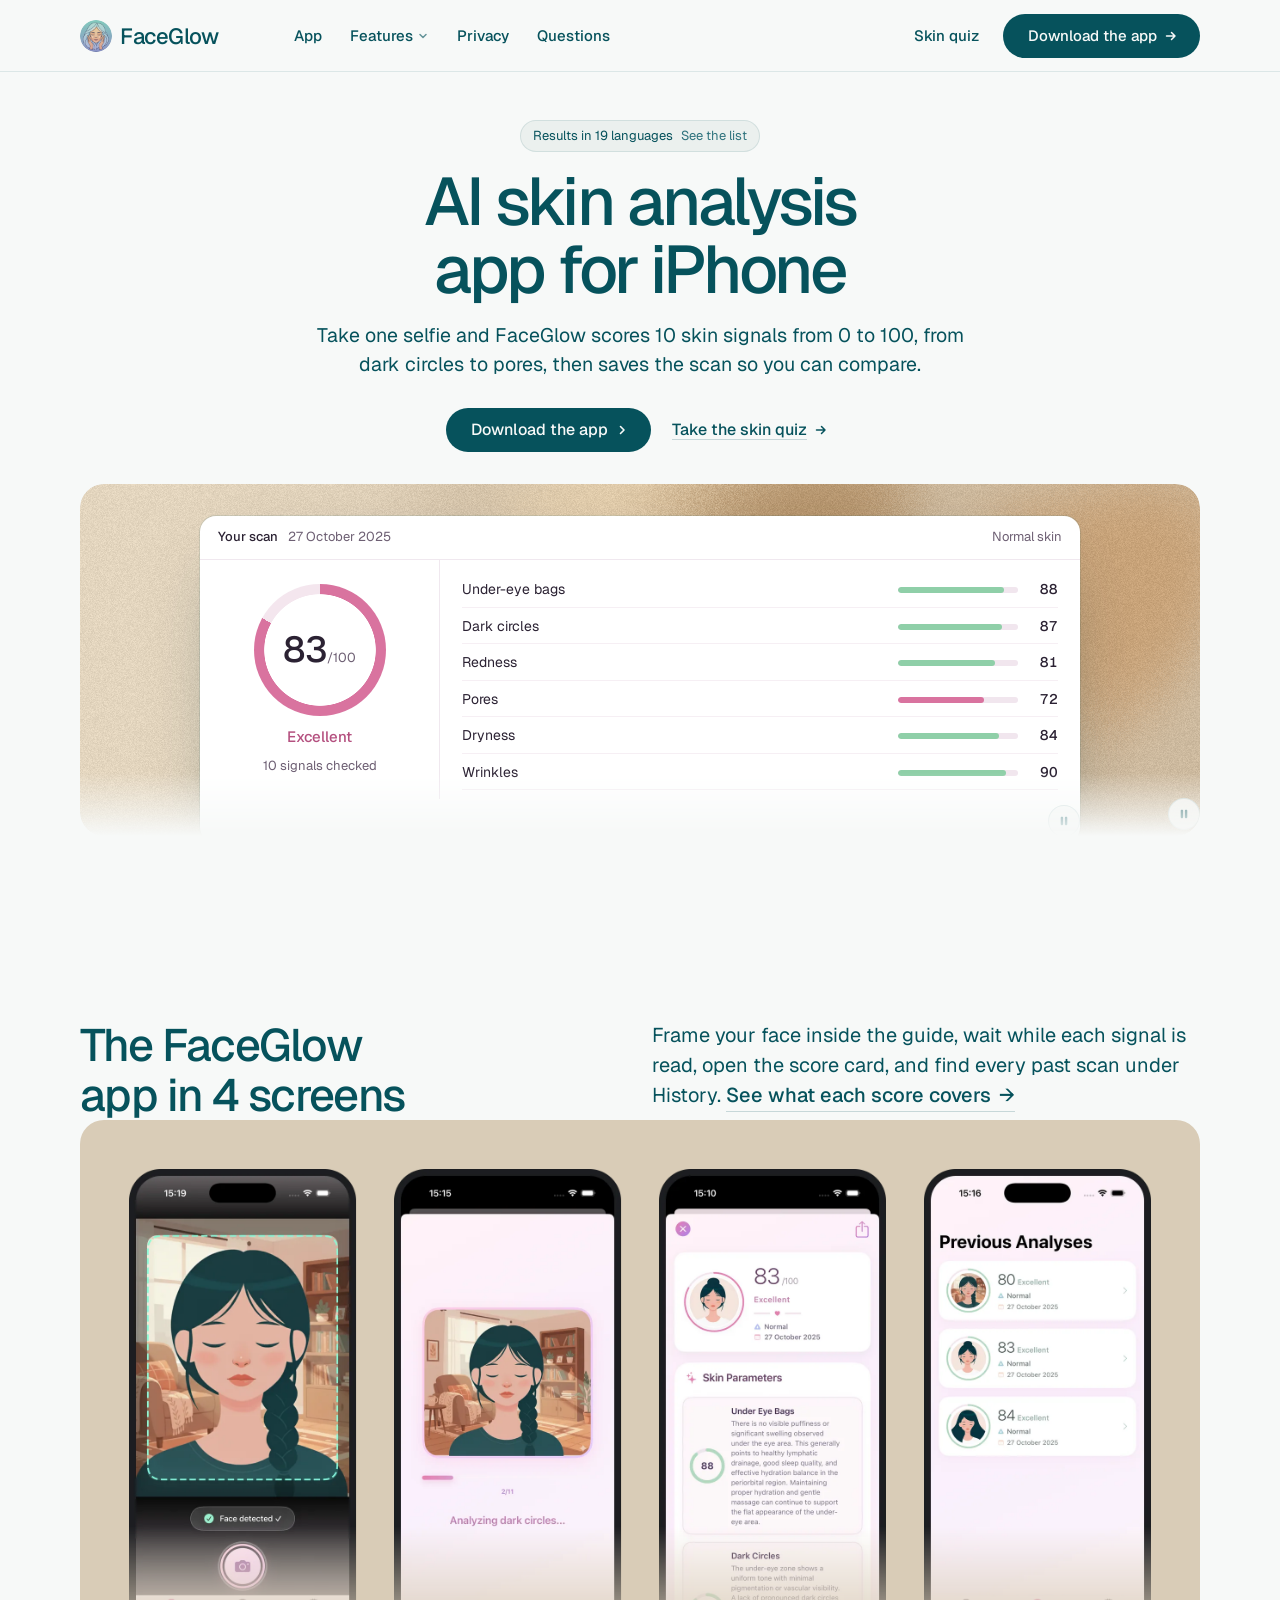
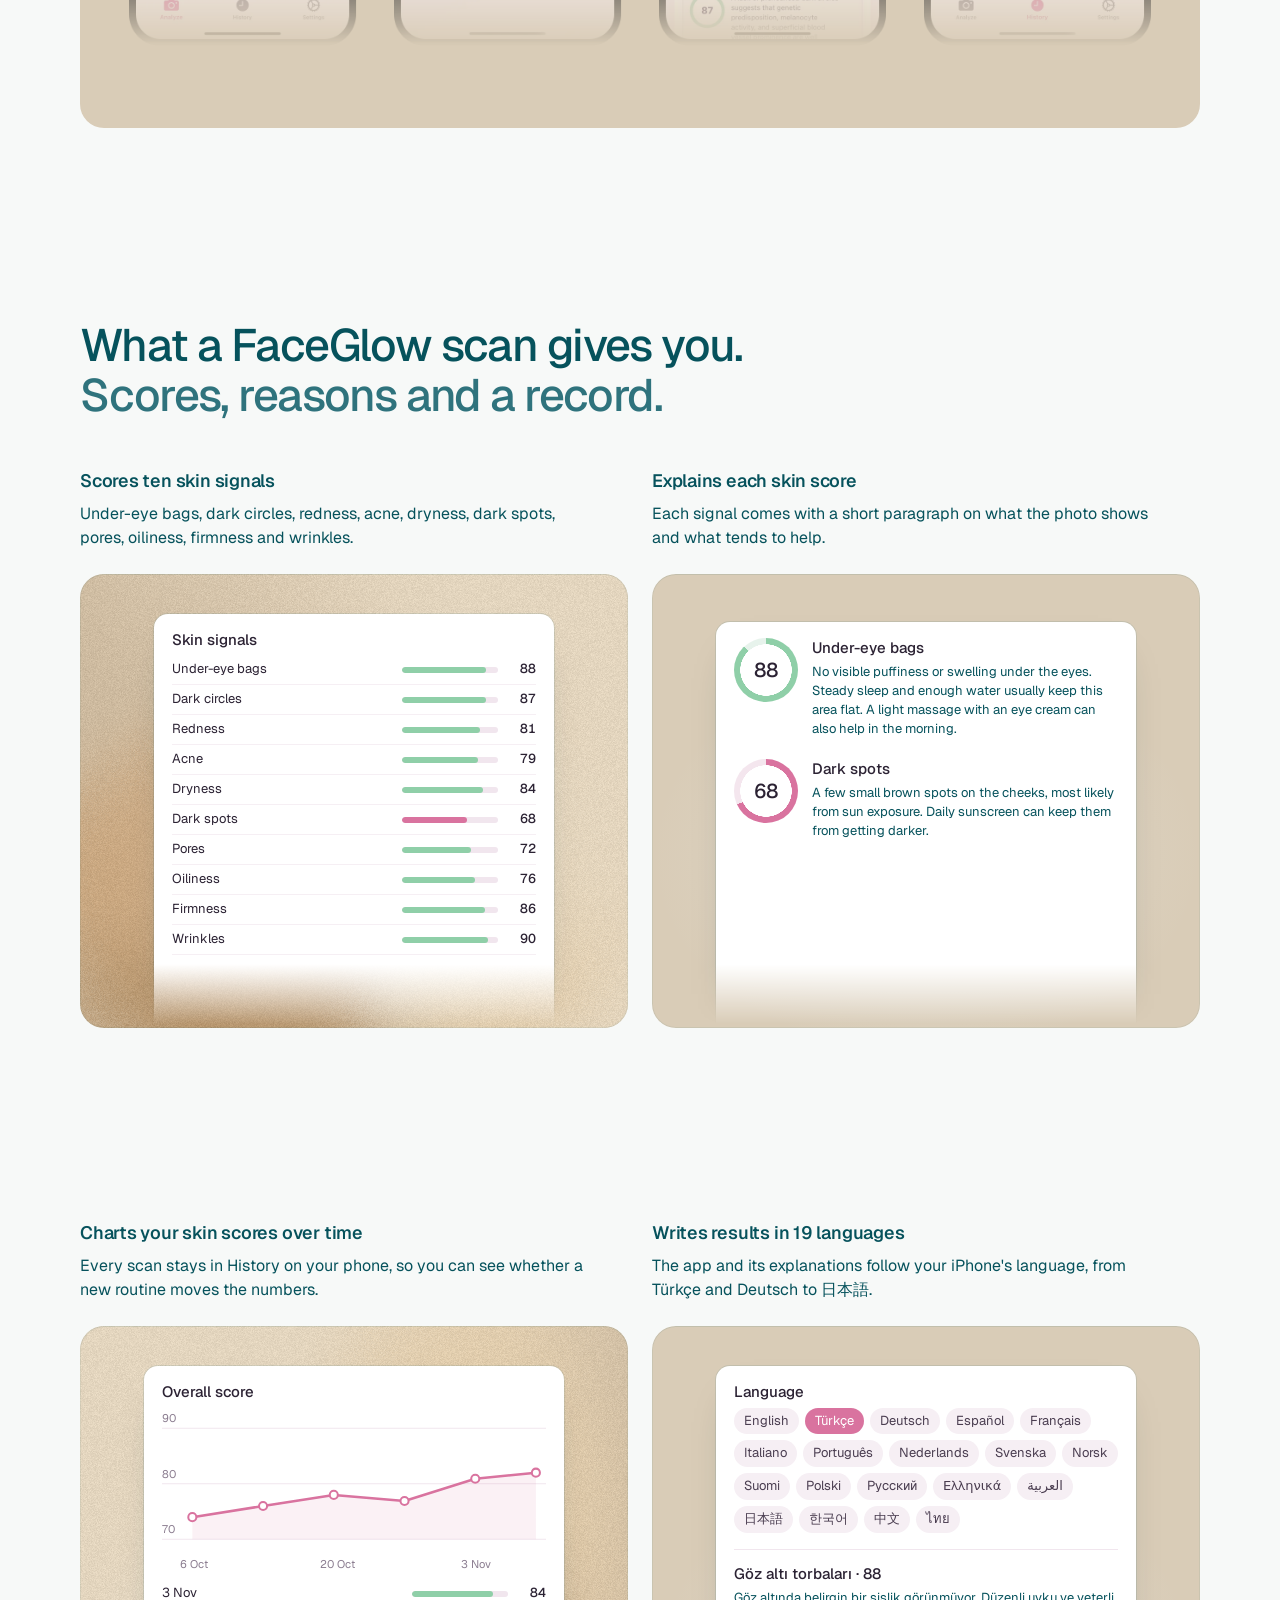
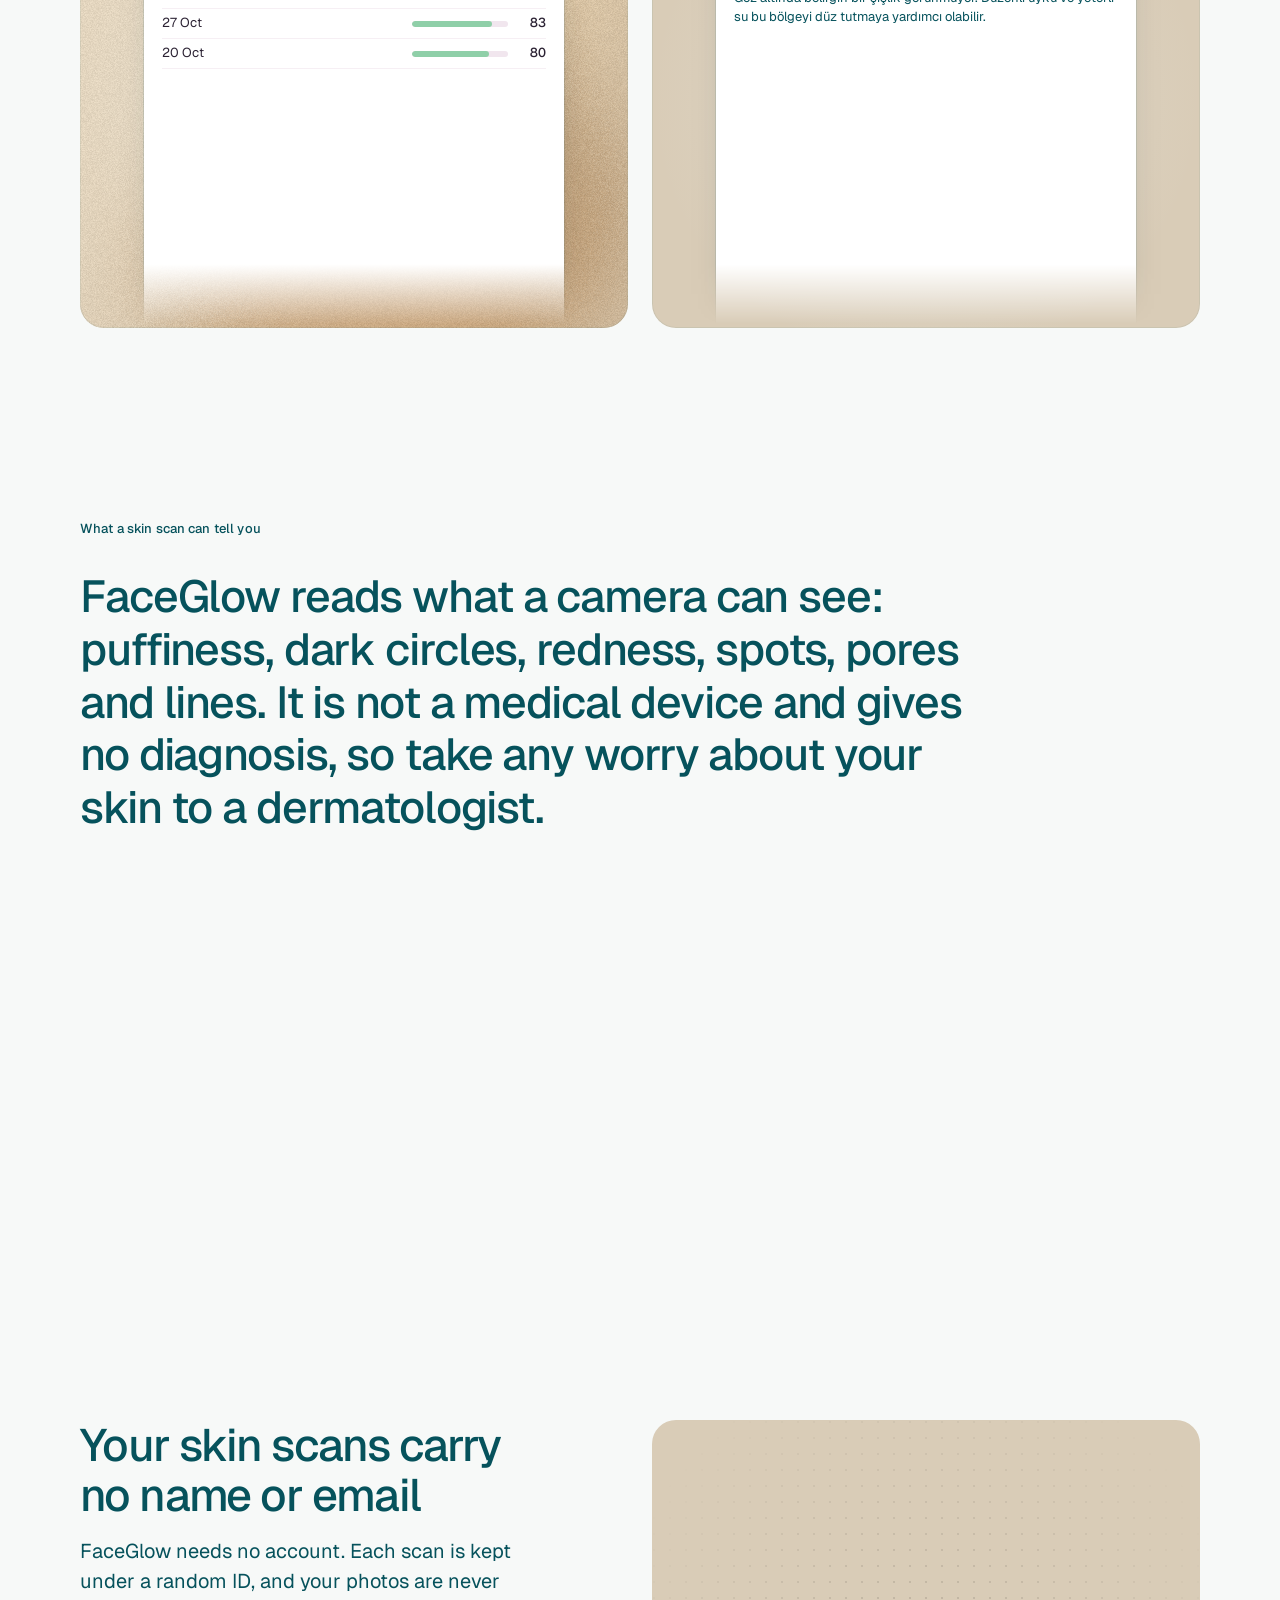
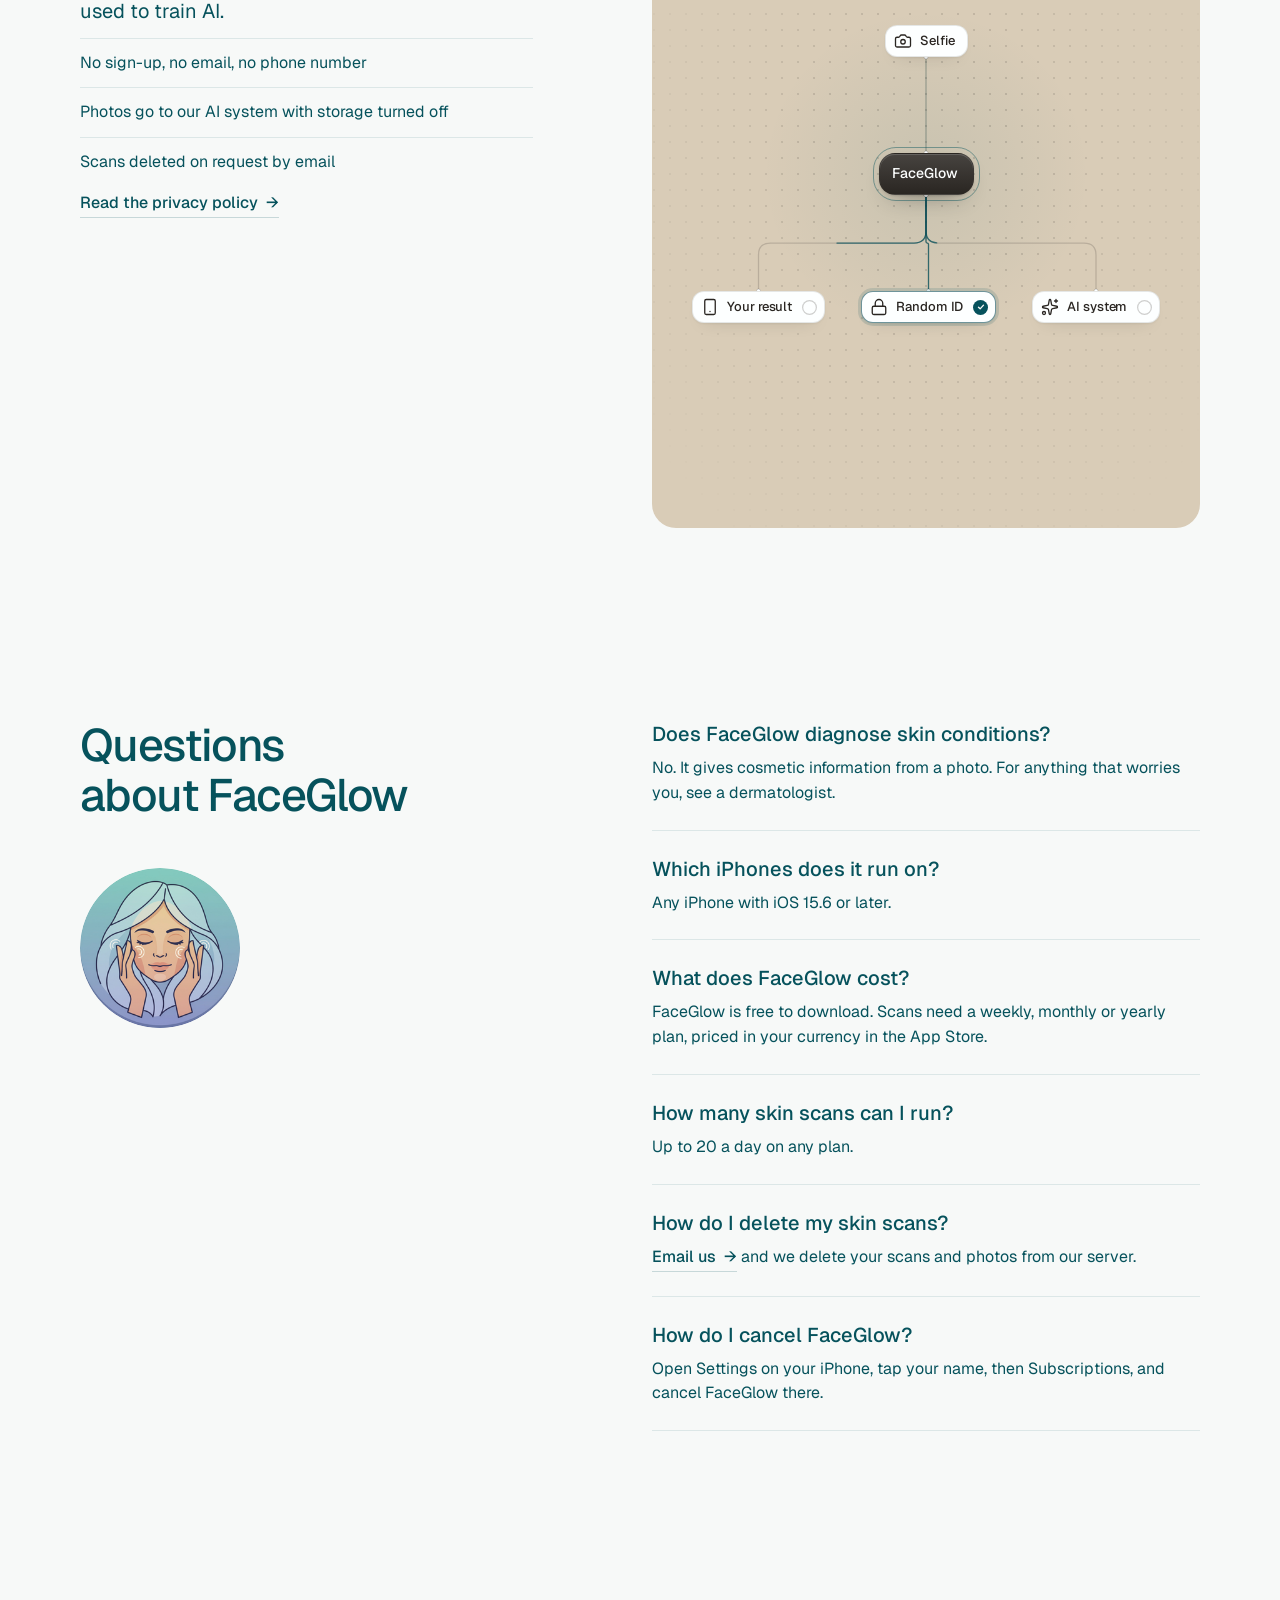
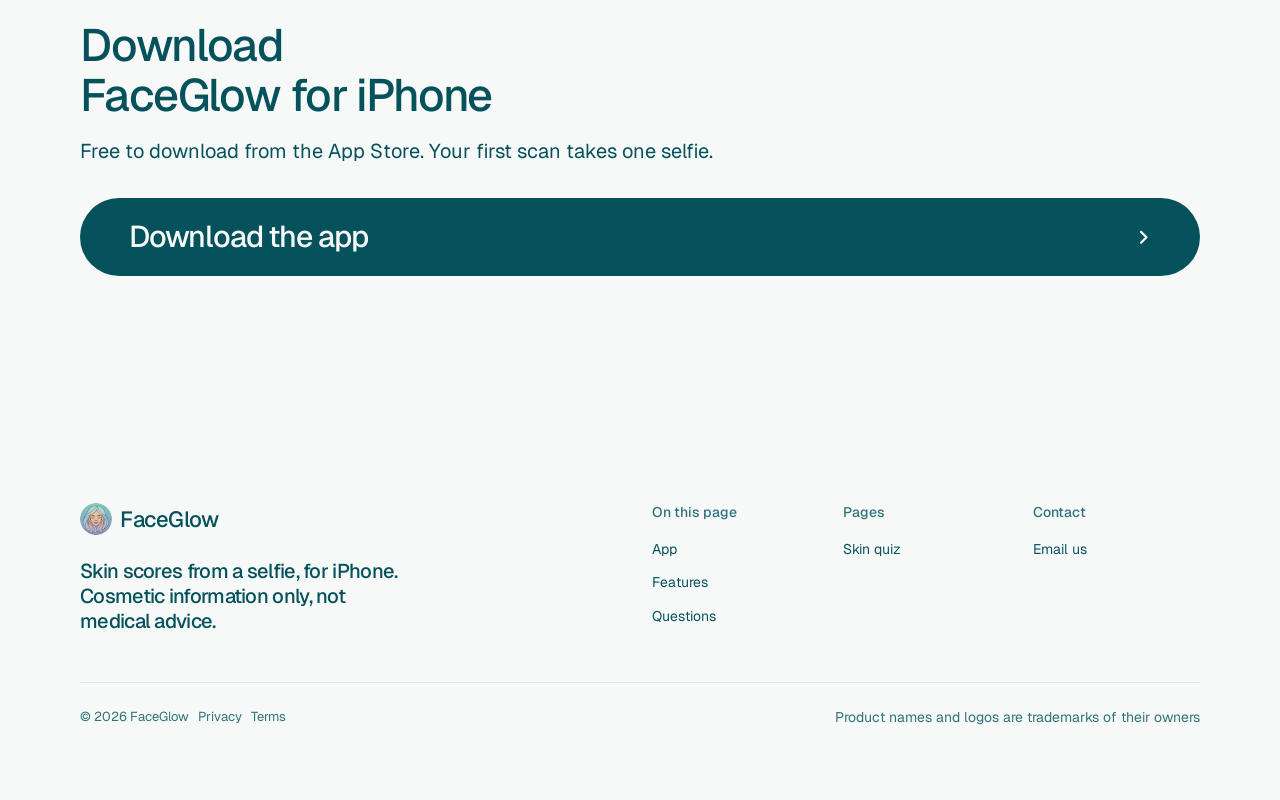
==== commit 724fc618: "fix: sitede AI sağlayıcısının adı yerine "AI system" Co-Authored-By: Claude Opus 5.5 <noreply@anthro" ====
--- a/index.html
+++ b/index.html
@@ -341,13 +341,13 @@
           <p class="t-lead">FaceGlow needs no account. Each scan is kept under a random ID, and your photos are never used to train AI.</p>
           <ul class="facts">
             <li>No sign-up, no email, no phone number</li>
-            <li>Photos go to OpenAI with storage turned off</li>
+            <li>Photos go to our AI system with storage turned off</li>
             <li>Scans deleted on request by email</li>
           </ul>
           <p><a class="link" href="privacy-policy.html">Read the privacy policy</a></p>
         </div>
         <div class="frame frame--split frame--fill frame--lit span-6 start-7">
-          <div class="dg" data-diagram data-dg-still><script type="application/json">{"layout": "lanes", "alt": "A selfie goes to FaceGlow, which sends the result to your phone, keeps a copy under a random ID and asks OpenAI with storage turned off.", "input": {"label": "Selfie", "icon": "ui:camera", "sub": "One photo"}, "core": {"label": "FaceGlow"}, "lanes": [{"label": "Your result", "icon": "ui:smartphone", "done": true, "sub": "10 scores"}, {"label": "Random ID", "icon": "ui:lock", "done": true, "sub": "No name"}, {"label": "OpenAI", "icon": "openai", "done": true, "sub": "Storage off"}]}</script></div>
+          <div class="dg" data-diagram data-dg-still><script type="application/json">{"layout": "lanes", "alt": "A selfie goes to FaceGlow, which sends the result to your phone, keeps a copy under a random ID and asks our AI system with storage turned off.", "input": {"label": "Selfie", "icon": "ui:camera", "sub": "One photo"}, "core": {"label": "FaceGlow"}, "lanes": [{"label": "Your result", "icon": "ui:smartphone", "done": true, "sub": "10 scores"}, {"label": "Random ID", "icon": "ui:lock", "done": true, "sub": "No name"}, {"label": "AI system", "icon": "ui:sparkles", "done": true, "sub": "Storage off"}]}</script></div>
         </div>
       </div>
     </div>
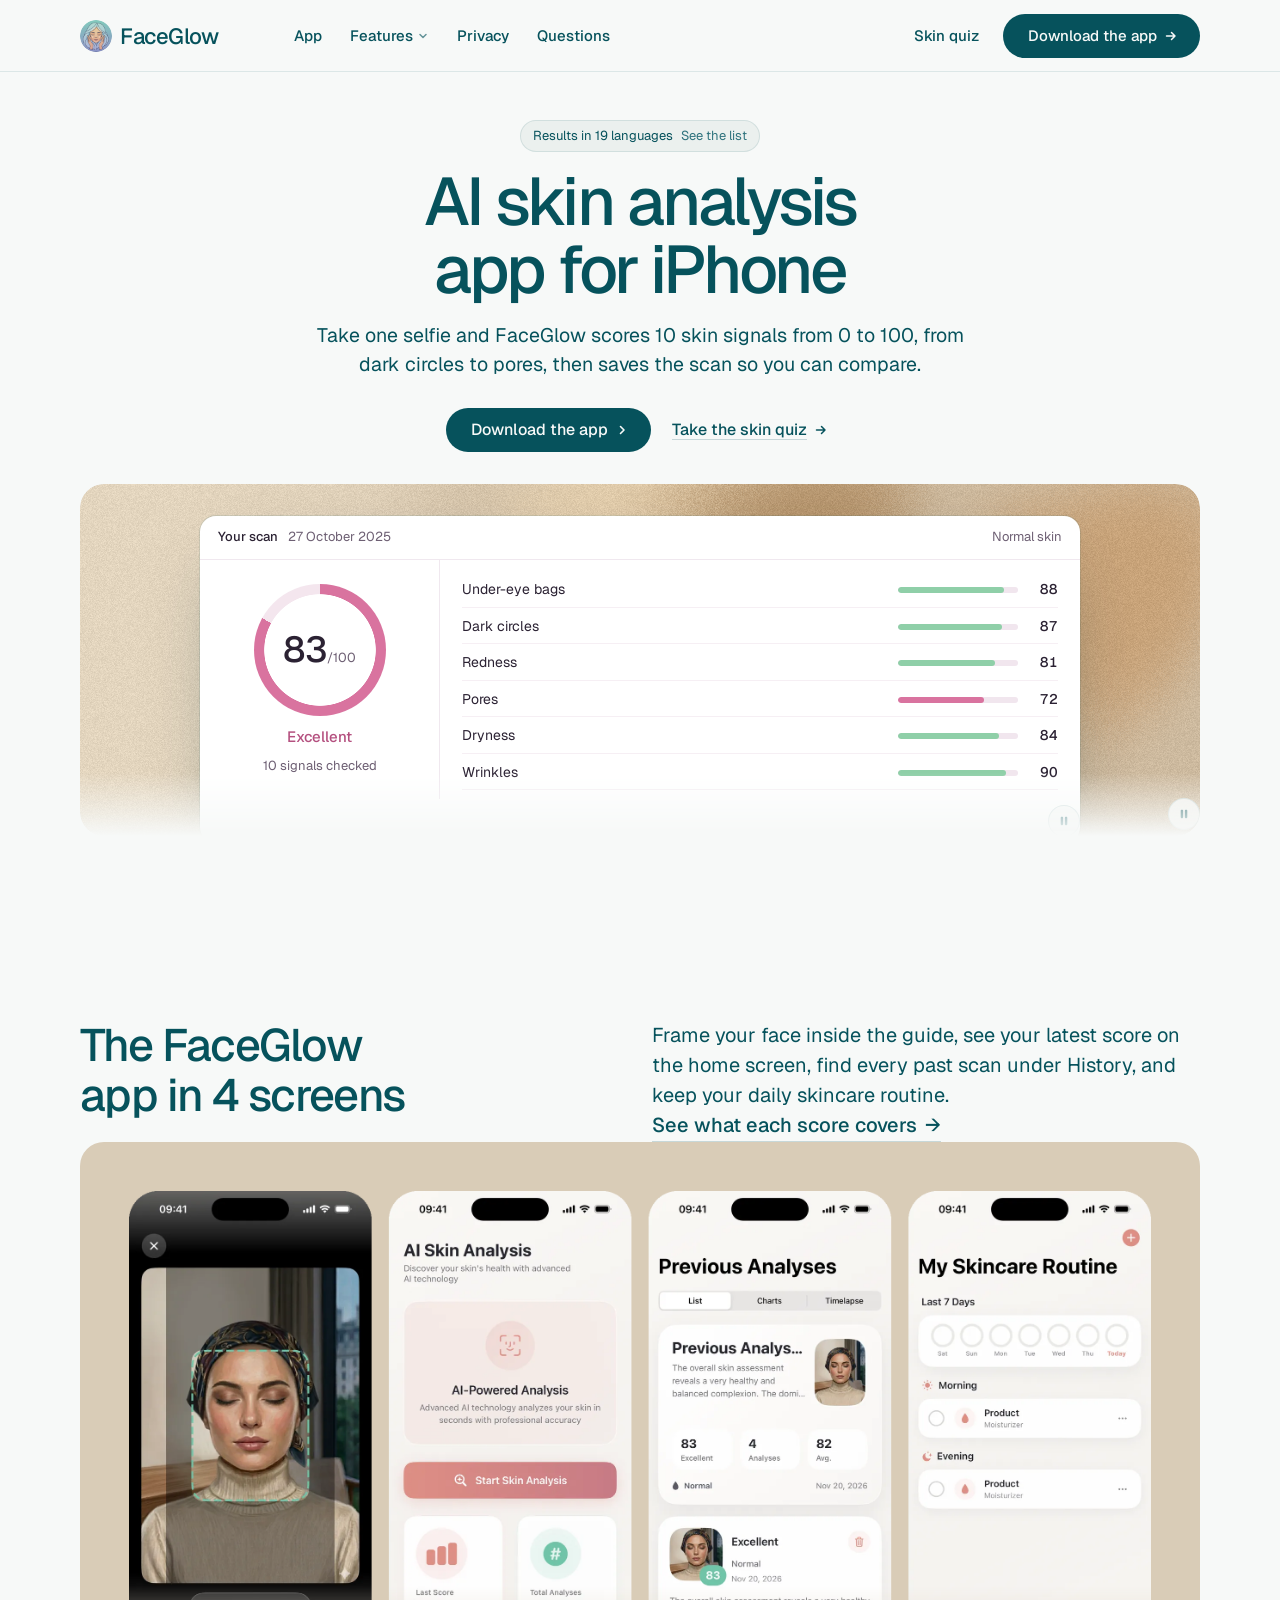
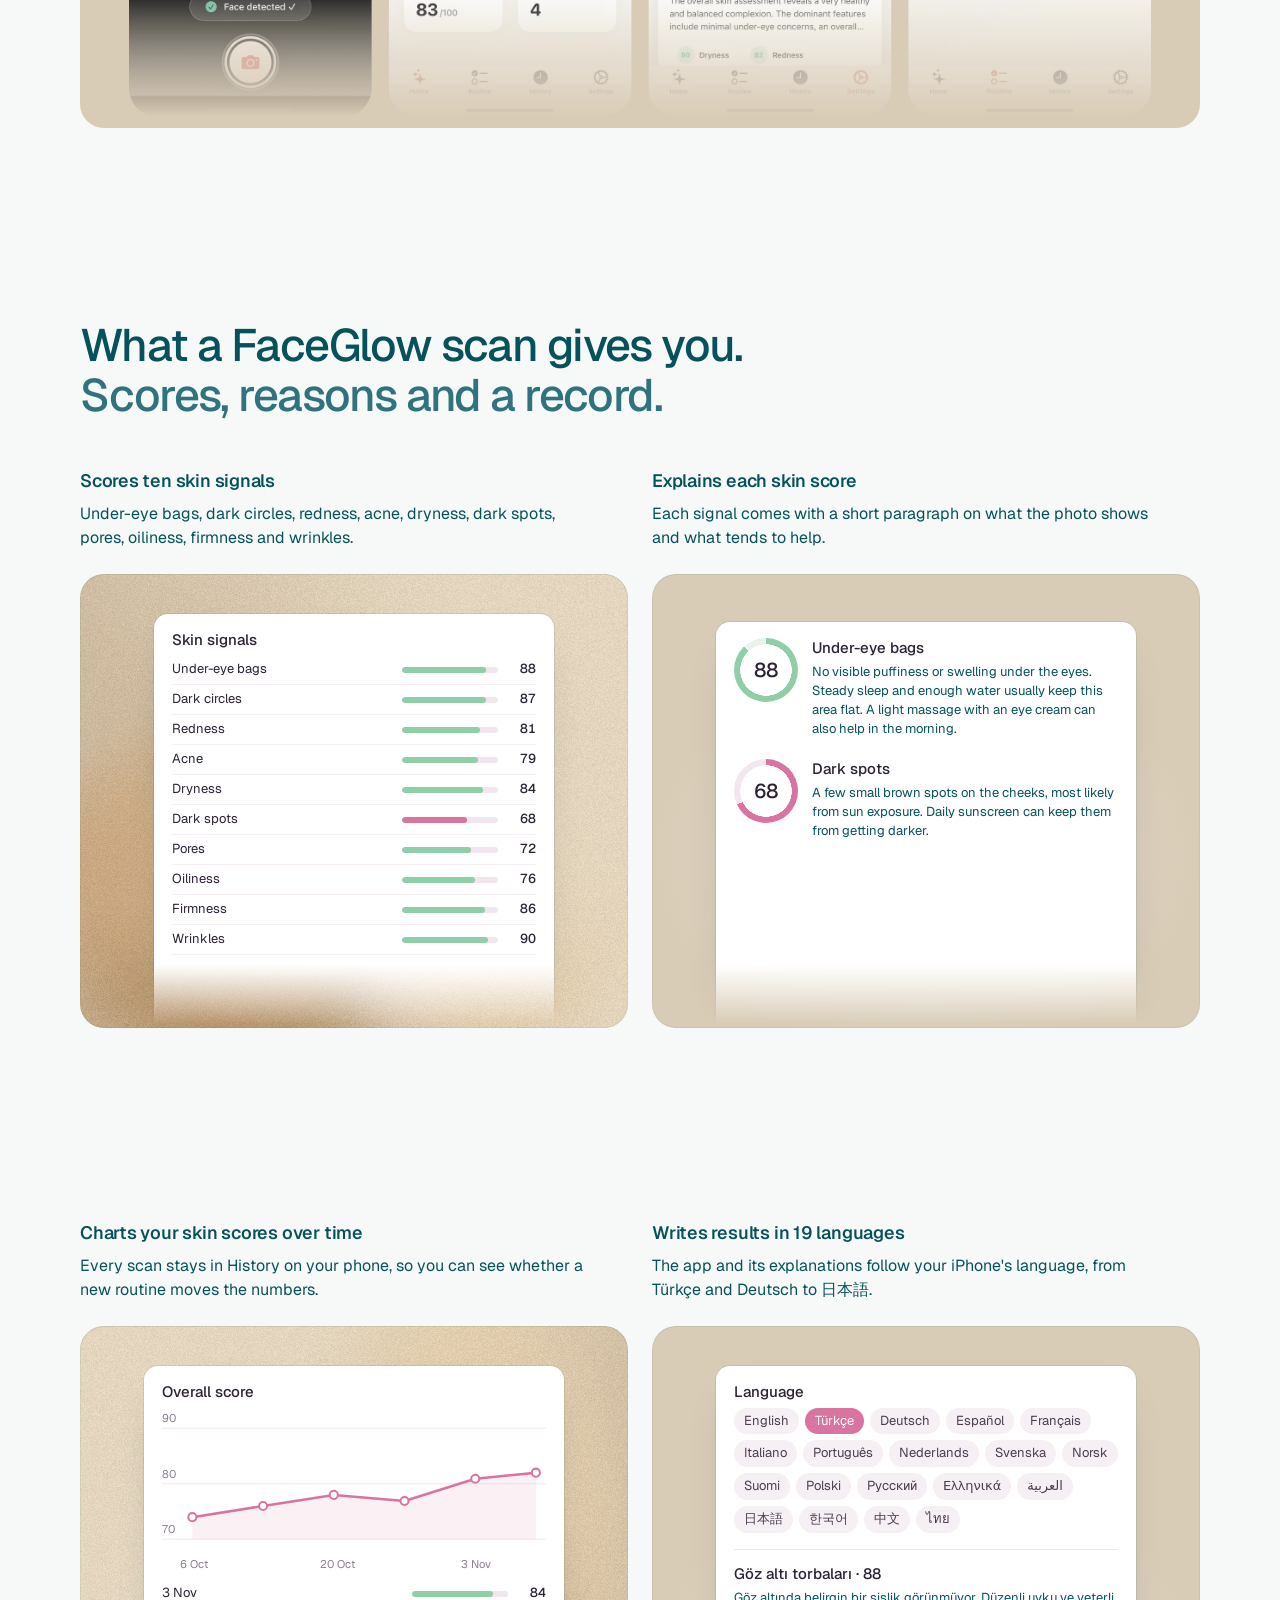
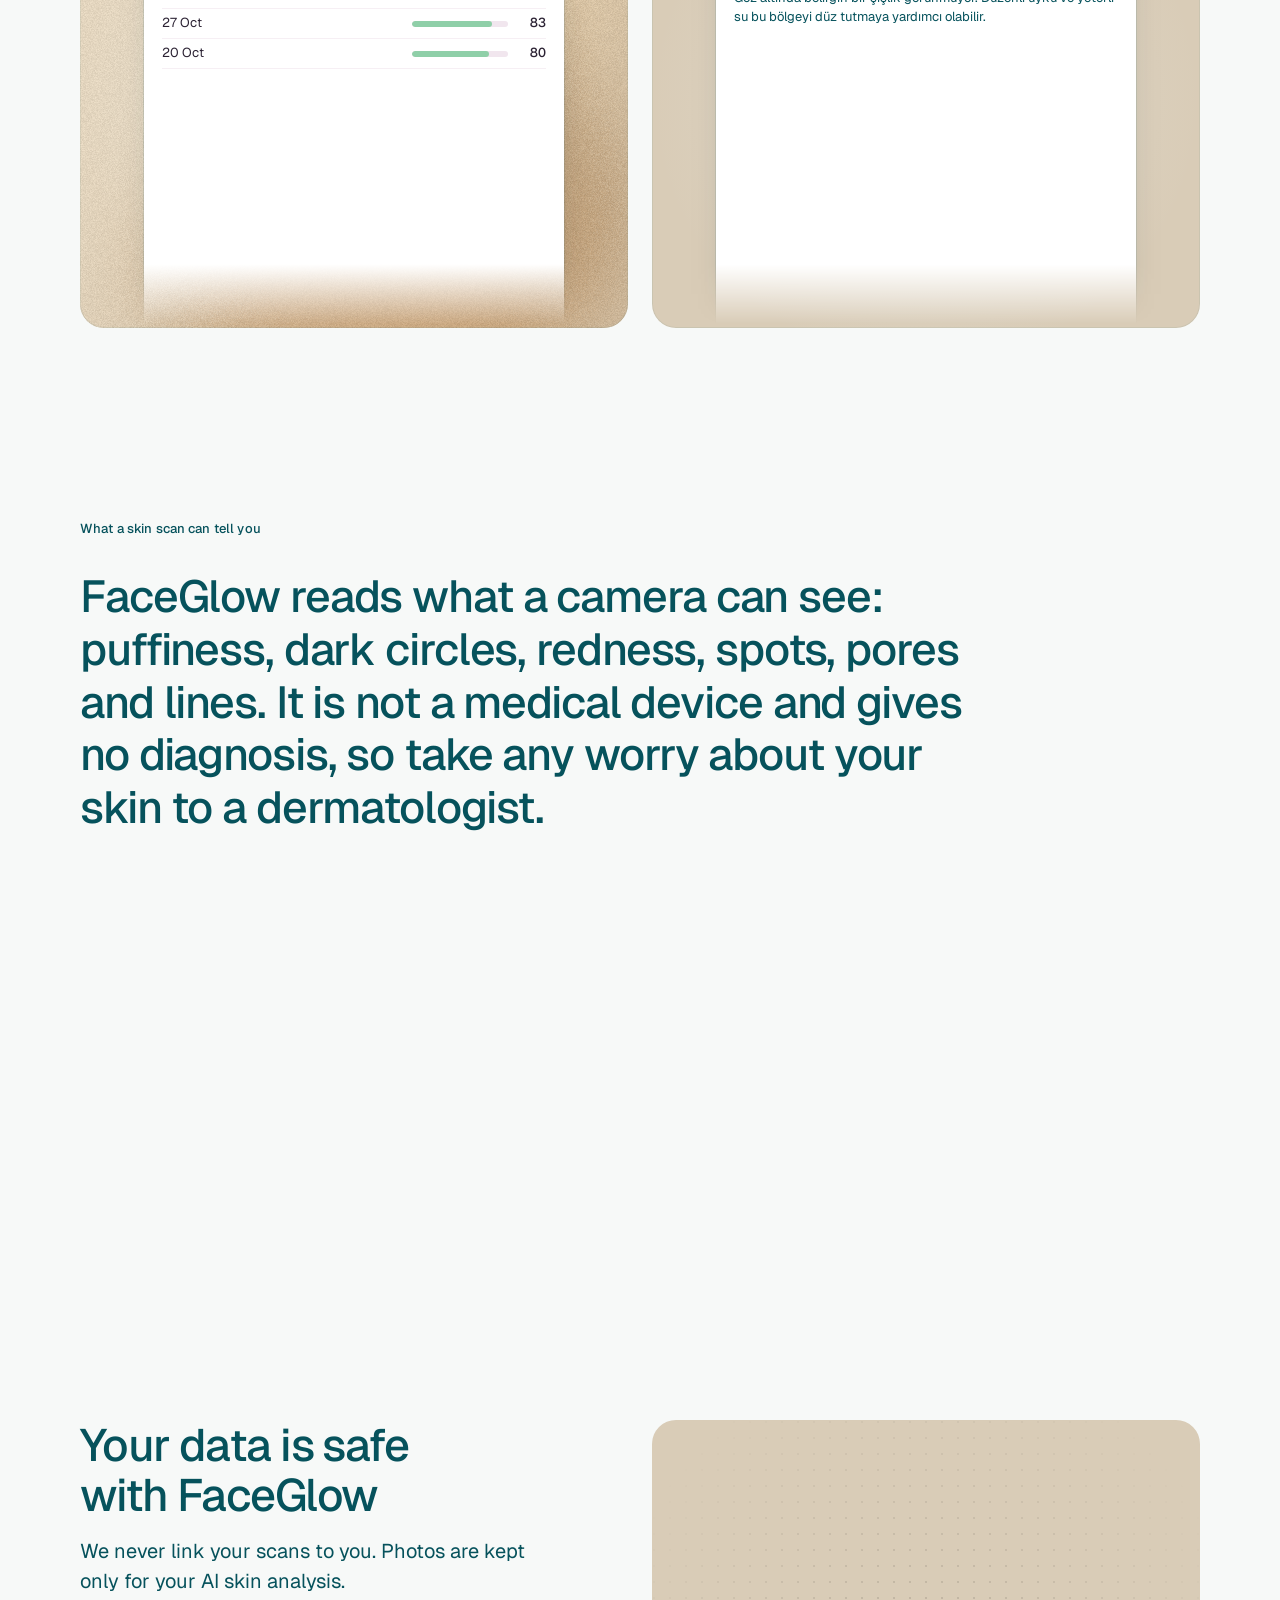
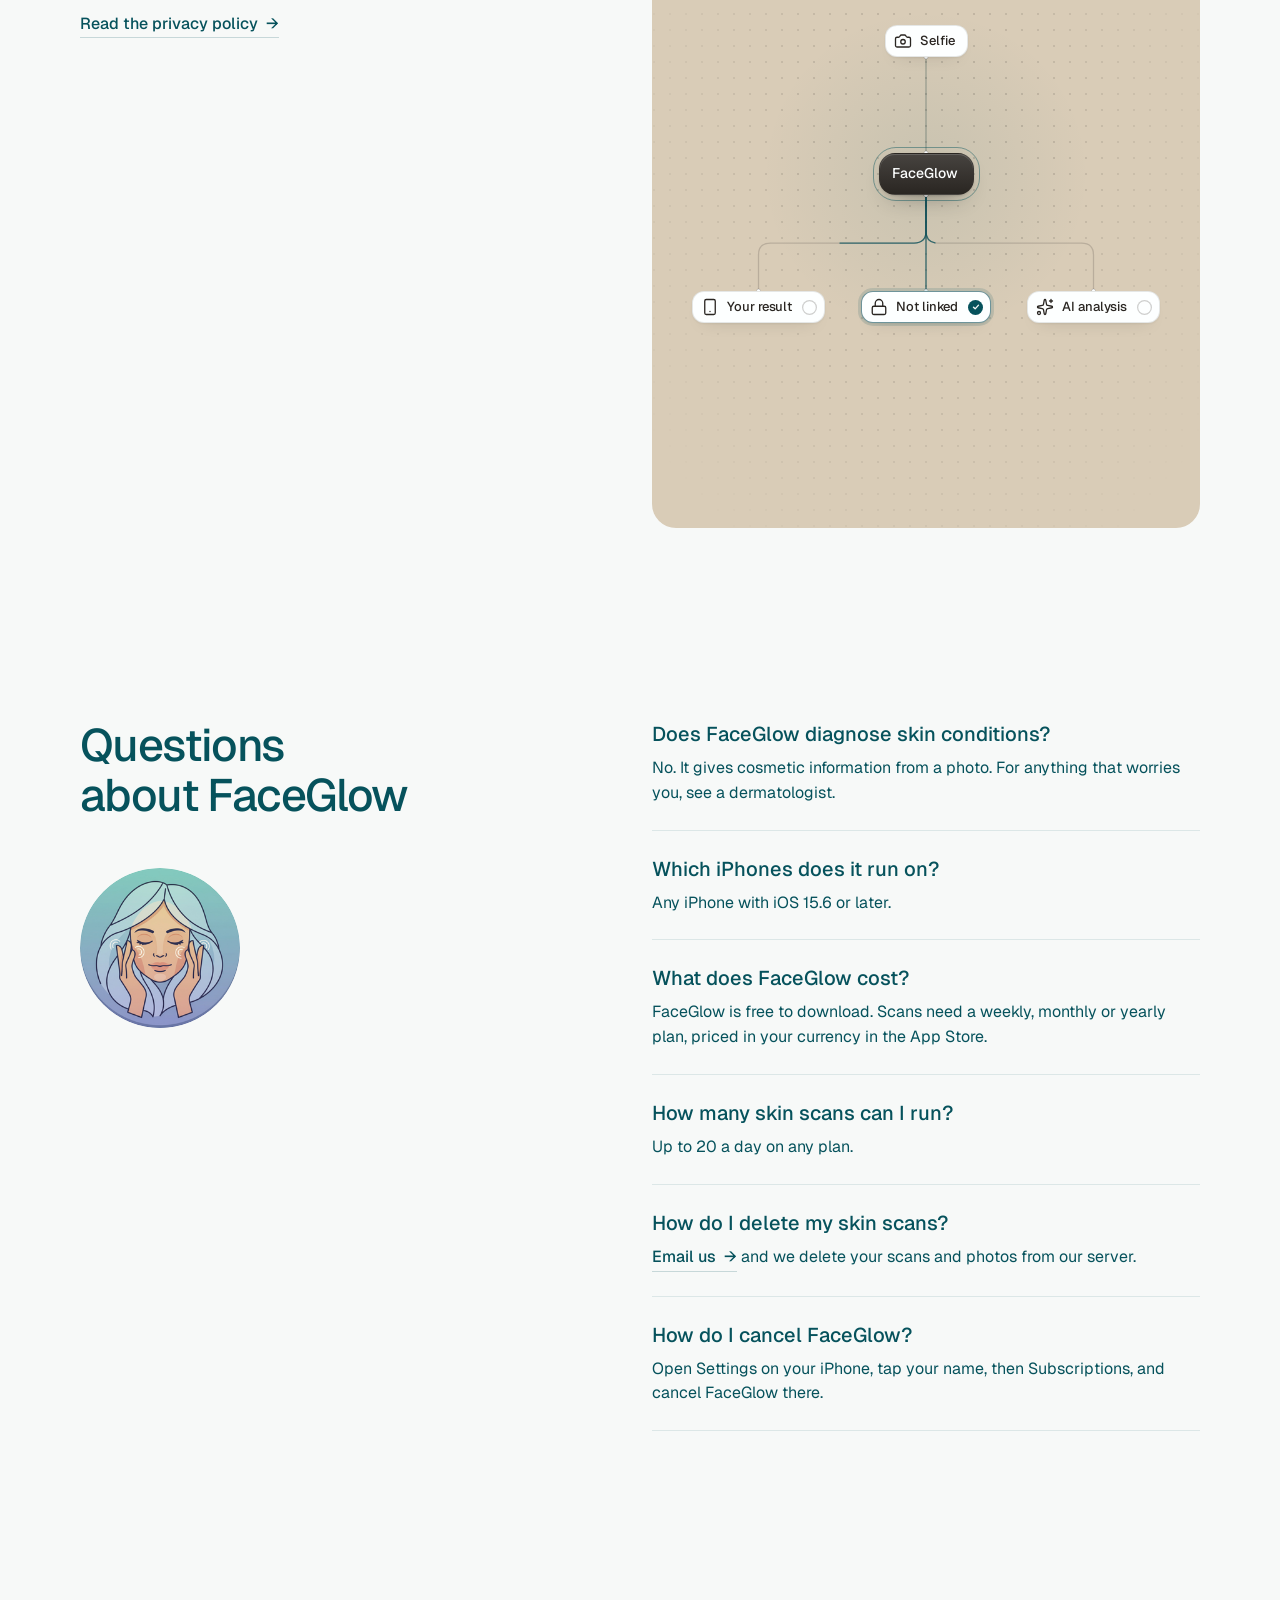
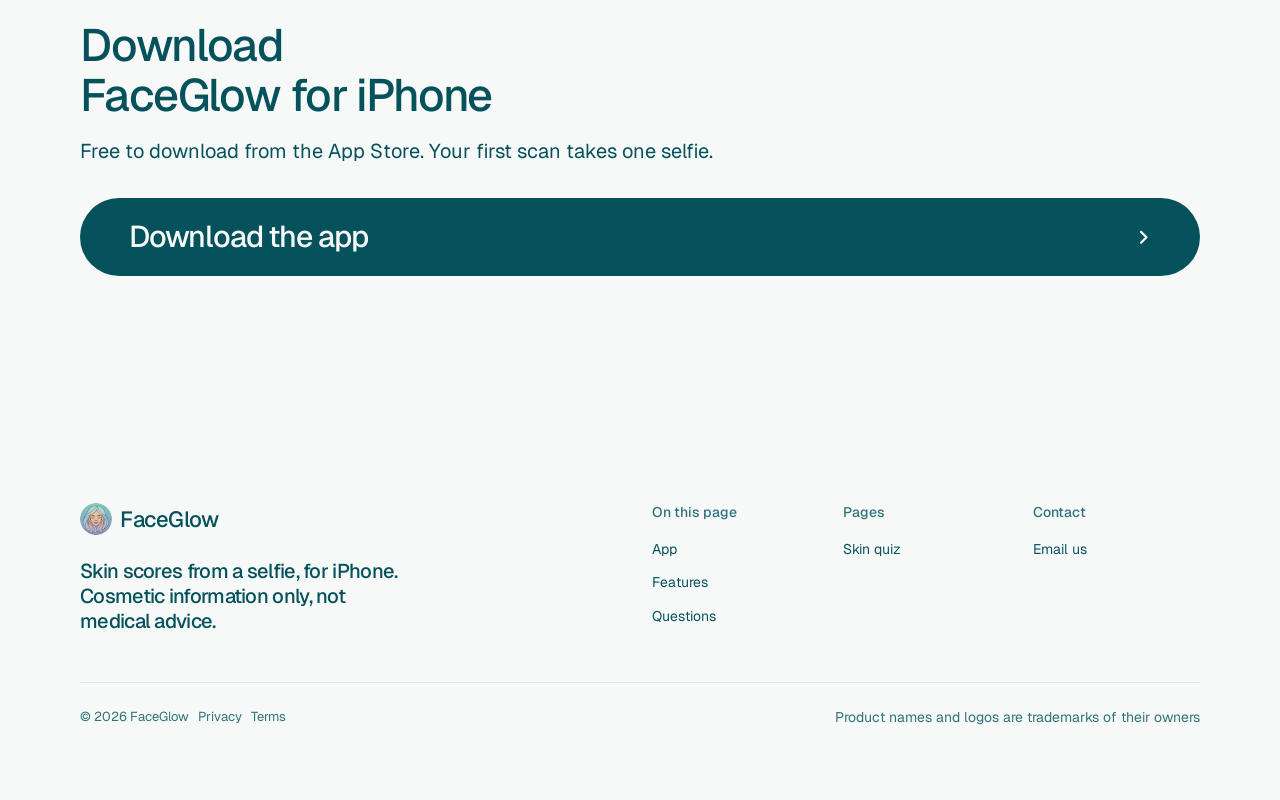
==== commit 4487b400: "feat: yeni uygulama ekran görüntüleri, sade gizlilik bölümü, GitHub Pages adresi - Uygulamanın son h" ====
--- a/index.html
+++ b/index.html
@@ -8,12 +8,13 @@
 <meta property="og:type" content="website">
 <meta property="og:title" content="FaceGlow: AI skin analysis app for iPhone">
 <meta property="og:description" content="Ten skin signals scored from one selfie, with every scan saved for comparison.">
-<meta property="og:image" content="share.jpg">
+<meta property="og:image" content="https://busenursahin.github.io/skin-analyzer-web/share.jpg">
+<meta property="og:url" content="https://busenursahin.github.io/skin-analyzer-web/">
+<link rel="canonical" href="https://busenursahin.github.io/skin-analyzer-web/">
 <meta name="twitter:card" content="summary_large_image">
 <link rel="icon" href="favicon.png" type="image/png">
 <link rel="apple-touch-icon" href="img/apple-touch-icon.png">
 <meta name="theme-color" content="#f7f9f8">
-<!-- <link rel="canonical" href="https://[the client's domain]/"> -->
 <meta name="site-kind" content="software">
 <meta name="page-type" content="software">
 <link rel="preconnect" href="https://fonts.googleapis.com">
@@ -161,7 +162,7 @@
               <a href="#languages">Languages<span>Results in 19 languages</span></a>
             </div>
             <a class="menu-card span-3 start-10" href="#app">
-              <div class="panel"><img class="frame__img" src="img/results-400.webp" alt="The FaceGlow score card showing 83 out of 100" style="object-position: top"></div>
+              <div class="panel"><img class="frame__img" src="img/home-400.webp" srcset="img/home-400.webp 400w, img/home-640.webp 640w" sizes="(max-width: 639px) 80vw, 400px" alt="The FaceGlow home screen with the last skin score, 83 out of 100" style="object-position: top"></div>
               <span class="t-card">The score card</span>
               <span class="t-small muted">See all four screens</span>
             </a>
@@ -220,12 +221,12 @@
     <div class="wrap">
       <div class="grid grid--top">
         <h2 class="span-5" id="app-h">The FaceGlow app in 4 screens</h2>
-        <p class="span-6 start-7 t-lead">Frame your face inside the guide, wait while each signal is read, open the score card, and find every past scan under History. <a class="link" href="#signals">See what each score covers</a></p>
+        <p class="span-6 start-7 t-lead">Frame your face inside the guide, see your latest score on the home screen, find every past scan under History, and keep your daily skincare routine. <a class="link" href="#signals">See what each score covers</a></p>
       </div>
       <div class="frame frame--lit screens fill">
         <picture>
           <source media="(max-width: 639px)" srcset="img/screens-2.webp">
-          <img src="img/screens-4.webp" width="2376" height="1110" alt="Four FaceGlow screens: the camera with a face guide, the analysis in progress, the score card and the list of past scans" loading="lazy" data-source="client" data-subject="FaceGlow app screens">
+          <img src="img/screens-4.webp" width="2376" height="1223" alt="Four FaceGlow screens: the camera with a face guide, the home screen with the last score, the list of past scans and the daily skincare routine" loading="lazy" data-source="client" data-subject="FaceGlow app screens">
         </picture>
       </div>
     </div>
@@ -337,17 +338,12 @@
     <div class="wrap">
       <div class="grid grid--top fill">
         <div class="span-5 stack-4">
-          <h2 id="privacy-h">Your skin scans carry no name or email</h2>
-          <p class="t-lead">FaceGlow needs no account. Each scan is kept under a random ID, and your photos are never used to train AI.</p>
-          <ul class="facts">
-            <li>No sign-up, no email, no phone number</li>
-            <li>Photos go to our AI system with storage turned off</li>
-            <li>Scans deleted on request by email</li>
-          </ul>
+          <h2 id="privacy-h">Your data is safe with FaceGlow</h2>
+          <p class="t-lead">We never link your scans to you. Photos are kept only for your AI skin analysis.</p>
           <p><a class="link" href="privacy-policy.html">Read the privacy policy</a></p>
         </div>
         <div class="frame frame--split frame--fill frame--lit span-6 start-7">
-          <div class="dg" data-diagram data-dg-still><script type="application/json">{"layout": "lanes", "alt": "A selfie goes to FaceGlow, which sends the result to your phone, keeps a copy under a random ID and asks our AI system with storage turned off.", "input": {"label": "Selfie", "icon": "ui:camera", "sub": "One photo"}, "core": {"label": "FaceGlow"}, "lanes": [{"label": "Your result", "icon": "ui:smartphone", "done": true, "sub": "10 scores"}, {"label": "Random ID", "icon": "ui:lock", "done": true, "sub": "No name"}, {"label": "AI system", "icon": "ui:sparkles", "done": true, "sub": "Storage off"}]}</script></div>
+          <div class="dg" data-diagram data-dg-still><script type="application/json">{"layout": "lanes", "alt": "A selfie goes to FaceGlow, which returns your result, keeps the scan without your name and uses it only for the AI analysis.", "input": {"label": "Selfie", "icon": "ui:camera", "sub": "One photo"}, "core": {"label": "FaceGlow"}, "lanes": [{"label": "Your result", "icon": "ui:smartphone", "done": true, "sub": "10 scores"}, {"label": "Not linked", "icon": "ui:lock", "done": true, "sub": "No name"}, {"label": "AI analysis", "icon": "ui:sparkles", "done": true, "sub": "Only use"}]}</script></div>
         </div>
       </div>
     </div>
